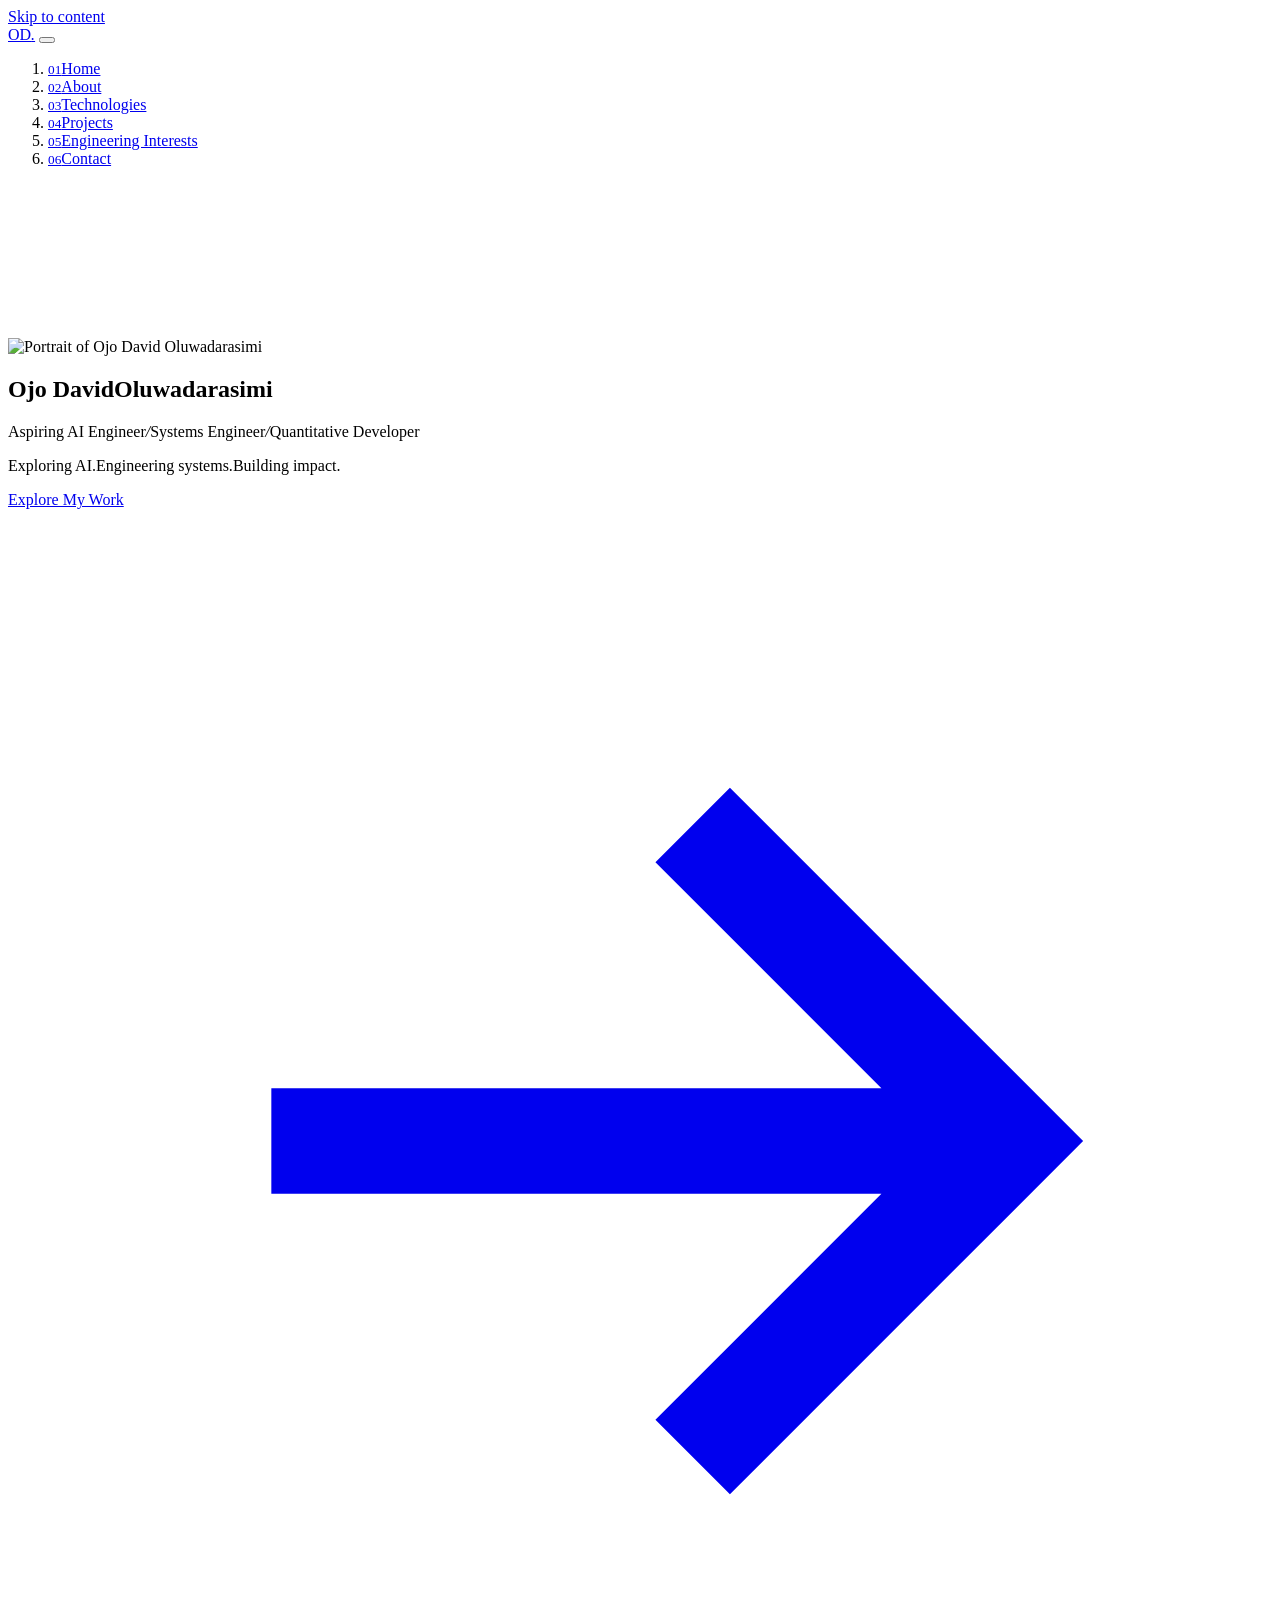
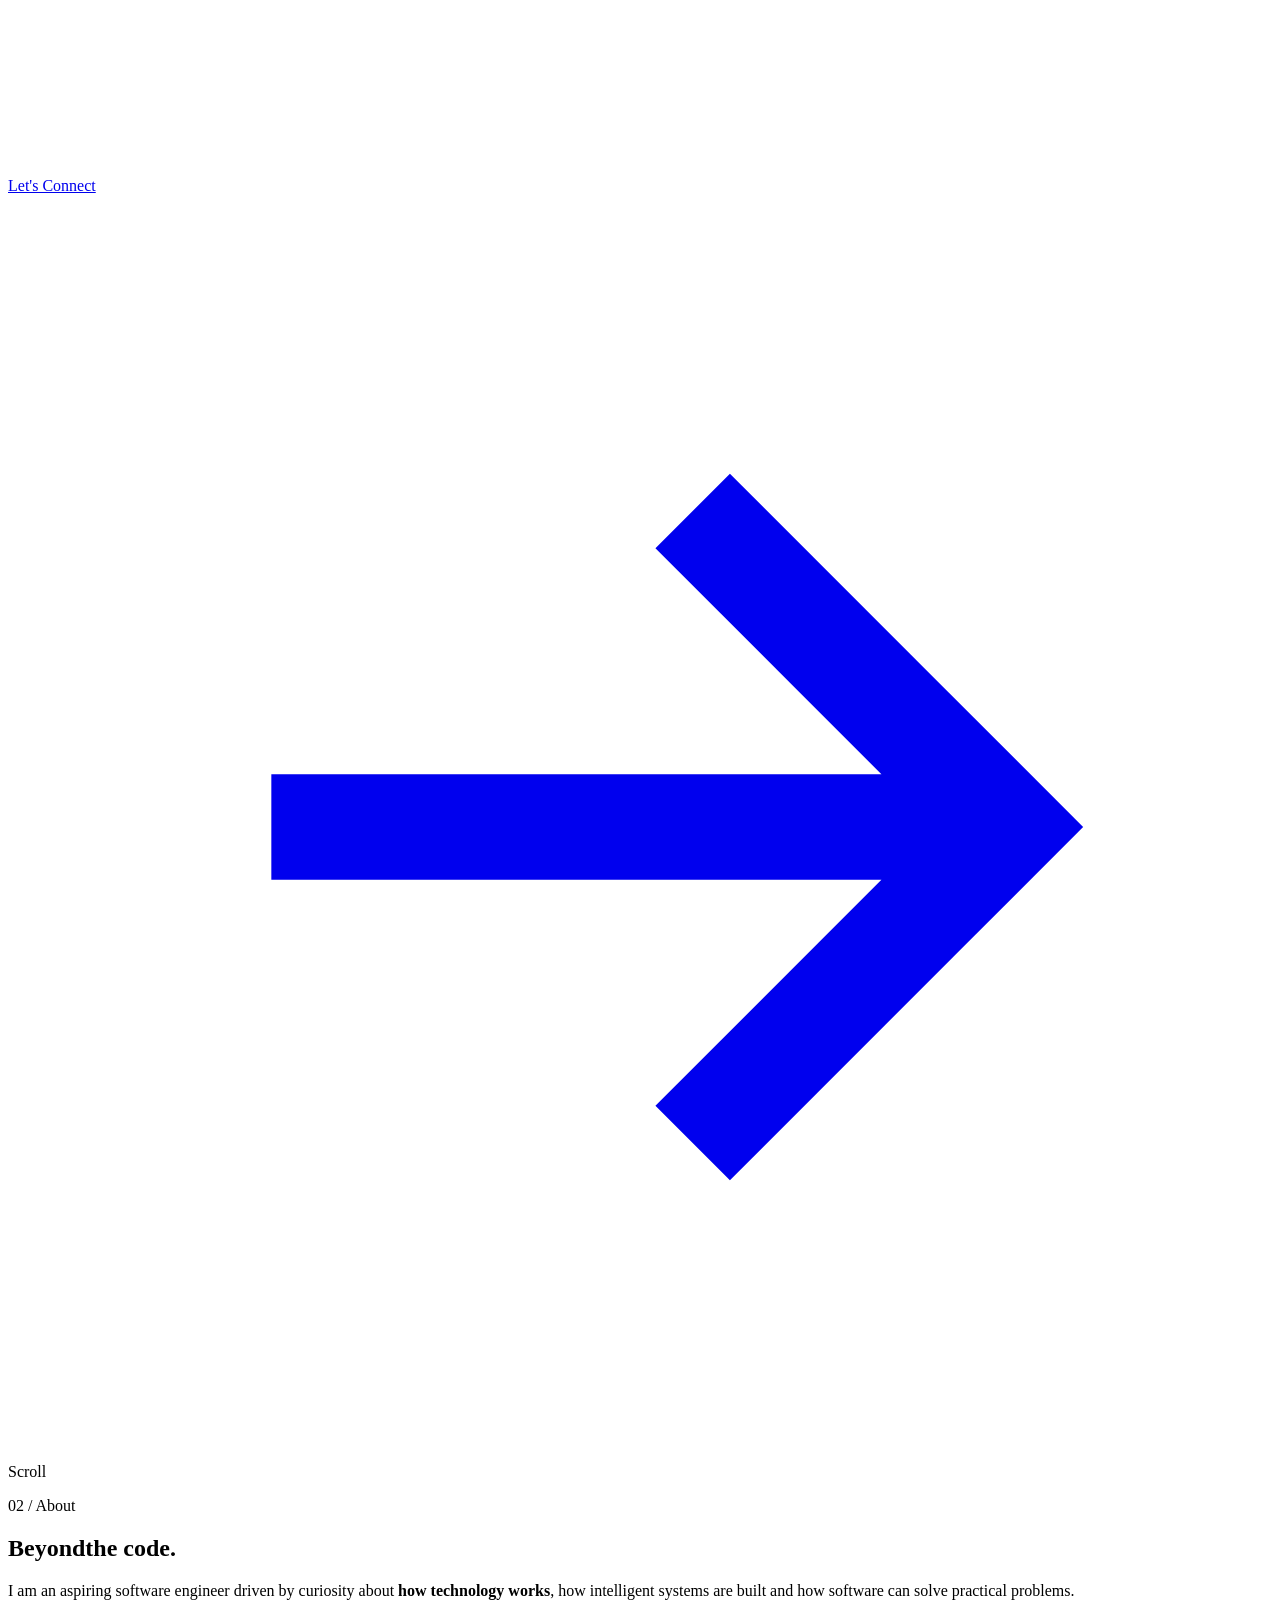
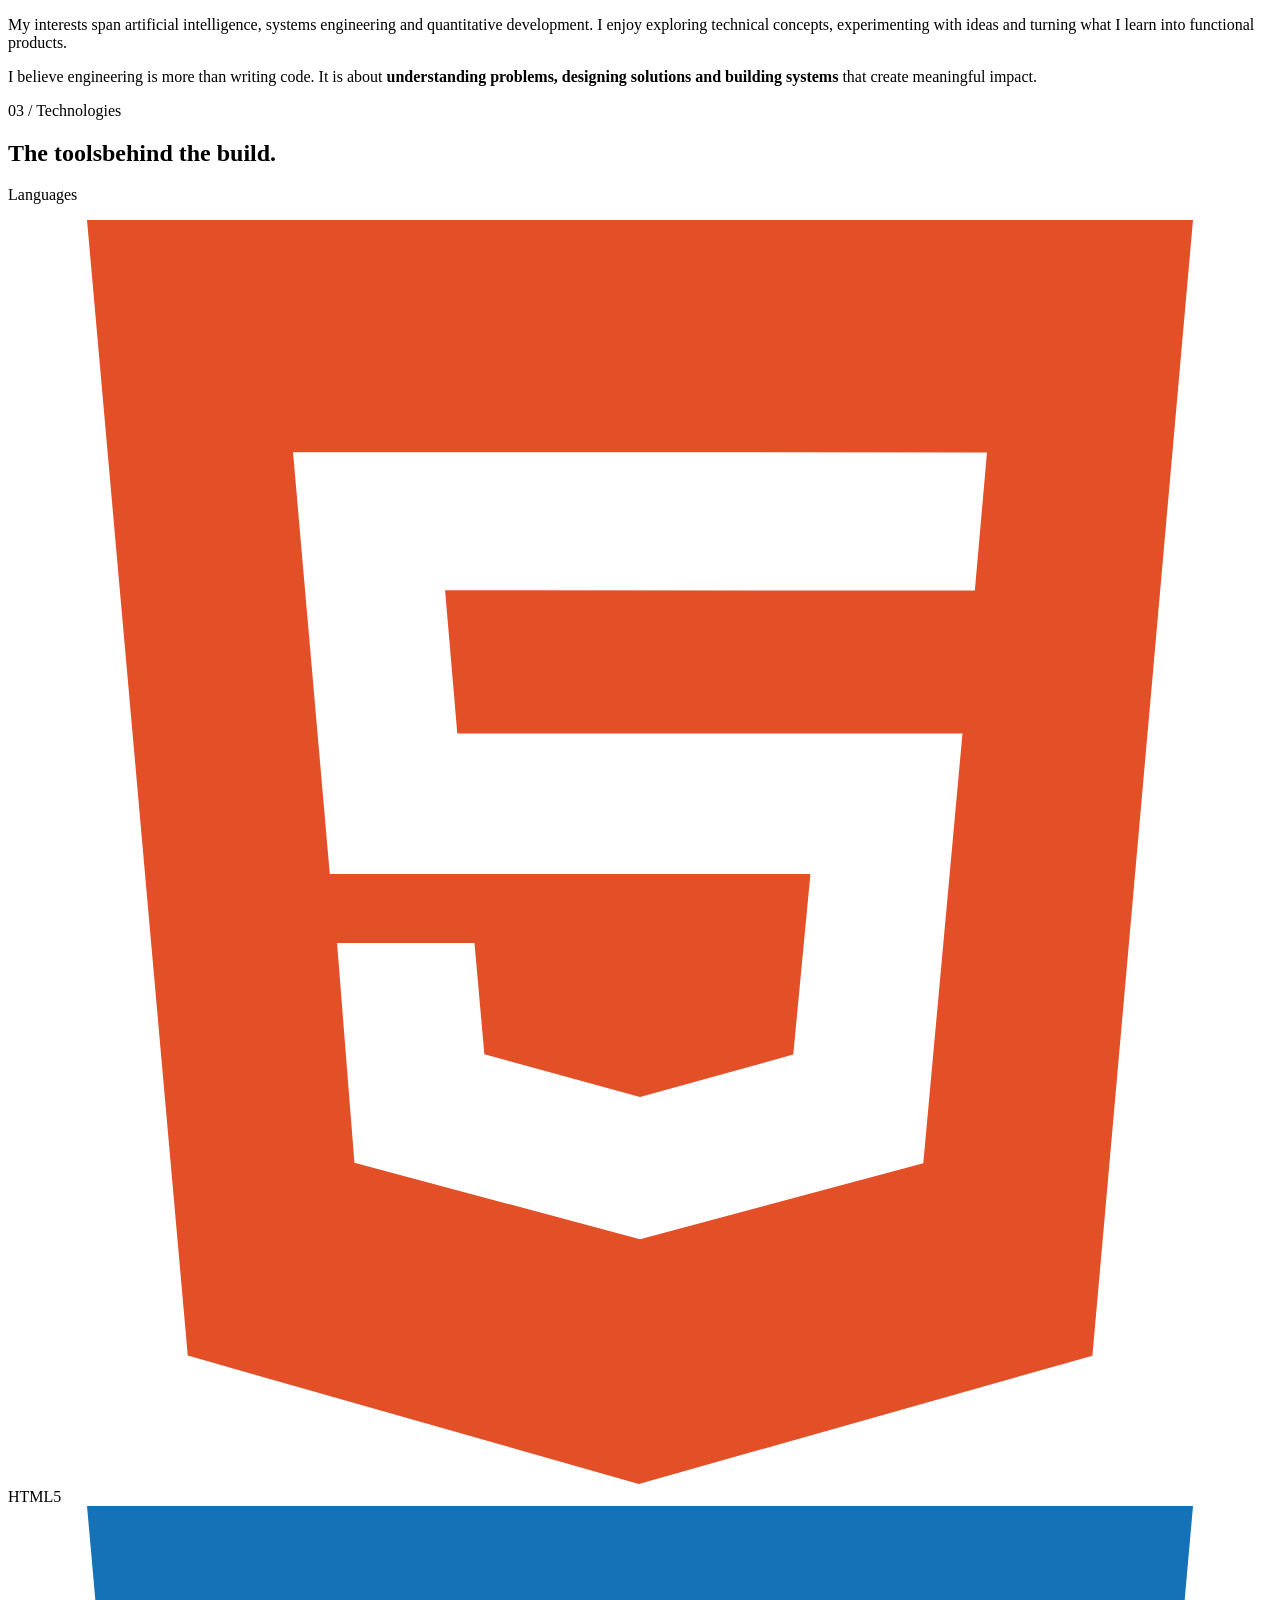
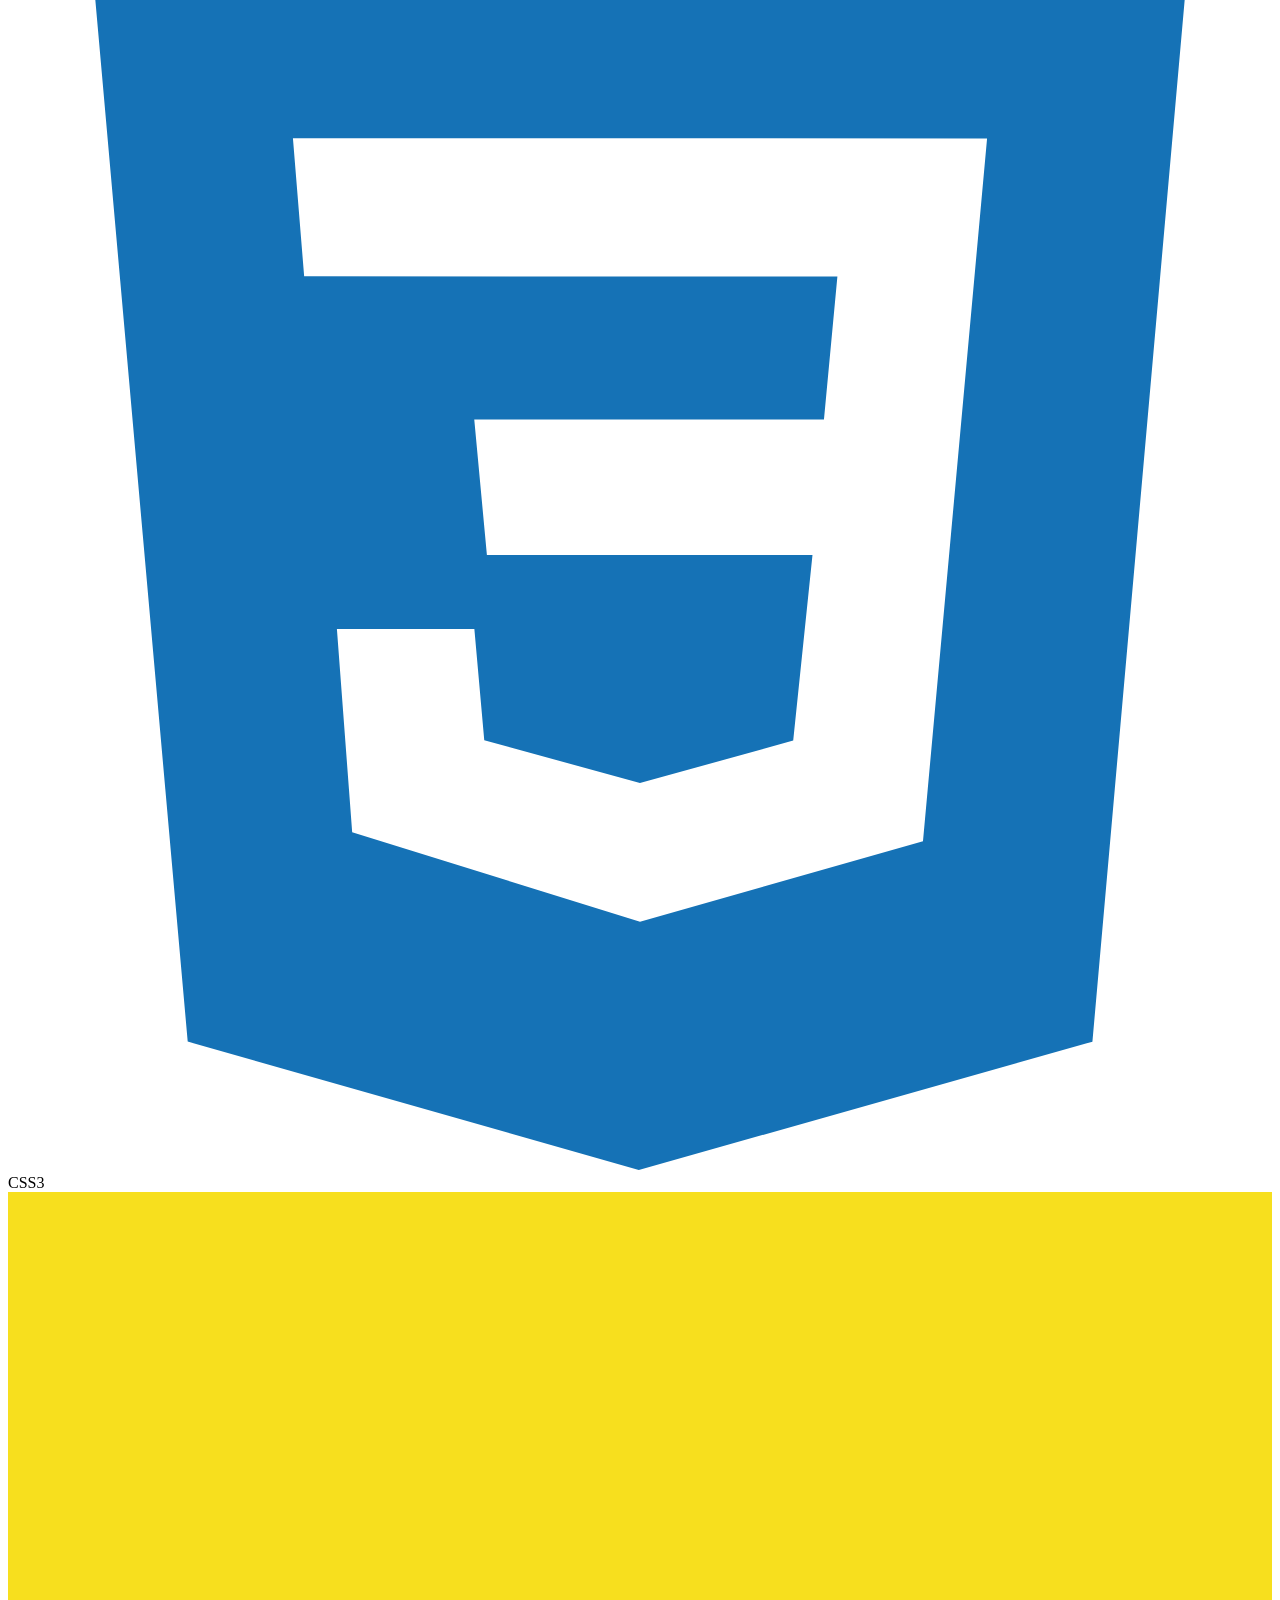
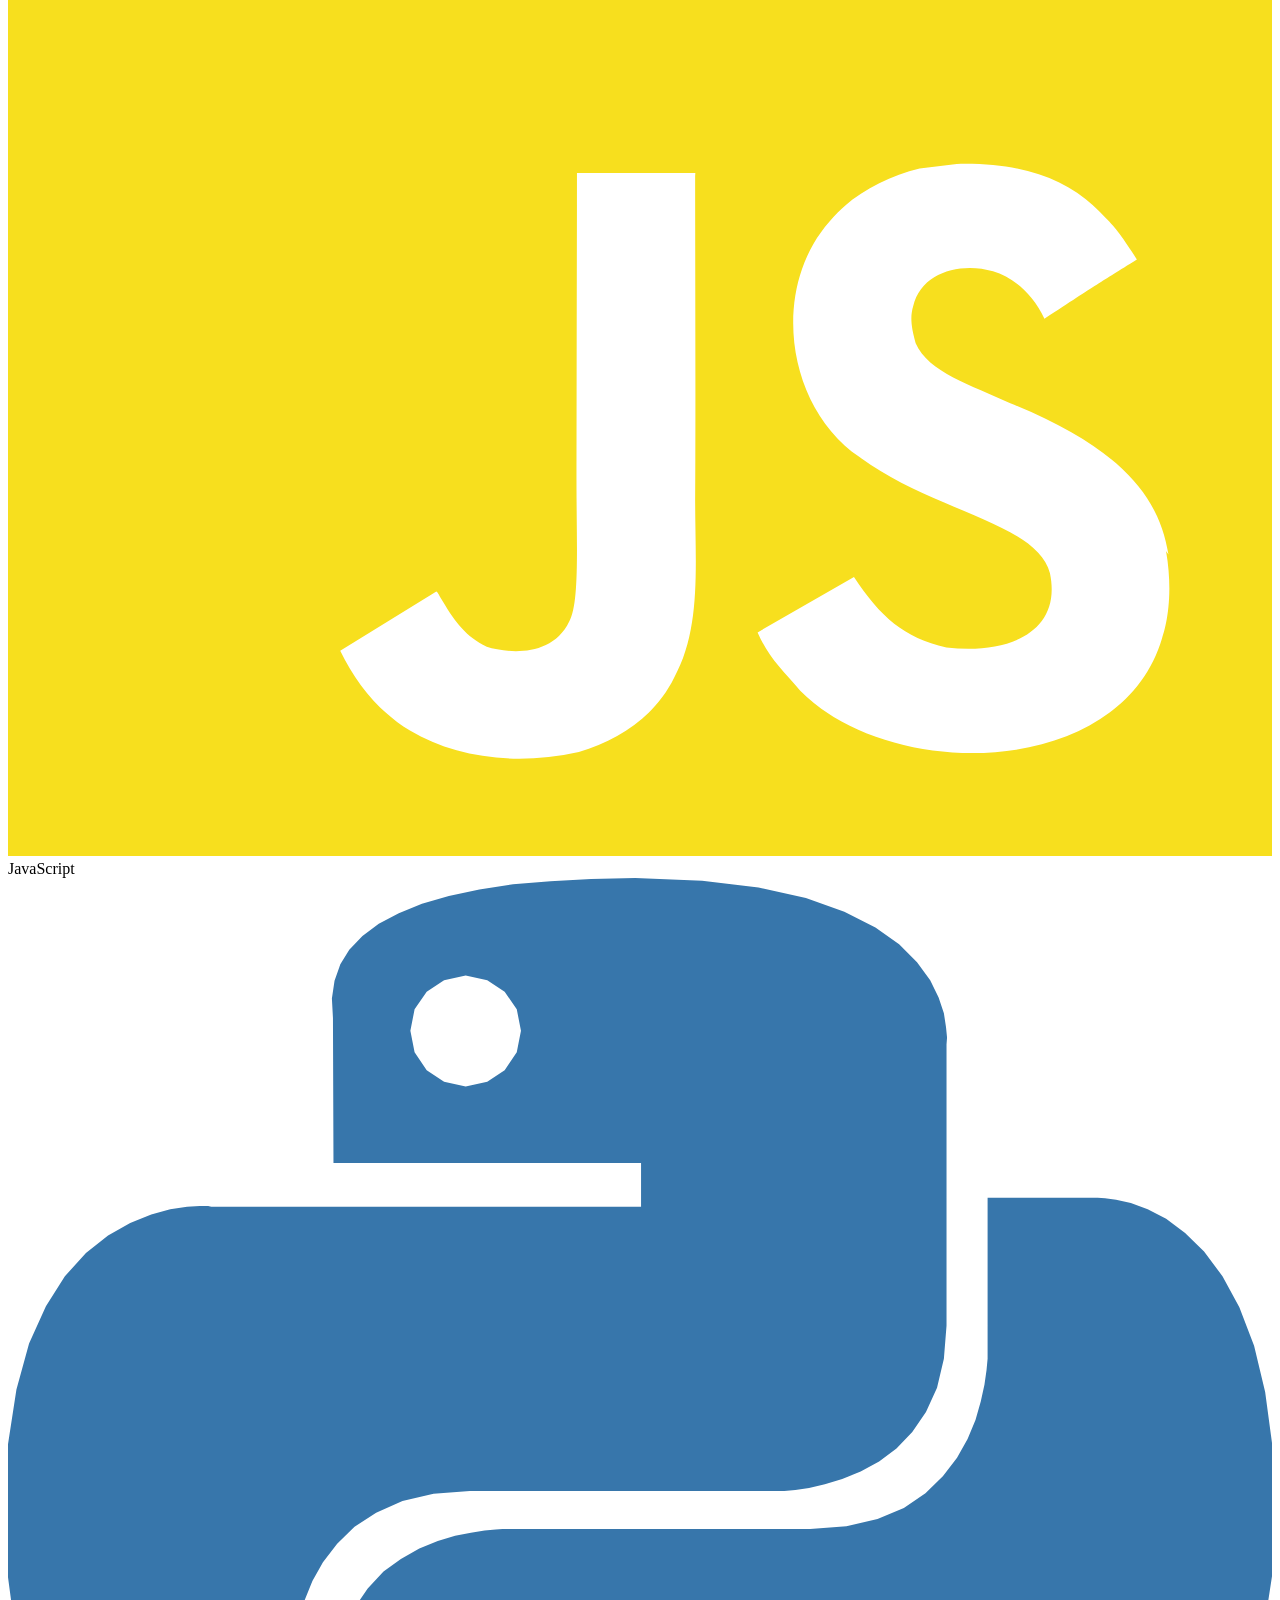
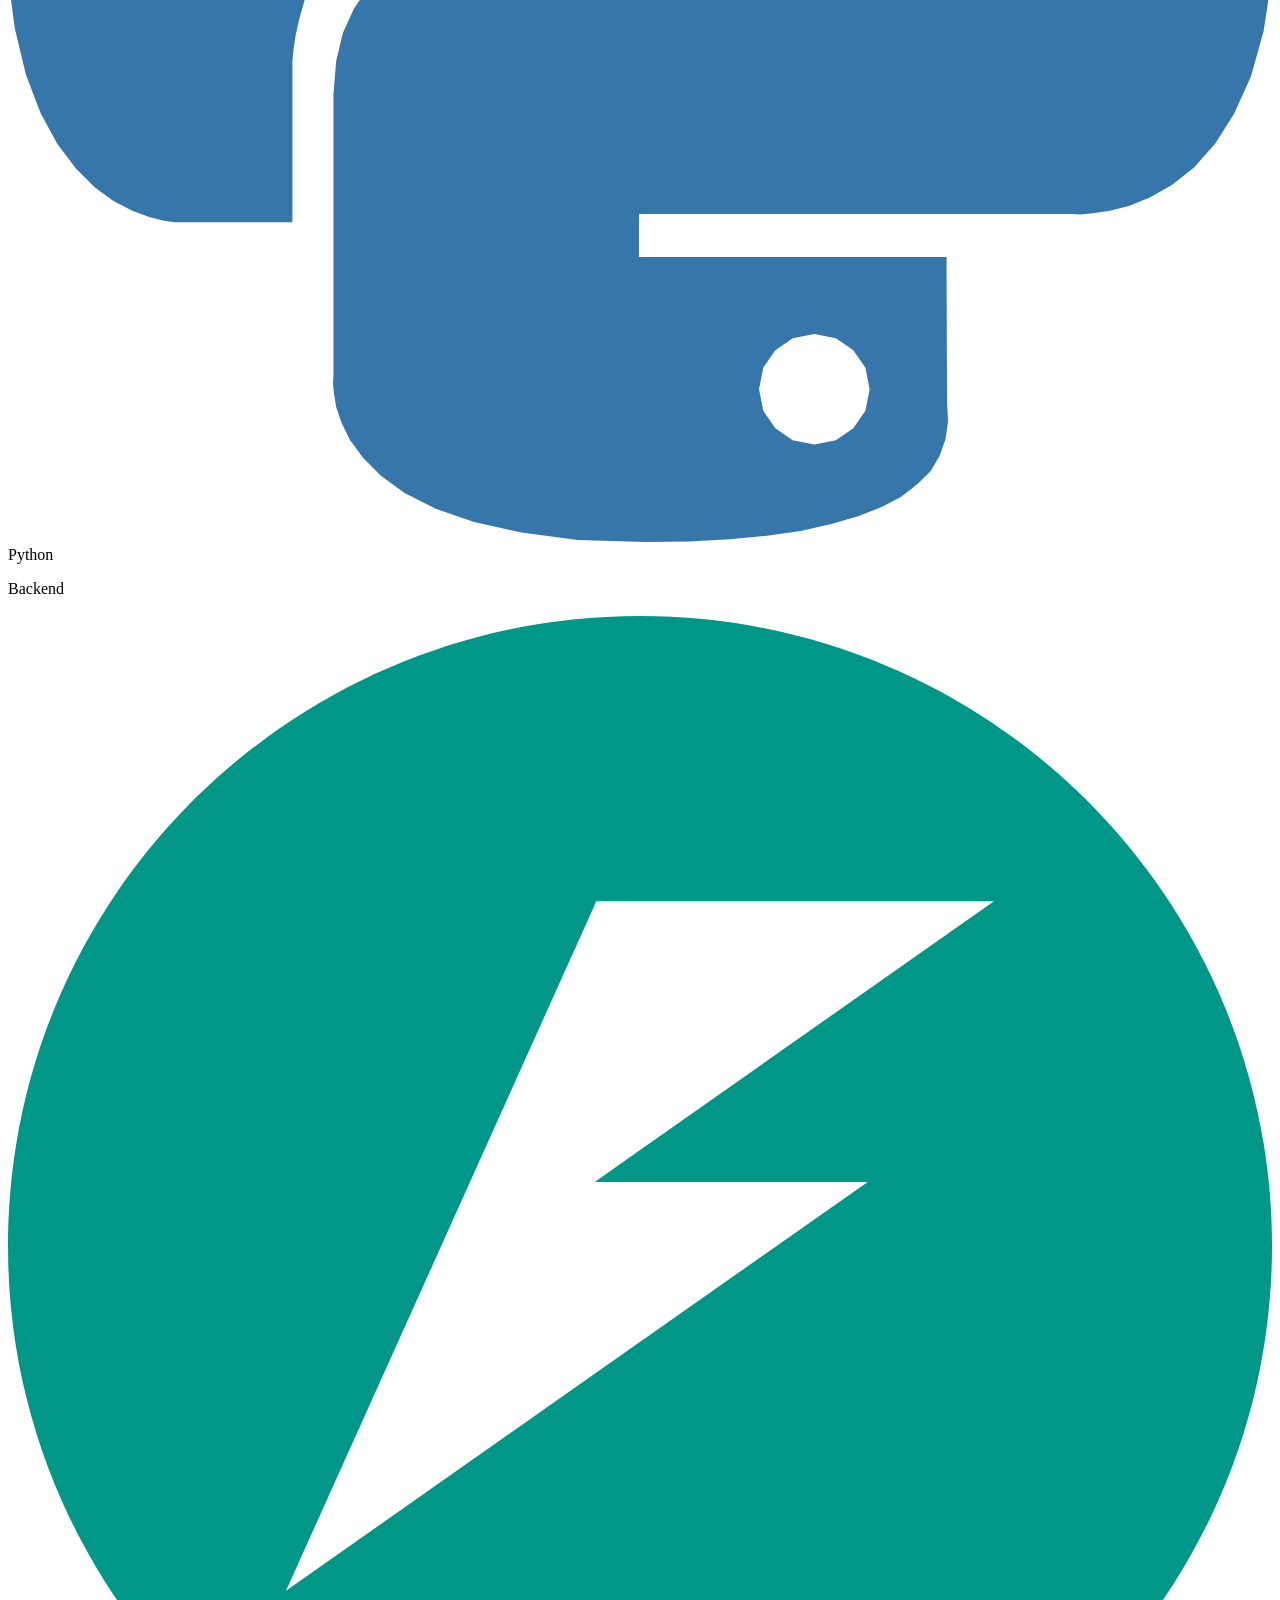
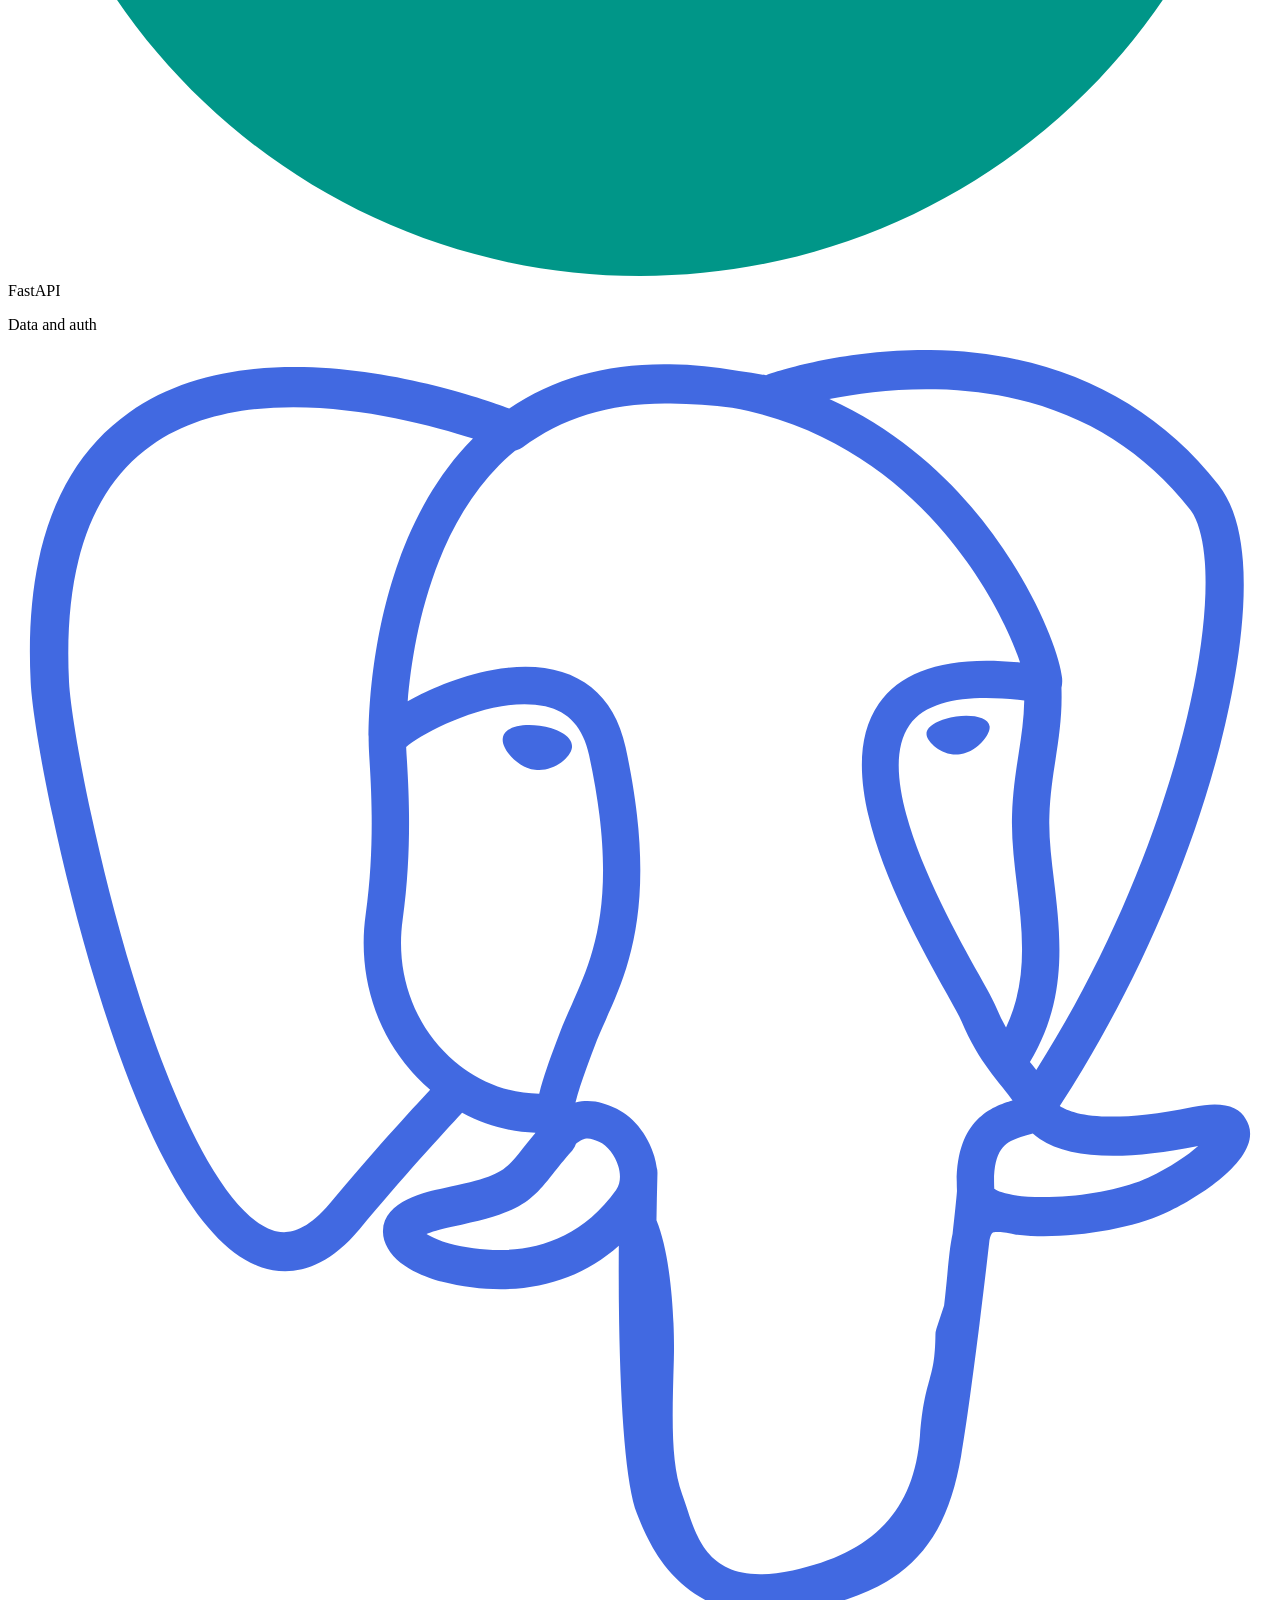
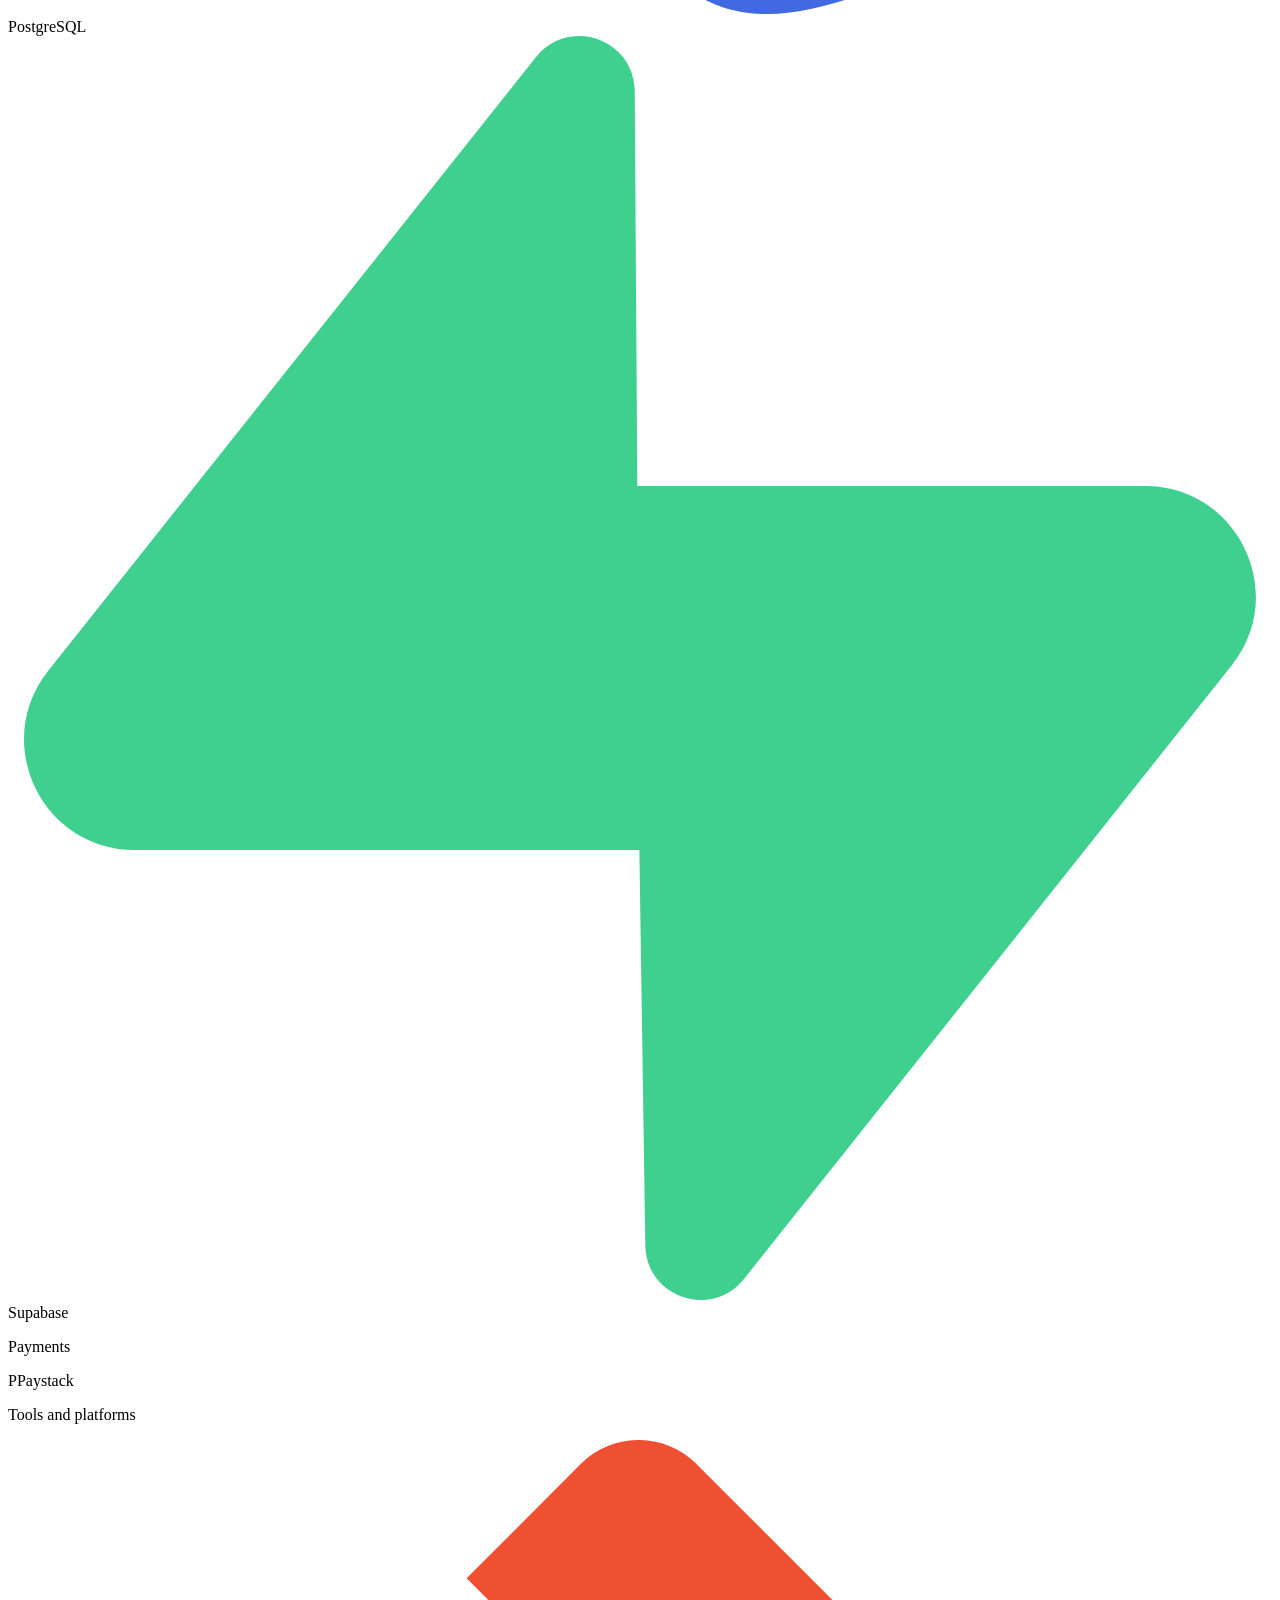
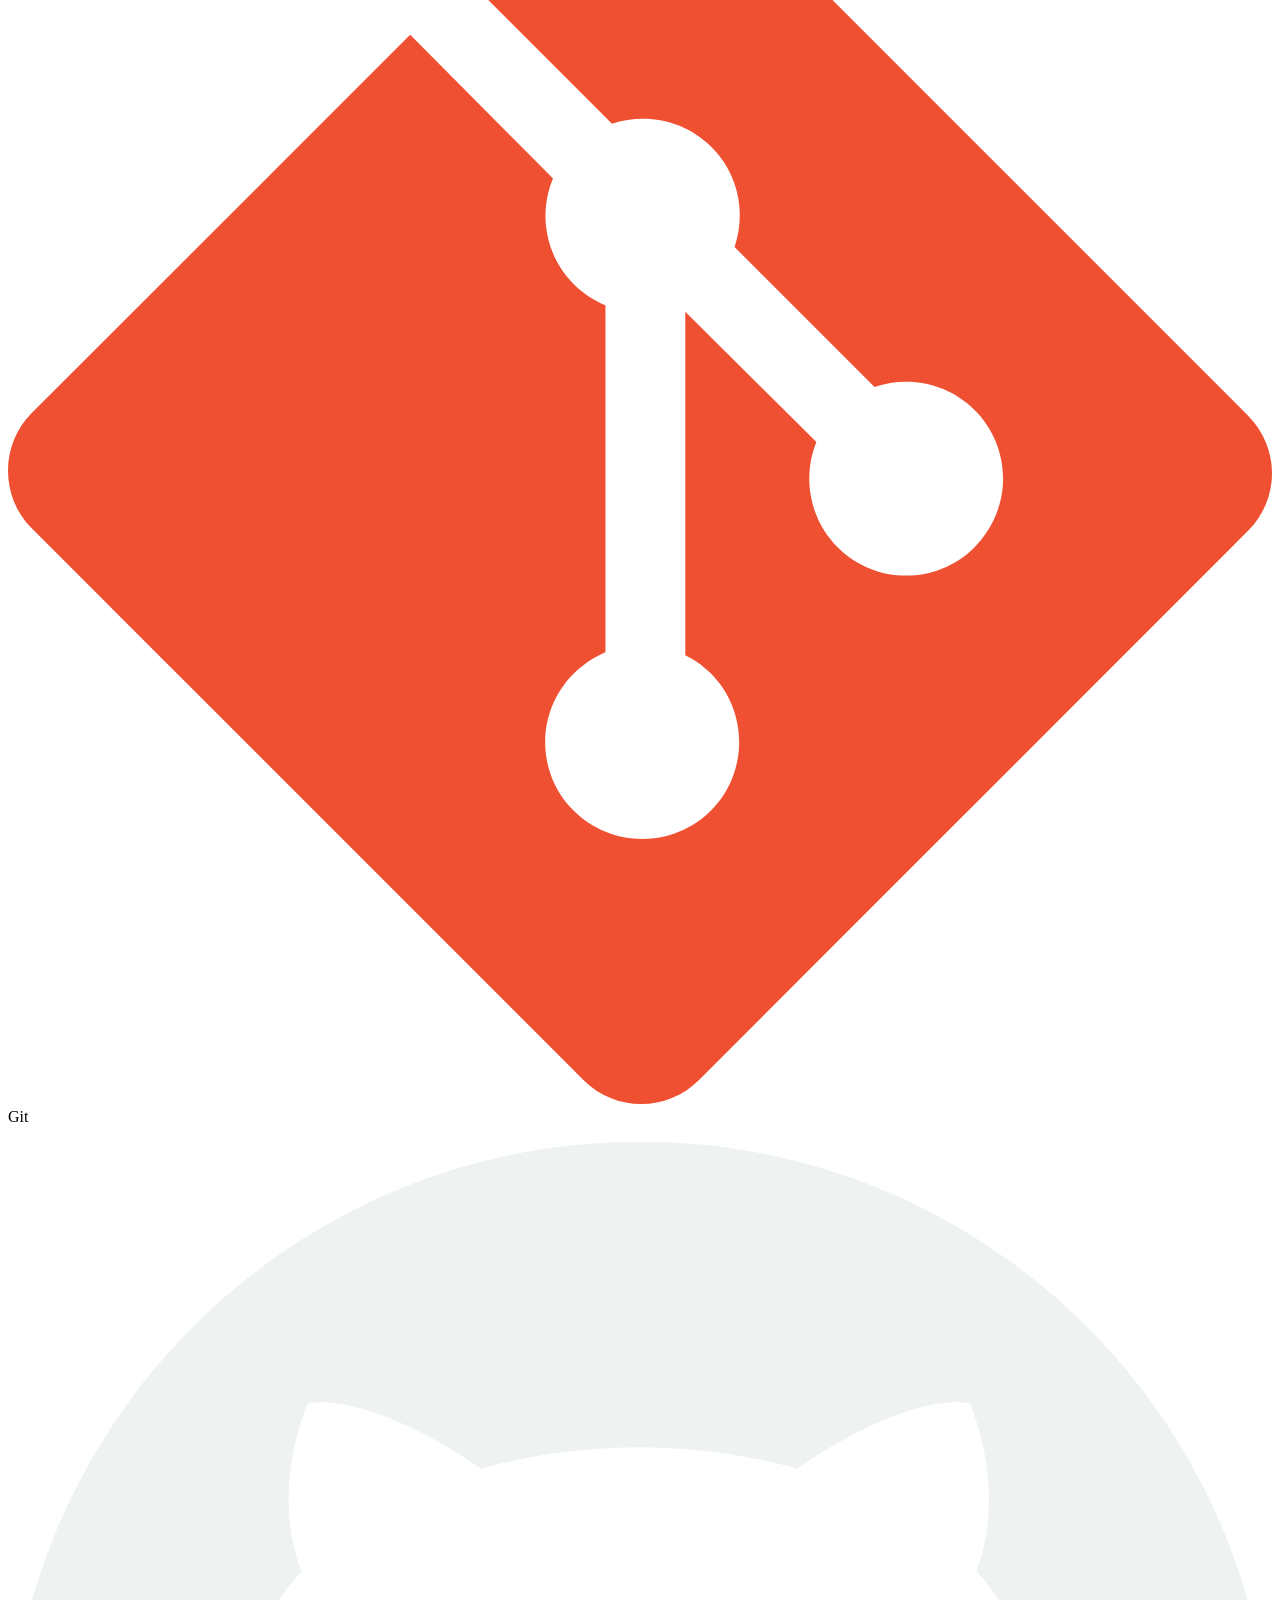
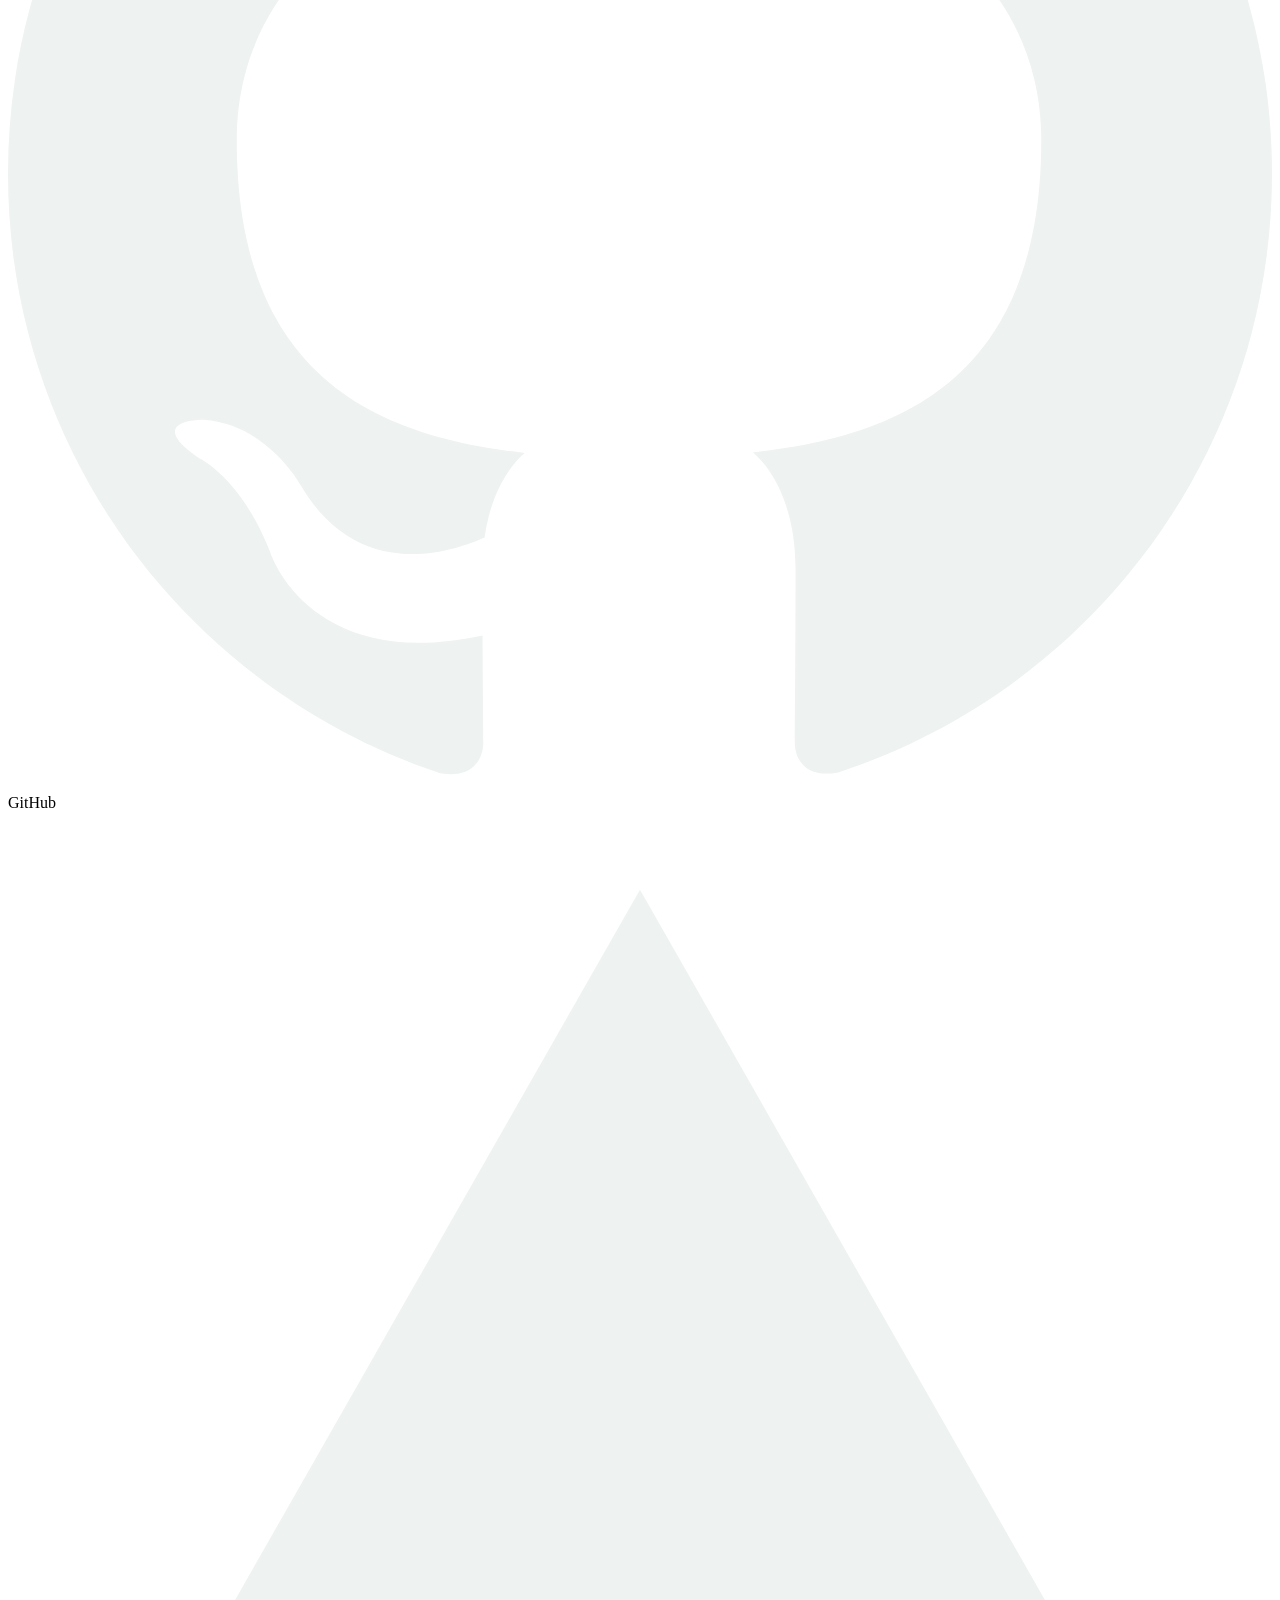
==== index.html @ 10711598 "Add files via upload" ====
<!doctype html>
<html lang="en">
<head>
<meta charset="utf-8">
<meta name="viewport" content="width=device-width, initial-scale=1, viewport-fit=cover">
<title>Ojo David Oluwadarasimi | Aspiring AI, Systems and Quantitative Engineer</title>
<meta name="description" content="Portfolio of Ojo David Oluwadarasimi, an aspiring AI engineer, systems engineer and quantitative developer. Exploring AI, engineering systems and building impact.">
<meta name="theme-color" content="#090B0D">
<link rel="canonical" href="https://ojodavidoluwadarasimi.netlify.app/">
<meta property="og:type" content="website">
<meta property="og:title" content="Ojo David Oluwadarasimi | Cinematic Engineering Portfolio">
<meta property="og:description" content="Exploring AI. Engineering systems. Building impact. Selected work: ScoreWise CBT Portal and Kicks &amp; Cuffs.">
<meta property="og:url" content="https://ojodavidoluwadarasimi.netlify.app/">
<meta property="og:image" content="https://ojodavidoluwadarasimi.netlify.app/assets/og.jpg">
<meta property="og:image:width" content="1200">
<meta property="og:image:height" content="630">
<meta name="twitter:card" content="summary_large_image">
<link rel="icon" href="assets/favicon.svg" type="image/svg+xml">
<link rel="preload" as="image" href="assets/portrait.webp" type="image/webp" imagesrcset="assets/portrait-sm.webp 600w, assets/portrait.webp 900w" imagesizes="(max-width:760px) 90vw, 55vw">
<link rel="preconnect" href="https://fonts.googleapis.com">
<link rel="preconnect" href="https://fonts.gstatic.com" crossorigin>
<link href="https://fonts.googleapis.com/css2?family=Archivo+Black&family=Sora:wght@300;400;500;600&family=Space+Mono:wght@400;700&display=swap" rel="stylesheet">
<script>document.documentElement.classList.add('js')</script>
<link rel="stylesheet" href="css/style.css">
</head>
<body>
<a class="sr" href="#main">Skip to content</a>

<header class="top">
  <a class="brand" href="#home" aria-label="Ojo David Oluwadarasimi, back to top">OD<i>.</i></a>
  <button class="burger" id="burger" type="button" aria-label="Open navigation" aria-expanded="false" aria-controls="menu"><span class="burger-in"><span></span><span></span></span></button>
</header>

<nav class="menu" id="menu" aria-label="Site navigation">
  <ol>
    <li><a href="#home"><small>01</small>Home</a></li>
    <li><a href="#about"><small>02</small>About</a></li>
    <li><a href="#technologies"><small>03</small>Technologies</a></li>
    <li><a href="#projects"><small>04</small>Projects</a></li>
    <li><a href="#interests"><small>05</small>Engineering Interests</a></li>
    <li><a href="#contact"><small>06</small>Contact</a></li>
  </ol>
</nav>

<main id="main">
<section class="hero" id="home" aria-label="Introduction" style="padding:0">
  <div class="env" aria-hidden="true"></div>
  <canvas id="field" aria-hidden="true"></canvas>
  <div class="portrait" aria-hidden="false">
    <div class="portrait-in" id="pin">
      <img src="assets/portrait.webp" srcset="assets/portrait-sm.webp 600w, assets/portrait.webp 900w" sizes="(max-width:760px) 112vw, 55vw" width="900" height="876" alt="Portrait of Ojo David Oluwadarasimi" fetchpriority="high" decoding="async">
    </div>
  </div>
  <div class="hero-copy">
    <h1 class="name" aria-label="Ojo David Oluwadarasimi"><span class="ln"><span>Ojo David</span></span><span class="ln"><span>Oluwadarasimi</span></span></h1>
    <p class="roles mono"><span>Aspiring AI Engineer</span><em aria-hidden="true">/</em><span>Systems Engineer</span><em aria-hidden="true">/</em><span>Quantitative Developer</span></p>
    <p class="tagline"><span>Exploring AI.</span><span>Engineering systems.</span><span>Building impact.</span></p>
    <div class="actions">
      <a class="btn p" href="#projects">Explore My Work <svg viewBox="0 0 24 24" fill="none" stroke="currentColor" stroke-width="2" aria-hidden="true"><path d="M5 12h14M13 6l6 6-6 6"/></svg></a>
      <a class="btn g" href="#contact">Let's Connect <svg viewBox="0 0 24 24" fill="none" stroke="currentColor" stroke-width="2" aria-hidden="true"><path d="M5 12h14M13 6l6 6-6 6"/></svg></a>
    </div>
  </div>
  <div class="cue mono" aria-hidden="true"><span>Scroll</span><i></i></div>
</section>

<section id="about">
  <div class="wrap">
    <div class="sec-head">
      <p class="mono rv">02 / About</p>
      <h2 data-split><span class="ln"><span>Beyond</span></span><span class="ln"><span>the code.</span></span></h2>
    </div>
    <div class="about-body">
      <p class="rv">I am an aspiring software engineer driven by curiosity about <strong>how technology works</strong>, how intelligent systems are built and how software can solve practical problems.</p>
      <p class="rv">My interests span artificial intelligence, systems engineering and quantitative development. I enjoy exploring technical concepts, experimenting with ideas and turning what I learn into functional products.</p>
      <p class="rv">I believe engineering is more than writing code. It is about <strong>understanding problems, designing solutions and building systems</strong> that create meaningful impact.</p>
    </div>
  </div>
</section>

<section id="technologies">
  <div class="wrap">
    <div class="sec-head">
      <p class="mono rv">03 / Technologies</p>
      <h2 data-split><span class="ln"><span>The tools</span></span><span class="ln"><span>behind the build.</span></span></h2>
    </div>
    <div class="stack">
      <div class="row" data-row><p class="mono">Languages</p><div class="badges"><span class="badge"><svg viewBox="0 0 24 24" aria-hidden="true" focusable="false" fill="#E34F26"><path d="M1.5 0h21l-1.91 21.563L11.977 24l-8.564-2.438L1.5 0zm7.031 9.75l-.232-2.718 10.059.003.23-2.622L5.412 4.41l.698 8.01h9.126l-.326 3.426-2.91.804-2.955-.81-.188-2.11H6.248l.33 4.171L12 19.351l5.379-1.443.744-8.157H8.531z"/></svg>HTML5</span><span class="badge"><svg viewBox="0 0 24 24" aria-hidden="true" focusable="false" fill="#1572B6"><path d="M1.5 0h21l-1.91 21.563L11.977 24l-8.565-2.438L1.5 0zm17.09 4.413L5.41 4.41l.213 2.622 10.125.002-.255 2.716h-6.64l.24 2.573h6.182l-.366 3.523-2.91.804-2.956-.81-.188-2.11h-2.61l.29 3.855L12 19.288l5.373-1.53L18.59 4.414z"/></svg>CSS3</span><span class="badge"><svg viewBox="0 0 24 24" aria-hidden="true" focusable="false" fill="#F7DF1E"><path d="M0 0h24v24H0V0zm22.034 18.276c-.175-1.095-.888-2.015-3.003-2.873-.736-.345-1.554-.585-1.797-1.14-.091-.33-.105-.51-.046-.705.15-.646.915-.84 1.515-.66.39.12.75.42.976.9 1.034-.676 1.034-.676 1.755-1.125-.27-.42-.404-.601-.586-.78-.63-.705-1.469-1.065-2.834-1.034l-.705.089c-.676.165-1.32.525-1.71 1.005-1.14 1.291-.811 3.541.569 4.471 1.365 1.02 3.361 1.244 3.616 2.205.24 1.17-.87 1.545-1.966 1.41-.811-.18-1.26-.586-1.755-1.336l-1.83 1.051c.21.48.45.689.81 1.109 1.74 1.756 6.09 1.666 6.871-1.004.029-.09.24-.705.074-1.65l.046.067zm-8.983-7.245h-2.248c0 1.938-.009 3.864-.009 5.805 0 1.232.063 2.363-.138 2.711-.33.689-1.18.601-1.566.48-.396-.196-.597-.466-.83-.855-.063-.105-.11-.196-.127-.196l-1.825 1.125c.305.63.75 1.172 1.324 1.517.855.51 2.004.675 3.207.405.783-.226 1.458-.691 1.811-1.411.51-.93.402-2.07.397-3.346.012-2.054 0-4.109 0-6.179l.004-.056z"/></svg>JavaScript</span><span class="badge"><svg viewBox="0 0 24 24" aria-hidden="true" focusable="false" fill="#3776AB"><path d="M14.25.18l.9.2.73.26.59.3.45.32.34.34.25.34.16.33.1.3.04.26.02.2-.01.13V8.5l-.05.63-.13.55-.21.46-.26.38-.3.31-.33.25-.35.19-.35.14-.33.1-.3.07-.26.04-.21.02H8.77l-.69.05-.59.14-.5.22-.41.27-.33.32-.27.35-.2.36-.15.37-.1.35-.07.32-.04.27-.02.21v3.06H3.17l-.21-.03-.28-.07-.32-.12-.35-.18-.36-.26-.36-.36-.35-.46-.32-.59-.28-.73-.21-.88-.14-1.05-.05-1.23.06-1.22.16-1.04.24-.87.32-.71.36-.57.4-.44.42-.33.42-.24.4-.16.36-.1.32-.05.24-.01h.16l.06.01h8.16v-.83H6.18l-.01-2.75-.02-.37.05-.34.11-.31.17-.28.25-.26.31-.23.38-.2.44-.18.51-.15.58-.12.64-.1.71-.06.77-.04.84-.02 1.27.05zm-6.3 1.98l-.23.33-.08.41.08.41.23.34.33.22.41.09.41-.09.33-.22.23-.34.08-.41-.08-.41-.23-.33-.33-.22-.41-.09-.41.09zm13.09 3.95l.28.06.32.12.35.18.36.27.36.35.35.47.32.59.28.73.21.88.14 1.04.05 1.23-.06 1.23-.16 1.04-.24.86-.32.71-.36.57-.4.45-.42.33-.42.24-.4.16-.36.09-.32.05-.24.02-.16-.01h-8.22v.82h5.84l.01 2.76.02.36-.05.34-.11.31-.17.29-.25.25-.31.24-.38.2-.44.17-.51.15-.58.13-.64.09-.71.07-.77.04-.84.01-1.27-.04-1.07-.14-.9-.2-.73-.25-.59-.3-.45-.33-.34-.34-.25-.34-.16-.33-.1-.3-.04-.25-.02-.2.01-.13v-5.34l.05-.64.13-.54.21-.46.26-.38.3-.32.33-.24.35-.2.35-.14.33-.1.3-.06.26-.04.21-.02.13-.01h5.84l.69-.05.59-.14.5-.21.41-.28.33-.32.27-.35.2-.36.15-.36.1-.35.07-.32.04-.28.02-.21V6.07h2.09l.14.01zm-6.47 14.25l-.23.33-.08.41.08.41.23.33.33.23.41.08.41-.08.33-.23.23-.33.08-.41-.08-.41-.23-.33-.33-.23-.41-.08-.41.08z"/></svg>Python</span></div></div>
      <div class="row" data-row><p class="mono">Backend</p><div class="badges"><span class="badge"><svg viewBox="0 0 24 24" aria-hidden="true" focusable="false" fill="#009688"><path d="M12 .0387C5.3729.0384.0003 5.3931 0 11.9988c-.001 6.6066 5.372 11.9628 12 11.9625 6.628.0003 12.001-5.3559 12-11.9625-.0003-6.6057-5.3729-11.9604-12-11.96m-.829 5.4153h7.55l-7.5805 5.3284h5.1828L5.279 18.5436q2.9466-6.5444 5.892-13.0896"/></svg>FastAPI</span></div></div>
      <div class="row" data-row><p class="mono">Data and auth</p><div class="badges"><span class="badge"><svg viewBox="0 0 24 24" aria-hidden="true" focusable="false" fill="#4169E1"><path d="M23.5594 14.7228a.5269.5269 0 0 0-.0563-.1191c-.139-.2632-.4768-.3418-1.0074-.2321-1.6533.3411-2.2935.1312-2.5256-.0191 1.342-2.0482 2.445-4.522 3.0411-6.8297.2714-1.0507.7982-3.5237.1222-4.7316a1.5641 1.5641 0 0 0-.1509-.235C21.6931.9086 19.8007.0248 17.5099.0005c-1.4947-.0158-2.7705.3461-3.1161.4794a9.449 9.449 0 0 0-.5159-.0816 8.044 8.044 0 0 0-1.3114-.1278c-1.1822-.0184-2.2038.2642-3.0498.8406-.8573-.3211-4.7888-1.645-7.2219.0788C.9359 2.1526.3086 3.8733.4302 6.3043c.0409.818.5069 3.334 1.2423 5.7436.4598 1.5065.9387 2.7019 1.4334 3.582.553.9942 1.1259 1.5933 1.7143 1.7895.4474.1491 1.1327.1441 1.8581-.7279.8012-.9635 1.5903-1.8258 1.9446-2.2069.4351.2355.9064.3625 1.39.3772a.0569.0569 0 0 0 .0004.0041 11.0312 11.0312 0 0 0-.2472.3054c-.3389.4302-.4094.5197-1.5002.7443-.3102.064-1.1344.2339-1.1464.8115-.0025.1224.0329.2309.0919.3268.2269.4231.9216.6097 1.015.6331 1.3345.3335 2.5044.092 3.3714-.6787-.017 2.231.0775 4.4174.3454 5.0874.2212.5529.7618 1.9045 2.4692 1.9043.2505 0 .5263-.0291.8296-.0941 1.7819-.3821 2.5557-1.1696 2.855-2.9059.1503-.8707.4016-2.8753.5388-4.1012.0169-.0703.0357-.1207.057-.1362.0007-.0005.0697-.0471.4272.0307a.3673.3673 0 0 0 .0443.0068l.2539.0223.0149.001c.8468.0384 1.9114-.1426 2.5312-.4308.6438-.2988 1.8057-1.0323 1.5951-1.6698zM2.371 11.8765c-.7435-2.4358-1.1779-4.8851-1.2123-5.5719-.1086-2.1714.4171-3.6829 1.5623-4.4927 1.8367-1.2986 4.8398-.5408 6.108-.13-.0032.0032-.0066.0061-.0098.0094-2.0238 2.044-1.9758 5.536-1.9708 5.7495-.0002.0823.0066.1989.0162.3593.0348.5873.0996 1.6804-.0735 2.9184-.1609 1.1504.1937 2.2764.9728 3.0892.0806.0841.1648.1631.2518.2374-.3468.3714-1.1004 1.1926-1.9025 2.1576-.5677.6825-.9597.5517-1.0886.5087-.3919-.1307-.813-.5871-1.2381-1.3223-.4796-.839-.9635-2.0317-1.4155-3.5126zm6.0072 5.0871c-.1711-.0428-.3271-.1132-.4322-.1772.0889-.0394.2374-.0902.4833-.1409 1.2833-.2641 1.4815-.4506 1.9143-1.0002.0992-.126.2116-.2687.3673-.4426a.3549.3549 0 0 0 .0737-.1298c.1708-.1513.2724-.1099.4369-.0417.156.0646.3078.26.3695.4752.0291.1016.0619.2945-.0452.4444-.9043 1.2658-2.2216 1.2494-3.1676 1.0128zm2.094-3.988-.0525.141c-.133.3566-.2567.6881-.3334 1.003-.6674-.0021-1.3168-.2872-1.8105-.8024-.6279-.6551-.9131-1.5664-.7825-2.5004.1828-1.3079.1153-2.4468.079-3.0586-.005-.0857-.0095-.1607-.0122-.2199.2957-.2621 1.6659-.9962 2.6429-.7724.4459.1022.7176.4057.8305.928.5846 2.7038.0774 3.8307-.3302 4.7363-.084.1866-.1633.3629-.2311.5454zm7.3637 4.5725c-.0169.1768-.0358.376-.0618.5959l-.146.4383a.3547.3547 0 0 0-.0182.1077c-.0059.4747-.054.6489-.115.8693-.0634.2292-.1353.4891-.1794 1.0575-.11 1.4143-.8782 2.2267-2.4172 2.5565-1.5155.3251-1.7843-.4968-2.0212-1.2217a6.5824 6.5824 0 0 0-.0769-.2266c-.2154-.5858-.1911-1.4119-.1574-2.5551.0165-.5612-.0249-1.9013-.3302-2.6462.0044-.2932.0106-.5909.019-.8918a.3529.3529 0 0 0-.0153-.1126 1.4927 1.4927 0 0 0-.0439-.208c-.1226-.4283-.4213-.7866-.7797-.9351-.1424-.059-.4038-.1672-.7178-.0869.067-.276.1831-.5875.309-.9249l.0529-.142c.0595-.16.134-.3257.213-.5012.4265-.9476 1.0106-2.2453.3766-5.1772-.2374-1.0981-1.0304-1.6343-2.2324-1.5098-.7207.0746-1.3799.3654-1.7088.5321a5.6716 5.6716 0 0 0-.1958.1041c.0918-1.1064.4386-3.1741 1.7357-4.4823a4.0306 4.0306 0 0 1 .3033-.276.3532.3532 0 0 0 .1447-.0644c.7524-.5706 1.6945-.8506 2.802-.8325.4091.0067.8017.0339 1.1742.081 1.939.3544 3.2439 1.4468 4.0359 2.3827.8143.9623 1.2552 1.9315 1.4312 2.4543-1.3232-.1346-2.2234.1268-2.6797.779-.9926 1.4189.543 4.1729 1.2811 5.4964.1353.2426.2522.4522.2889.5413.2403.5825.5515.9713.7787 1.2552.0696.087.1372.1714.1885.245-.4008.1155-1.1208.3825-1.0552 1.717-.0123.1563-.0423.4469-.0834.8148-.0461.2077-.0702.4603-.0994.7662zm.8905-1.6211c-.0405-.8316.2691-.9185.5967-1.0105a2.8566 2.8566 0 0 0 .135-.0406 1.202 1.202 0 0 0 .1342.103c.5703.3765 1.5823.4213 3.0068.1344-.2016.1769-.5189.3994-.9533.6011-.4098.1903-1.0957.333-1.7473.3636-.7197.0336-1.0859-.0807-1.1721-.151zm.5695-9.2712c-.0059.3508-.0542.6692-.1054 1.0017-.055.3576-.112.7274-.1264 1.1762-.0142.4368.0404.8909.0932 1.3301.1066.887.216 1.8003-.2075 2.7014a3.5272 3.5272 0 0 1-.1876-.3856c-.0527-.1276-.1669-.3326-.3251-.6162-.6156-1.1041-2.0574-3.6896-1.3193-4.7446.3795-.5427 1.3408-.5661 2.1781-.463zm.2284 7.0137a12.3762 12.3762 0 0 0-.0853-.1074l-.0355-.0444c.7262-1.1995.5842-2.3862.4578-3.4385-.0519-.4318-.1009-.8396-.0885-1.2226.0129-.4061.0666-.7543.1185-1.0911.0639-.415.1288-.8443.1109-1.3505.0134-.0531.0188-.1158.0118-.1902-.0457-.4855-.5999-1.938-1.7294-3.253-.6076-.7073-1.4896-1.4972-2.6889-2.0395.5251-.1066 1.2328-.2035 2.0244-.1859 2.0515.0456 3.6746.8135 4.8242 2.2824a.908.908 0 0 1 .0667.1002c.7231 1.3556-.2762 6.2751-2.9867 10.5405zm-8.8166-6.1162c-.025.1794-.3089.4225-.6211.4225a.5821.5821 0 0 1-.0809-.0056c-.1873-.026-.3765-.144-.5059-.3156-.0458-.0605-.1203-.178-.1055-.2844.0055-.0401.0261-.0985.0925-.1488.1182-.0894.3518-.1226.6096-.0867.3163.0441.6426.1938.6113.4186zm7.9305-.4114c.0111.0792-.049.201-.1531.3102-.0683.0717-.212.1961-.4079.2232a.5456.5456 0 0 1-.075.0052c-.2935 0-.5414-.2344-.5607-.3717-.024-.1765.2641-.3106.5611-.352.297-.0414.6111.0088.6356.1851z"/></svg>PostgreSQL</span><span class="badge"><svg viewBox="0 0 24 24" aria-hidden="true" focusable="false" fill="#3FCF8E"><path d="M11.9 1.036c-.015-.986-1.26-1.41-1.874-.637L.764 12.05C-.33 13.427.65 15.455 2.409 15.455h9.579l.113 7.51c.014.985 1.259 1.408 1.873.636l9.262-11.653c1.093-1.375.113-3.403-1.645-3.403h-9.642z"/></svg>Supabase</span></div></div>
      <div class="row" data-row><p class="mono">Payments</p><div class="badges"><span class="badge"><span class="pay" aria-hidden="true">P</span>Paystack</span></div></div>
      <div class="row" data-row><p class="mono">Tools and platforms</p><div class="badges"><span class="badge"><svg viewBox="0 0 24 24" aria-hidden="true" focusable="false" fill="#F05032"><path d="M23.546 10.93L13.067.452c-.604-.603-1.582-.603-2.188 0L8.708 2.627l2.76 2.76c.645-.215 1.379-.07 1.889.441.516.515.658 1.258.438 1.9l2.658 2.66c.645-.223 1.387-.078 1.9.435.721.72.721 1.884 0 2.604-.719.719-1.881.719-2.6 0-.539-.541-.674-1.337-.404-1.996L12.86 8.955v6.525c.176.086.342.203.488.348.713.721.713 1.883 0 2.6-.719.721-1.889.721-2.609 0-.719-.719-.719-1.879 0-2.598.182-.18.387-.316.605-.406V8.835c-.217-.091-.424-.222-.6-.401-.545-.545-.676-1.342-.396-2.009L7.636 3.7.45 10.881c-.6.605-.6 1.584 0 2.189l10.48 10.477c.604.604 1.582.604 2.186 0l10.43-10.43c.605-.603.605-1.582 0-2.187"/></svg>Git</span><span class="badge"><svg viewBox="0 0 24 24" aria-hidden="true" focusable="false" fill="#EEF2F0"><path d="M12 .297c-6.63 0-12 5.373-12 12 0 5.303 3.438 9.8 8.205 11.385.6.113.82-.258.82-.577 0-.285-.01-1.04-.015-2.04-3.338.724-4.042-1.61-4.042-1.61C4.422 18.07 3.633 17.7 3.633 17.7c-1.087-.744.084-.729.084-.729 1.205.084 1.838 1.236 1.838 1.236 1.07 1.835 2.809 1.305 3.495.998.108-.776.417-1.305.76-1.605-2.665-.3-5.466-1.332-5.466-5.93 0-1.31.465-2.38 1.235-3.22-.135-.303-.54-1.523.105-3.176 0 0 1.005-.322 3.3 1.23.96-.267 1.98-.399 3-.405 1.02.006 2.04.138 3 .405 2.28-1.552 3.285-1.23 3.285-1.23.645 1.653.24 2.873.12 3.176.765.84 1.23 1.91 1.23 3.22 0 4.61-2.805 5.625-5.475 5.92.42.36.81 1.096.81 2.22 0 1.606-.015 2.896-.015 3.286 0 .315.21.69.825.57C20.565 22.092 24 17.592 24 12.297c0-6.627-5.373-12-12-12"/></svg>GitHub</span><span class="badge"><svg viewBox="0 0 24 24" aria-hidden="true" focusable="false" fill="#EEF2F0"><path d="M24 22.525H0l12-21.05 12 21.05z"/></svg>Vercel</span></div></div>
      <div class="row" data-row><p class="mono">Currently learning</p><div class="badges"><span class="badge learn">C++</span><span class="badge learn">Data structures and algorithms</span><span class="badge learn">Machine learning fundamentals</span><span class="badge learn">Operating systems</span><span class="badge learn">Networks</span><span class="badge learn">System design</span></div></div>
    </div>
    <p class="note rv">Solid badges are tools used in the projects below. Dashed labels are areas I am actively studying.</p>
  </div>
</section>

<section id="projects">
  <div class="wrap">
    <div class="sec-head">
      <p class="mono rv">04 / Projects</p>
      <h2 data-split><span class="ln"><span>Selected work.</span></span><span class="ln"><span>Built to solve real problems.</span></span></h2>
    </div>

    <article class="proj" id="scorewise">
      <div class="vis rv" data-vis>
        <div class="plate"><span class="mono">Project 01 / Live</span><b>ScoreWise<br>CBT Portal</b></div>
      </div>
      <div class="p-body rv">
        <p class="mono p-no">Project 01</p>
        <h3>ScoreWise CBT Portal</h3>
        <p>A computer based testing platform designed to help students prepare for JAMB UTME and Post UTME examinations.</p>
        <ul class="facts">
          <li><span>Purpose</span><span>Realistic computer based practice for exam candidates.</span></li>
          <li><span>Features</span><span>Interactive examinations, subject categories, student authentication, performance tracking, examination review and an expanding question bank.</span></li>
        </ul>
        <p class="quote">“I enjoy building technology that makes learning more accessible, engaging and effective.”</p>
        <div class="badges"><span class="badge"><svg viewBox="0 0 24 24" aria-hidden="true" focusable="false" fill="#E34F26"><path d="M1.5 0h21l-1.91 21.563L11.977 24l-8.564-2.438L1.5 0zm7.031 9.75l-.232-2.718 10.059.003.23-2.622L5.412 4.41l.698 8.01h9.126l-.326 3.426-2.91.804-2.955-.81-.188-2.11H6.248l.33 4.171L12 19.351l5.379-1.443.744-8.157H8.531z"/></svg>HTML5</span><span class="badge"><svg viewBox="0 0 24 24" aria-hidden="true" focusable="false" fill="#1572B6"><path d="M1.5 0h21l-1.91 21.563L11.977 24l-8.565-2.438L1.5 0zm17.09 4.413L5.41 4.41l.213 2.622 10.125.002-.255 2.716h-6.64l.24 2.573h6.182l-.366 3.523-2.91.804-2.956-.81-.188-2.11h-2.61l.29 3.855L12 19.288l5.373-1.53L18.59 4.414z"/></svg>CSS3</span><span class="badge"><svg viewBox="0 0 24 24" aria-hidden="true" focusable="false" fill="#F7DF1E"><path d="M0 0h24v24H0V0zm22.034 18.276c-.175-1.095-.888-2.015-3.003-2.873-.736-.345-1.554-.585-1.797-1.14-.091-.33-.105-.51-.046-.705.15-.646.915-.84 1.515-.66.39.12.75.42.976.9 1.034-.676 1.034-.676 1.755-1.125-.27-.42-.404-.601-.586-.78-.63-.705-1.469-1.065-2.834-1.034l-.705.089c-.676.165-1.32.525-1.71 1.005-1.14 1.291-.811 3.541.569 4.471 1.365 1.02 3.361 1.244 3.616 2.205.24 1.17-.87 1.545-1.966 1.41-.811-.18-1.26-.586-1.755-1.336l-1.83 1.051c.21.48.45.689.81 1.109 1.74 1.756 6.09 1.666 6.871-1.004.029-.09.24-.705.074-1.65l.046.067zm-8.983-7.245h-2.248c0 1.938-.009 3.864-.009 5.805 0 1.232.063 2.363-.138 2.711-.33.689-1.18.601-1.566.48-.396-.196-.597-.466-.83-.855-.063-.105-.11-.196-.127-.196l-1.825 1.125c.305.63.75 1.172 1.324 1.517.855.51 2.004.675 3.207.405.783-.226 1.458-.691 1.811-1.411.51-.93.402-2.07.397-3.346.012-2.054 0-4.109 0-6.179l.004-.056z"/></svg>JavaScript</span><span class="badge"><svg viewBox="0 0 24 24" aria-hidden="true" focusable="false" fill="#3776AB"><path d="M14.25.18l.9.2.73.26.59.3.45.32.34.34.25.34.16.33.1.3.04.26.02.2-.01.13V8.5l-.05.63-.13.55-.21.46-.26.38-.3.31-.33.25-.35.19-.35.14-.33.1-.3.07-.26.04-.21.02H8.77l-.69.05-.59.14-.5.22-.41.27-.33.32-.27.35-.2.36-.15.37-.1.35-.07.32-.04.27-.02.21v3.06H3.17l-.21-.03-.28-.07-.32-.12-.35-.18-.36-.26-.36-.36-.35-.46-.32-.59-.28-.73-.21-.88-.14-1.05-.05-1.23.06-1.22.16-1.04.24-.87.32-.71.36-.57.4-.44.42-.33.42-.24.4-.16.36-.1.32-.05.24-.01h.16l.06.01h8.16v-.83H6.18l-.01-2.75-.02-.37.05-.34.11-.31.17-.28.25-.26.31-.23.38-.2.44-.18.51-.15.58-.12.64-.1.71-.06.77-.04.84-.02 1.27.05zm-6.3 1.98l-.23.33-.08.41.08.41.23.34.33.22.41.09.41-.09.33-.22.23-.34.08-.41-.08-.41-.23-.33-.33-.22-.41-.09-.41.09zm13.09 3.95l.28.06.32.12.35.18.36.27.36.35.35.47.32.59.28.73.21.88.14 1.04.05 1.23-.06 1.23-.16 1.04-.24.86-.32.71-.36.57-.4.45-.42.33-.42.24-.4.16-.36.09-.32.05-.24.02-.16-.01h-8.22v.82h5.84l.01 2.76.02.36-.05.34-.11.31-.17.29-.25.25-.31.24-.38.2-.44.17-.51.15-.58.13-.64.09-.71.07-.77.04-.84.01-1.27-.04-1.07-.14-.9-.2-.73-.25-.59-.3-.45-.33-.34-.34-.25-.34-.16-.33-.1-.3-.04-.25-.02-.2.01-.13v-5.34l.05-.64.13-.54.21-.46.26-.38.3-.32.33-.24.35-.2.35-.14.33-.1.3-.06.26-.04.21-.02.13-.01h5.84l.69-.05.59-.14.5-.21.41-.28.33-.32.27-.35.2-.36.15-.36.1-.35.07-.32.04-.28.02-.21V6.07h2.09l.14.01zm-6.47 14.25l-.23.33-.08.41.08.41.23.33.33.23.41.08.41-.08.33-.23.23-.33.08-.41-.08-.41-.23-.33-.33-.23-.41-.08-.41.08z"/></svg>Python</span><span class="badge"><svg viewBox="0 0 24 24" aria-hidden="true" focusable="false" fill="#009688"><path d="M12 .0387C5.3729.0384.0003 5.3931 0 11.9988c-.001 6.6066 5.372 11.9628 12 11.9625 6.628.0003 12.001-5.3559 12-11.9625-.0003-6.6057-5.3729-11.9604-12-11.96m-.829 5.4153h7.55l-7.5805 5.3284h5.1828L5.279 18.5436q2.9466-6.5444 5.892-13.0896"/></svg>FastAPI</span><span class="badge"><svg viewBox="0 0 24 24" aria-hidden="true" focusable="false" fill="#3FCF8E"><path d="M11.9 1.036c-.015-.986-1.26-1.41-1.874-.637L.764 12.05C-.33 13.427.65 15.455 2.409 15.455h9.579l.113 7.51c.014.985 1.259 1.408 1.873.636l9.262-11.653c1.093-1.375.113-3.403-1.645-3.403h-9.642z"/></svg>Supabase</span><span class="badge"><svg viewBox="0 0 24 24" aria-hidden="true" focusable="false" fill="#4169E1"><path d="M23.5594 14.7228a.5269.5269 0 0 0-.0563-.1191c-.139-.2632-.4768-.3418-1.0074-.2321-1.6533.3411-2.2935.1312-2.5256-.0191 1.342-2.0482 2.445-4.522 3.0411-6.8297.2714-1.0507.7982-3.5237.1222-4.7316a1.5641 1.5641 0 0 0-.1509-.235C21.6931.9086 19.8007.0248 17.5099.0005c-1.4947-.0158-2.7705.3461-3.1161.4794a9.449 9.449 0 0 0-.5159-.0816 8.044 8.044 0 0 0-1.3114-.1278c-1.1822-.0184-2.2038.2642-3.0498.8406-.8573-.3211-4.7888-1.645-7.2219.0788C.9359 2.1526.3086 3.8733.4302 6.3043c.0409.818.5069 3.334 1.2423 5.7436.4598 1.5065.9387 2.7019 1.4334 3.582.553.9942 1.1259 1.5933 1.7143 1.7895.4474.1491 1.1327.1441 1.8581-.7279.8012-.9635 1.5903-1.8258 1.9446-2.2069.4351.2355.9064.3625 1.39.3772a.0569.0569 0 0 0 .0004.0041 11.0312 11.0312 0 0 0-.2472.3054c-.3389.4302-.4094.5197-1.5002.7443-.3102.064-1.1344.2339-1.1464.8115-.0025.1224.0329.2309.0919.3268.2269.4231.9216.6097 1.015.6331 1.3345.3335 2.5044.092 3.3714-.6787-.017 2.231.0775 4.4174.3454 5.0874.2212.5529.7618 1.9045 2.4692 1.9043.2505 0 .5263-.0291.8296-.0941 1.7819-.3821 2.5557-1.1696 2.855-2.9059.1503-.8707.4016-2.8753.5388-4.1012.0169-.0703.0357-.1207.057-.1362.0007-.0005.0697-.0471.4272.0307a.3673.3673 0 0 0 .0443.0068l.2539.0223.0149.001c.8468.0384 1.9114-.1426 2.5312-.4308.6438-.2988 1.8057-1.0323 1.5951-1.6698zM2.371 11.8765c-.7435-2.4358-1.1779-4.8851-1.2123-5.5719-.1086-2.1714.4171-3.6829 1.5623-4.4927 1.8367-1.2986 4.8398-.5408 6.108-.13-.0032.0032-.0066.0061-.0098.0094-2.0238 2.044-1.9758 5.536-1.9708 5.7495-.0002.0823.0066.1989.0162.3593.0348.5873.0996 1.6804-.0735 2.9184-.1609 1.1504.1937 2.2764.9728 3.0892.0806.0841.1648.1631.2518.2374-.3468.3714-1.1004 1.1926-1.9025 2.1576-.5677.6825-.9597.5517-1.0886.5087-.3919-.1307-.813-.5871-1.2381-1.3223-.4796-.839-.9635-2.0317-1.4155-3.5126zm6.0072 5.0871c-.1711-.0428-.3271-.1132-.4322-.1772.0889-.0394.2374-.0902.4833-.1409 1.2833-.2641 1.4815-.4506 1.9143-1.0002.0992-.126.2116-.2687.3673-.4426a.3549.3549 0 0 0 .0737-.1298c.1708-.1513.2724-.1099.4369-.0417.156.0646.3078.26.3695.4752.0291.1016.0619.2945-.0452.4444-.9043 1.2658-2.2216 1.2494-3.1676 1.0128zm2.094-3.988-.0525.141c-.133.3566-.2567.6881-.3334 1.003-.6674-.0021-1.3168-.2872-1.8105-.8024-.6279-.6551-.9131-1.5664-.7825-2.5004.1828-1.3079.1153-2.4468.079-3.0586-.005-.0857-.0095-.1607-.0122-.2199.2957-.2621 1.6659-.9962 2.6429-.7724.4459.1022.7176.4057.8305.928.5846 2.7038.0774 3.8307-.3302 4.7363-.084.1866-.1633.3629-.2311.5454zm7.3637 4.5725c-.0169.1768-.0358.376-.0618.5959l-.146.4383a.3547.3547 0 0 0-.0182.1077c-.0059.4747-.054.6489-.115.8693-.0634.2292-.1353.4891-.1794 1.0575-.11 1.4143-.8782 2.2267-2.4172 2.5565-1.5155.3251-1.7843-.4968-2.0212-1.2217a6.5824 6.5824 0 0 0-.0769-.2266c-.2154-.5858-.1911-1.4119-.1574-2.5551.0165-.5612-.0249-1.9013-.3302-2.6462.0044-.2932.0106-.5909.019-.8918a.3529.3529 0 0 0-.0153-.1126 1.4927 1.4927 0 0 0-.0439-.208c-.1226-.4283-.4213-.7866-.7797-.9351-.1424-.059-.4038-.1672-.7178-.0869.067-.276.1831-.5875.309-.9249l.0529-.142c.0595-.16.134-.3257.213-.5012.4265-.9476 1.0106-2.2453.3766-5.1772-.2374-1.0981-1.0304-1.6343-2.2324-1.5098-.7207.0746-1.3799.3654-1.7088.5321a5.6716 5.6716 0 0 0-.1958.1041c.0918-1.1064.4386-3.1741 1.7357-4.4823a4.0306 4.0306 0 0 1 .3033-.276.3532.3532 0 0 0 .1447-.0644c.7524-.5706 1.6945-.8506 2.802-.8325.4091.0067.8017.0339 1.1742.081 1.939.3544 3.2439 1.4468 4.0359 2.3827.8143.9623 1.2552 1.9315 1.4312 2.4543-1.3232-.1346-2.2234.1268-2.6797.779-.9926 1.4189.543 4.1729 1.2811 5.4964.1353.2426.2522.4522.2889.5413.2403.5825.5515.9713.7787 1.2552.0696.087.1372.1714.1885.245-.4008.1155-1.1208.3825-1.0552 1.717-.0123.1563-.0423.4469-.0834.8148-.0461.2077-.0702.4603-.0994.7662zm.8905-1.6211c-.0405-.8316.2691-.9185.5967-1.0105a2.8566 2.8566 0 0 0 .135-.0406 1.202 1.202 0 0 0 .1342.103c.5703.3765 1.5823.4213 3.0068.1344-.2016.1769-.5189.3994-.9533.6011-.4098.1903-1.0957.333-1.7473.3636-.7197.0336-1.0859-.0807-1.1721-.151zm.5695-9.2712c-.0059.3508-.0542.6692-.1054 1.0017-.055.3576-.112.7274-.1264 1.1762-.0142.4368.0404.8909.0932 1.3301.1066.887.216 1.8003-.2075 2.7014a3.5272 3.5272 0 0 1-.1876-.3856c-.0527-.1276-.1669-.3326-.3251-.6162-.6156-1.1041-2.0574-3.6896-1.3193-4.7446.3795-.5427 1.3408-.5661 2.1781-.463zm.2284 7.0137a12.3762 12.3762 0 0 0-.0853-.1074l-.0355-.0444c.7262-1.1995.5842-2.3862.4578-3.4385-.0519-.4318-.1009-.8396-.0885-1.2226.0129-.4061.0666-.7543.1185-1.0911.0639-.415.1288-.8443.1109-1.3505.0134-.0531.0188-.1158.0118-.1902-.0457-.4855-.5999-1.938-1.7294-3.253-.6076-.7073-1.4896-1.4972-2.6889-2.0395.5251-.1066 1.2328-.2035 2.0244-.1859 2.0515.0456 3.6746.8135 4.8242 2.2824a.908.908 0 0 1 .0667.1002c.7231 1.3556-.2762 6.2751-2.9867 10.5405zm-8.8166-6.1162c-.025.1794-.3089.4225-.6211.4225a.5821.5821 0 0 1-.0809-.0056c-.1873-.026-.3765-.144-.5059-.3156-.0458-.0605-.1203-.178-.1055-.2844.0055-.0401.0261-.0985.0925-.1488.1182-.0894.3518-.1226.6096-.0867.3163.0441.6426.1938.6113.4186zm7.9305-.4114c.0111.0792-.049.201-.1531.3102-.0683.0717-.212.1961-.4079.2232a.5456.5456 0 0 1-.075.0052c-.2935 0-.5414-.2344-.5607-.3717-.024-.1765.2641-.3106.5611-.352.297-.0414.6111.0088.6356.1851z"/></svg>PostgreSQL</span><span class="badge"><svg viewBox="0 0 24 24" aria-hidden="true" focusable="false" fill="#EEF2F0"><path d="M24 22.525H0l12-21.05 12 21.05z"/></svg>Vercel</span></div>
        <div class="links">
          <a class="btn p" href="https://scorewise-cbt-portal.vercel.app/" target="_blank" rel="noopener noreferrer">Live Preview <svg viewBox="0 0 24 24" fill="none" stroke="currentColor" stroke-width="2" aria-hidden="true"><path d="M7 17 17 7M8 7h9v9"/></svg></a>
          <a class="btn g" href="https://github.com/ojodavidoluwadarasimi/scorewise-cbt-portal" target="_blank" rel="noopener noreferrer">Source Code <svg viewBox="0 0 24 24" fill="none" stroke="currentColor" stroke-width="2" aria-hidden="true"><path d="M7 17 17 7M8 7h9v9"/></svg></a>
        </div>
      </div>
    </article>

    <article class="proj" id="kicks">
      <div class="vis rv" data-vis>
        <div class="plate"><span class="mono">Project 02 / Live</span><b>Kicks &amp;<br>Cuffs</b></div>
      </div>
      <div class="p-body rv">
        <p class="mono p-no">Project 02</p>
        <h3>Kicks &amp; Cuffs</h3>
        <p>An e-commerce platform focused on footwear, built as a real online store for small sellers.</p>
        <ul class="facts">
          <li><span>Purpose</span><span>Turn a small seller's business idea into a working shop.</span></li>
          <li><span>Features</span><span>Product discovery, size based inventory, cart, checkout, online payments with Paystack, order tracking and an owner dashboard.</span></li>
        </ul>
        <p class="quote">“I enjoy transforming business ideas into functional digital experiences that solve practical problems.”</p>
        <div class="badges"><span class="badge"><svg viewBox="0 0 24 24" aria-hidden="true" focusable="false" fill="#E34F26"><path d="M1.5 0h21l-1.91 21.563L11.977 24l-8.564-2.438L1.5 0zm7.031 9.75l-.232-2.718 10.059.003.23-2.622L5.412 4.41l.698 8.01h9.126l-.326 3.426-2.91.804-2.955-.81-.188-2.11H6.248l.33 4.171L12 19.351l5.379-1.443.744-8.157H8.531z"/></svg>HTML5</span><span class="badge"><svg viewBox="0 0 24 24" aria-hidden="true" focusable="false" fill="#1572B6"><path d="M1.5 0h21l-1.91 21.563L11.977 24l-8.565-2.438L1.5 0zm17.09 4.413L5.41 4.41l.213 2.622 10.125.002-.255 2.716h-6.64l.24 2.573h6.182l-.366 3.523-2.91.804-2.956-.81-.188-2.11h-2.61l.29 3.855L12 19.288l5.373-1.53L18.59 4.414z"/></svg>CSS3</span><span class="badge"><svg viewBox="0 0 24 24" aria-hidden="true" focusable="false" fill="#F7DF1E"><path d="M0 0h24v24H0V0zm22.034 18.276c-.175-1.095-.888-2.015-3.003-2.873-.736-.345-1.554-.585-1.797-1.14-.091-.33-.105-.51-.046-.705.15-.646.915-.84 1.515-.66.39.12.75.42.976.9 1.034-.676 1.034-.676 1.755-1.125-.27-.42-.404-.601-.586-.78-.63-.705-1.469-1.065-2.834-1.034l-.705.089c-.676.165-1.32.525-1.71 1.005-1.14 1.291-.811 3.541.569 4.471 1.365 1.02 3.361 1.244 3.616 2.205.24 1.17-.87 1.545-1.966 1.41-.811-.18-1.26-.586-1.755-1.336l-1.83 1.051c.21.48.45.689.81 1.109 1.74 1.756 6.09 1.666 6.871-1.004.029-.09.24-.705.074-1.65l.046.067zm-8.983-7.245h-2.248c0 1.938-.009 3.864-.009 5.805 0 1.232.063 2.363-.138 2.711-.33.689-1.18.601-1.566.48-.396-.196-.597-.466-.83-.855-.063-.105-.11-.196-.127-.196l-1.825 1.125c.305.63.75 1.172 1.324 1.517.855.51 2.004.675 3.207.405.783-.226 1.458-.691 1.811-1.411.51-.93.402-2.07.397-3.346.012-2.054 0-4.109 0-6.179l.004-.056z"/></svg>JavaScript</span><span class="badge"><svg viewBox="0 0 24 24" aria-hidden="true" focusable="false" fill="#4169E1"><path d="M23.5594 14.7228a.5269.5269 0 0 0-.0563-.1191c-.139-.2632-.4768-.3418-1.0074-.2321-1.6533.3411-2.2935.1312-2.5256-.0191 1.342-2.0482 2.445-4.522 3.0411-6.8297.2714-1.0507.7982-3.5237.1222-4.7316a1.5641 1.5641 0 0 0-.1509-.235C21.6931.9086 19.8007.0248 17.5099.0005c-1.4947-.0158-2.7705.3461-3.1161.4794a9.449 9.449 0 0 0-.5159-.0816 8.044 8.044 0 0 0-1.3114-.1278c-1.1822-.0184-2.2038.2642-3.0498.8406-.8573-.3211-4.7888-1.645-7.2219.0788C.9359 2.1526.3086 3.8733.4302 6.3043c.0409.818.5069 3.334 1.2423 5.7436.4598 1.5065.9387 2.7019 1.4334 3.582.553.9942 1.1259 1.5933 1.7143 1.7895.4474.1491 1.1327.1441 1.8581-.7279.8012-.9635 1.5903-1.8258 1.9446-2.2069.4351.2355.9064.3625 1.39.3772a.0569.0569 0 0 0 .0004.0041 11.0312 11.0312 0 0 0-.2472.3054c-.3389.4302-.4094.5197-1.5002.7443-.3102.064-1.1344.2339-1.1464.8115-.0025.1224.0329.2309.0919.3268.2269.4231.9216.6097 1.015.6331 1.3345.3335 2.5044.092 3.3714-.6787-.017 2.231.0775 4.4174.3454 5.0874.2212.5529.7618 1.9045 2.4692 1.9043.2505 0 .5263-.0291.8296-.0941 1.7819-.3821 2.5557-1.1696 2.855-2.9059.1503-.8707.4016-2.8753.5388-4.1012.0169-.0703.0357-.1207.057-.1362.0007-.0005.0697-.0471.4272.0307a.3673.3673 0 0 0 .0443.0068l.2539.0223.0149.001c.8468.0384 1.9114-.1426 2.5312-.4308.6438-.2988 1.8057-1.0323 1.5951-1.6698zM2.371 11.8765c-.7435-2.4358-1.1779-4.8851-1.2123-5.5719-.1086-2.1714.4171-3.6829 1.5623-4.4927 1.8367-1.2986 4.8398-.5408 6.108-.13-.0032.0032-.0066.0061-.0098.0094-2.0238 2.044-1.9758 5.536-1.9708 5.7495-.0002.0823.0066.1989.0162.3593.0348.5873.0996 1.6804-.0735 2.9184-.1609 1.1504.1937 2.2764.9728 3.0892.0806.0841.1648.1631.2518.2374-.3468.3714-1.1004 1.1926-1.9025 2.1576-.5677.6825-.9597.5517-1.0886.5087-.3919-.1307-.813-.5871-1.2381-1.3223-.4796-.839-.9635-2.0317-1.4155-3.5126zm6.0072 5.0871c-.1711-.0428-.3271-.1132-.4322-.1772.0889-.0394.2374-.0902.4833-.1409 1.2833-.2641 1.4815-.4506 1.9143-1.0002.0992-.126.2116-.2687.3673-.4426a.3549.3549 0 0 0 .0737-.1298c.1708-.1513.2724-.1099.4369-.0417.156.0646.3078.26.3695.4752.0291.1016.0619.2945-.0452.4444-.9043 1.2658-2.2216 1.2494-3.1676 1.0128zm2.094-3.988-.0525.141c-.133.3566-.2567.6881-.3334 1.003-.6674-.0021-1.3168-.2872-1.8105-.8024-.6279-.6551-.9131-1.5664-.7825-2.5004.1828-1.3079.1153-2.4468.079-3.0586-.005-.0857-.0095-.1607-.0122-.2199.2957-.2621 1.6659-.9962 2.6429-.7724.4459.1022.7176.4057.8305.928.5846 2.7038.0774 3.8307-.3302 4.7363-.084.1866-.1633.3629-.2311.5454zm7.3637 4.5725c-.0169.1768-.0358.376-.0618.5959l-.146.4383a.3547.3547 0 0 0-.0182.1077c-.0059.4747-.054.6489-.115.8693-.0634.2292-.1353.4891-.1794 1.0575-.11 1.4143-.8782 2.2267-2.4172 2.5565-1.5155.3251-1.7843-.4968-2.0212-1.2217a6.5824 6.5824 0 0 0-.0769-.2266c-.2154-.5858-.1911-1.4119-.1574-2.5551.0165-.5612-.0249-1.9013-.3302-2.6462.0044-.2932.0106-.5909.019-.8918a.3529.3529 0 0 0-.0153-.1126 1.4927 1.4927 0 0 0-.0439-.208c-.1226-.4283-.4213-.7866-.7797-.9351-.1424-.059-.4038-.1672-.7178-.0869.067-.276.1831-.5875.309-.9249l.0529-.142c.0595-.16.134-.3257.213-.5012.4265-.9476 1.0106-2.2453.3766-5.1772-.2374-1.0981-1.0304-1.6343-2.2324-1.5098-.7207.0746-1.3799.3654-1.7088.5321a5.6716 5.6716 0 0 0-.1958.1041c.0918-1.1064.4386-3.1741 1.7357-4.4823a4.0306 4.0306 0 0 1 .3033-.276.3532.3532 0 0 0 .1447-.0644c.7524-.5706 1.6945-.8506 2.802-.8325.4091.0067.8017.0339 1.1742.081 1.939.3544 3.2439 1.4468 4.0359 2.3827.8143.9623 1.2552 1.9315 1.4312 2.4543-1.3232-.1346-2.2234.1268-2.6797.779-.9926 1.4189.543 4.1729 1.2811 5.4964.1353.2426.2522.4522.2889.5413.2403.5825.5515.9713.7787 1.2552.0696.087.1372.1714.1885.245-.4008.1155-1.1208.3825-1.0552 1.717-.0123.1563-.0423.4469-.0834.8148-.0461.2077-.0702.4603-.0994.7662zm.8905-1.6211c-.0405-.8316.2691-.9185.5967-1.0105a2.8566 2.8566 0 0 0 .135-.0406 1.202 1.202 0 0 0 .1342.103c.5703.3765 1.5823.4213 3.0068.1344-.2016.1769-.5189.3994-.9533.6011-.4098.1903-1.0957.333-1.7473.3636-.7197.0336-1.0859-.0807-1.1721-.151zm.5695-9.2712c-.0059.3508-.0542.6692-.1054 1.0017-.055.3576-.112.7274-.1264 1.1762-.0142.4368.0404.8909.0932 1.3301.1066.887.216 1.8003-.2075 2.7014a3.5272 3.5272 0 0 1-.1876-.3856c-.0527-.1276-.1669-.3326-.3251-.6162-.6156-1.1041-2.0574-3.6896-1.3193-4.7446.3795-.5427 1.3408-.5661 2.1781-.463zm.2284 7.0137a12.3762 12.3762 0 0 0-.0853-.1074l-.0355-.0444c.7262-1.1995.5842-2.3862.4578-3.4385-.0519-.4318-.1009-.8396-.0885-1.2226.0129-.4061.0666-.7543.1185-1.0911.0639-.415.1288-.8443.1109-1.3505.0134-.0531.0188-.1158.0118-.1902-.0457-.4855-.5999-1.938-1.7294-3.253-.6076-.7073-1.4896-1.4972-2.6889-2.0395.5251-.1066 1.2328-.2035 2.0244-.1859 2.0515.0456 3.6746.8135 4.8242 2.2824a.908.908 0 0 1 .0667.1002c.7231 1.3556-.2762 6.2751-2.9867 10.5405zm-8.8166-6.1162c-.025.1794-.3089.4225-.6211.4225a.5821.5821 0 0 1-.0809-.0056c-.1873-.026-.3765-.144-.5059-.3156-.0458-.0605-.1203-.178-.1055-.2844.0055-.0401.0261-.0985.0925-.1488.1182-.0894.3518-.1226.6096-.0867.3163.0441.6426.1938.6113.4186zm7.9305-.4114c.0111.0792-.049.201-.1531.3102-.0683.0717-.212.1961-.4079.2232a.5456.5456 0 0 1-.075.0052c-.2935 0-.5414-.2344-.5607-.3717-.024-.1765.2641-.3106.5611-.352.297-.0414.6111.0088.6356.1851z"/></svg>PostgreSQL</span><span class="badge"><svg viewBox="0 0 24 24" aria-hidden="true" focusable="false" fill="#3FCF8E"><path d="M11.9 1.036c-.015-.986-1.26-1.41-1.874-.637L.764 12.05C-.33 13.427.65 15.455 2.409 15.455h9.579l.113 7.51c.014.985 1.259 1.408 1.873.636l9.262-11.653c1.093-1.375.113-3.403-1.645-3.403h-9.642z"/></svg>Supabase</span><span class="badge"><span class="pay" aria-hidden="true">P</span>Paystack</span><span class="badge"><svg viewBox="0 0 24 24" aria-hidden="true" focusable="false" fill="#EEF2F0"><path d="M24 22.525H0l12-21.05 12 21.05z"/></svg>Vercel</span></div>
        <div class="links">
          <a class="btn p" href="https://kicks-and-cuffs.vercel.app/" target="_blank" rel="noopener noreferrer">Live Preview <svg viewBox="0 0 24 24" fill="none" stroke="currentColor" stroke-width="2" aria-hidden="true"><path d="M7 17 17 7M8 7h9v9"/></svg></a>
          <a class="btn g" href="https://github.com/ojodavidoluwadarasimi/kicks-and-cuffs" target="_blank" rel="noopener noreferrer">Source Code <svg viewBox="0 0 24 24" fill="none" stroke="currentColor" stroke-width="2" aria-hidden="true"><path d="M7 17 17 7M8 7h9v9"/></svg></a>
        </div>
      </div>
    </article>
  </div>
</section>

<section id="interests">
  <div class="wrap">
    <div class="sec-head">
      <p class="mono rv">05 / Engineering Interests</p>
      <h2 data-split><span class="ln"><span>The problems</span></span><span class="ln"><span>I want to understand.</span></span></h2>
    </div>
    <div class="int">
      <div class="int-row rv"><div class="int-no">01</div><div><h3>Artificial Intelligence</h3><p>Exploring intelligent systems, machine learning, data driven applications and the engineering behind AI powered products.</p></div></div>
      <div class="int-row rv"><div class="int-no">02</div><div><h3>Systems Engineering</h3><p>Exploring operating systems, networking, concurrency, distributed systems, performance, reliability and scalable software architecture.</p></div></div>
      <div class="int-row rv"><div class="int-no">03</div><div><h3>Quantitative Development</h3><p>Exploring algorithms, mathematics, C++, financial computing, optimization and high performance systems.</p></div></div>
    </div>
    <p class="note rv">These are interests and learning directions I am actively working on, not finished specializations.</p>
  </div>
</section>

<section id="contact">
  <div class="wrap">
    <div class="contact-grid">
      <div>
        <p class="mono acc rv" style="margin-bottom:18px">06 / Contact</p>
        <h2 data-split><span class="ln"><span>Have an idea?</span></span><span class="ln"><span>Let's build something</span></span><span class="ln"><span>meaningful.</span></span></h2>
        <p class="lead rv">Open to conversations about software projects, engineering collaborations, technical opportunities and interesting ideas.</p>
      </div>
      <div class="rv">
        <div class="icons" role="list">
          <a class="ic" href="https://wa.me/2348168001035" target="_blank" rel="noopener noreferrer" aria-label="WhatsApp" title="WhatsApp"><svg viewBox="0 0 24 24" aria-hidden="true" focusable="false"><path fill-rule="evenodd" d="M17.472 14.382c-.297-.149-1.758-.867-2.03-.967-.273-.099-.471-.148-.67.15-.197.297-.767.966-.94 1.164-.173.199-.347.223-.644.075-.297-.15-1.255-.463-2.39-1.475-.883-.788-1.48-1.761-1.653-2.059-.173-.297-.018-.458.13-.606.134-.133.298-.347.446-.52.149-.174.198-.298.298-.497.099-.198.05-.371-.025-.52-.075-.149-.669-1.612-.916-2.207-.242-.579-.487-.5-.669-.51-.173-.008-.371-.01-.57-.01-.198 0-.52.074-.792.372-.272.297-1.04 1.016-1.04 2.479 0 1.462 1.065 2.875 1.213 3.074.149.198 2.096 3.2 5.077 4.487.709.306 1.262.489 1.694.625.712.227 1.36.195 1.871.118.571-.085 1.758-.719 2.006-1.413.248-.694.248-1.289.173-1.413-.074-.124-.272-.198-.57-.347m-5.421 7.403h-.004a9.87 9.87 0 01-5.031-1.378l-.361-.214-3.741.982.998-3.648-.235-.374a9.86 9.86 0 01-1.51-5.26c.001-5.45 4.436-9.884 9.888-9.884 2.64 0 5.122 1.03 6.988 2.898a9.825 9.825 0 012.893 6.994c-.003 5.45-4.437 9.884-9.885 9.884m8.413-18.297A11.815 11.815 0 0012.05 0C5.495 0 .16 5.335.157 11.892c0 2.096.547 4.142 1.588 5.945L.057 24l6.305-1.654a11.882 11.882 0 005.683 1.448h.005c6.554 0 11.89-5.335 11.893-11.893a11.821 11.821 0 00-3.48-8.413Z"/></svg></a>
          <a class="ic" href="https://github.com/ojodavidoluwadarasimi" target="_blank" rel="noopener noreferrer" aria-label="GitHub" title="GitHub"><svg viewBox="0 0 24 24" aria-hidden="true" focusable="false"><path fill-rule="evenodd" d="M12 .297c-6.63 0-12 5.373-12 12 0 5.303 3.438 9.8 8.205 11.385.6.113.82-.258.82-.577 0-.285-.01-1.04-.015-2.04-3.338.724-4.042-1.61-4.042-1.61C4.422 18.07 3.633 17.7 3.633 17.7c-1.087-.744.084-.729.084-.729 1.205.084 1.838 1.236 1.838 1.236 1.07 1.835 2.809 1.305 3.495.998.108-.776.417-1.305.76-1.605-2.665-.3-5.466-1.332-5.466-5.93 0-1.31.465-2.38 1.235-3.22-.135-.303-.54-1.523.105-3.176 0 0 1.005-.322 3.3 1.23.96-.267 1.98-.399 3-.405 1.02.006 2.04.138 3 .405 2.28-1.552 3.285-1.23 3.285-1.23.645 1.653.24 2.873.12 3.176.765.84 1.23 1.91 1.23 3.22 0 4.61-2.805 5.625-5.475 5.92.42.36.81 1.096.81 2.22 0 1.606-.015 2.896-.015 3.286 0 .315.21.69.825.57C20.565 22.092 24 17.592 24 12.297c0-6.627-5.373-12-12-12"/></svg></a>
          <a class="ic" href="https://www.linkedin.com/in/ojodavidoluwadarasimi/" target="_blank" rel="noopener noreferrer" aria-label="LinkedIn" title="LinkedIn"><svg viewBox="0 0 24 24" aria-hidden="true" focusable="false"><path fill-rule="evenodd" d="M20.447 20.452h-3.554v-5.569c0-1.328-.027-3.037-1.852-3.037-1.853 0-2.136 1.445-2.136 2.939v5.667H9.351V9h3.414v1.561h.046c.477-.9 1.637-1.85 3.37-1.85 3.601 0 4.267 2.37 4.267 5.455v6.286zM5.337 7.433c-1.144 0-2.063-.926-2.063-2.065 0-1.138.92-2.063 2.063-2.063 1.14 0 2.064.925 2.064 2.063 0 1.139-.925 2.065-2.064 2.065zm1.782 13.019H3.555V9h3.564v11.452zM22.225 0H1.771C.792 0 0 .774 0 1.729v20.542C0 23.227.792 24 1.771 24h20.451C23.2 24 24 23.227 24 22.271V1.729C24 .774 23.2 0 22.222 0h.003z"/></svg></a>
          <a class="ic" href="mailto:ojodavidoluwadarasimi100@gmail.com" aria-label="Email" title="Email"><svg viewBox="0 0 24 24" aria-hidden="true" focusable="false"><path fill-rule="evenodd" d="M3 5h18a1 1 0 0 1 1 1v12a1 1 0 0 1-1 1H3a1 1 0 0 1-1-1V6a1 1 0 0 1 1-1Zm9 7.2L4.4 7H19.6L12 12.2Zm0 1.6 8-5.5V17H4V8.3l8 5.5Z"/></svg></a>
          <button class="ic" type="button" id="copy" aria-label="Copy email address" title="Copy email address"><svg viewBox="0 0 24 24" aria-hidden="true"><path d="M16 1H4a2 2 0 0 0-2 2v14h2V3h12V1Zm3 4H8a2 2 0 0 0-2 2v14a2 2 0 0 0 2 2h11a2 2 0 0 0 2-2V7a2 2 0 0 0-2-2Zm0 16H8V7h11v14Z"/></svg></button>
        </div>
        <p class="toast" id="toast" role="status" aria-live="polite"></p>
      </div>
    </div>
  </div>
</section>
</main>

<footer>
  <div class="wrap">
    <div class="foot">
      <div><b>Ojo David Oluwadarasimi</b><small>Exploring AI. Engineering systems. Building impact.</small></div>
      <div class="icons sm">
        <a class="ic" href="https://wa.me/2348168001035" target="_blank" rel="noopener noreferrer" aria-label="WhatsApp" title="WhatsApp"><svg viewBox="0 0 24 24" aria-hidden="true" focusable="false"><path fill-rule="evenodd" d="M17.472 14.382c-.297-.149-1.758-.867-2.03-.967-.273-.099-.471-.148-.67.15-.197.297-.767.966-.94 1.164-.173.199-.347.223-.644.075-.297-.15-1.255-.463-2.39-1.475-.883-.788-1.48-1.761-1.653-2.059-.173-.297-.018-.458.13-.606.134-.133.298-.347.446-.52.149-.174.198-.298.298-.497.099-.198.05-.371-.025-.52-.075-.149-.669-1.612-.916-2.207-.242-.579-.487-.5-.669-.51-.173-.008-.371-.01-.57-.01-.198 0-.52.074-.792.372-.272.297-1.04 1.016-1.04 2.479 0 1.462 1.065 2.875 1.213 3.074.149.198 2.096 3.2 5.077 4.487.709.306 1.262.489 1.694.625.712.227 1.36.195 1.871.118.571-.085 1.758-.719 2.006-1.413.248-.694.248-1.289.173-1.413-.074-.124-.272-.198-.57-.347m-5.421 7.403h-.004a9.87 9.87 0 01-5.031-1.378l-.361-.214-3.741.982.998-3.648-.235-.374a9.86 9.86 0 01-1.51-5.26c.001-5.45 4.436-9.884 9.888-9.884 2.64 0 5.122 1.03 6.988 2.898a9.825 9.825 0 012.893 6.994c-.003 5.45-4.437 9.884-9.885 9.884m8.413-18.297A11.815 11.815 0 0012.05 0C5.495 0 .16 5.335.157 11.892c0 2.096.547 4.142 1.588 5.945L.057 24l6.305-1.654a11.882 11.882 0 005.683 1.448h.005c6.554 0 11.89-5.335 11.893-11.893a11.821 11.821 0 00-3.48-8.413Z"/></svg></a>
        <a class="ic" href="https://github.com/ojodavidoluwadarasimi" target="_blank" rel="noopener noreferrer" aria-label="GitHub" title="GitHub"><svg viewBox="0 0 24 24" aria-hidden="true" focusable="false"><path fill-rule="evenodd" d="M12 .297c-6.63 0-12 5.373-12 12 0 5.303 3.438 9.8 8.205 11.385.6.113.82-.258.82-.577 0-.285-.01-1.04-.015-2.04-3.338.724-4.042-1.61-4.042-1.61C4.422 18.07 3.633 17.7 3.633 17.7c-1.087-.744.084-.729.084-.729 1.205.084 1.838 1.236 1.838 1.236 1.07 1.835 2.809 1.305 3.495.998.108-.776.417-1.305.76-1.605-2.665-.3-5.466-1.332-5.466-5.93 0-1.31.465-2.38 1.235-3.22-.135-.303-.54-1.523.105-3.176 0 0 1.005-.322 3.3 1.23.96-.267 1.98-.399 3-.405 1.02.006 2.04.138 3 .405 2.28-1.552 3.285-1.23 3.285-1.23.645 1.653.24 2.873.12 3.176.765.84 1.23 1.91 1.23 3.22 0 4.61-2.805 5.625-5.475 5.92.42.36.81 1.096.81 2.22 0 1.606-.015 2.896-.015 3.286 0 .315.21.69.825.57C20.565 22.092 24 17.592 24 12.297c0-6.627-5.373-12-12-12"/></svg></a>
        <a class="ic" href="https://www.linkedin.com/in/ojodavidoluwadarasimi/" target="_blank" rel="noopener noreferrer" aria-label="LinkedIn" title="LinkedIn"><svg viewBox="0 0 24 24" aria-hidden="true" focusable="false"><path fill-rule="evenodd" d="M20.447 20.452h-3.554v-5.569c0-1.328-.027-3.037-1.852-3.037-1.853 0-2.136 1.445-2.136 2.939v5.667H9.351V9h3.414v1.561h.046c.477-.9 1.637-1.85 3.37-1.85 3.601 0 4.267 2.37 4.267 5.455v6.286zM5.337 7.433c-1.144 0-2.063-.926-2.063-2.065 0-1.138.92-2.063 2.063-2.063 1.14 0 2.064.925 2.064 2.063 0 1.139-.925 2.065-2.064 2.065zm1.782 13.019H3.555V9h3.564v11.452zM22.225 0H1.771C.792 0 0 .774 0 1.729v20.542C0 23.227.792 24 1.771 24h20.451C23.2 24 24 23.227 24 22.271V1.729C24 .774 23.2 0 22.222 0h.003z"/></svg></a>
        <a class="ic" href="mailto:ojodavidoluwadarasimi100@gmail.com" aria-label="Email" title="Email"><svg viewBox="0 0 24 24" aria-hidden="true" focusable="false"><path fill-rule="evenodd" d="M3 5h18a1 1 0 0 1 1 1v12a1 1 0 0 1-1 1H3a1 1 0 0 1-1-1V6a1 1 0 0 1 1-1Zm9 7.2L4.4 7H19.6L12 12.2Zm0 1.6 8-5.5V17H4V8.3l8 5.5Z"/></svg></a>
      </div>
      <button class="top-btn mono" type="button" id="totop">Back to top <svg viewBox="0 0 24 24" fill="none" stroke="currentColor" stroke-width="2" aria-hidden="true"><path d="M12 19V5M5 12l7-7 7 7"/></svg></button>
    </div>
    <p class="copy">&copy; <span id="yr">2026</span> Ojo David Oluwadarasimi. All rights reserved.</p>
  </div>
</footer>

<script src="js/main.js" defer></script>
</body>
</html>
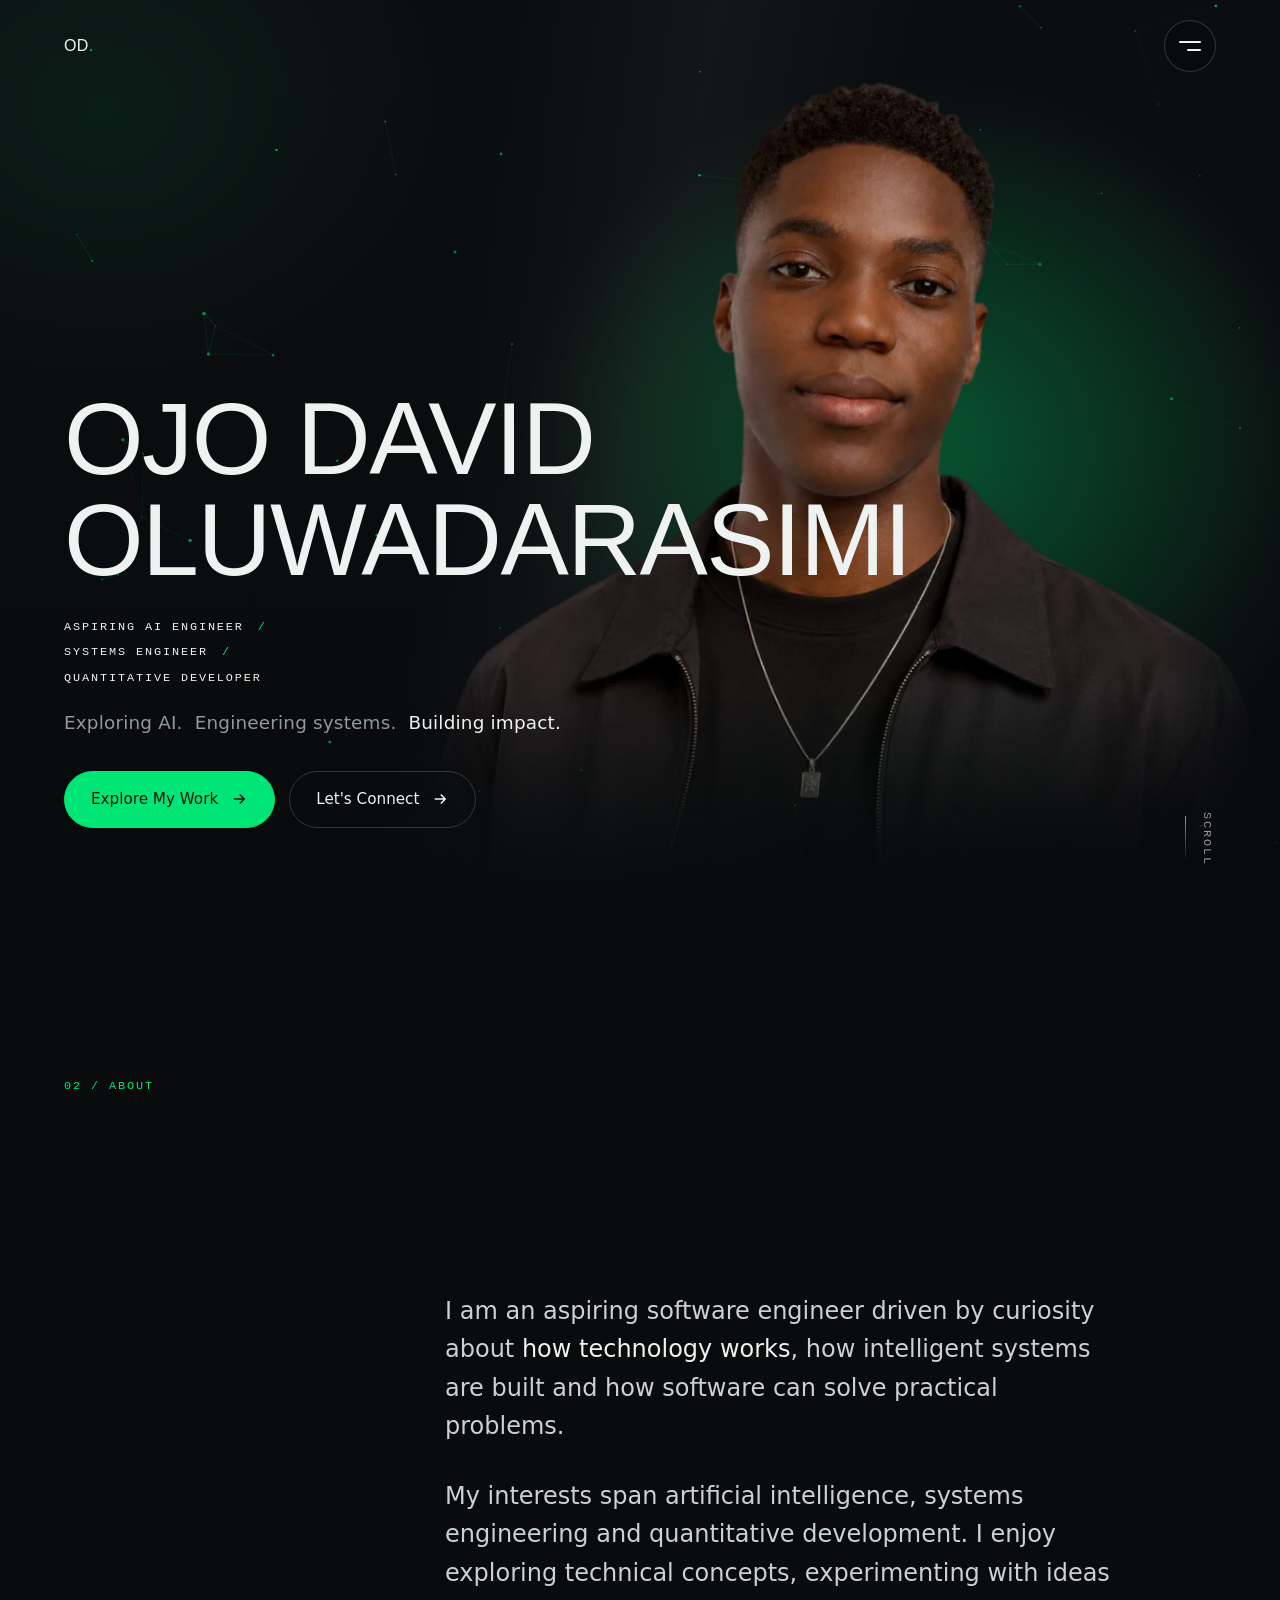
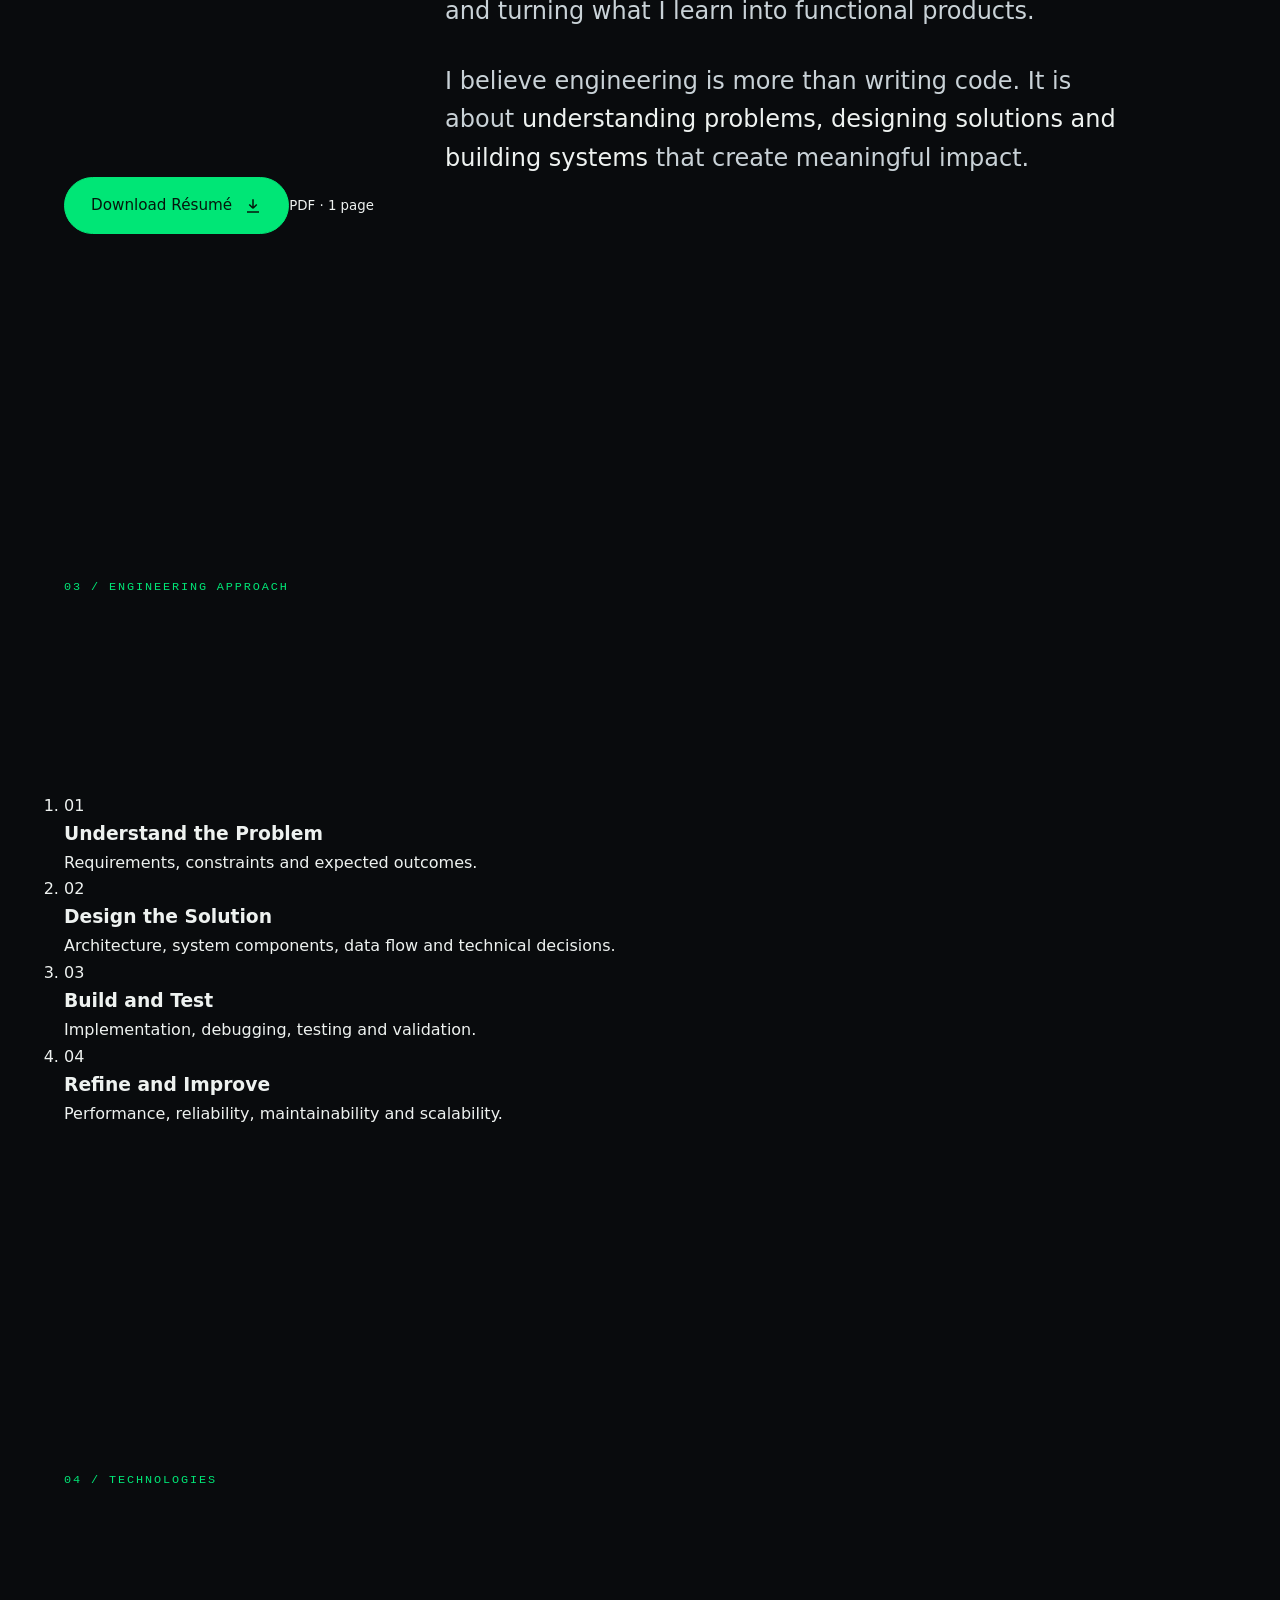
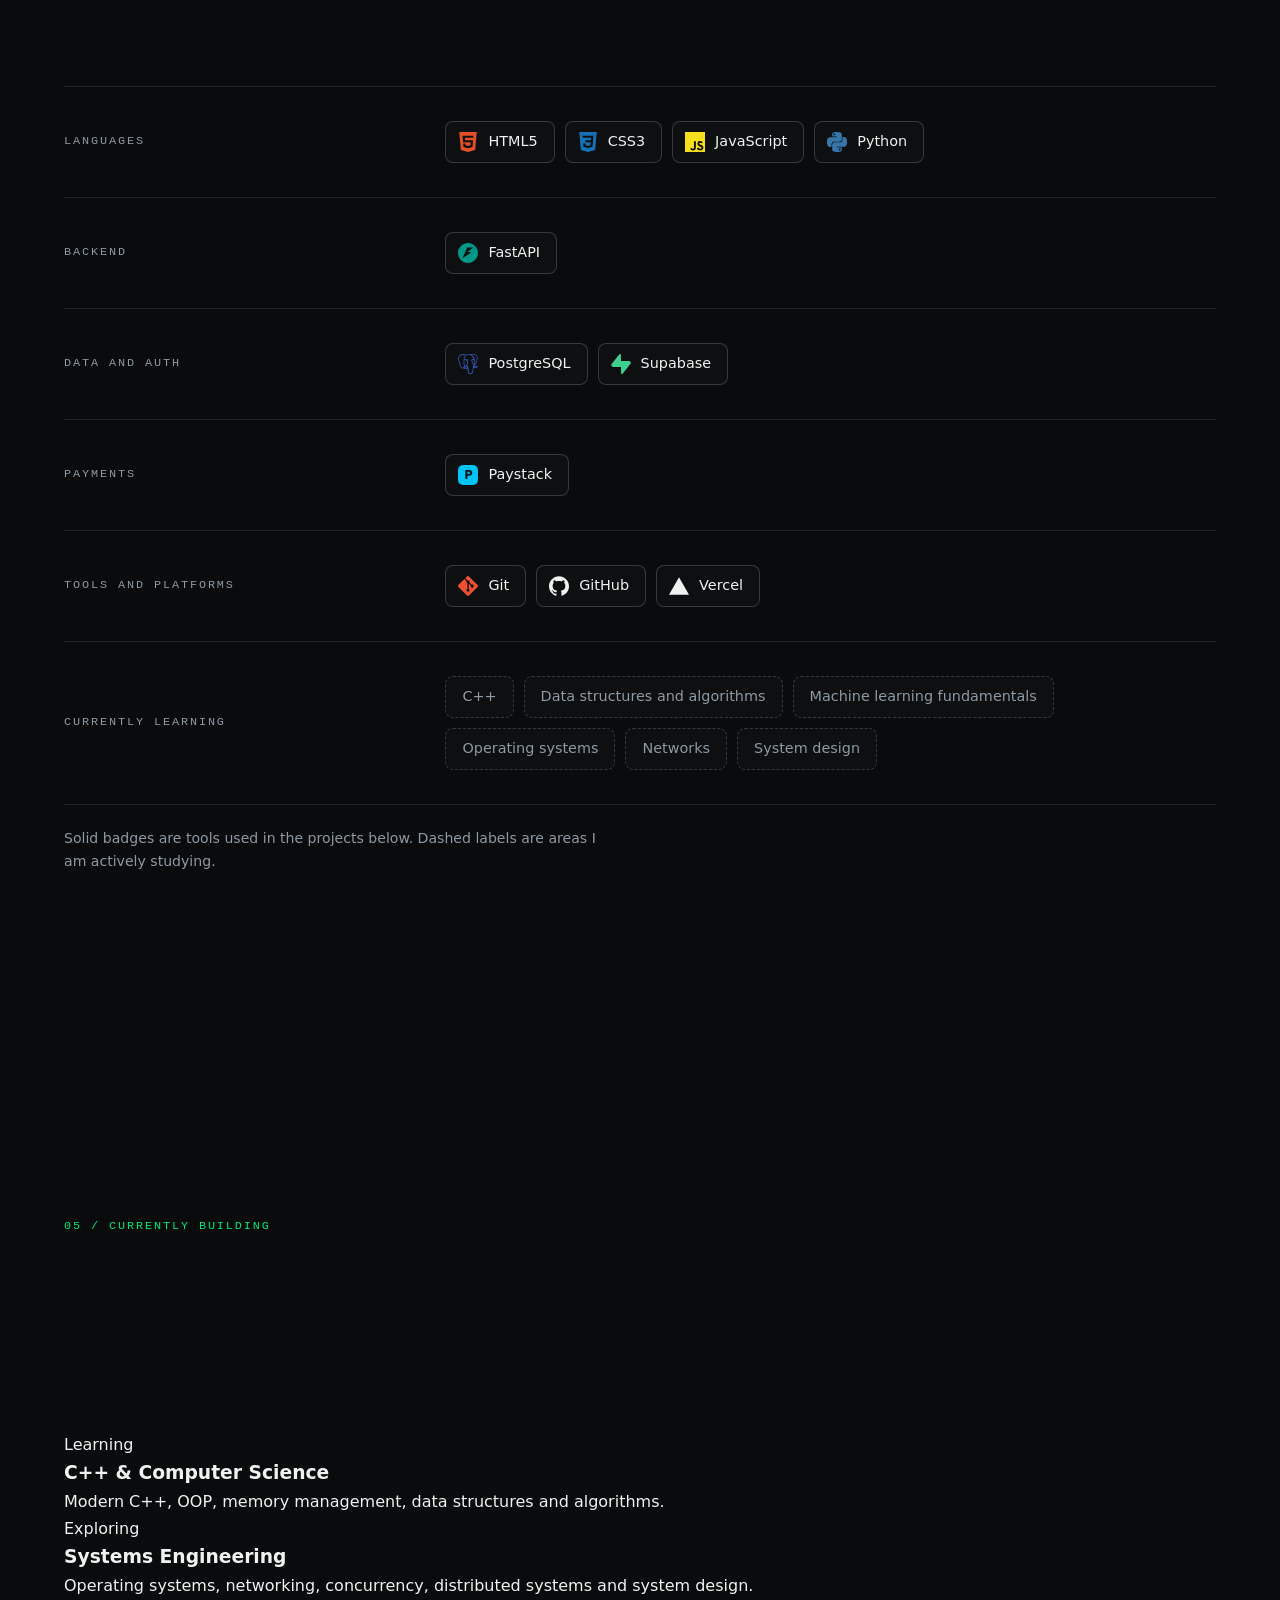
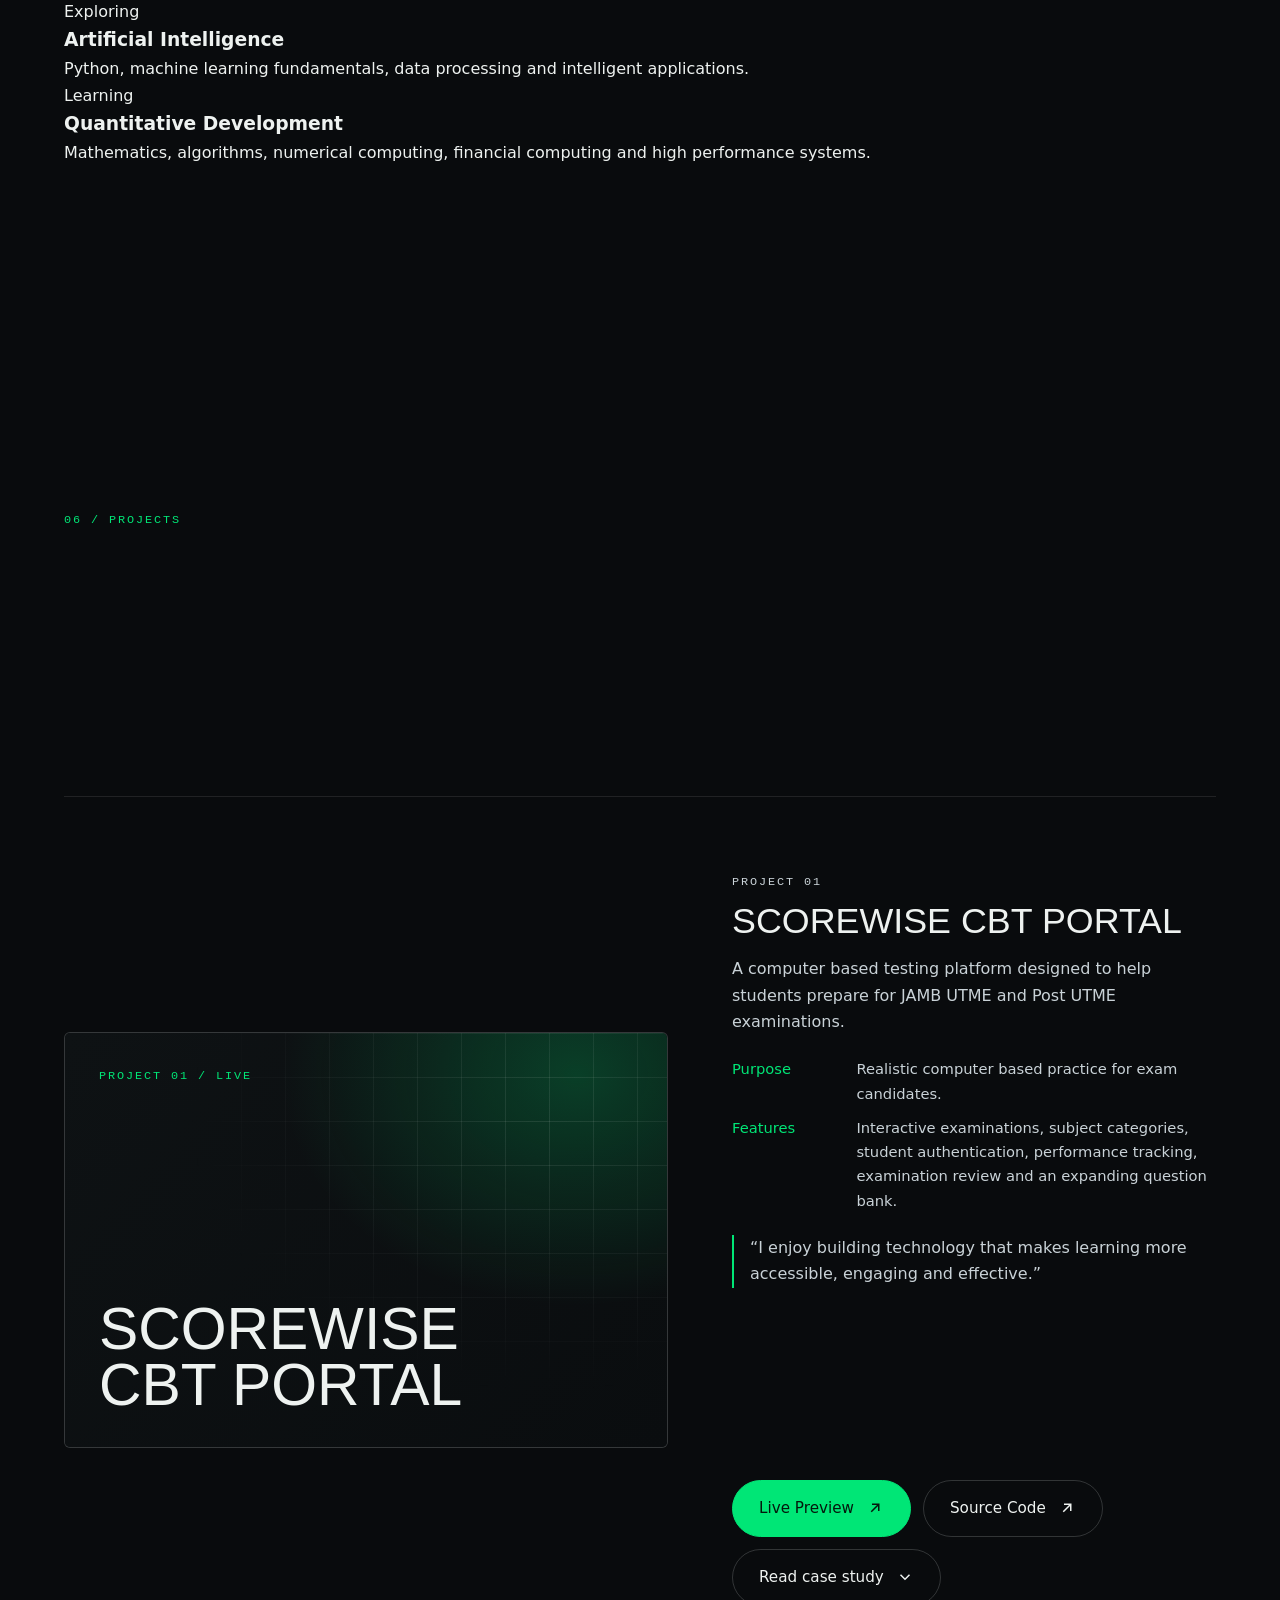
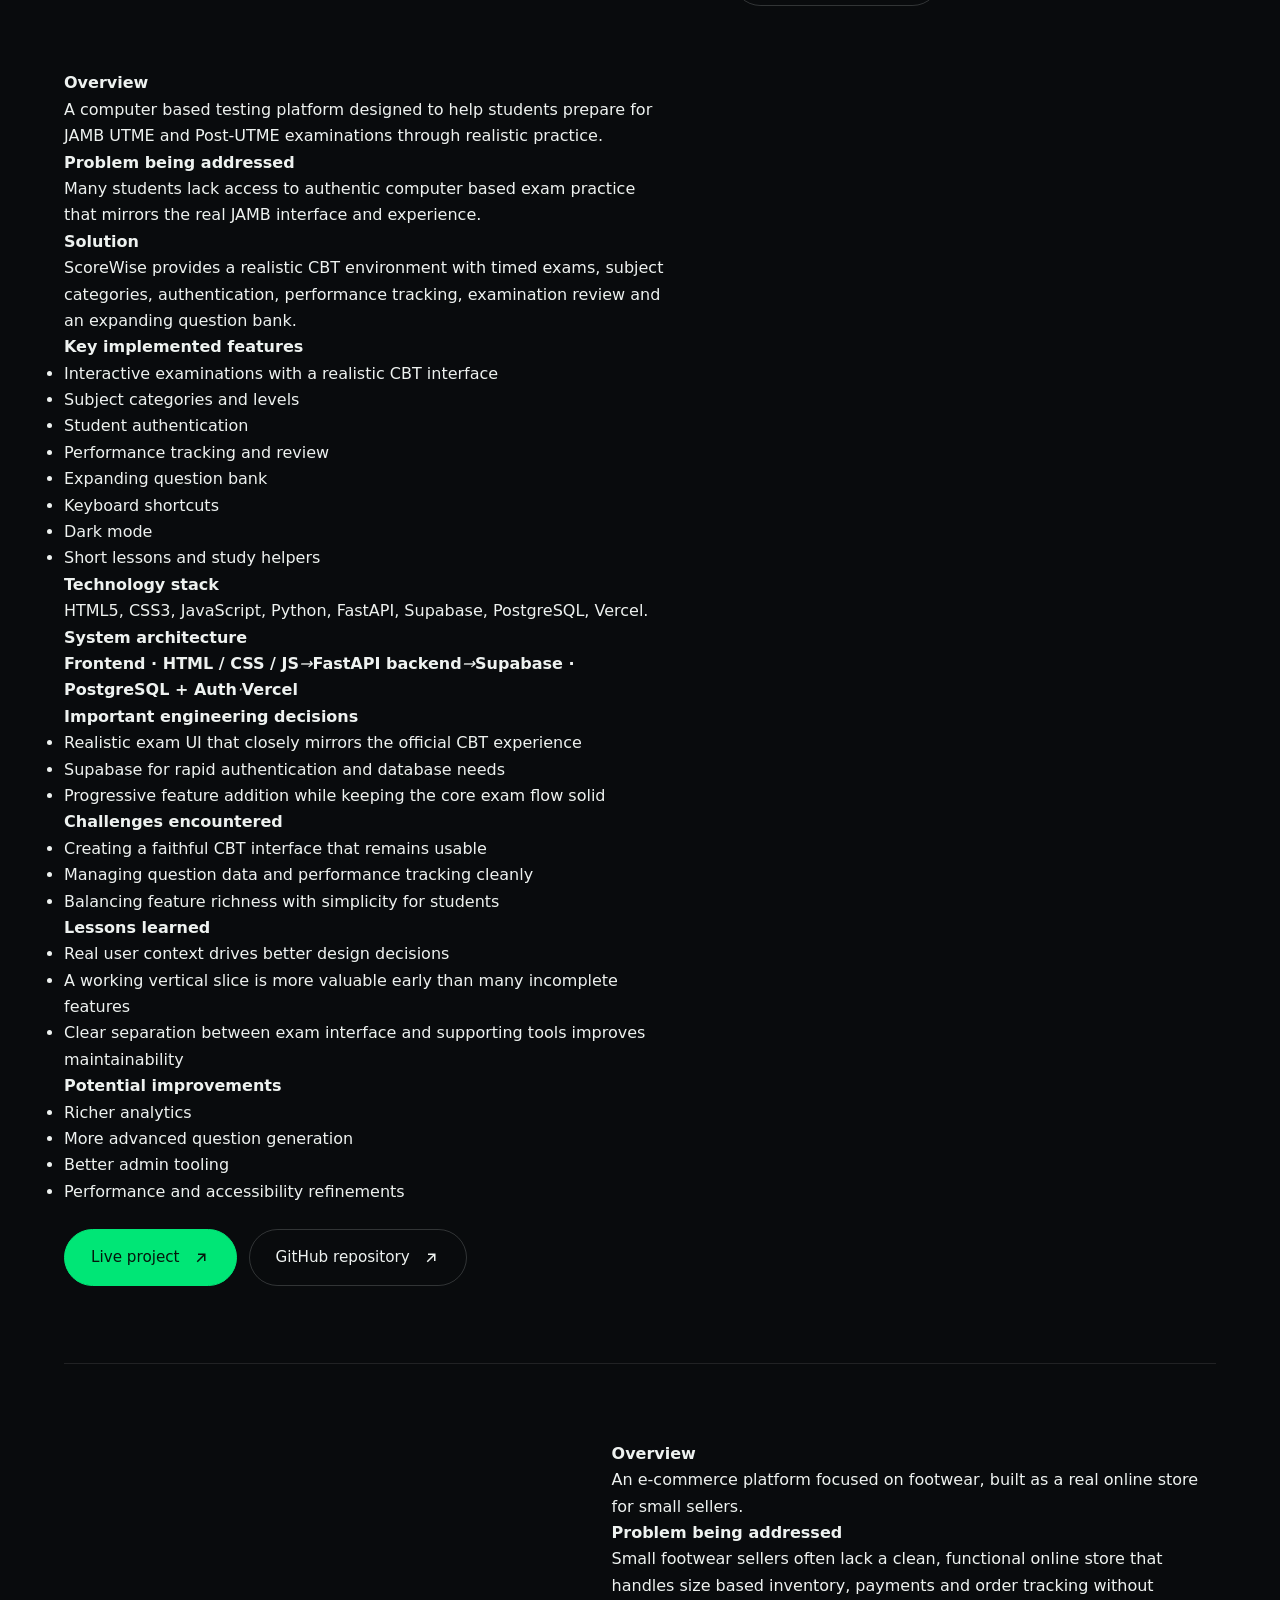
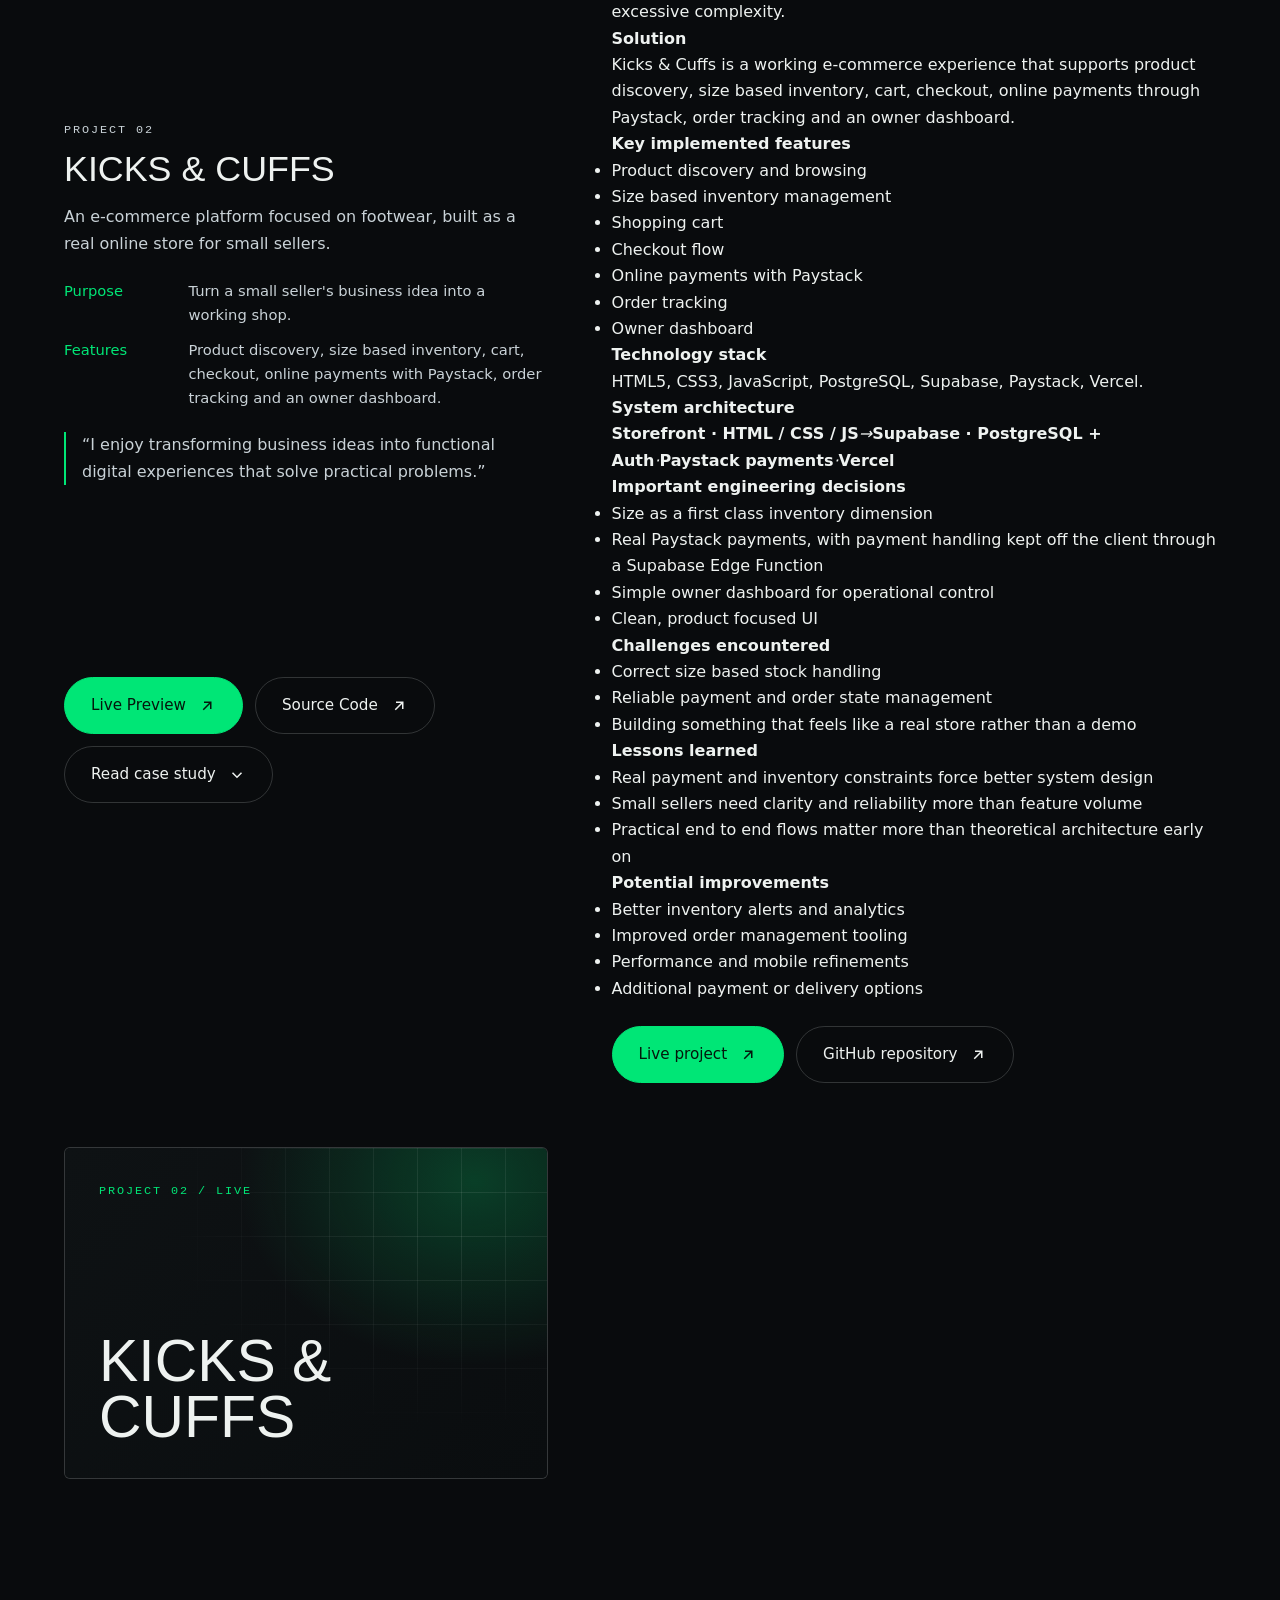
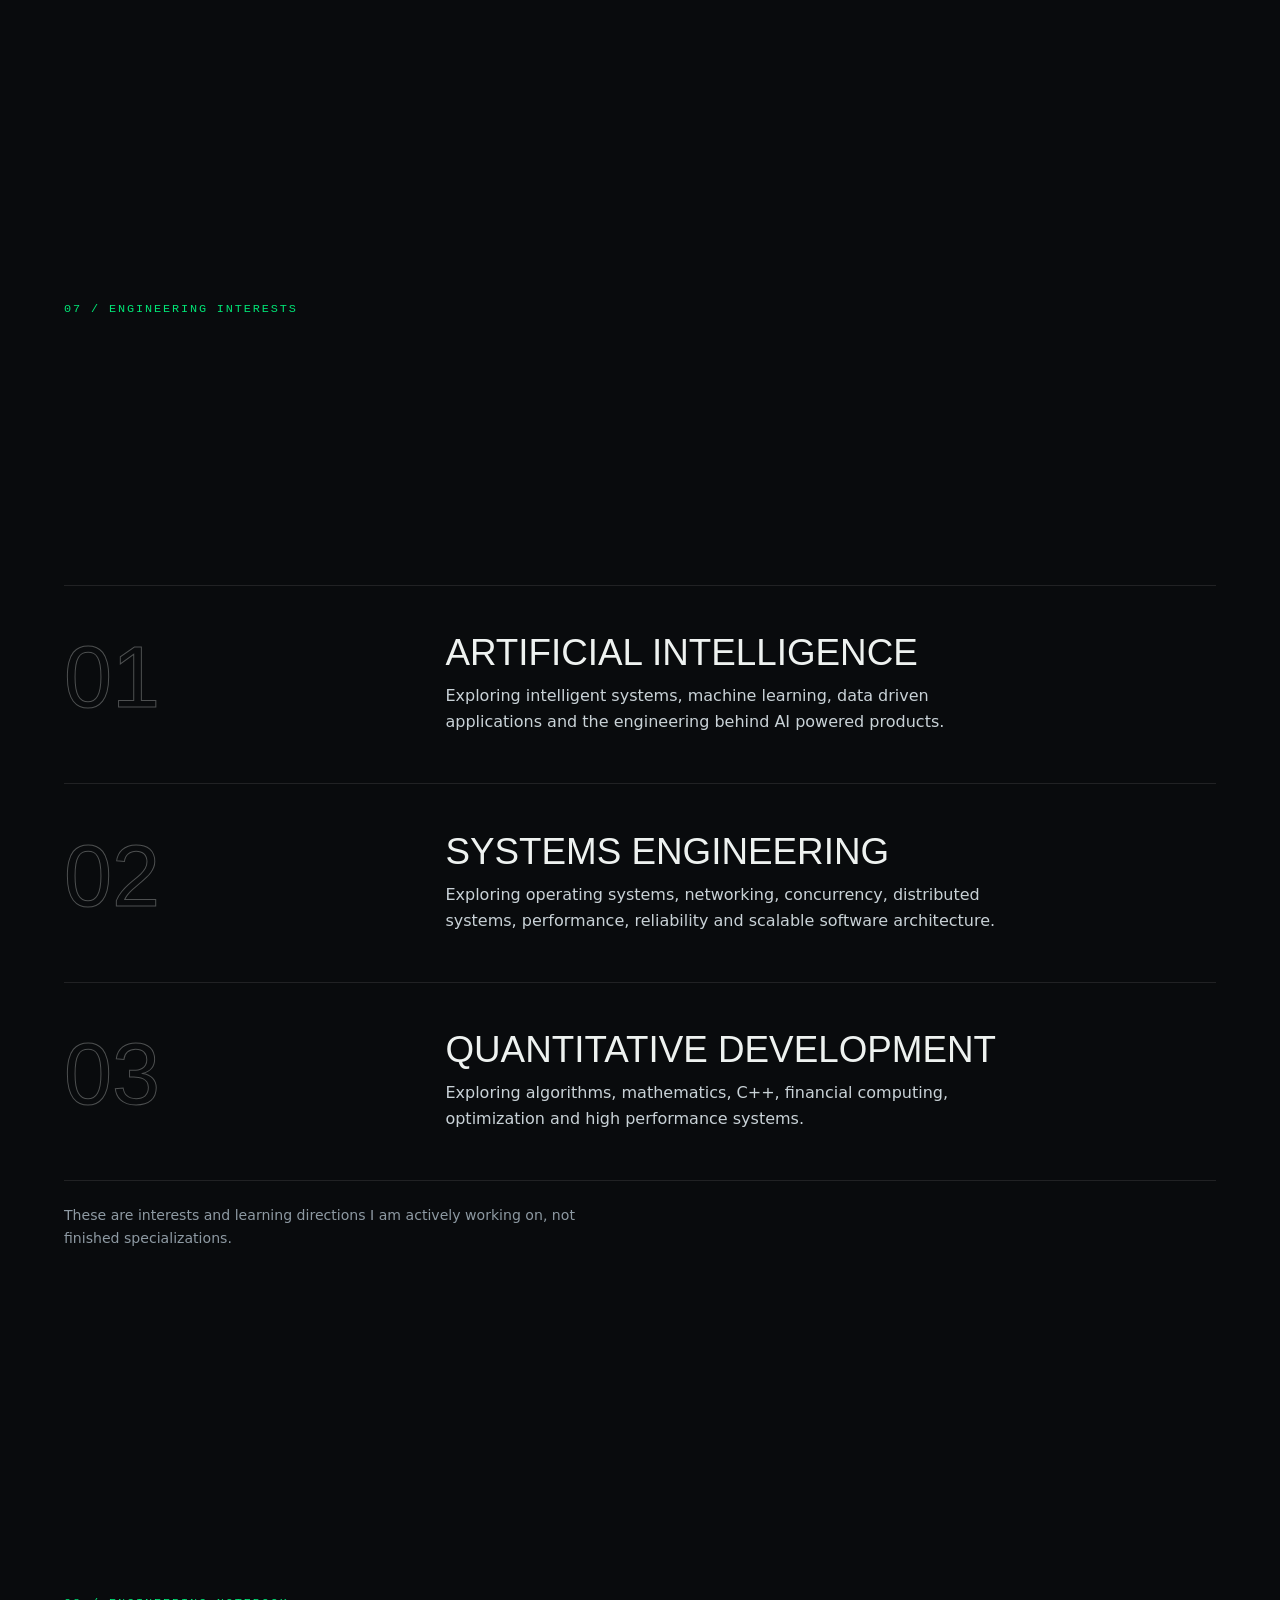
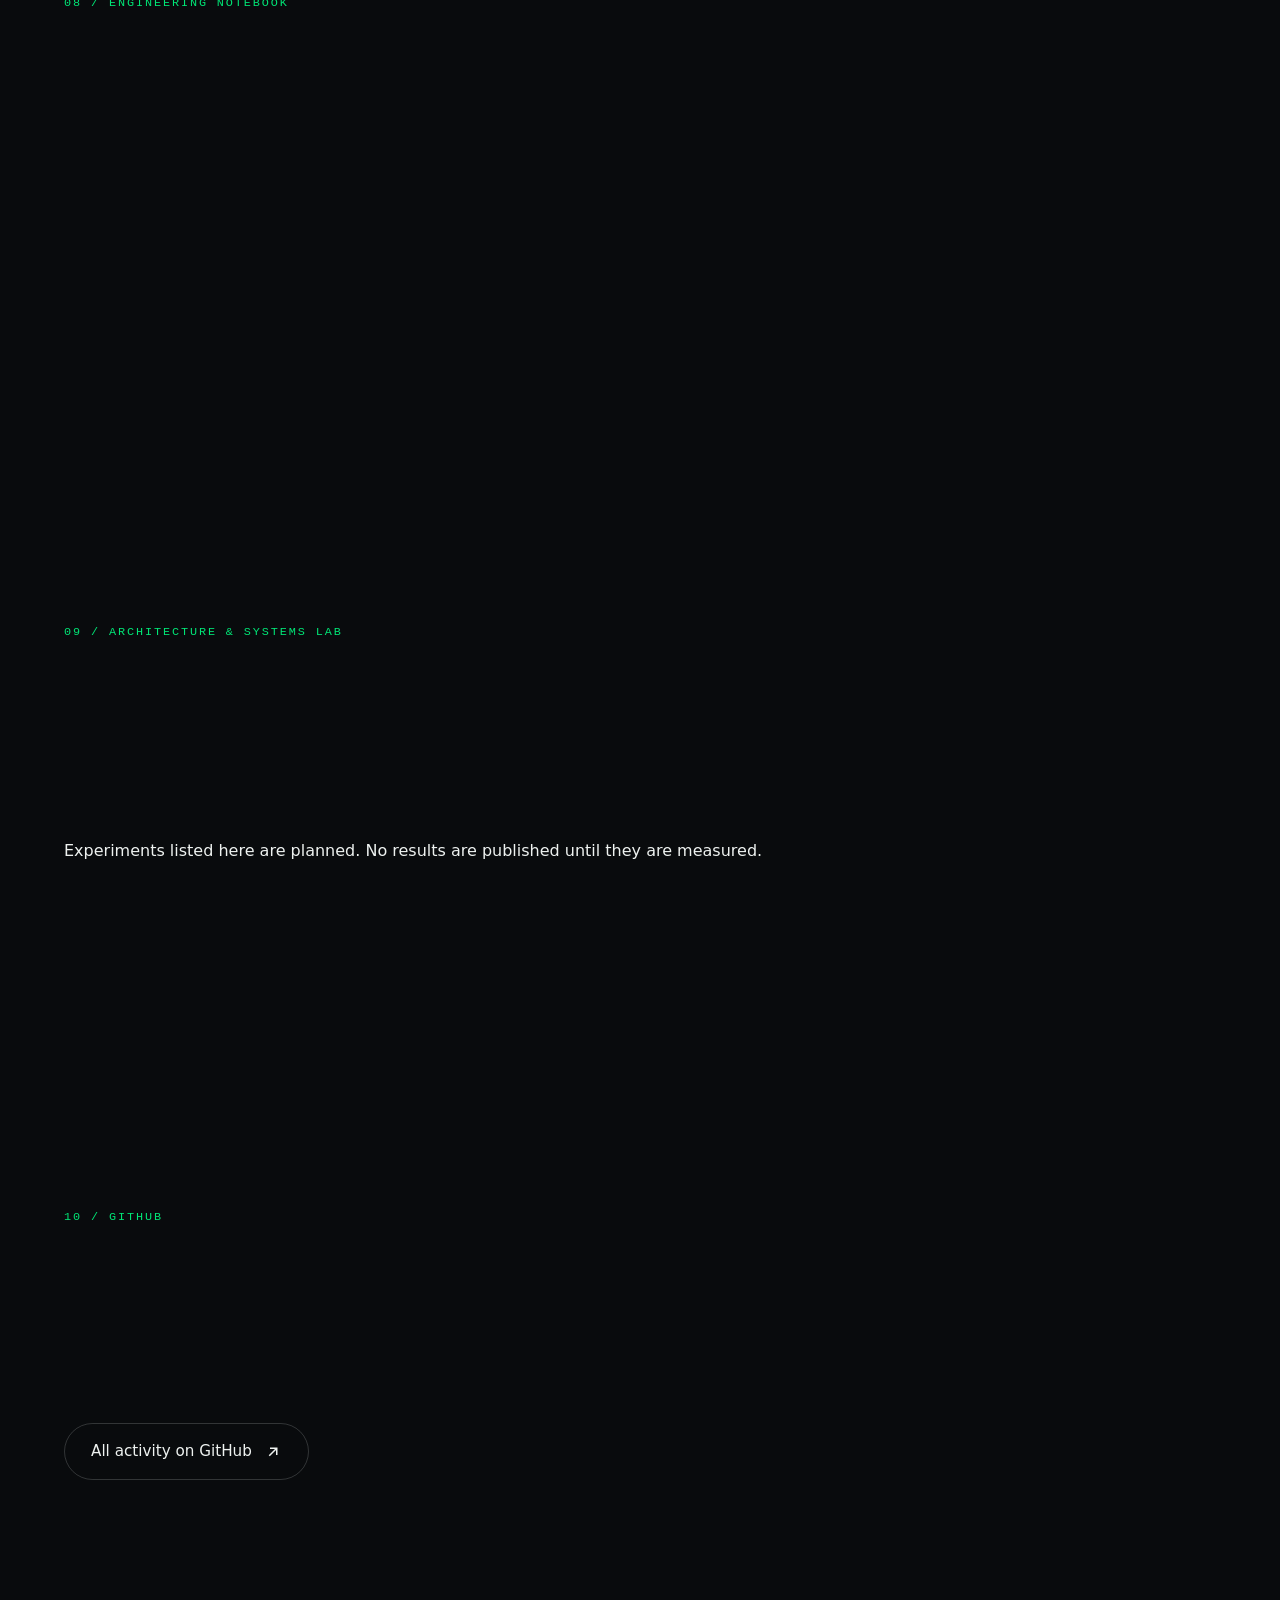
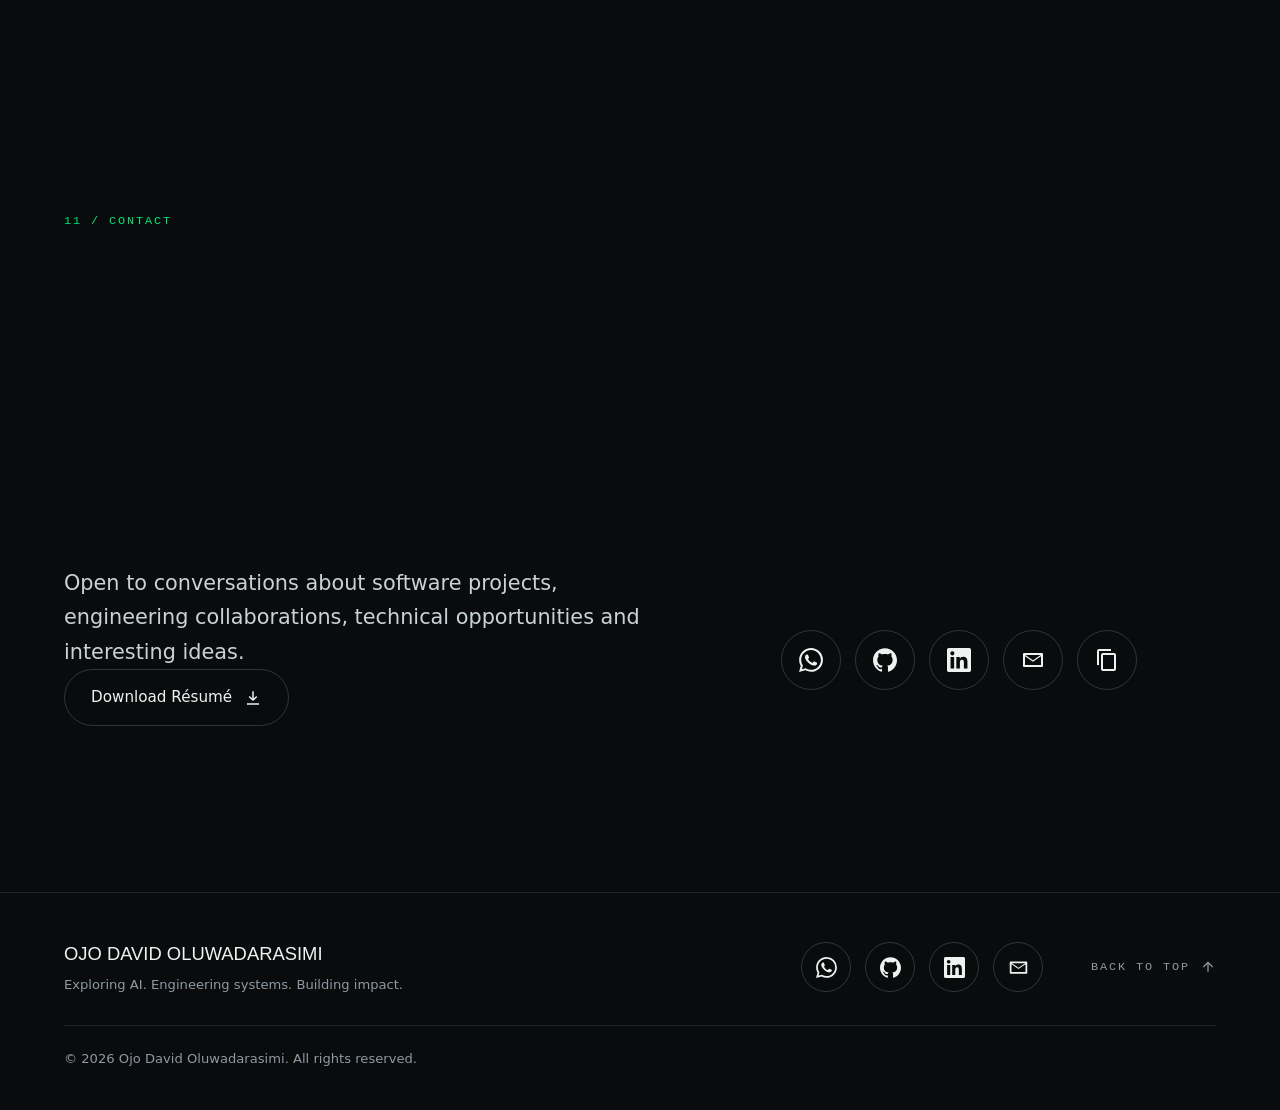
==== commit d59fa96c: "Add files via upload" ====
--- a/index.html
+++ b/index.html
@@ -22,6 +22,7 @@
 <link href="https://fonts.googleapis.com/css2?family=Archivo+Black&family=Sora:wght@300;400;500;600&family=Space+Mono:wght@400;700&display=swap" rel="stylesheet">
 <script>document.documentElement.classList.add('js')</script>
 <link rel="stylesheet" href="css/style.css">
+<link rel="stylesheet" href="css/sections.css">
 </head>
 <body>
 <a class="sr" href="#main">Skip to content</a>
@@ -35,10 +36,15 @@
   <ol>
     <li><a href="#home"><small>01</small>Home</a></li>
     <li><a href="#about"><small>02</small>About</a></li>
-    <li><a href="#technologies"><small>03</small>Technologies</a></li>
-    <li><a href="#projects"><small>04</small>Projects</a></li>
-    <li><a href="#interests"><small>05</small>Engineering Interests</a></li>
-    <li><a href="#contact"><small>06</small>Contact</a></li>
+    <li><a href="#approach"><small>03</small>Engineering Approach</a></li>
+    <li><a href="#technologies"><small>04</small>Technologies</a></li>
+    <li><a href="#building"><small>05</small>Currently Building</a></li>
+    <li><a href="#projects"><small>06</small>Projects</a></li>
+    <li><a href="#interests"><small>07</small>Engineering Interests</a></li>
+    <li><a href="#notebook"><small>08</small>Engineering Notebook</a></li>
+    <li><a href="#lab"><small>09</small>Systems Lab</a></li>
+    <li><a href="#github"><small>10</small>GitHub</a></li>
+    <li><a href="#contact"><small>11</small>Contact</a></li>
   </ol>
 </nav>
 
@@ -74,13 +80,29 @@
       <p class="rv">My interests span artificial intelligence, systems engineering and quantitative development. I enjoy exploring technical concepts, experimenting with ideas and turning what I learn into functional products.</p>
       <p class="rv">I believe engineering is more than writing code. It is about <strong>understanding problems, designing solutions and building systems</strong> that create meaningful impact.</p>
     </div>
+    <div class="res-row rv"><a class="btn p res" href="assets/Ojo-David-Oluwadarasimi-Resume.pdf" download="Ojo-David-Oluwadarasimi-Resume.pdf" data-resume>Download Résumé <svg viewBox="0 0 24 24" fill="none" stroke="currentColor" stroke-width="2" aria-hidden="true"><path d="M12 3v12m0 0-5-5m5 5 5-5M4 20h16"/></svg></a><small>PDF · 1 page</small></div>
+  </div>
+</section>
+
+<section id="approach">
+  <div class="wrap">
+    <div class="sec-head">
+      <p class="mono rv">03 / Engineering Approach</p>
+      <h2 data-split><span class="ln"><span>How I think.</span></span><span class="ln"><span>How I build.</span></span></h2>
+    </div>
+    <ol class="steps" data-row>
+      <li class="step rv"><span class="n">01</span><h3>Understand the Problem</h3><p>Requirements, constraints and expected outcomes.</p></li>
+      <li class="step rv"><span class="n">02</span><h3>Design the Solution</h3><p>Architecture, system components, data flow and technical decisions.</p></li>
+      <li class="step rv"><span class="n">03</span><h3>Build and Test</h3><p>Implementation, debugging, testing and validation.</p></li>
+      <li class="step rv"><span class="n">04</span><h3>Refine and Improve</h3><p>Performance, reliability, maintainability and scalability.</p></li>
+    </ol>
   </div>
 </section>
 
 <section id="technologies">
   <div class="wrap">
     <div class="sec-head">
-      <p class="mono rv">03 / Technologies</p>
+      <p class="mono rv">04 / Technologies</p>
       <h2 data-split><span class="ln"><span>The tools</span></span><span class="ln"><span>behind the build.</span></span></h2>
     </div>
     <div class="stack">
@@ -95,15 +117,31 @@
   </div>
 </section>
 
+<section id="building">
+  <div class="wrap">
+    <div class="sec-head">
+      <p class="mono rv">05 / Currently Building</p>
+      <h2 data-split><span class="ln"><span>Beyond what</span></span><span class="ln"><span>I've already built.</span></span></h2>
+    </div>
+    <div class="areas">
+      <article class="area rv"><span class="stat"><i></i>Learning</span><h3>C++ &amp; Computer Science</h3><p>Modern C++, OOP, memory management, data structures and algorithms.</p></article>
+      <article class="area rv"><span class="stat"><i></i>Exploring</span><h3>Systems Engineering</h3><p>Operating systems, networking, concurrency, distributed systems and system design.</p></article>
+      <article class="area rv"><span class="stat"><i></i>Exploring</span><h3>Artificial Intelligence</h3><p>Python, machine learning fundamentals, data processing and intelligent applications.</p></article>
+      <article class="area rv"><span class="stat"><i></i>Learning</span><h3>Quantitative Development</h3><p>Mathematics, algorithms, numerical computing, financial computing and high performance systems.</p></article>
+    </div>
+  </div>
+</section>
+
 <section id="projects">
   <div class="wrap">
     <div class="sec-head">
-      <p class="mono rv">04 / Projects</p>
+      <p class="mono rv">06 / Projects</p>
       <h2 data-split><span class="ln"><span>Selected work.</span></span><span class="ln"><span>Built to solve real problems.</span></span></h2>
     </div>
 
     <article class="proj" id="scorewise">
-      <div class="vis rv" data-vis>
+      <div class="vis rv" data-vis style="--ar:720/400">
+        <img src="assets/scorewise.webp" width="1440" height="800" alt="ScoreWise CBT Portal home page: Study smart and own 100 level, with course and mock exam buttons" loading="lazy" onload="this.parentElement.classList.add('has-shot')" onerror="this.remove()">
         <div class="plate"><span class="mono">Project 01 / Live</span><b>ScoreWise<br>CBT Portal</b></div>
       </div>
       <div class="p-body rv">
@@ -119,12 +157,26 @@
         <div class="links">
           <a class="btn p" href="https://scorewise-cbt-portal.vercel.app/" target="_blank" rel="noopener noreferrer">Live Preview <svg viewBox="0 0 24 24" fill="none" stroke="currentColor" stroke-width="2" aria-hidden="true"><path d="M7 17 17 7M8 7h9v9"/></svg></a>
           <a class="btn g" href="https://github.com/ojodavidoluwadarasimi/scorewise-cbt-portal" target="_blank" rel="noopener noreferrer">Source Code <svg viewBox="0 0 24 24" fill="none" stroke="currentColor" stroke-width="2" aria-hidden="true"><path d="M7 17 17 7M8 7h9v9"/></svg></a>
+          <button class="btn g cs-toggle" type="button" aria-expanded="false" aria-controls="cs-scorewise"><span class="lbl">Read case study</span> <svg class="chev" viewBox="0 0 24 24" fill="none" stroke="currentColor" stroke-width="2" aria-hidden="true"><path d="m6 9 6 6 6-6"/></svg></button>
         </div>
       </div>
+      <div class="cs" id="cs-scorewise" role="region" aria-label="Case study">
+        <div class="cs-in"><div class="cs-grid">
+          <div><h4>Overview</h4><p>A computer based testing platform designed to help students prepare for JAMB UTME and Post-UTME examinations through realistic practice.</p></div><div><h4>Problem being addressed</h4><p>Many students lack access to authentic computer based exam practice that mirrors the real JAMB interface and experience.</p></div>
+          <div class="wide"><h4>Solution</h4><p>ScoreWise provides a realistic CBT environment with timed exams, subject categories, authentication, performance tracking, examination review and an expanding question bank.</p></div>
+          <div><h4>Key implemented features</h4><ul><li>Interactive examinations with a realistic CBT interface</li><li>Subject categories and levels</li><li>Student authentication</li><li>Performance tracking and review</li><li>Expanding question bank</li><li>Keyboard shortcuts</li><li>Dark mode</li><li>Short lessons and study helpers</li></ul></div>
+          <div><h4>Technology stack</h4><p>HTML5, CSS3, JavaScript, Python, FastAPI, Supabase, PostgreSQL, Vercel.</p></div>
+          <div class="wide"><h4>System architecture</h4><div class="flow"><b>Frontend · HTML / CSS / JS</b><em>→</em><b>FastAPI backend</b><em>→</em><b>Supabase · PostgreSQL + Auth</b><em>·</em><b>Vercel</b></div></div>
+          <div><h4>Important engineering decisions</h4><ul><li>Realistic exam UI that closely mirrors the official CBT experience</li><li>Supabase for rapid authentication and database needs</li><li>Progressive feature addition while keeping the core exam flow solid</li></ul></div><div><h4>Challenges encountered</h4><ul><li>Creating a faithful CBT interface that remains usable</li><li>Managing question data and performance tracking cleanly</li><li>Balancing feature richness with simplicity for students</li></ul></div>
+          <div><h4>Lessons learned</h4><ul><li>Real user context drives better design decisions</li><li>A working vertical slice is more valuable early than many incomplete features</li><li>Clear separation between exam interface and supporting tools improves maintainability</li></ul></div><div><h4>Potential improvements</h4><ul><li>Richer analytics</li><li>More advanced question generation</li><li>Better admin tooling</li><li>Performance and accessibility refinements</li></ul></div>
+          <div class="wide"><div class="links"><a class="btn p" href="https://scorewise-cbt-portal.vercel.app/" target="_blank" rel="noopener noreferrer">Live project <svg viewBox="0 0 24 24" fill="none" stroke="currentColor" stroke-width="2" aria-hidden="true"><path d="M7 17 17 7M8 7h9v9"/></svg></a><a class="btn g" href="https://github.com/ojodavidoluwadarasimi/scorewise-cbt-portal" target="_blank" rel="noopener noreferrer">GitHub repository <svg viewBox="0 0 24 24" fill="none" stroke="currentColor" stroke-width="2" aria-hidden="true"><path d="M7 17 17 7M8 7h9v9"/></svg></a></div></div>
+        </div></div>
+      </div>
     </article>
 
     <article class="proj" id="kicks">
-      <div class="vis rv" data-vis>
+      <div class="vis rv" data-vis style="--ar:720/495">
+        <img src="assets/kicks-and-cuffs.webp" width="1440" height="990" alt="Kicks and Cuffs home page: Monday to Friday, then the weekend, with shop corporate and shop sneakers buttons" loading="lazy" onload="this.parentElement.classList.add('has-shot')" onerror="this.remove()">
         <div class="plate"><span class="mono">Project 02 / Live</span><b>Kicks &amp;<br>Cuffs</b></div>
       </div>
       <div class="p-body rv">
@@ -140,8 +192,21 @@
         <div class="links">
           <a class="btn p" href="https://kicks-and-cuffs.vercel.app/" target="_blank" rel="noopener noreferrer">Live Preview <svg viewBox="0 0 24 24" fill="none" stroke="currentColor" stroke-width="2" aria-hidden="true"><path d="M7 17 17 7M8 7h9v9"/></svg></a>
           <a class="btn g" href="https://github.com/ojodavidoluwadarasimi/kicks-and-cuffs" target="_blank" rel="noopener noreferrer">Source Code <svg viewBox="0 0 24 24" fill="none" stroke="currentColor" stroke-width="2" aria-hidden="true"><path d="M7 17 17 7M8 7h9v9"/></svg></a>
+          <button class="btn g cs-toggle" type="button" aria-expanded="false" aria-controls="cs-kicks"><span class="lbl">Read case study</span> <svg class="chev" viewBox="0 0 24 24" fill="none" stroke="currentColor" stroke-width="2" aria-hidden="true"><path d="m6 9 6 6 6-6"/></svg></button>
         </div>
       </div>
+      <div class="cs" id="cs-kicks" role="region" aria-label="Case study">
+        <div class="cs-in"><div class="cs-grid">
+          <div><h4>Overview</h4><p>An e-commerce platform focused on footwear, built as a real online store for small sellers.</p></div><div><h4>Problem being addressed</h4><p>Small footwear sellers often lack a clean, functional online store that handles size based inventory, payments and order tracking without excessive complexity.</p></div>
+          <div class="wide"><h4>Solution</h4><p>Kicks &amp; Cuffs is a working e-commerce experience that supports product discovery, size based inventory, cart, checkout, online payments through Paystack, order tracking and an owner dashboard.</p></div>
+          <div><h4>Key implemented features</h4><ul><li>Product discovery and browsing</li><li>Size based inventory management</li><li>Shopping cart</li><li>Checkout flow</li><li>Online payments with Paystack</li><li>Order tracking</li><li>Owner dashboard</li></ul></div>
+          <div><h4>Technology stack</h4><p>HTML5, CSS3, JavaScript, PostgreSQL, Supabase, Paystack, Vercel.</p></div>
+          <div class="wide"><h4>System architecture</h4><div class="flow"><b>Storefront · HTML / CSS / JS</b><em>→</em><b>Supabase · PostgreSQL + Auth</b><em>·</em><b>Paystack payments</b><em>·</em><b>Vercel</b></div></div>
+          <div><h4>Important engineering decisions</h4><ul><li>Size as a first class inventory dimension</li><li>Real Paystack payments, with payment handling kept off the client through a Supabase Edge Function</li><li>Simple owner dashboard for operational control</li><li>Clean, product focused UI</li></ul></div><div><h4>Challenges encountered</h4><ul><li>Correct size based stock handling</li><li>Reliable payment and order state management</li><li>Building something that feels like a real store rather than a demo</li></ul></div>
+          <div><h4>Lessons learned</h4><ul><li>Real payment and inventory constraints force better system design</li><li>Small sellers need clarity and reliability more than feature volume</li><li>Practical end to end flows matter more than theoretical architecture early on</li></ul></div><div><h4>Potential improvements</h4><ul><li>Better inventory alerts and analytics</li><li>Improved order management tooling</li><li>Performance and mobile refinements</li><li>Additional payment or delivery options</li></ul></div>
+          <div class="wide"><div class="links"><a class="btn p" href="https://kicks-and-cuffs.vercel.app/" target="_blank" rel="noopener noreferrer">Live project <svg viewBox="0 0 24 24" fill="none" stroke="currentColor" stroke-width="2" aria-hidden="true"><path d="M7 17 17 7M8 7h9v9"/></svg></a><a class="btn g" href="https://github.com/ojodavidoluwadarasimi/kicks-and-cuffs" target="_blank" rel="noopener noreferrer">GitHub repository <svg viewBox="0 0 24 24" fill="none" stroke="currentColor" stroke-width="2" aria-hidden="true"><path d="M7 17 17 7M8 7h9v9"/></svg></a></div></div>
+        </div></div>
+      </div>
     </article>
   </div>
 </section>
@@ -149,7 +214,7 @@
 <section id="interests">
   <div class="wrap">
     <div class="sec-head">
-      <p class="mono rv">05 / Engineering Interests</p>
+      <p class="mono rv">07 / Engineering Interests</p>
       <h2 data-split><span class="ln"><span>The problems</span></span><span class="ln"><span>I want to understand.</span></span></h2>
     </div>
     <div class="int">
@@ -161,13 +226,46 @@
   </div>
 </section>
 
+<section id="notebook">
+  <div class="wrap">
+    <div class="sec-head">
+      <p class="mono rv">08 / Engineering Notebook</p>
+      <h2 data-split><span class="ln"><span>Thoughts, experiments</span></span><span class="ln"><span>&amp; technical notes.</span></span></h2>
+    </div>
+    <div id="nb-list" class="rv"></div>
+  </div>
+</section>
+
+<section id="lab">
+  <div class="wrap">
+    <div class="sec-head">
+      <p class="mono rv">09 / Architecture &amp; Systems Lab</p>
+      <h2 data-split><span class="ln"><span>Experimenting</span></span><span class="ln"><span>with systems.</span></span></h2>
+    </div>
+    <div id="lab-list" class="rv"></div>
+    <p class="lab-note rv">Experiments listed here are planned. No results are published until they are measured.</p>
+  </div>
+</section>
+
+<section id="github">
+  <div class="wrap">
+    <div class="sec-head">
+      <p class="mono rv">10 / GitHub</p>
+      <h2 data-split><span class="ln"><span>Selected</span></span><span class="ln"><span>repositories.</span></span></h2>
+    </div>
+    <div id="gh-list" class="repos rv"></div>
+    <p class="gh-more rv"><a class="btn g" href="https://github.com/ojodavidoluwadarasimi" target="_blank" rel="noopener noreferrer">All activity on GitHub <svg viewBox="0 0 24 24" fill="none" stroke="currentColor" stroke-width="2" aria-hidden="true"><path d="M7 17 17 7M8 7h9v9"/></svg></a></p>
+  </div>
+</section>
+
 <section id="contact">
   <div class="wrap">
     <div class="contact-grid">
       <div>
-        <p class="mono acc rv" style="margin-bottom:18px">06 / Contact</p>
+        <p class="mono acc rv" style="margin-bottom:18px">11 / Contact</p>
         <h2 data-split><span class="ln"><span>Have an idea?</span></span><span class="ln"><span>Let's build something</span></span><span class="ln"><span>meaningful.</span></span></h2>
         <p class="lead rv">Open to conversations about software projects, engineering collaborations, technical opportunities and interesting ideas.</p>
+        <div class="res-row rv"><a class="btn g res" href="assets/Ojo-David-Oluwadarasimi-Resume.pdf" download="Ojo-David-Oluwadarasimi-Resume.pdf" data-resume>Download Résumé <svg viewBox="0 0 24 24" fill="none" stroke="currentColor" stroke-width="2" aria-hidden="true"><path d="M12 3v12m0 0-5-5m5 5 5-5M4 20h16"/></svg></a></div>
       </div>
       <div class="rv">
         <div class="icons" role="list">
@@ -201,5 +299,9 @@
 </footer>
 
 <script src="js/main.js" defer></script>
+<script src="js/data.js" defer></script>
+<script src="js/case-studies.js" defer></script>
+<script src="js/notebook.js" defer></script>
+<script src="js/github.js" defer></script>
 </body>
 </html>
--- a/css/style.css
+++ b/css/style.css
@@ -0,0 +1,226 @@
+:root{
+  --bg:#090B0D;--bg-2:#101316;--line:rgba(238,242,240,.1);--line-2:rgba(238,242,240,.18);
+  --text:#EEF2F0;--mute:#8E9AA3;--acc:#00E676;--acc-soft:rgba(0,230,118,.14);
+  --display:'Archivo Black','Arial Black',Impact,sans-serif;
+  --body:'Sora',system-ui,-apple-system,'Segoe UI',Roboto,sans-serif;
+  --mono:'Space Mono',ui-monospace,SFMono-Regular,Menlo,monospace;
+  --ease:cubic-bezier(.16,1,.3,1);--gut:clamp(20px,5vw,72px);--g:clamp(20px,4vw,64px);
+}
+*{box-sizing:border-box;margin:0;padding:0}
+html{scroll-behavior:smooth;-webkit-text-size-adjust:100%}
+body{background:var(--bg);color:var(--text);font-family:var(--body);line-height:1.65;font-weight:300;overflow-x:hidden;-webkit-font-smoothing:antialiased}
+body.lock{overflow:hidden}
+a{color:inherit;text-decoration:none}
+img{display:block;max-width:100%}
+button{font:inherit;color:inherit;background:none;border:0;cursor:pointer}
+:focus-visible{outline:2px solid var(--acc);outline-offset:4px;border-radius:4px}
+.sr{position:absolute;width:1px;height:1px;overflow:hidden;clip:rect(0 0 0 0);white-space:nowrap}
+.wrap{width:min(1240px,100% - var(--gut)*2);margin:0 auto}
+.mono{font-family:var(--mono);font-size:.74rem;letter-spacing:.16em;text-transform:uppercase}
+.acc{color:var(--acc)}
+
+/* top bar + hamburger */
+.top{position:fixed;inset:0 0 auto 0;z-index:60;display:flex;justify-content:space-between;align-items:center;padding:20px var(--gut);pointer-events:none}
+.top>*{pointer-events:auto}
+.top::before{content:"";position:absolute;inset:0 0 -28px;background:linear-gradient(180deg,rgba(9,11,13,.94),rgba(9,11,13,0));opacity:0;transition:opacity .35s;pointer-events:none;z-index:-1}
+.top.s::before{opacity:1}
+.brand{font-family:var(--display);font-size:1rem;letter-spacing:.02em}
+.brand i{font-style:normal;color:var(--acc)}
+.burger{width:52px;height:52px;display:grid;place-items:center;border-radius:50%;border:1px solid var(--line-2);background:rgba(9,11,13,.55);backdrop-filter:blur(10px);-webkit-backdrop-filter:blur(10px);transition:border-color .3s,background .3s}
+.burger:hover{border-color:var(--acc)}
+.burger-in span{display:block;width:22px;height:2px;background:var(--text);border-radius:2px;transition:transform .5s var(--ease),width .4s var(--ease)}
+.burger-in span+span{margin-top:6px;width:14px}
+.burger:hover .burger-in span+span{width:22px}
+.burger[aria-expanded=true] .burger-in span:first-child{transform:translateY(4px) rotate(45deg)}
+.burger[aria-expanded=true] .burger-in span+span{width:22px;transform:translateY(-4px) rotate(-45deg)}
+.burger-in{display:flex;flex-direction:column;align-items:flex-end}
+
+/* menu overlay */
+.menu{position:fixed;inset:0;z-index:55;background:rgba(9,11,13,.99);display:flex;align-items:center;visibility:hidden;opacity:0;transition:opacity .45s var(--ease),visibility 0s .45s;overflow:auto}
+.menu::before{content:"";position:absolute;inset:0;background:radial-gradient(60% 55% at 85% 90%,rgba(0,230,118,.13),transparent 70%),radial-gradient(40% 40% at 5% 5%,rgba(0,230,118,.06),transparent 70%);pointer-events:none}
+.menu.open{visibility:visible;opacity:1;transition:opacity .45s var(--ease)}
+.menu ol{list-style:none;position:relative;padding:110px var(--gut) 60px;width:min(1240px,100%);margin:0 auto}
+.menu li{border-bottom:1px solid var(--line);overflow:hidden}
+.menu a{display:flex;align-items:baseline;gap:clamp(16px,3vw,40px);padding:clamp(10px,1.6vh,18px) 0;font-family:var(--display);font-size:clamp(1.9rem,6.2vw,4.4rem);line-height:1.05;text-transform:uppercase;transform:translateY(105%);transition:transform .8s var(--ease),color .3s,padding-left .5s var(--ease)}
+.menu.open a{transform:none}
+.menu.open li:nth-child(1) a{transition-delay:.08s,0s,0s}.menu.open li:nth-child(2) a{transition-delay:.14s,0s,0s}.menu.open li:nth-child(3) a{transition-delay:.2s,0s,0s}.menu.open li:nth-child(4) a{transition-delay:.26s,0s,0s}.menu.open li:nth-child(5) a{transition-delay:.32s,0s,0s}.menu.open li:nth-child(6) a{transition-delay:.38s,0s,0s}
+.menu a small{font-family:var(--mono);font-size:.78rem;letter-spacing:.14em;color:var(--acc);min-width:2.2em}
+.menu a:hover,.menu a:focus-visible{color:var(--acc);padding-left:18px}
+
+/* hero */
+.hero{position:relative;min-height:max(100vh,760px);min-height:max(100svh,760px);overflow:hidden;isolation:isolate;display:flex;align-items:flex-end}
+.env{position:absolute;inset:0;z-index:0;background:
+  radial-gradient(46% 62% at 72% 52%,rgba(0,230,118,.2),transparent 70%),
+  radial-gradient(38% 46% at 8% 12%,rgba(0,230,118,.07),transparent 70%),
+  radial-gradient(60% 40% at 50% 112%,rgba(0,230,118,.1),transparent 70%),
+  linear-gradient(180deg,#0B0E10 0%,var(--bg) 100%)}
+.env::before,.env::after{content:"";position:absolute;inset:-20%;pointer-events:none}
+.env::before{background:radial-gradient(30% 36% at 66% 48%,rgba(0,230,118,.16),transparent 70%);animation:breathe 9s ease-in-out infinite alternate}
+.env::after{background:linear-gradient(100deg,transparent 40%,rgba(238,242,240,.035) 50%,transparent 60%);animation:sweep 14s linear infinite}
+@keyframes breathe{to{transform:translate(-4%,3%) scale(1.12);opacity:.7}}
+@keyframes sweep{from{transform:translateX(-30%)}to{transform:translateX(30%)}}
+#field{position:absolute;inset:0;width:100%;height:100%;z-index:1;pointer-events:none}
+.hero::after{content:"";position:absolute;left:0;right:0;bottom:0;height:22%;z-index:2;background:linear-gradient(180deg,transparent,var(--bg));pointer-events:none}
+.portrait{position:absolute;z-index:2;bottom:0;right:clamp(0px,2vw,40px);height:min(max(92svh,700px),64vw);aspect-ratio:900/876;pointer-events:none;
+  animation:rise 1.7s var(--ease) .6s both}
+.portrait-in{width:100%;height:100%;transition:transform .6s ease-out;will-change:transform}
+.portrait img{width:100%;height:100%;object-fit:contain;object-position:bottom;
+  -webkit-mask-image:linear-gradient(to bottom,#000 72%,transparent 99%),linear-gradient(to right,transparent 0,#000 11%,#000 89%,transparent 100%);
+  -webkit-mask-composite:source-in;
+  mask-image:linear-gradient(to bottom,#000 72%,transparent 99%),linear-gradient(to right,transparent 0,#000 11%,#000 89%,transparent 100%);
+  mask-composite:intersect}
+@keyframes rise{from{transform:translateY(112%) scale(.93);opacity:0}55%{opacity:1}to{transform:none;opacity:1}}
+.hero-copy{position:relative;z-index:3;width:min(1240px,100% - var(--gut)*2);margin:0 auto;padding:130px 0 clamp(36px,8vh,84px)}
+.name{font-family:var(--display);font-weight:400;text-transform:uppercase;line-height:.92;letter-spacing:-.015em;font-size:clamp(2.3rem,8vw,6.6rem)}
+.name .ln{display:block;overflow:hidden;padding-bottom:.07em}
+.name .ln span{display:block;animation:up 1.2s var(--ease) both}
+.name .ln:nth-child(1) span{animation-delay:1.4s}.name .ln:nth-child(2) span{animation-delay:1.55s}
+@keyframes up{from{transform:translateY(108%)}to{transform:none}}
+.roles{margin-top:clamp(16px,2.6vh,28px);display:flex;flex-wrap:wrap;gap:6px 14px;max-width:46ch;color:var(--text)}
+.roles span{animation:fadeup .9s var(--ease) both}
+.roles span:nth-child(1){animation-delay:2.7s}.roles span:nth-child(3){animation-delay:3s}.roles span:nth-child(5){animation-delay:3.3s}
+.roles em{font-style:normal;color:var(--acc);animation:fadeup .9s var(--ease) 2.8s both}
+@keyframes fadeup{from{opacity:0;transform:translateY(14px)}to{opacity:1;transform:none}}
+.tagline{margin-top:clamp(14px,2.2vh,22px);display:flex;flex-wrap:wrap;gap:2px 12px;font-weight:500;font-size:clamp(.95rem,1.5vw,1.15rem);color:var(--mute);letter-spacing:.01em}
+.tagline span{animation:fadeup .9s var(--ease) both}
+.tagline span:nth-child(1){animation-delay:3.6s}.tagline span:nth-child(2){animation-delay:3.95s}.tagline span:nth-child(3){animation-delay:4.3s}
+.tagline span:last-child{color:var(--text)}
+.actions{margin-top:clamp(22px,3.6vh,38px);display:flex;flex-wrap:wrap;gap:12px 14px;animation:fadeup .9s var(--ease) 4.4s both}
+.btn{display:inline-flex;align-items:center;gap:12px;padding:15px 26px;border-radius:999px;border:1px solid var(--line-2);font-weight:500;font-size:.95rem;transition:border-color .3s,background .3s,color .3s;min-height:50px}
+.btn svg{width:18px;height:18px;transition:transform .4s var(--ease)}
+.btn:hover svg{transform:translateX(5px)}
+.btn.p{background:var(--acc);border-color:var(--acc);color:#04170C}
+.btn.p:hover{background:#33ff9a}
+.btn.g:hover{border-color:var(--acc);color:var(--acc)}
+.hero.skip *{animation-duration:.01s!important;animation-delay:0s!important}
+.cue{position:absolute;z-index:3;right:var(--gut);bottom:34px;display:flex;flex-direction:column;align-items:center;gap:10px;color:var(--mute);writing-mode:vertical-rl;animation:fadeup 1s ease 5s both}
+.cue i{display:block;width:1px;height:46px;background:linear-gradient(var(--acc),transparent)}
+
+/* sections */
+section{position:relative;padding:clamp(80px,13vw,170px) 0}
+.sec-head{display:grid;grid-template-columns:minmax(0,.9fr) minmax(0,2.1fr);gap:clamp(20px,4vw,64px);align-items:start;margin-bottom:clamp(36px,6vw,80px)}
+.sec-head .mono{color:var(--acc);padding-top:.9em}
+h2{font-family:var(--display);font-weight:400;text-transform:uppercase;line-height:.98;letter-spacing:-.01em;font-size:clamp(2rem,5.6vw,4.6rem)}
+h2 .ln{display:block;overflow:hidden;padding-bottom:.06em}
+h2 .ln span{display:block;transform:translateY(108%);transition:transform 1.1s var(--ease)}
+h2.in .ln span{transform:none}
+h2 .ln:nth-child(2) span{transition-delay:.1s}
+.rv{opacity:0;transform:translateY(34px);transition:opacity .9s var(--ease),transform .9s var(--ease)}
+.rv.in{opacity:1;transform:none}
+.js .rv,.js h2 .ln span{will-change:transform}
+html:not(.js) .rv{opacity:1;transform:none}html:not(.js) h2 .ln span{transform:none}
+.rule{border:0;border-top:1px solid var(--line)}
+
+/* about */
+.about-body{margin-left:calc((100% - var(--g))*.3 + var(--g))}
+.about-body p{font-size:clamp(1.1rem,1.9vw,1.5rem);line-height:1.6;color:#C9D2D7;max-width:44ch}
+.about-body p+p{margin-top:1.3em}
+.about-body p strong{color:var(--text);font-weight:500}
+
+/* technologies */
+.stack{border-top:1px solid var(--line)}
+.row{display:grid;grid-template-columns:minmax(0,.9fr) minmax(0,2.1fr);gap:clamp(20px,4vw,64px);padding:clamp(22px,3vw,34px) 0;border-bottom:1px solid var(--line);align-items:center}
+.row>.mono{color:var(--mute)}
+.badges{display:flex;flex-wrap:wrap;gap:10px}
+.badge{display:inline-flex;align-items:center;gap:10px;height:42px;padding:0 16px 0 12px;border:1px solid var(--line-2);border-radius:8px;font-size:.9rem;font-weight:400;color:var(--text);background:rgba(238,242,240,.02);transition:border-color .3s,transform .5s var(--ease),background .3s}
+.badge:hover{border-color:var(--acc);transform:translateY(-3px);background:var(--acc-soft)}
+.badge svg{width:20px;height:20px;flex:none}
+.badge .pay{width:20px;height:20px;border-radius:5px;background:#00C3F7;display:grid;place-items:center;color:#04121A;font-weight:700;font-size:.72rem;font-family:var(--body)}
+.badge.learn{border-style:dashed;color:var(--mute);padding-left:16px}
+.badge.learn:hover{color:var(--text)}
+.js .badges .badge{opacity:0;transform:translateY(14px);transition:opacity .7s var(--ease),transform .7s var(--ease),border-color .3s,background .3s}
+.js .row.in .badge{opacity:1;transform:none}
+.row.in .badge:nth-child(2){transition-delay:.06s}.row.in .badge:nth-child(3){transition-delay:.12s}.row.in .badge:nth-child(4){transition-delay:.18s}.row.in .badge:nth-child(5){transition-delay:.24s}.row.in .badge:nth-child(6){transition-delay:.3s}
+.row.in .badge:hover{transition-delay:0s}
+.note{margin-top:22px;color:var(--mute);font-size:.88rem;max-width:62ch}
+
+/* projects */
+.proj{display:grid;grid-template-columns:minmax(0,1.25fr) minmax(0,1fr);gap:clamp(28px,5vw,80px);align-items:center;padding:clamp(40px,6vw,84px) 0;border-top:1px solid var(--line)}
+.proj:nth-of-type(even){grid-template-columns:minmax(0,1fr) minmax(0,1.25fr)}
+.proj:nth-of-type(even) .vis{order:2}
+.vis{position:relative;aspect-ratio:16/11;overflow:hidden;border-radius:6px;border:1px solid var(--line-2);background:#0C0F11}
+.vis img{position:absolute;inset:0;width:100%;height:100%;object-fit:cover;object-position:top;transform:scale(calc(1.07 - var(--p,0)*.07));transition:transform .2s linear}
+.plate{position:absolute;inset:0;display:flex;flex-direction:column;justify-content:space-between;padding:clamp(18px,3vw,34px);background:
+  radial-gradient(70% 80% at 85% 10%,rgba(0,230,118,.22),transparent 70%),
+  linear-gradient(135deg,#0E1214,#0A0D0F)}
+.plate::before{content:"";position:absolute;inset:0;background-image:linear-gradient(var(--line) 1px,transparent 1px),linear-gradient(90deg,var(--line) 1px,transparent 1px);background-size:44px 44px;-webkit-mask-image:radial-gradient(80% 90% at 80% 20%,#000,transparent 75%);mask-image:radial-gradient(80% 90% at 80% 20%,#000,transparent 75%)}
+.plate>*{position:relative}
+.plate b{font-family:var(--display);font-weight:400;text-transform:uppercase;line-height:.95;font-size:clamp(1.8rem,4.6vw,3.8rem)}
+.plate .mono{color:var(--acc)}
+.vis.has-shot .plate{display:none}
+.p-no{color:var(--acc)}
+.p-body h3{font-family:var(--display);font-weight:400;text-transform:uppercase;font-size:clamp(1.5rem,2.8vw,2.3rem);line-height:1.05;margin:10px 0 16px}
+.p-body>p{color:#C9D2D7;max-width:52ch}
+.facts{list-style:none;margin:22px 0;display:grid;gap:10px}
+.facts li{display:grid;grid-template-columns:7.5em 1fr;gap:14px;font-size:.92rem;color:#C9D2D7}
+.facts li span:first-child{color:var(--acc)}
+.quote{margin:22px 0;padding-left:16px;border-left:2px solid var(--acc);color:var(--text);font-weight:400}
+.links{display:flex;flex-wrap:wrap;gap:12px;margin-top:24px}
+
+/* interests */
+.int{border-top:1px solid var(--line)}
+.int-row{display:grid;grid-template-columns:minmax(0,.9fr) minmax(0,2.1fr);gap:clamp(20px,4vw,64px);padding:clamp(28px,4vw,48px) 0;border-bottom:1px solid var(--line);position:relative}
+.int-row::before{content:"";position:absolute;left:0;bottom:-1px;height:1px;width:100%;background:var(--acc);transform:scaleX(0);transform-origin:left;transition:transform .9s var(--ease)}
+.int-row:hover::before{transform:scaleX(1)}
+.int-no{font-family:var(--display);font-size:clamp(2.6rem,7vw,5.4rem);line-height:1;color:transparent;-webkit-text-stroke:1px rgba(238,242,240,.3);transition:color .4s,-webkit-text-stroke-color .4s}
+.int-row:hover .int-no{color:var(--acc);-webkit-text-stroke-color:var(--acc)}
+.int-row h3{font-family:var(--display);font-weight:400;text-transform:uppercase;font-size:clamp(1.4rem,3vw,2.3rem);line-height:1.05;margin-bottom:10px}
+.int-row p{color:#C9D2D7;max-width:56ch}
+.int-row .kw{margin-top:14px;color:var(--mute)}
+
+/* contact */
+#contact{text-align:left}
+.contact-grid{display:grid;grid-template-columns:minmax(0,1.5fr) minmax(0,1fr);gap:clamp(28px,5vw,80px);align-items:end}
+.contact-grid p.lead{color:#C9D2D7;font-size:clamp(1.05rem,1.7vw,1.3rem);max-width:46ch;margin-top:22px}
+.icons{display:flex;flex-wrap:wrap;gap:14px}
+.ic{position:relative;width:60px;height:60px;border-radius:50%;border:1px solid var(--line-2);display:grid;place-items:center;transition:background .35s,color .35s,border-color .35s,transform .5s var(--ease)}
+.ic svg{width:24px;height:24px;fill:currentColor}
+.ic:hover,.ic:focus-visible{background:var(--acc);color:#04170C;border-color:var(--acc);transform:translateY(-4px)}
+.icons.sm .ic{width:50px;height:50px}.icons.sm .ic svg{width:21px;height:21px}
+.toast{margin-top:16px;min-height:1.4em;color:var(--acc);font-size:.9rem}
+
+/* footer */
+footer{border-top:1px solid var(--line);padding:46px 0 40px}
+.foot{display:grid;grid-template-columns:minmax(0,1.3fr) auto auto;gap:28px 48px;align-items:center}
+.foot b{font-family:var(--display);font-weight:400;text-transform:uppercase;font-size:1.15rem;display:block}
+.foot small{color:var(--mute);display:block;font-size:.82rem;margin-top:4px}
+.top-btn{display:inline-flex;align-items:center;gap:10px;color:var(--mute);transition:color .3s}
+.top-btn:hover{color:var(--acc)}
+.top-btn svg{width:16px;height:16px}
+.copy{margin-top:30px;padding-top:22px;border-top:1px solid var(--line);color:var(--mute);font-size:.82rem}
+
+/* responsive */
+@media(max-width:1000px){
+  .about-body{margin-left:0}
+  .sec-head,.row,.int-row{grid-template-columns:1fr;gap:10px}
+  .sec-head .mono{padding-top:0}
+  .proj,.proj:nth-of-type(even){grid-template-columns:1fr}
+  .proj:nth-of-type(even) .vis{order:0}
+  .contact-grid{grid-template-columns:1fr;align-items:start}
+}
+@media(max-width:1100px){
+  .hero{align-items:flex-start;min-height:100svh}
+  .portrait{height:auto;width:min(112vw,640px,54svh*1.027);right:3vw;bottom:0;aspect-ratio:900/876}
+  .hero-copy{padding:104px 0 0;display:flex;flex-direction:column;min-height:100svh}
+  .actions{margin-top:auto;padding-bottom:calc(28px + env(safe-area-inset-bottom))}
+  .name{font-size:clamp(1.6rem,calc((100vw - var(--gut)*2)/9.7),6.6rem)}
+  .cue{display:none}
+}
+@media(max-width:760px){
+  .portrait{right:50%;animation-name:riseM}
+  @keyframes riseM{from{transform:translate(50%,112%) scale(.93);opacity:0}55%{opacity:1}to{transform:translate(50%,0) scale(1);opacity:1}}
+  .roles{font-size:.66rem}
+  .foot{grid-template-columns:1fr;gap:22px}
+  .facts li{grid-template-columns:1fr;gap:2px}
+  .menu a{padding:10px 0}
+}
+@media(max-width:380px){.btn{padding:13px 20px}}
+@media(prefers-reduced-motion:reduce){
+  html{scroll-behavior:auto}
+  *,*::before,*::after{animation:none!important;transition:none!important}
+  .rv,.js .badges .badge{opacity:1!important;transform:none!important}
+  h2 .ln span,.name .ln span{transform:none!important}
+  .portrait{transform:none;opacity:1}
+  @media(max-width:760px){.portrait{transform:translateX(50%)}}
+  .menu a{transform:none}
+}
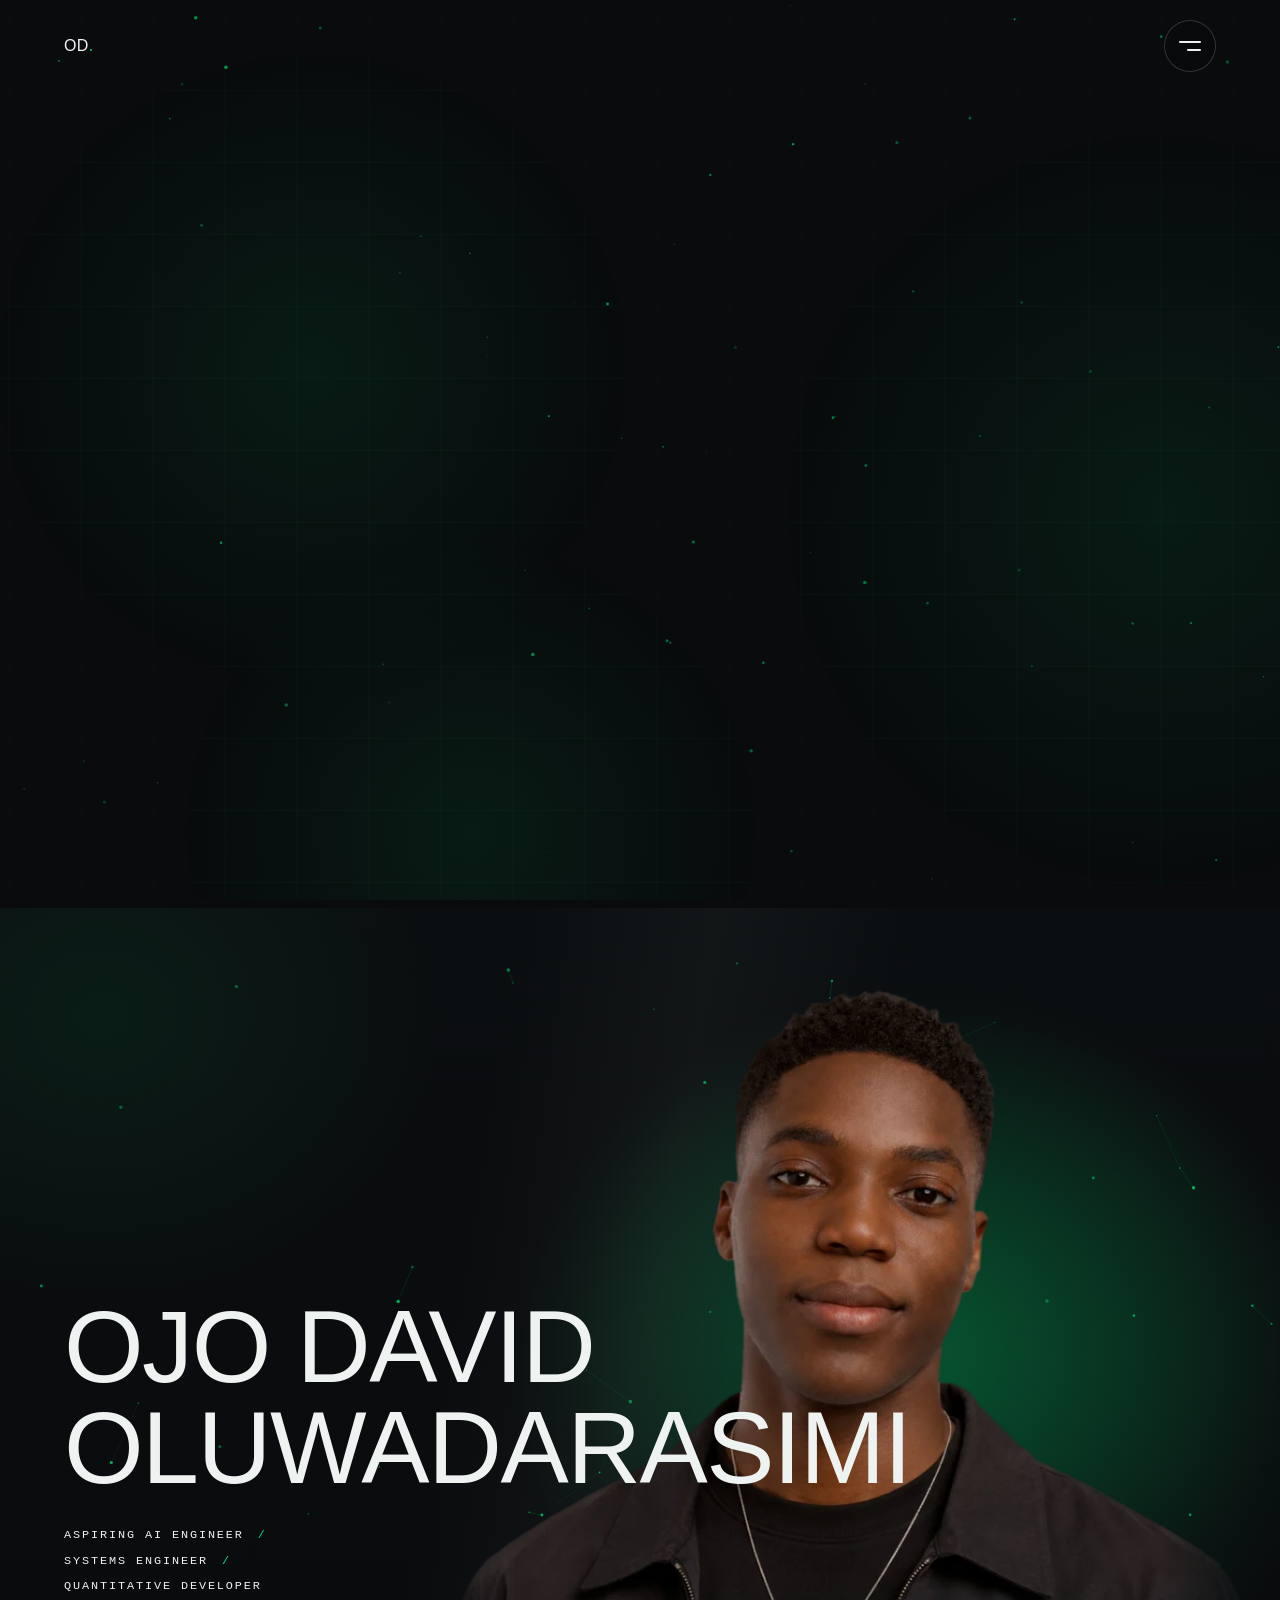
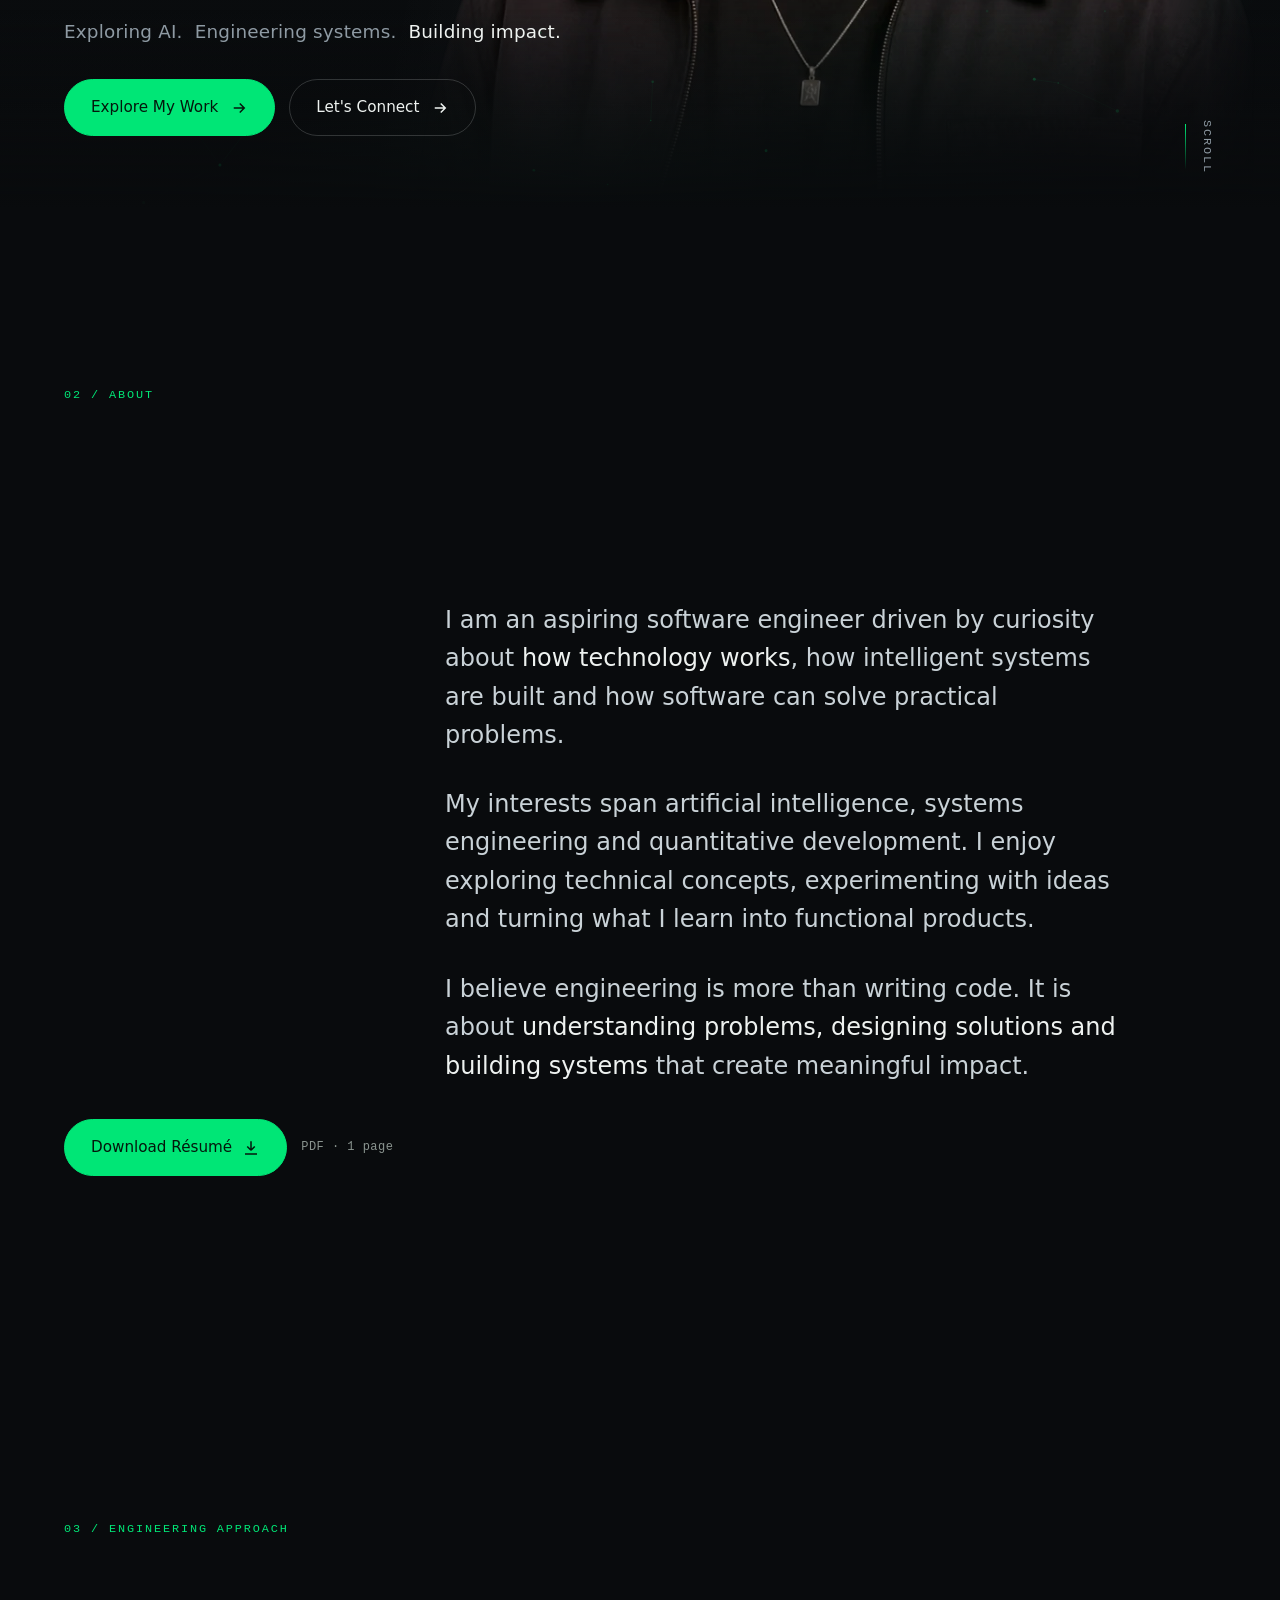
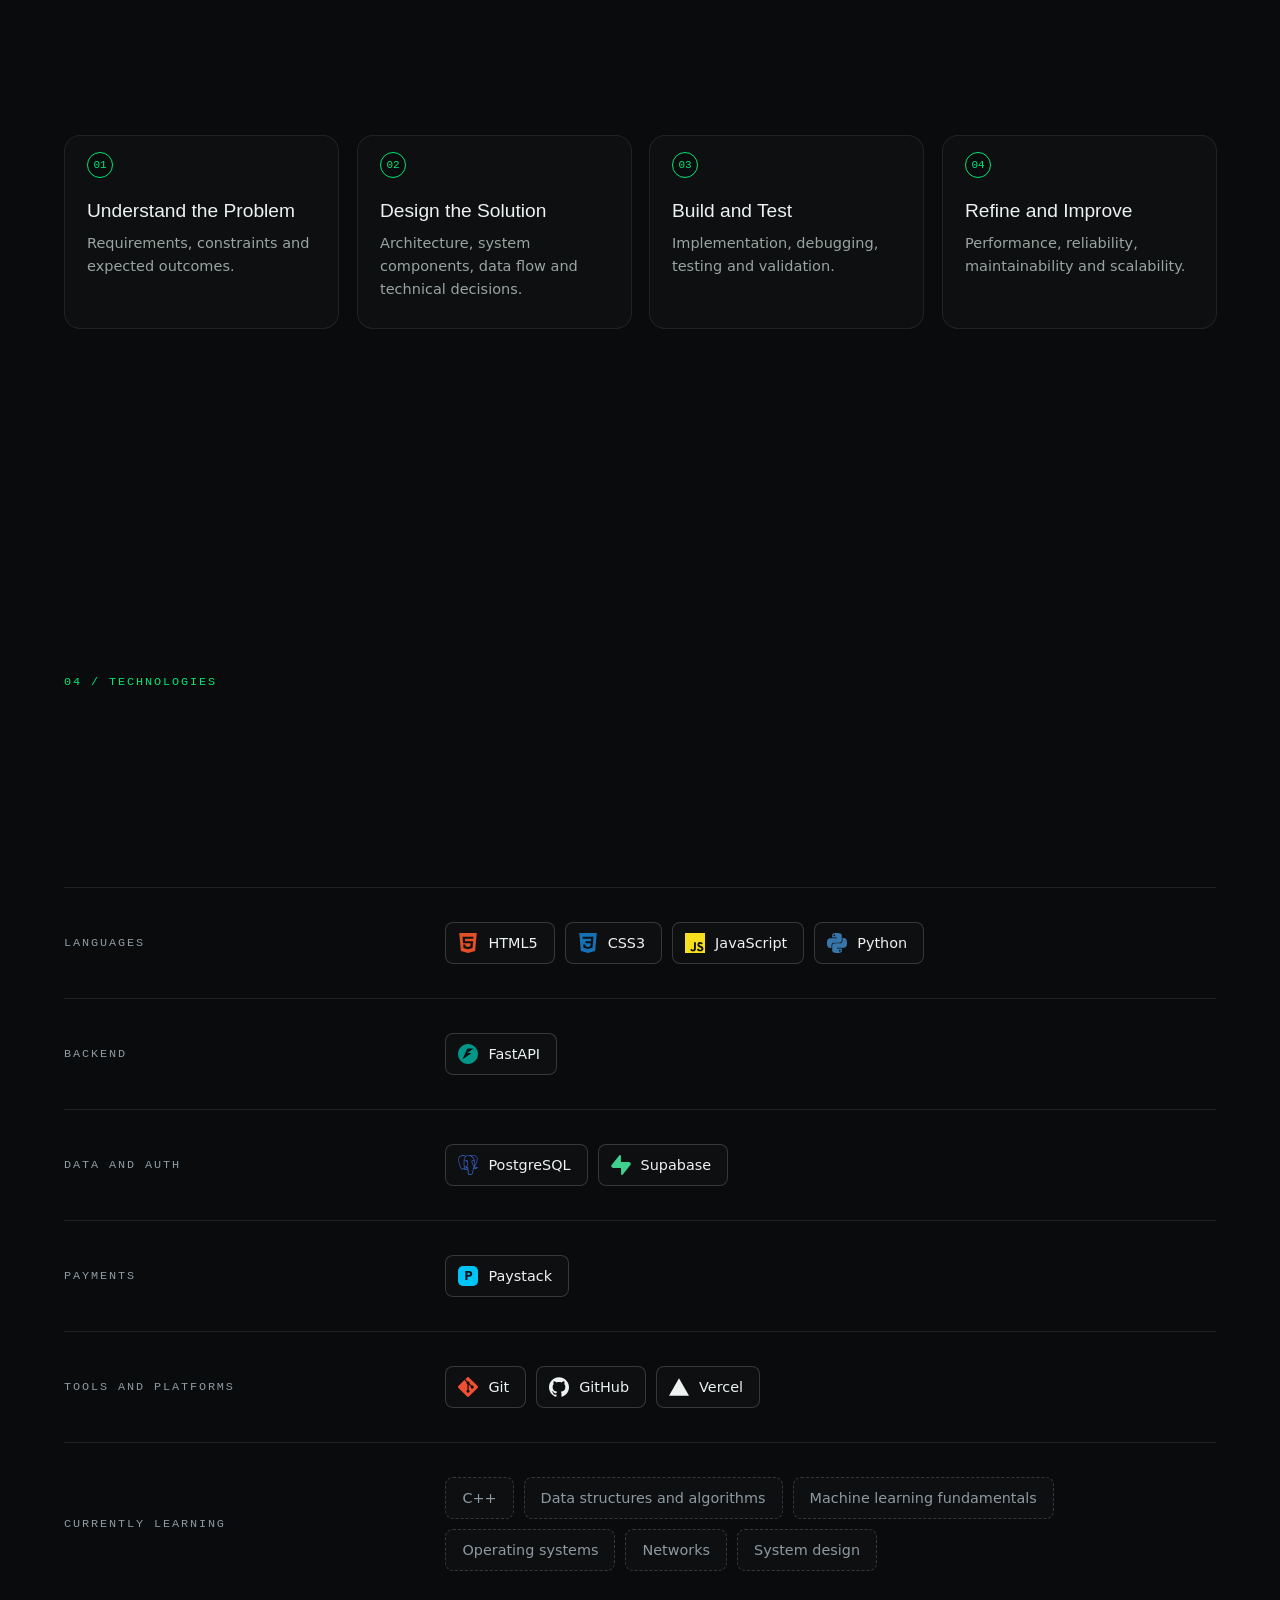
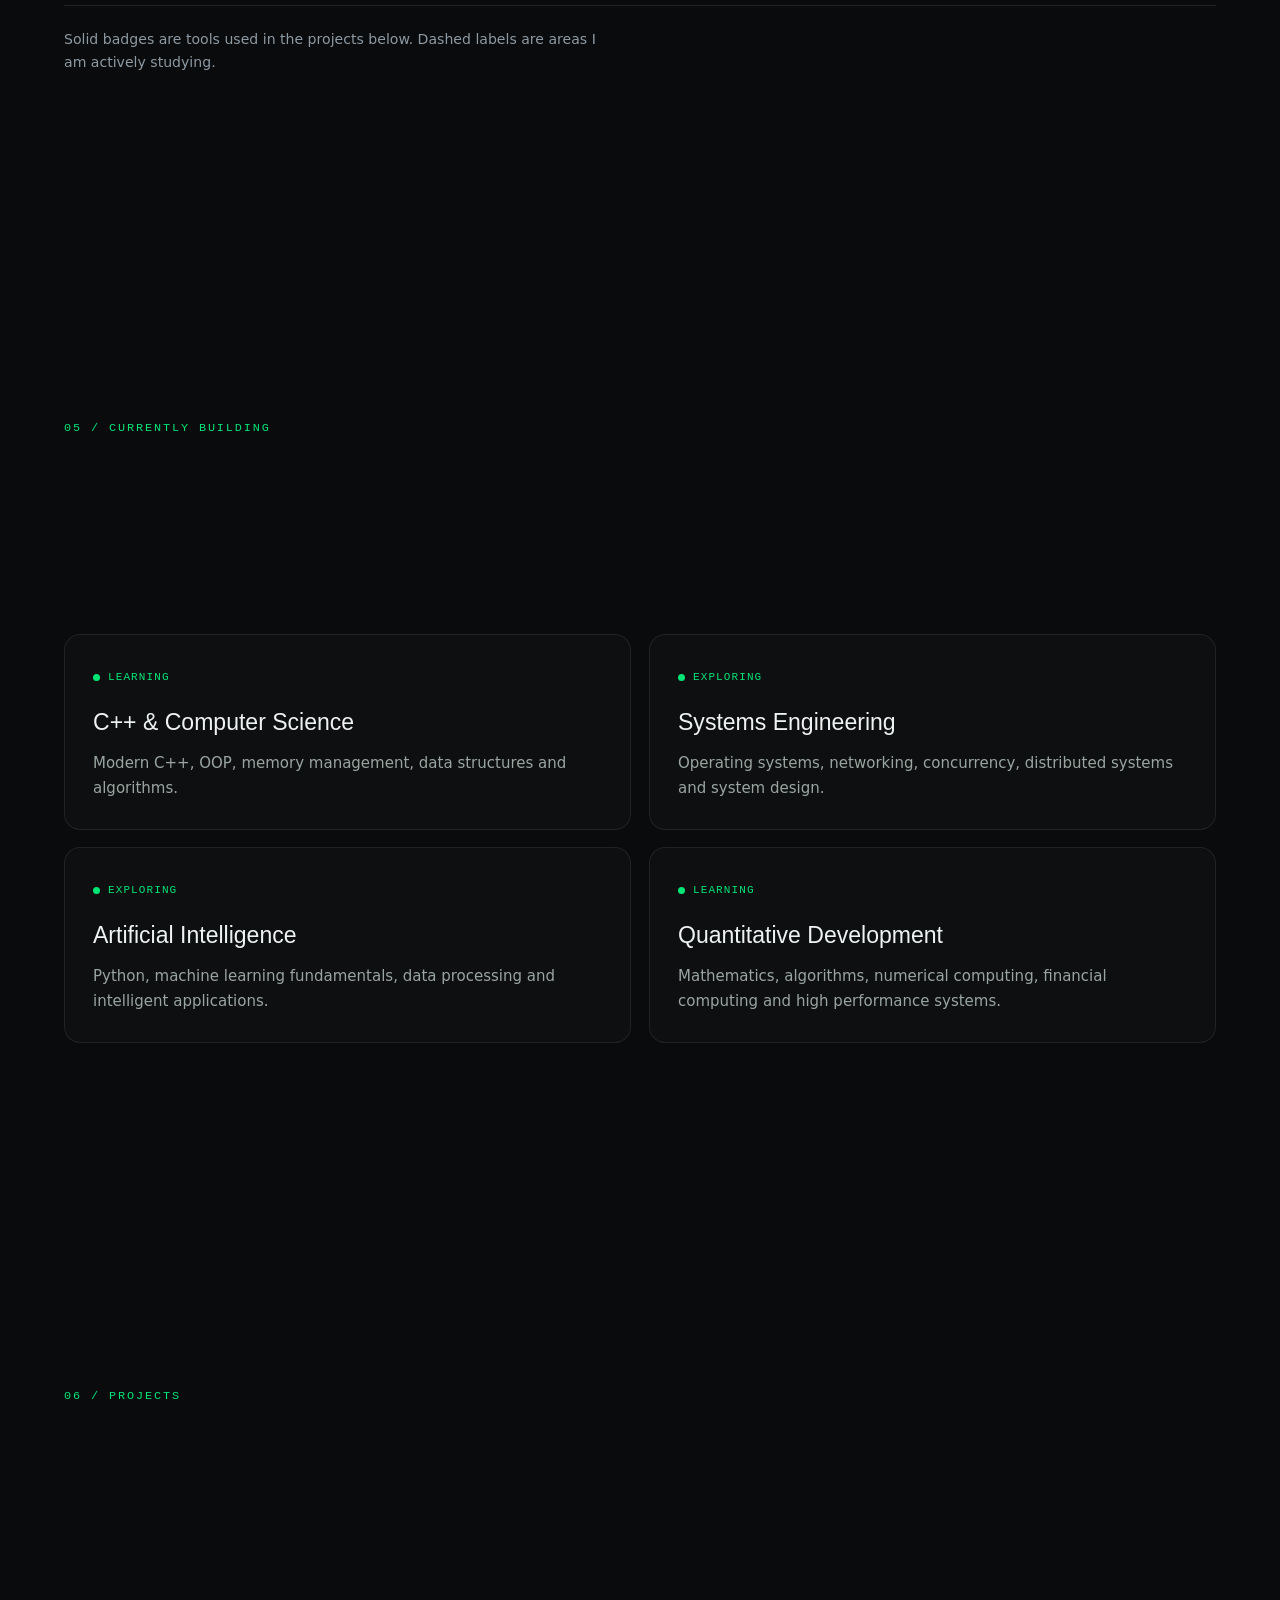
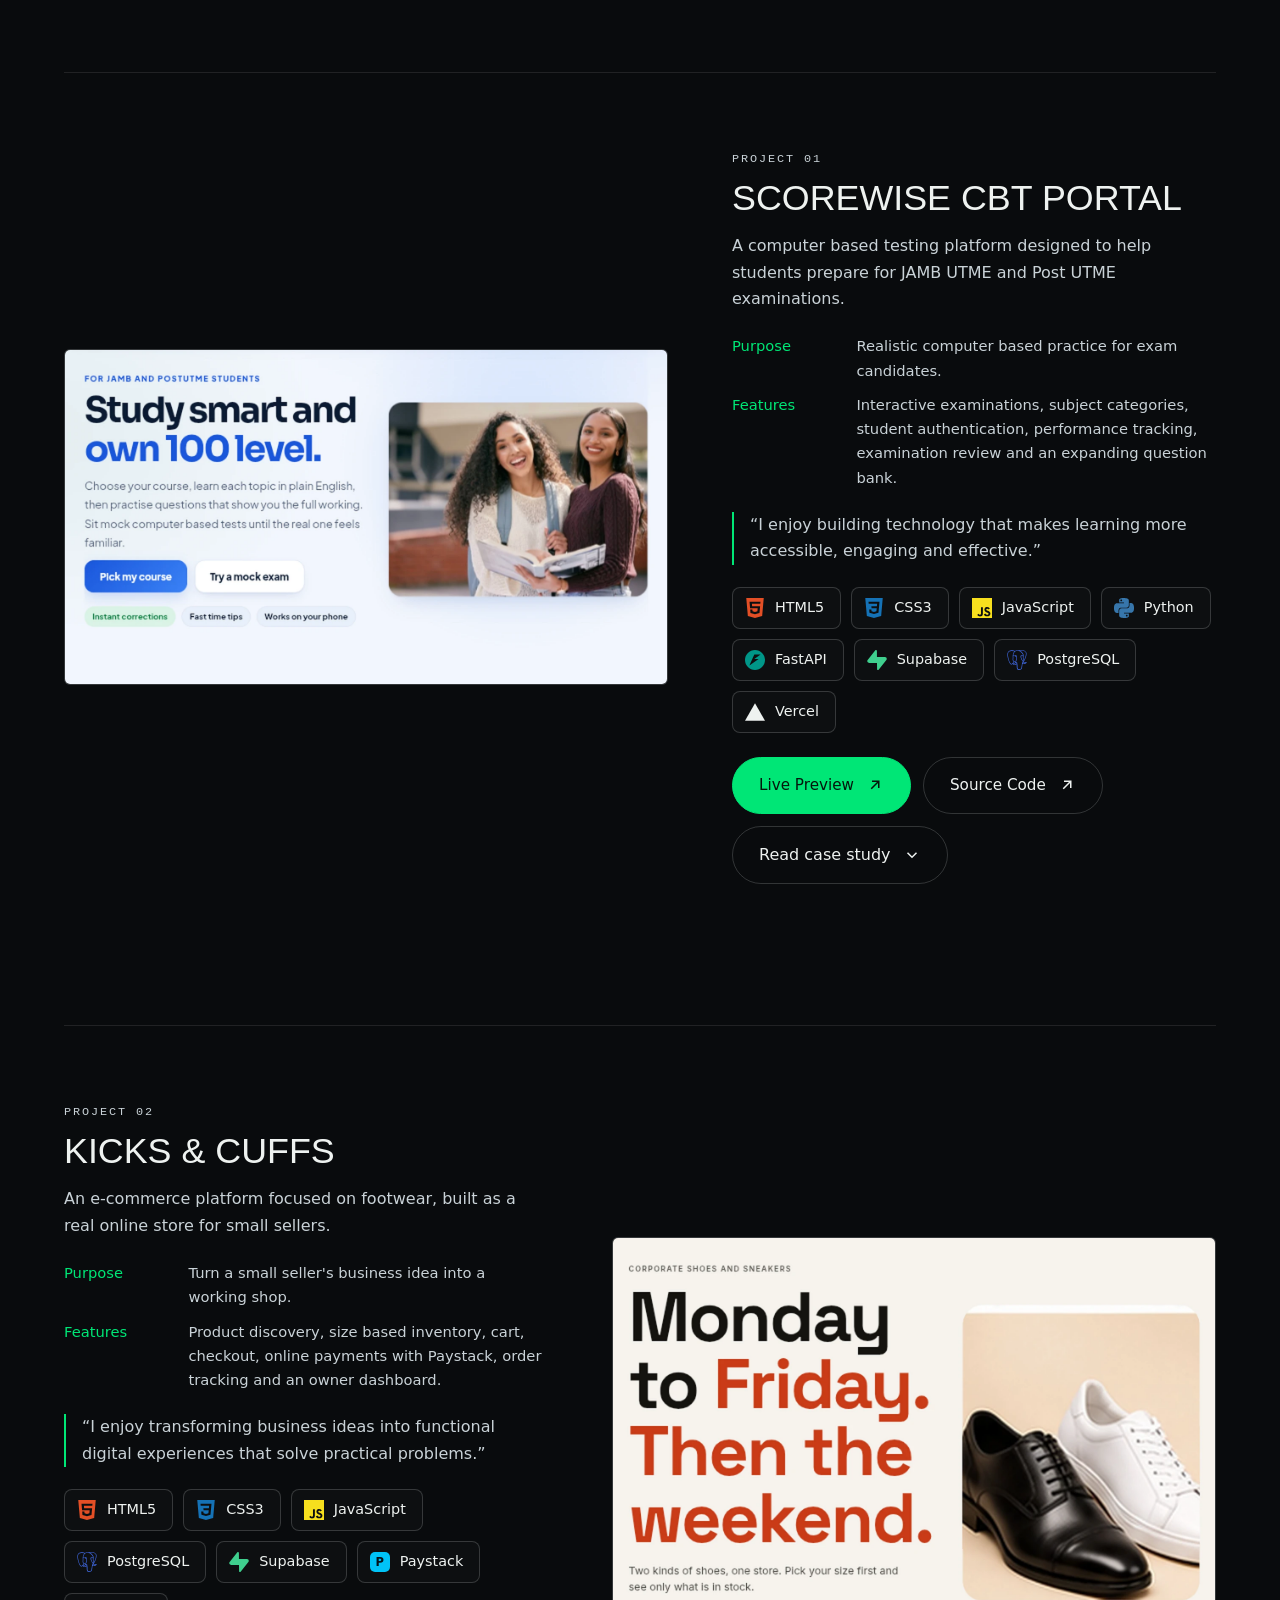
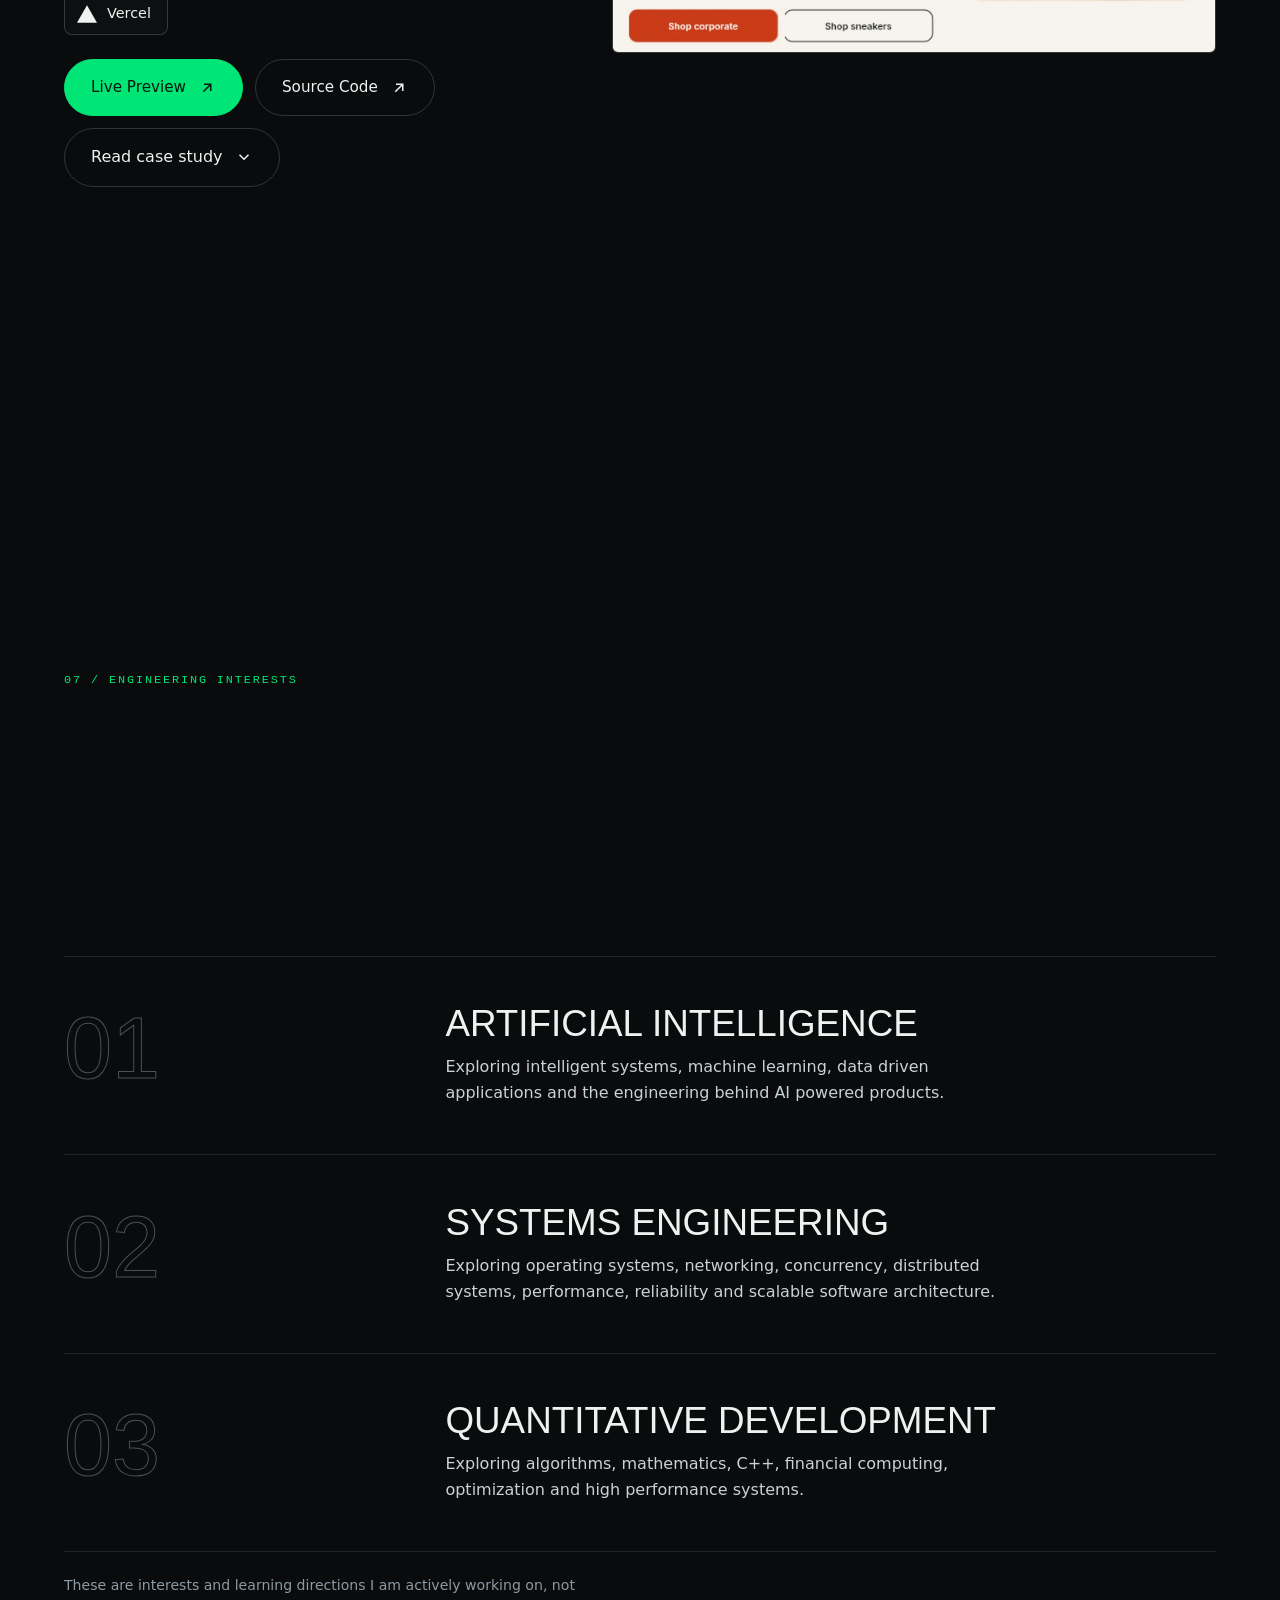
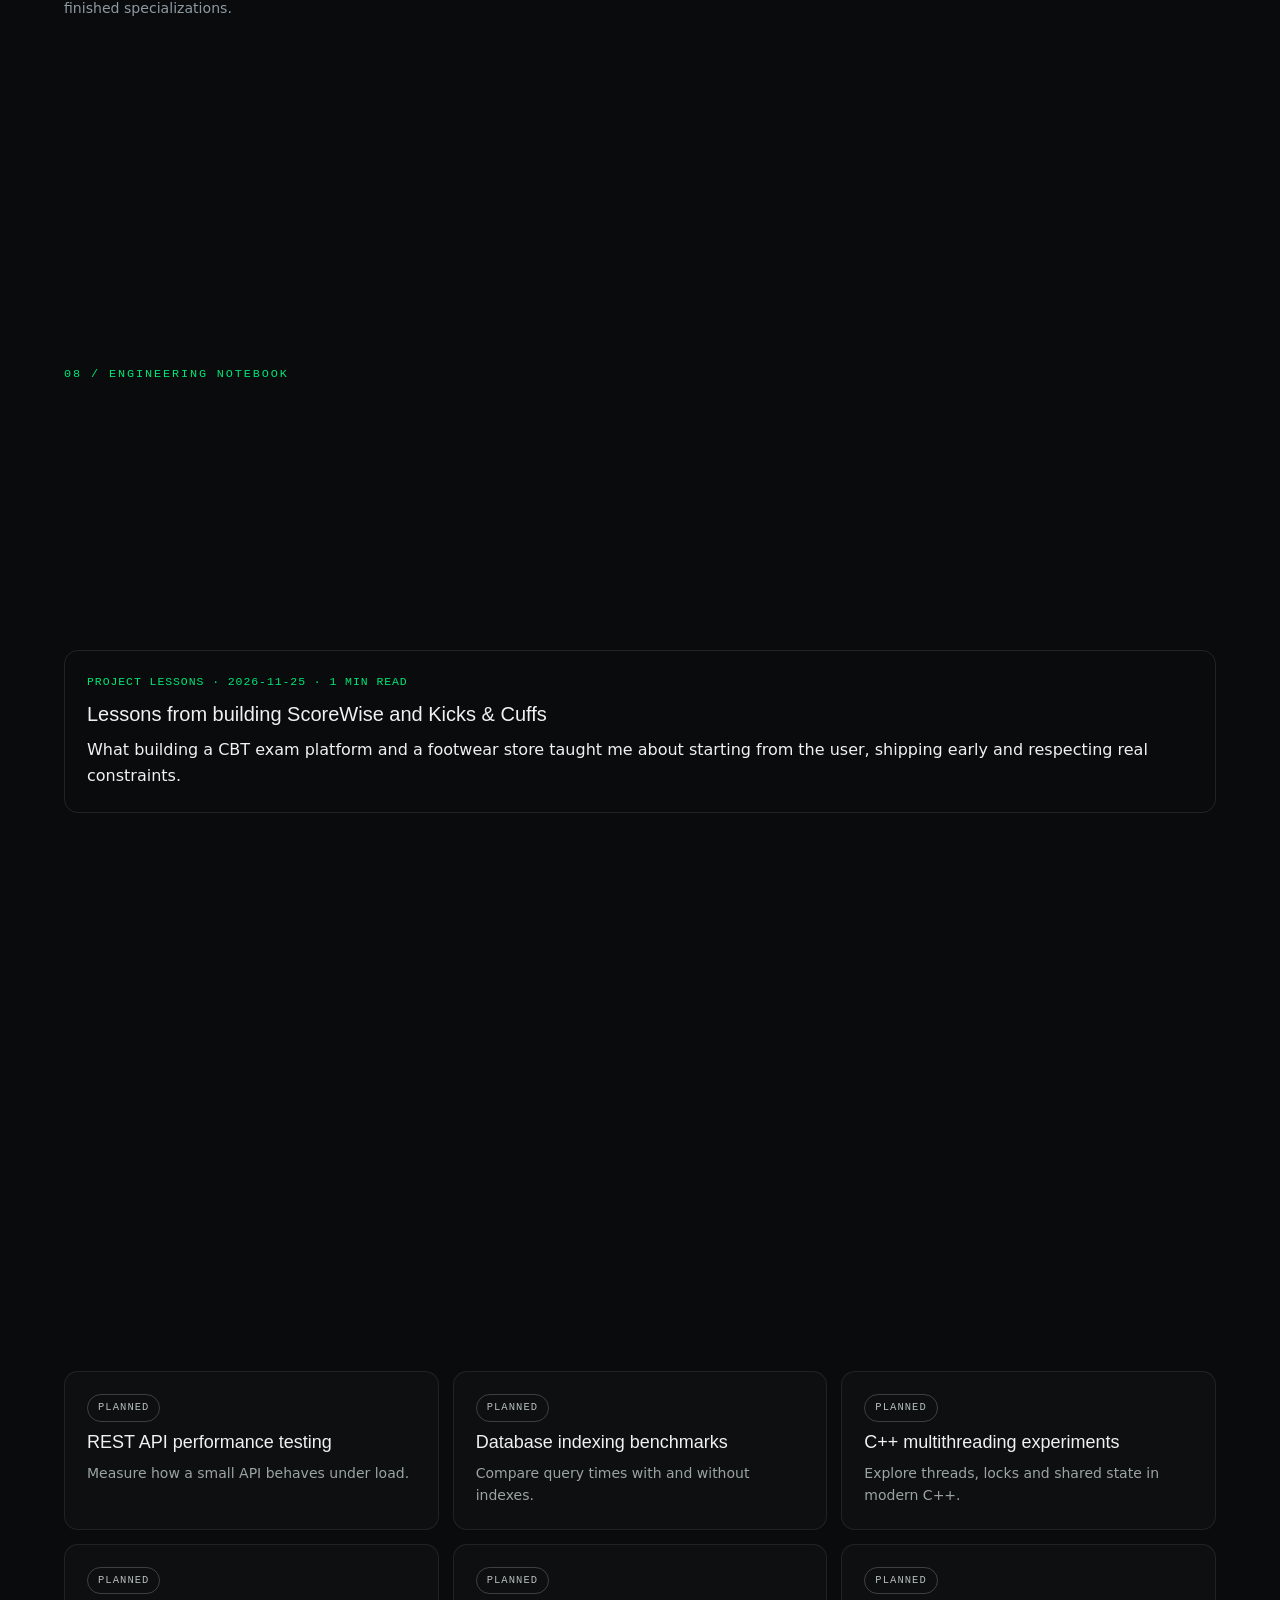
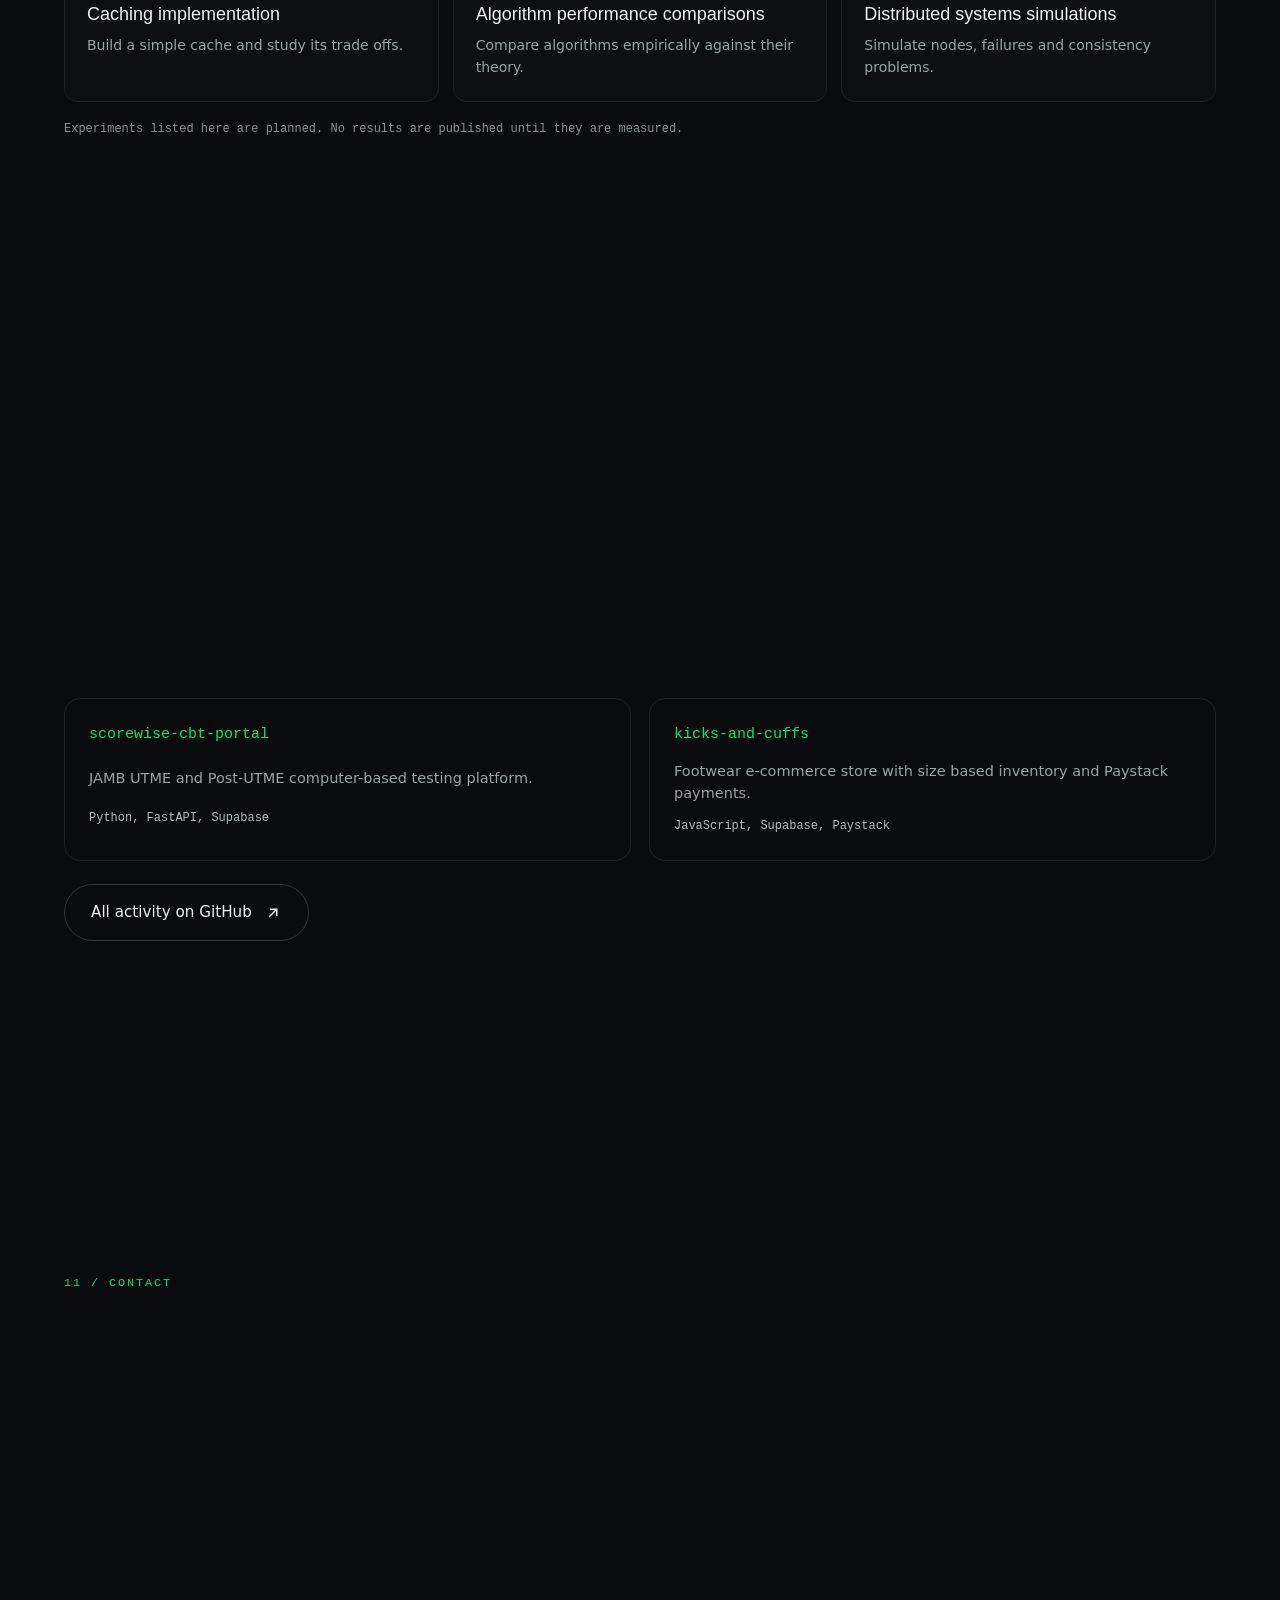
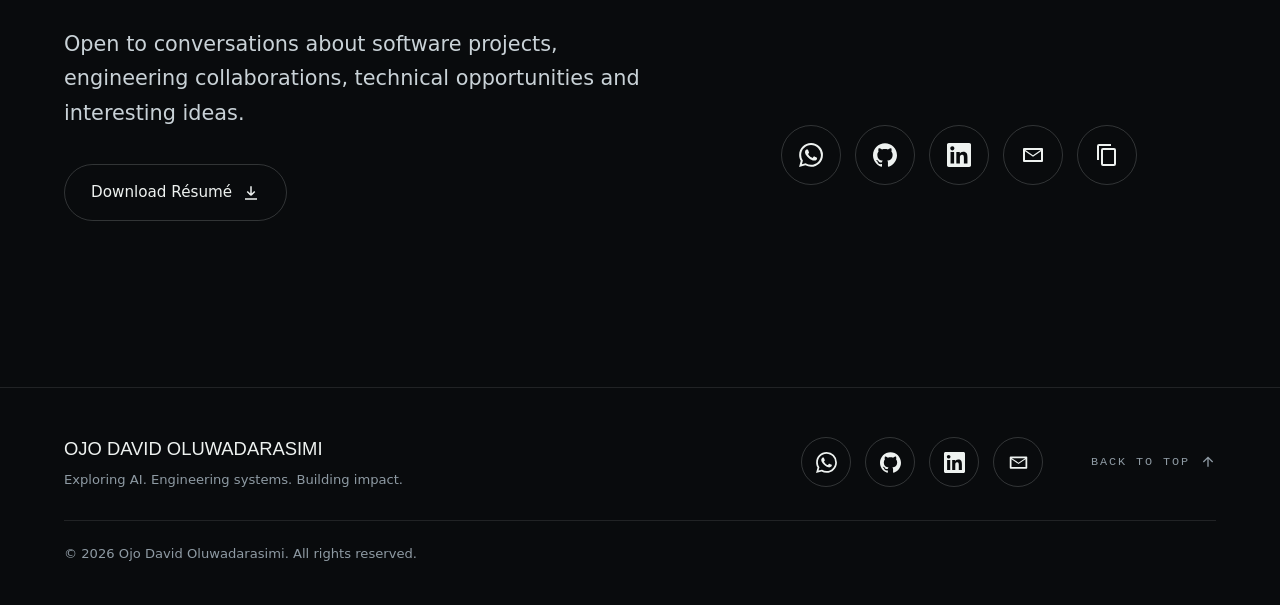
==== commit 7a4b5726: "Add bg.js script to index.html" ====
--- a/index.html
+++ b/index.html
@@ -299,6 +299,7 @@
 </footer>
 
 <script src="js/main.js" defer></script>
+<script src="js/bg.js" defer></script>
 <script src="js/data.js" defer></script>
 <script src="js/case-studies.js" defer></script>
 <script src="js/notebook.js" defer></script>
--- a/css/style.css
+++ b/css/style.css
@@ -128,7 +128,7 @@
 .badge .pay{width:20px;height:20px;border-radius:5px;background:#00C3F7;display:grid;place-items:center;color:#04121A;font-weight:700;font-size:.72rem;font-family:var(--body)}
 .badge.learn{border-style:dashed;color:var(--mute);padding-left:16px}
 .badge.learn:hover{color:var(--text)}
-.js .badges .badge{opacity:0;transform:translateY(14px);transition:opacity .7s var(--ease),transform .7s var(--ease),border-color .3s,background .3s}
+.js .row .badge{opacity:0;transform:translateY(14px);transition:opacity .7s var(--ease),transform .7s var(--ease),border-color .3s,background .3s}
 .js .row.in .badge{opacity:1;transform:none}
 .row.in .badge:nth-child(2){transition-delay:.06s}.row.in .badge:nth-child(3){transition-delay:.12s}.row.in .badge:nth-child(4){transition-delay:.18s}.row.in .badge:nth-child(5){transition-delay:.24s}.row.in .badge:nth-child(6){transition-delay:.3s}
 .row.in .badge:hover{transition-delay:0s}
@@ -138,8 +138,8 @@
 .proj{display:grid;grid-template-columns:minmax(0,1.25fr) minmax(0,1fr);gap:clamp(28px,5vw,80px);align-items:center;padding:clamp(40px,6vw,84px) 0;border-top:1px solid var(--line)}
 .proj:nth-of-type(even){grid-template-columns:minmax(0,1fr) minmax(0,1.25fr)}
 .proj:nth-of-type(even) .vis{order:2}
-.vis{position:relative;aspect-ratio:16/11;overflow:hidden;border-radius:6px;border:1px solid var(--line-2);background:#0C0F11}
-.vis img{position:absolute;inset:0;width:100%;height:100%;object-fit:cover;object-position:top;transform:scale(calc(1.07 - var(--p,0)*.07));transition:transform .2s linear}
+.vis{position:relative;aspect-ratio:var(--ar,16/11);overflow:hidden;border-radius:6px;border:1px solid var(--line-2);background:#0C0F11}
+.vis img{position:absolute;inset:0;width:100%;height:100%;object-fit:cover;object-position:center;transform:scale(calc(1.03 - var(--p,0)*.03));transition:transform .2s linear}
 .plate{position:absolute;inset:0;display:flex;flex-direction:column;justify-content:space-between;padding:clamp(18px,3vw,34px);background:
   radial-gradient(70% 80% at 85% 10%,rgba(0,230,118,.22),transparent 70%),
   linear-gradient(135deg,#0E1214,#0A0D0F)}
--- a/css/sections.css
+++ b/css/sections.css
@@ -0,0 +1,80 @@
+/* Upgrade sections: approach, building, case studies, notebook, lab, github, resume */
+.btn.res{gap:10px}
+.res-row{margin-top:34px;display:flex;flex-wrap:wrap;gap:14px;align-items:center}
+.res-row small{font-family:var(--mono);font-size:12px;color:var(--mut,#8A948F);letter-spacing:.04em}
+.sec-lead{max-width:620px;color:var(--mut,#9AA5A0);margin-top:22px;line-height:1.7}
+
+/* Approach timeline */
+.steps{list-style:none;margin:56px 0 0;padding:0;display:grid;grid-template-columns:repeat(4,1fr);gap:18px;position:relative;counter-reset:s}
+.steps::before{content:"";position:absolute;left:0;right:0;top:28px;height:1px;background:linear-gradient(90deg,var(--acc),rgba(0,230,118,.08));transform-origin:left;transform:scaleX(0);transition:transform 1.4s var(--ease)}
+.steps.in::before{transform:scaleX(1)}
+.step{position:relative;padding:64px 22px 26px;border:1px solid rgba(255,255,255,.08);border-radius:16px;background:rgba(255,255,255,.02);transition:border-color .4s,transform .5s var(--ease),background .4s}
+.step:hover{border-color:rgba(0,230,118,.45);transform:translateY(-4px);background:rgba(0,230,118,.04)}
+.step .n{position:absolute;top:16px;left:22px;width:26px;height:26px;border-radius:50%;background:var(--bg);border:1px solid var(--acc);display:grid;place-items:center;font-family:var(--mono);font-size:11px;color:var(--acc)}
+.step h3{font-family:var(--display);font-size:clamp(17px,1.5vw,21px);line-height:1.15;margin:0 0 10px;font-weight:400}
+.step p{margin:0;color:var(--mut,#9AA5A0);font-size:14.5px;line-height:1.6}
+
+/* Currently building */
+.areas{display:grid;grid-template-columns:repeat(2,1fr);gap:18px;margin-top:52px}
+.area{padding:28px;border:1px solid rgba(255,255,255,.08);border-radius:16px;background:rgba(255,255,255,.02);transition:border-color .4s,transform .5s var(--ease)}
+.area:hover{border-color:rgba(0,230,118,.4);transform:translateY(-3px)}
+.area h3{font-family:var(--display);font-weight:400;font-size:clamp(19px,1.8vw,24px);margin:14px 0 10px}
+.area p{margin:0;color:var(--mut,#9AA5A0);line-height:1.65;font-size:15px}
+.stat{display:inline-flex;align-items:center;gap:8px;font-family:var(--mono);font-size:11px;letter-spacing:.1em;text-transform:uppercase;color:var(--acc)}
+.stat i{width:7px;height:7px;border-radius:50%;background:var(--acc);box-shadow:0 0 0 0 rgba(0,230,118,.6);animation:pulse 2.4s infinite}
+@keyframes pulse{70%{box-shadow:0 0 0 8px rgba(0,230,118,0)}100%{box-shadow:0 0 0 0 rgba(0,230,118,0)}}
+
+/* Case study */
+.cs-toggle{cursor:pointer;font:inherit}
+.cs-toggle .chev{transition:transform .4s var(--ease)}
+.cs-toggle[aria-expanded="true"] .chev{transform:rotate(180deg)}
+.cs{display:grid;grid-template-rows:0fr;transition:grid-template-rows .6s var(--ease);grid-column:1/-1}
+.cs.open{grid-template-rows:1fr}
+.cs>.cs-in{overflow:hidden;min-height:0}
+.cs-grid{margin-top:34px;padding-top:30px;border-top:1px solid rgba(255,255,255,.1);display:grid;grid-template-columns:repeat(2,1fr);gap:26px 40px}
+.cs-grid>div{min-width:0}
+.cs-grid h4{font-family:var(--mono);font-weight:400;font-size:11.5px;letter-spacing:.14em;text-transform:uppercase;color:var(--acc);margin:0 0 10px}
+.cs-grid p,.cs-grid li{color:var(--mut,#B4BEB9);line-height:1.65;font-size:15px;margin:0}
+.cs-grid ul{margin:0;padding-left:18px;display:grid;gap:6px}
+.cs-grid .wide{grid-column:1/-1}
+.cs-grid .flow{display:flex;flex-wrap:wrap;gap:8px;align-items:center;font-family:var(--mono);font-size:12.5px}
+.cs-grid .flow b{font-weight:400;padding:6px 12px;border:1px solid rgba(0,230,118,.35);border-radius:999px;color:#EEF2F0}
+.cs-grid .flow em{color:var(--acc);font-style:normal}
+.cs-grid .note{font-size:13px;opacity:.75}
+
+/* Notebook & lab */
+.empty{margin-top:44px;padding:34px;border:1px dashed rgba(255,255,255,.18);border-radius:16px;display:grid;gap:10px}
+.empty b{font-family:var(--display);font-weight:400;font-size:20px}
+.empty p{margin:0;color:var(--mut,#9AA5A0);line-height:1.65;max-width:640px}
+.chips{display:flex;flex-wrap:wrap;gap:8px;margin-top:8px}
+.chip{font-family:var(--mono);font-size:12px;padding:7px 12px;border:1px dashed rgba(255,255,255,.2);border-radius:999px;color:#B4BEB9}
+.arts{display:grid;gap:14px;margin-top:44px}
+.art{border:1px solid rgba(255,255,255,.1);border-radius:14px;padding:22px}
+.art summary{cursor:pointer;list-style:none;display:grid;gap:6px}
+.art summary::-webkit-details-marker{display:none}
+.art .meta{font-family:var(--mono);font-size:11.5px;color:var(--acc);letter-spacing:.08em;text-transform:uppercase}
+.art h3{margin:0;font-family:var(--display);font-weight:400;font-size:20px}
+.art .body h4{font-family:var(--mono);font-weight:400;font-size:12px;letter-spacing:.12em;text-transform:uppercase;color:var(--acc);margin:22px 0 6px}
+.art .body{margin-top:16px;color:#B4BEB9;line-height:1.75}
+.labs{display:grid;grid-template-columns:repeat(3,1fr);gap:14px;margin-top:44px}
+.lab{padding:22px;border:1px solid rgba(255,255,255,.08);border-radius:14px;background:rgba(255,255,255,.02);display:grid;gap:10px;align-content:start}
+.lab h3{margin:0;font-family:var(--display);font-weight:400;font-size:18px;line-height:1.2}
+.lab p{margin:0;color:#9AA5A0;font-size:14px;line-height:1.55}
+.pill{justify-self:start;font-family:var(--mono);font-size:10.5px;letter-spacing:.1em;text-transform:uppercase;padding:4px 10px;border-radius:999px;border:1px solid rgba(255,255,255,.2);color:#B4BEB9}
+.pill.on{border-color:var(--acc);color:var(--acc)}
+.lab-note{margin-top:18px;font-family:var(--mono);font-size:12px;color:#8A948F}
+
+/* GitHub */
+.repos{display:grid;grid-template-columns:repeat(2,1fr);gap:18px;margin-top:44px}
+.repo{display:grid;gap:12px;padding:24px;border:1px solid rgba(255,255,255,.1);border-radius:16px;color:inherit;text-decoration:none;transition:border-color .4s,transform .5s var(--ease)}
+.repo:hover,.repo:focus-visible{border-color:var(--acc);transform:translateY(-3px)}
+.repo b{font-family:var(--mono);font-weight:400;font-size:15px;color:var(--acc);word-break:break-all}
+.repo p{margin:0;color:#9AA5A0;font-size:14.5px;line-height:1.55}
+.repo .m{display:flex;flex-wrap:wrap;gap:14px;font-family:var(--mono);font-size:12px;color:#B4BEB9}
+.gh-more{margin-top:22px}
+
+@media (max-width:1000px){.steps{grid-template-columns:repeat(2,1fr)}.steps::before{display:none}.labs{grid-template-columns:repeat(2,1fr)}}
+@media (max-width:760px){.steps,.areas,.labs,.repos,.cs-grid{grid-template-columns:1fr}.step{padding-top:60px}.area,.empty{padding:22px}}
+@media (prefers-reduced-motion:reduce){.cs,.steps::before,.step,.area,.repo{transition:none}.stat i{animation:none}.steps::before{transform:none}}
+.proj>.cs{order:3;margin-top:calc(-1*clamp(28px,5vw,80px));transition:grid-template-rows .6s var(--ease),margin-top .6s var(--ease)}
+.proj>.cs.open{margin-top:0}
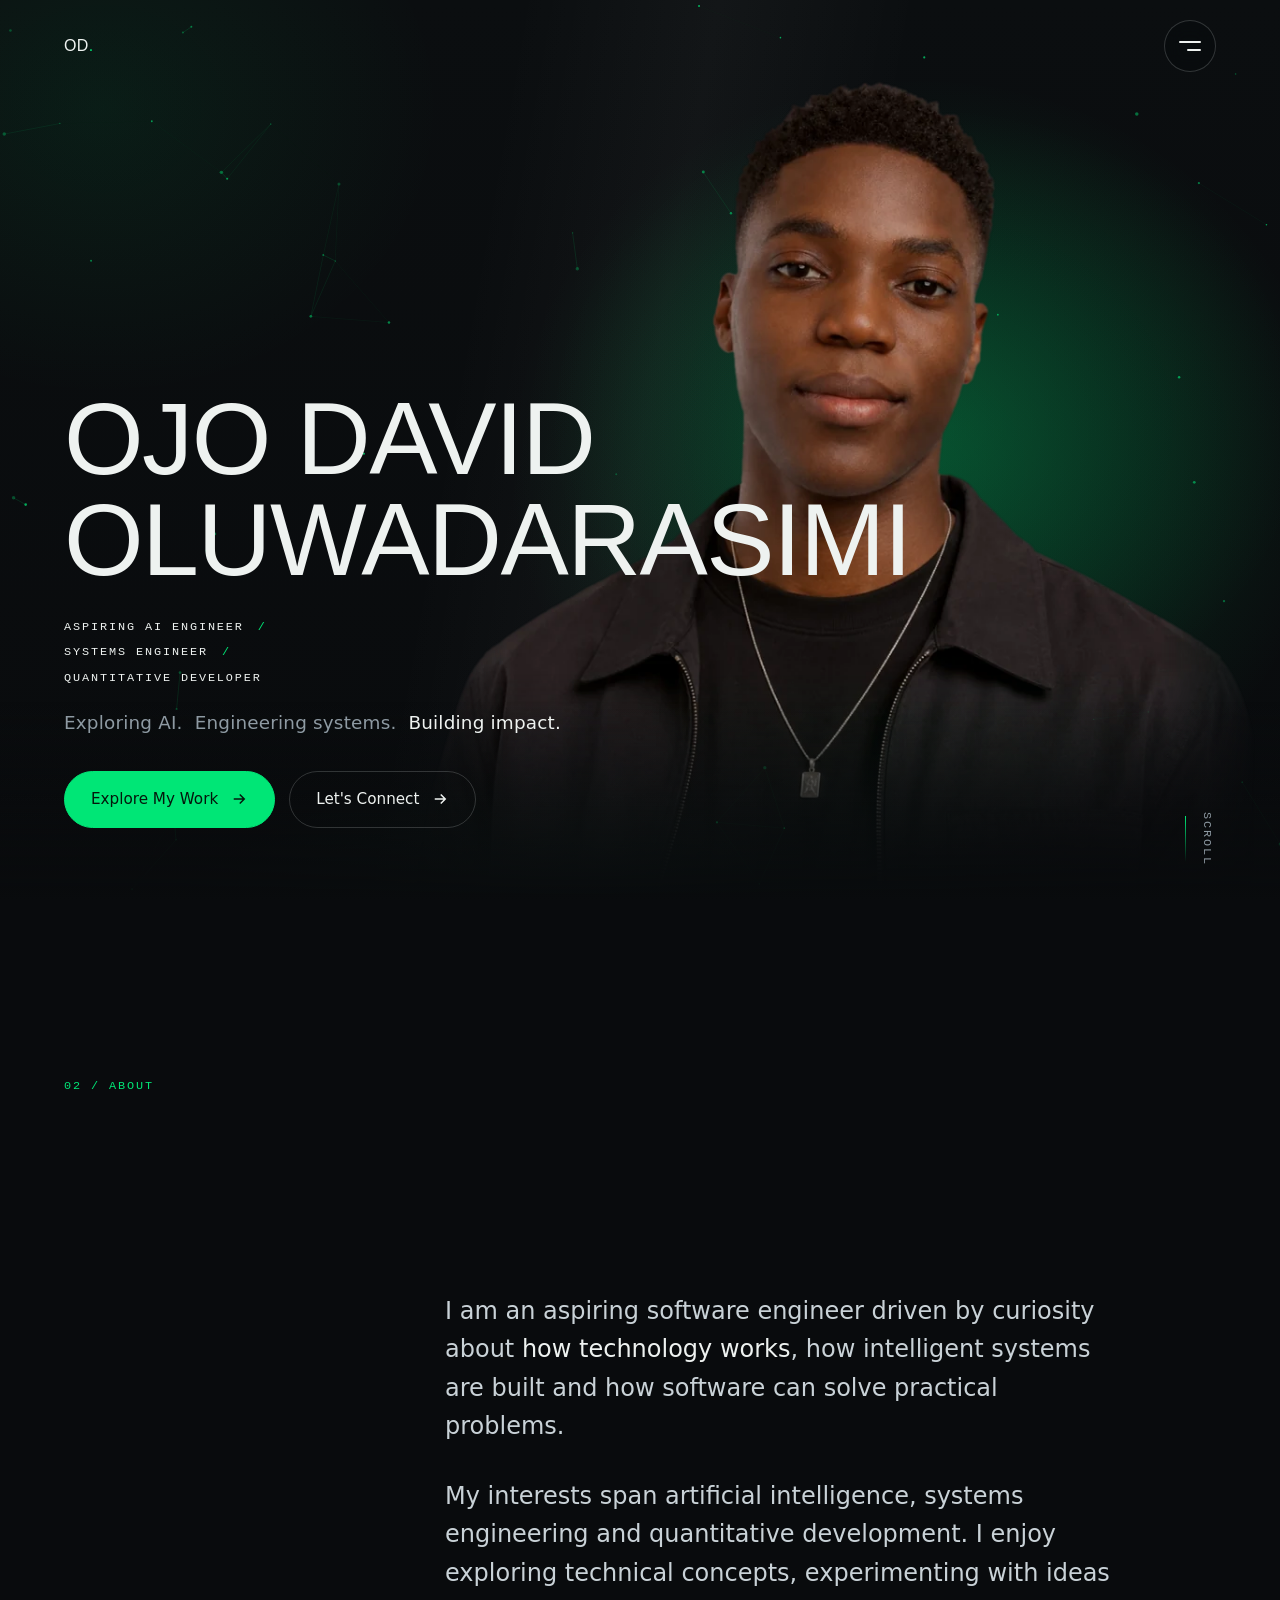
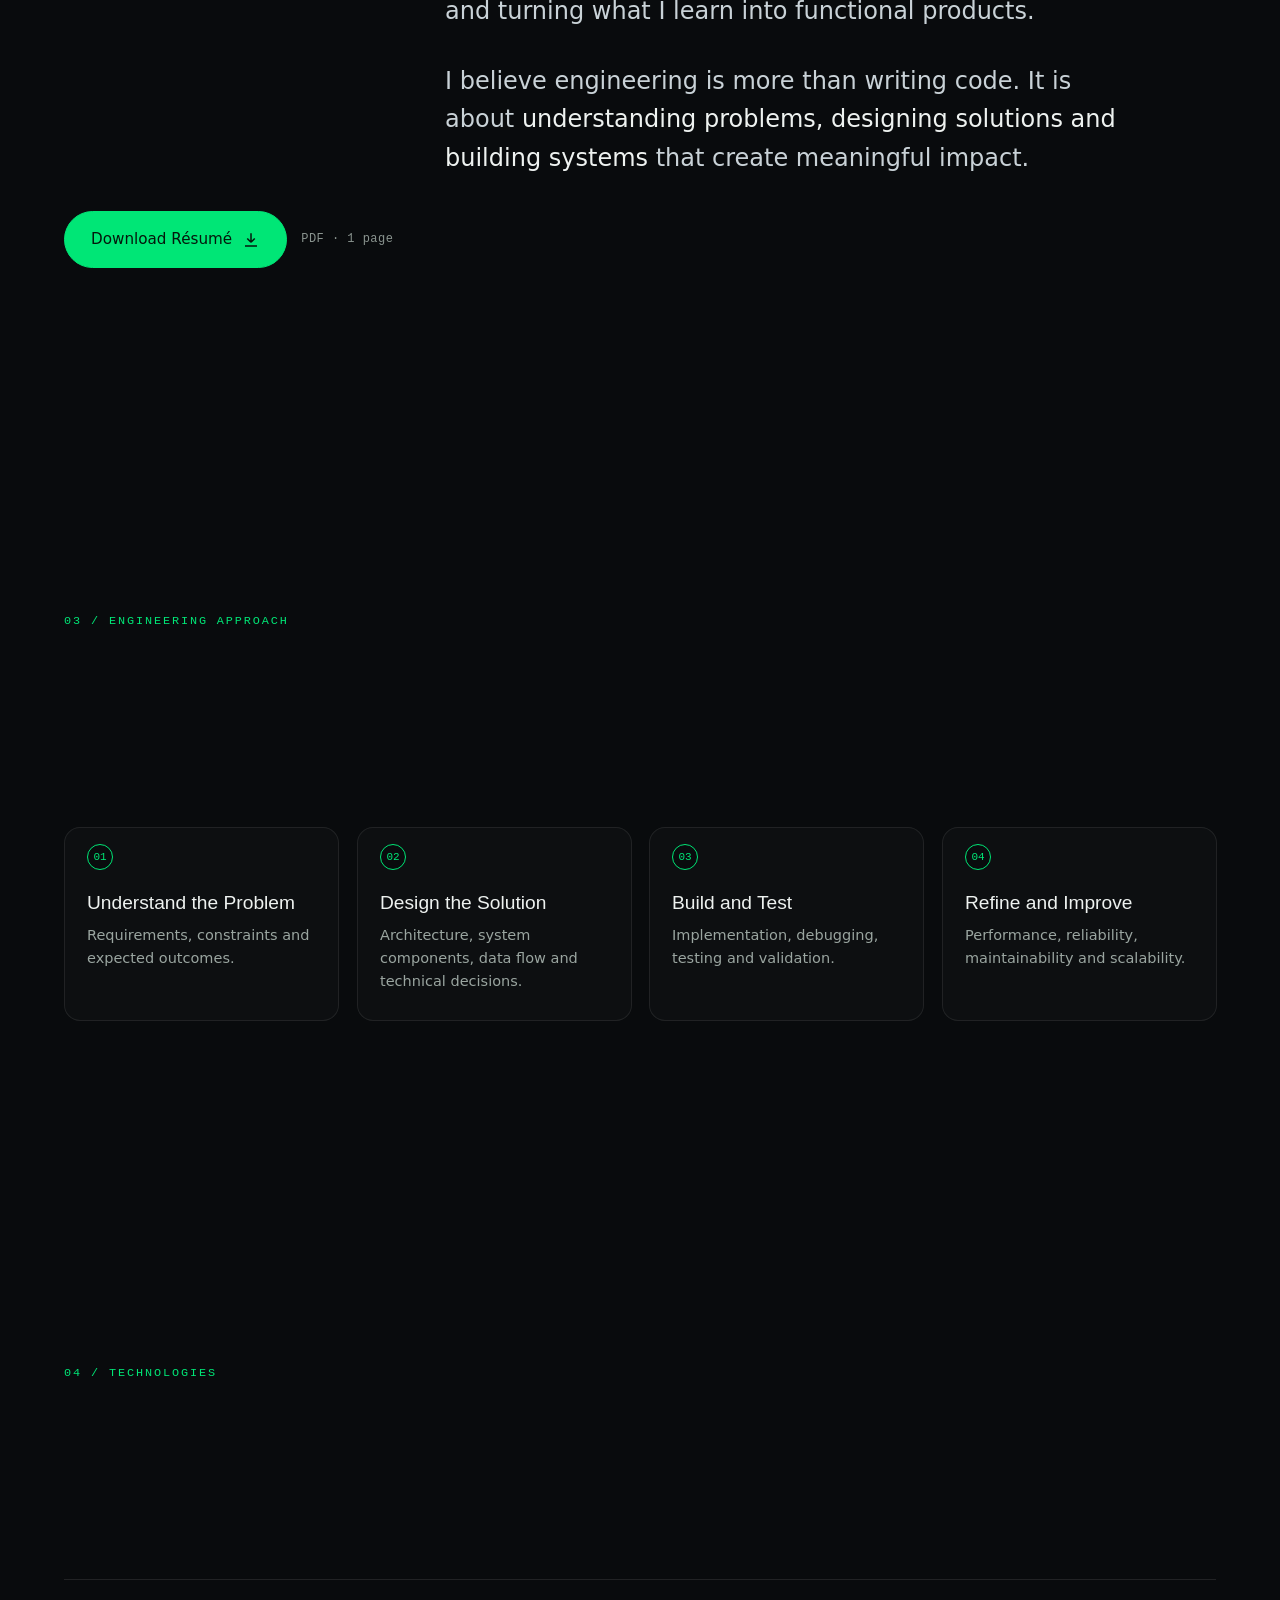
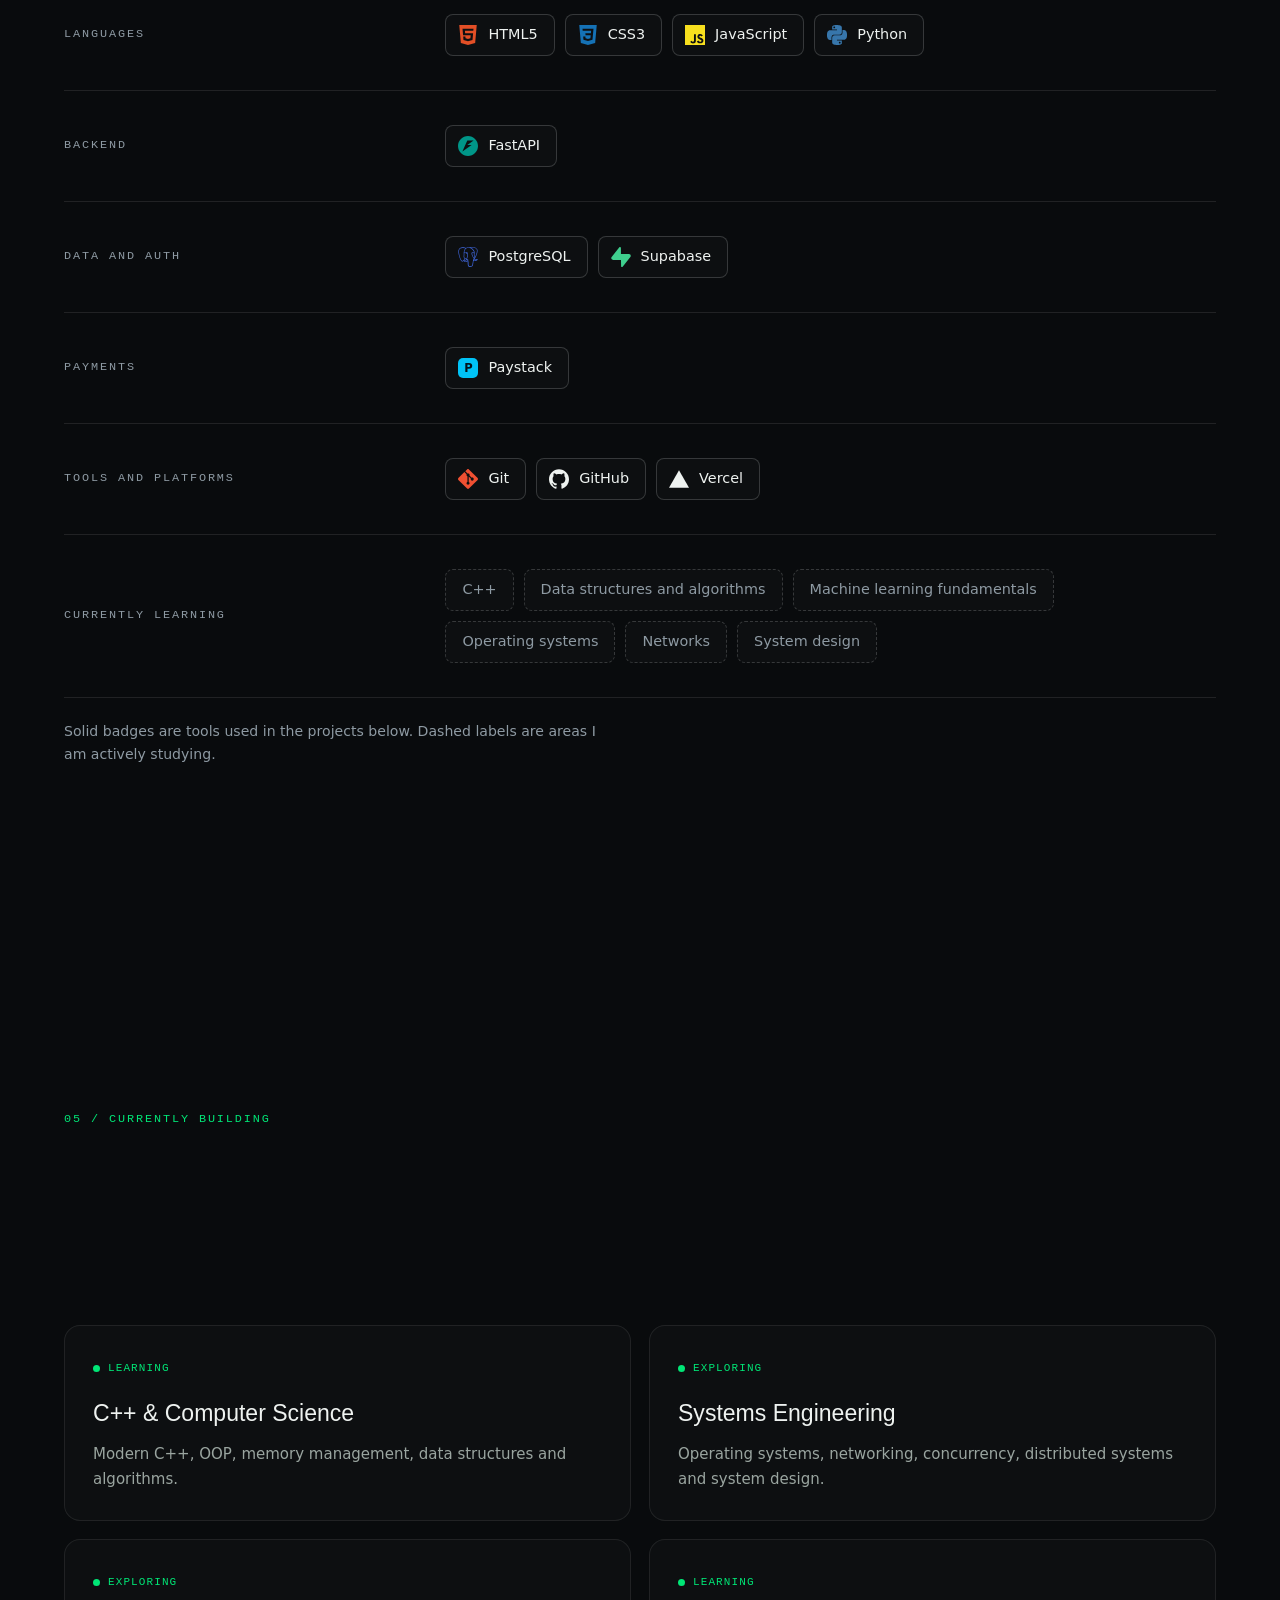
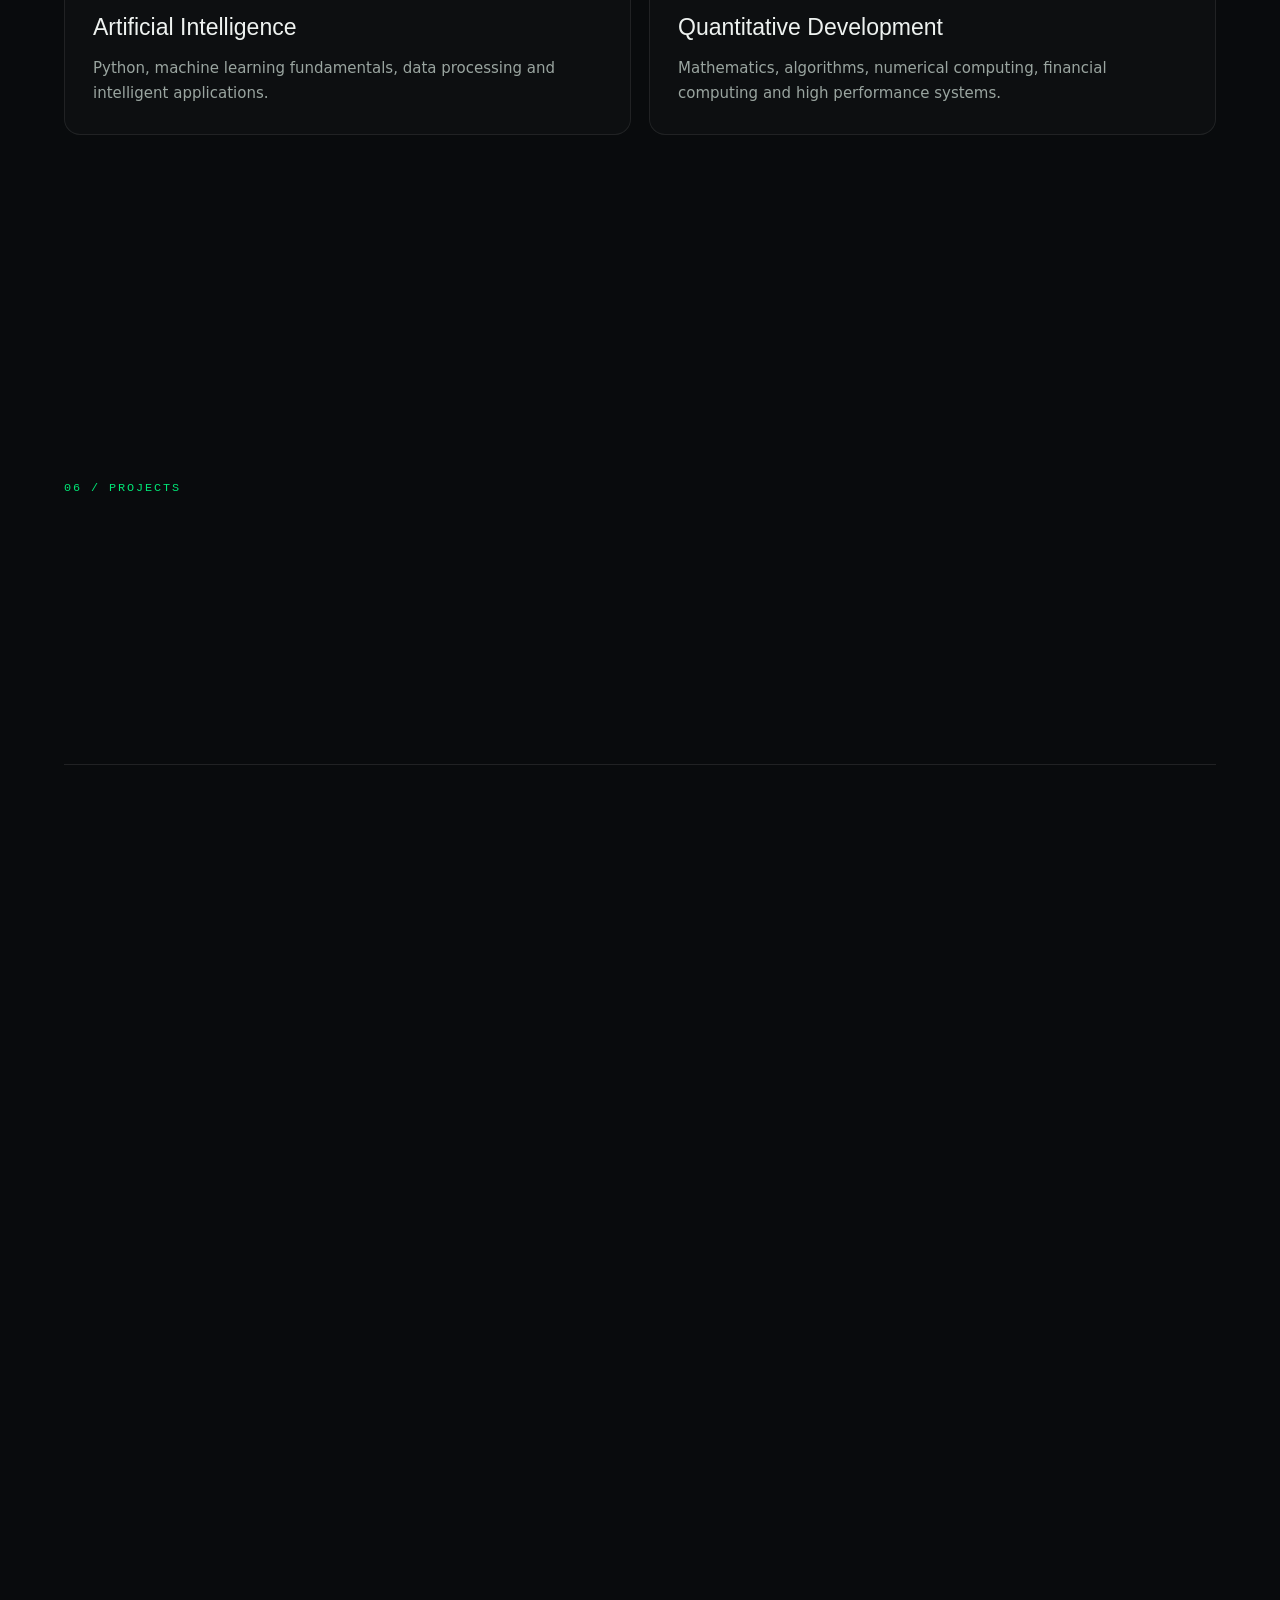
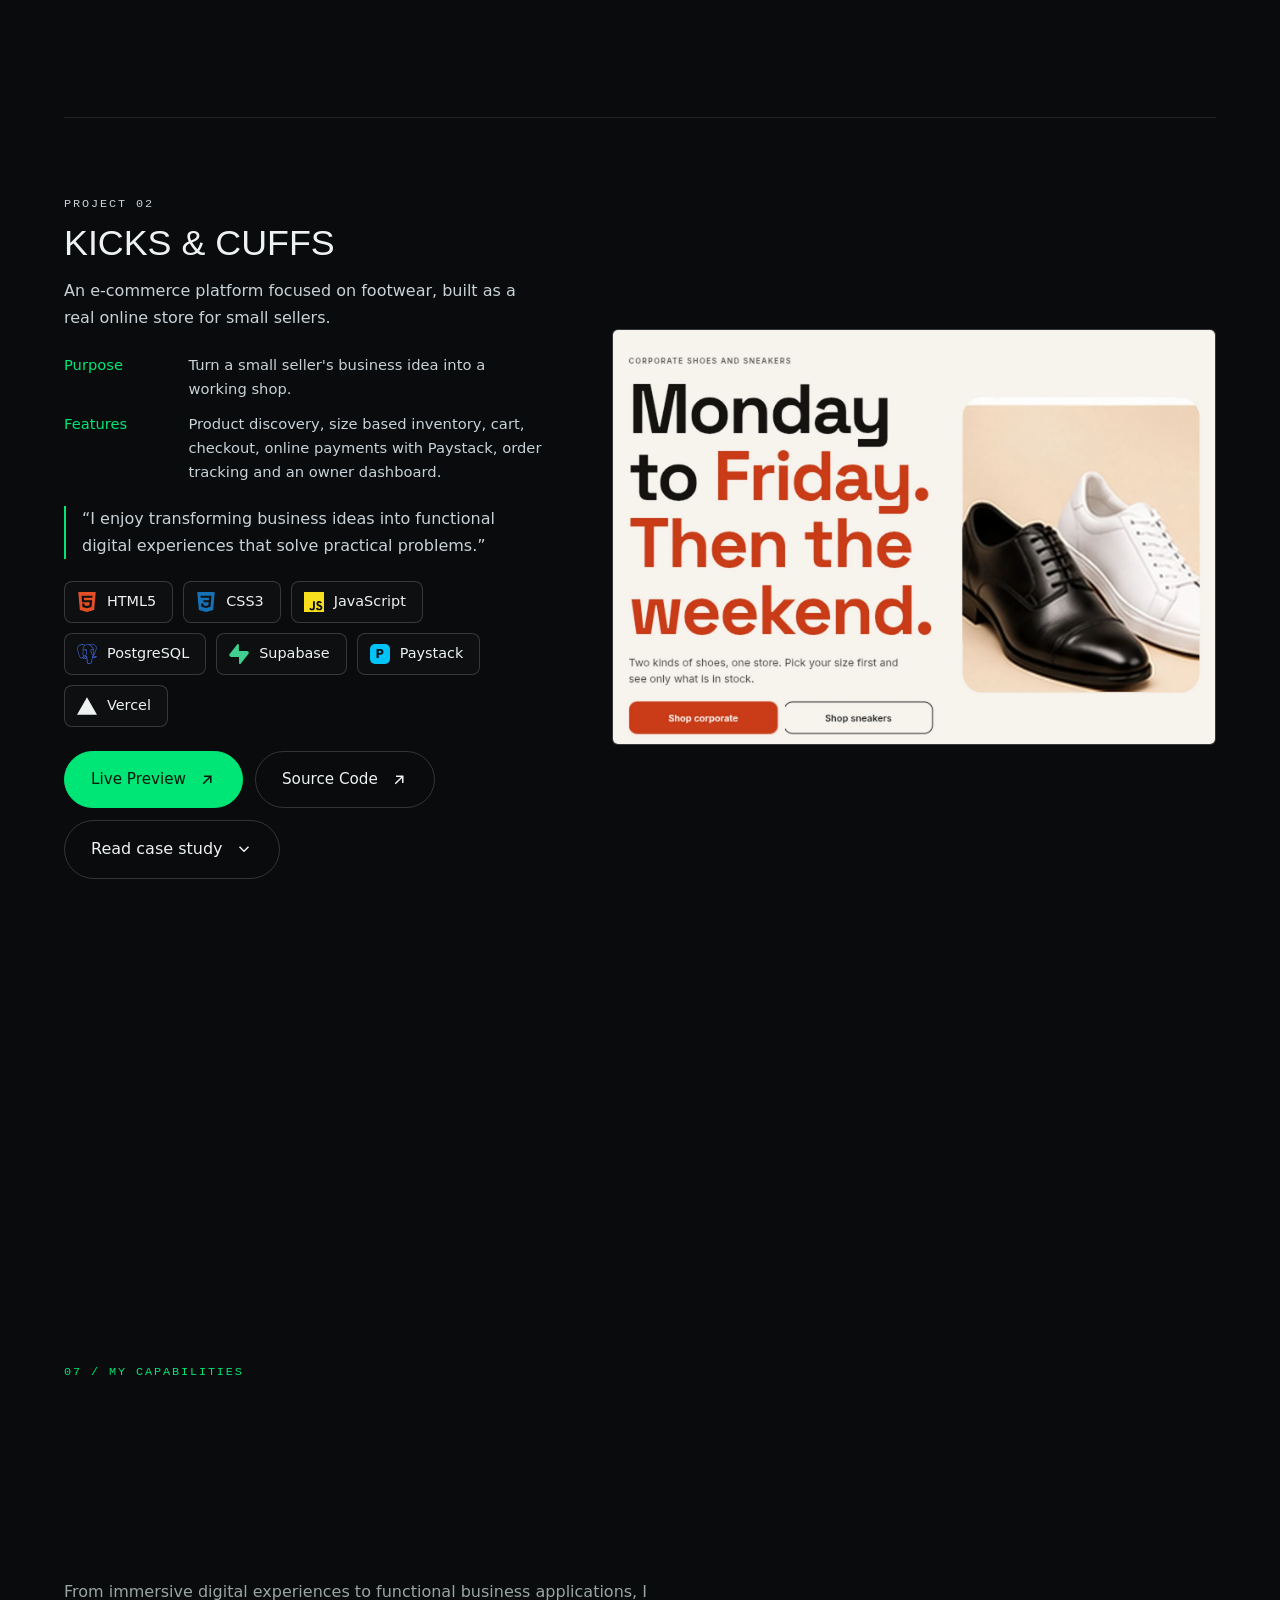
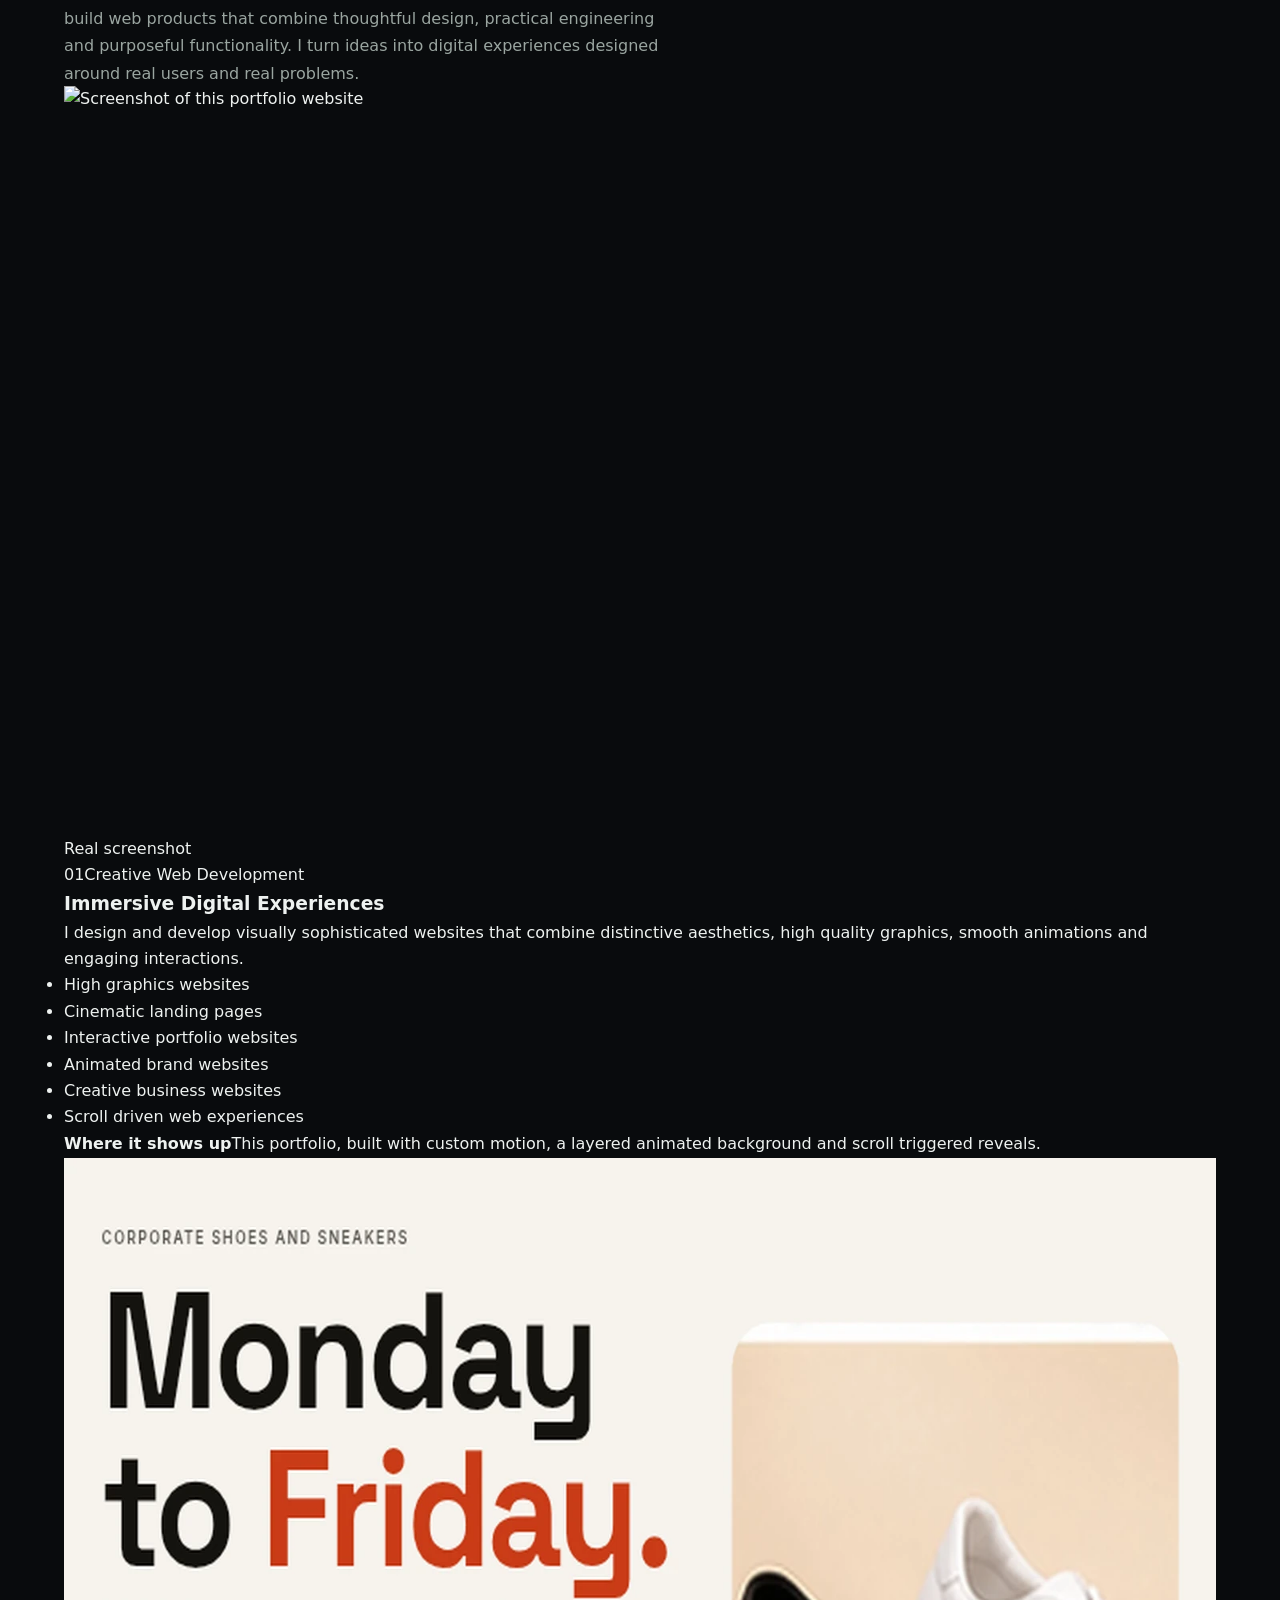
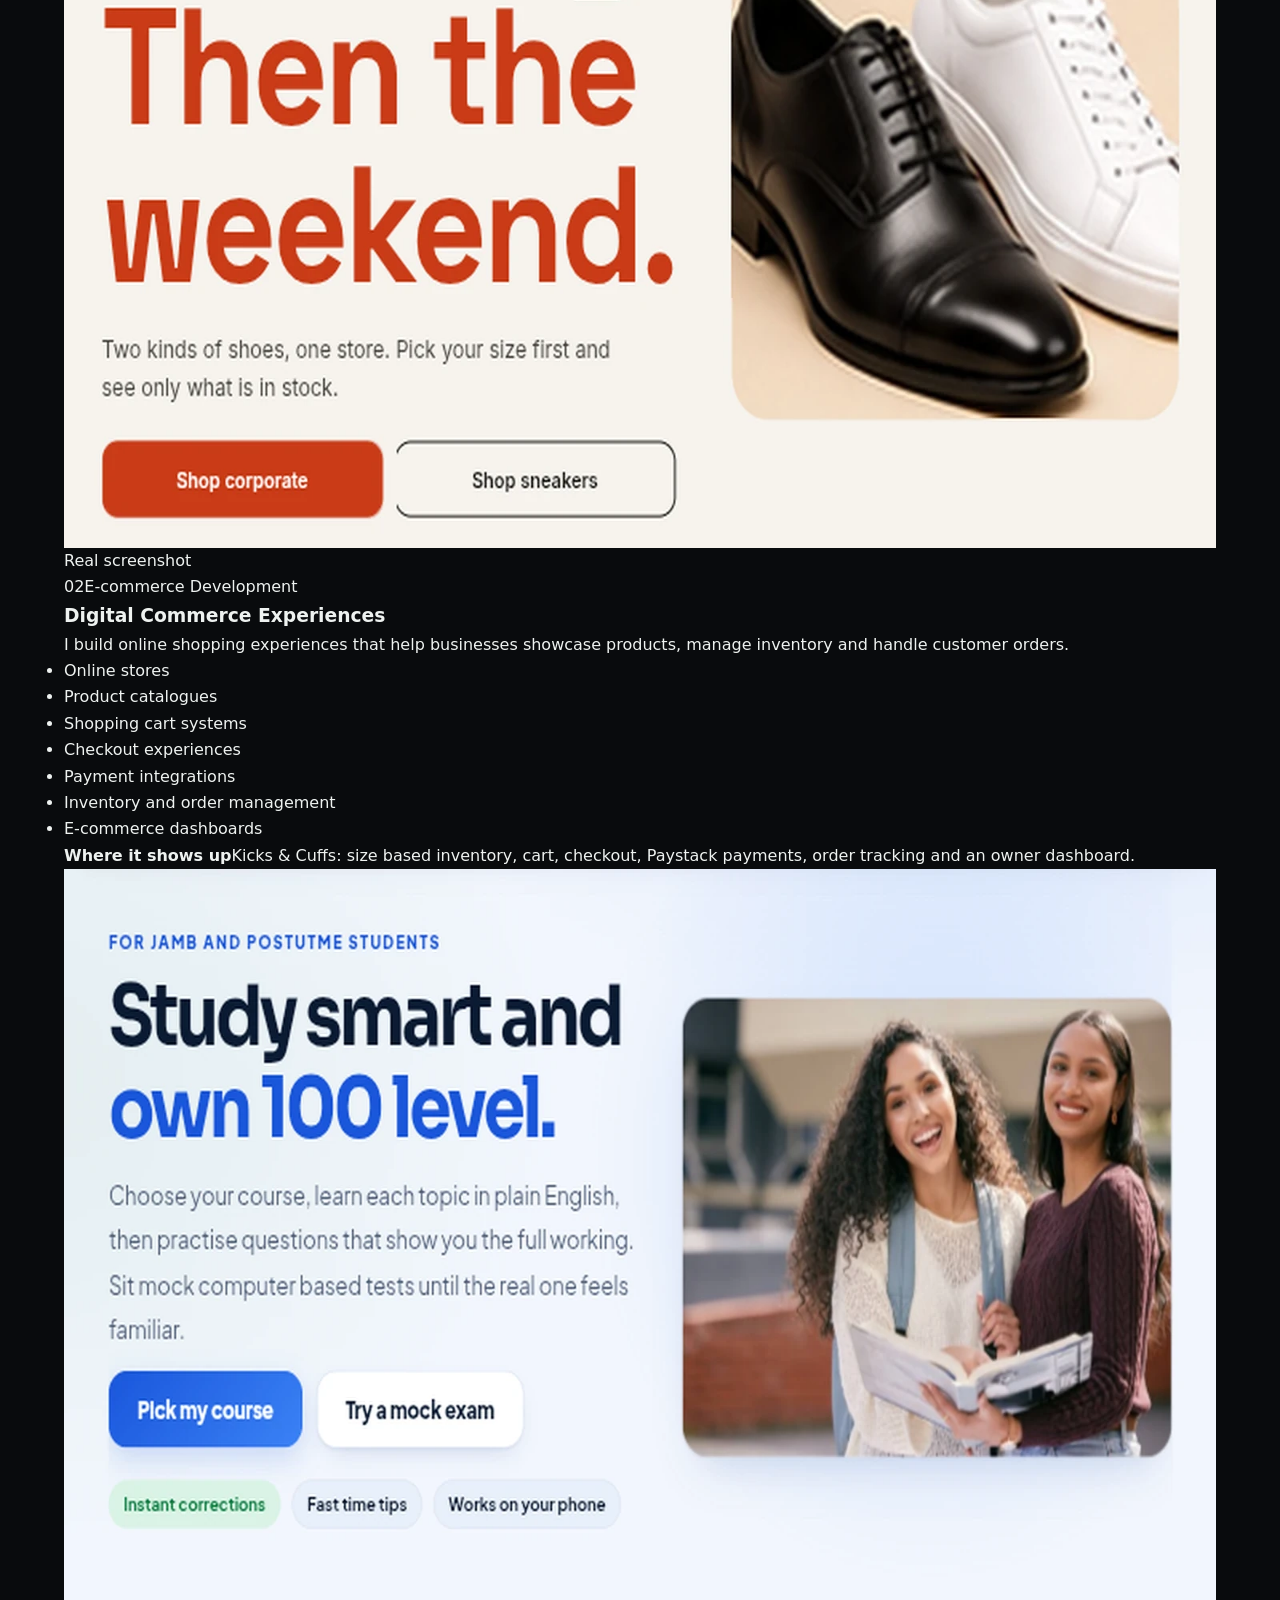
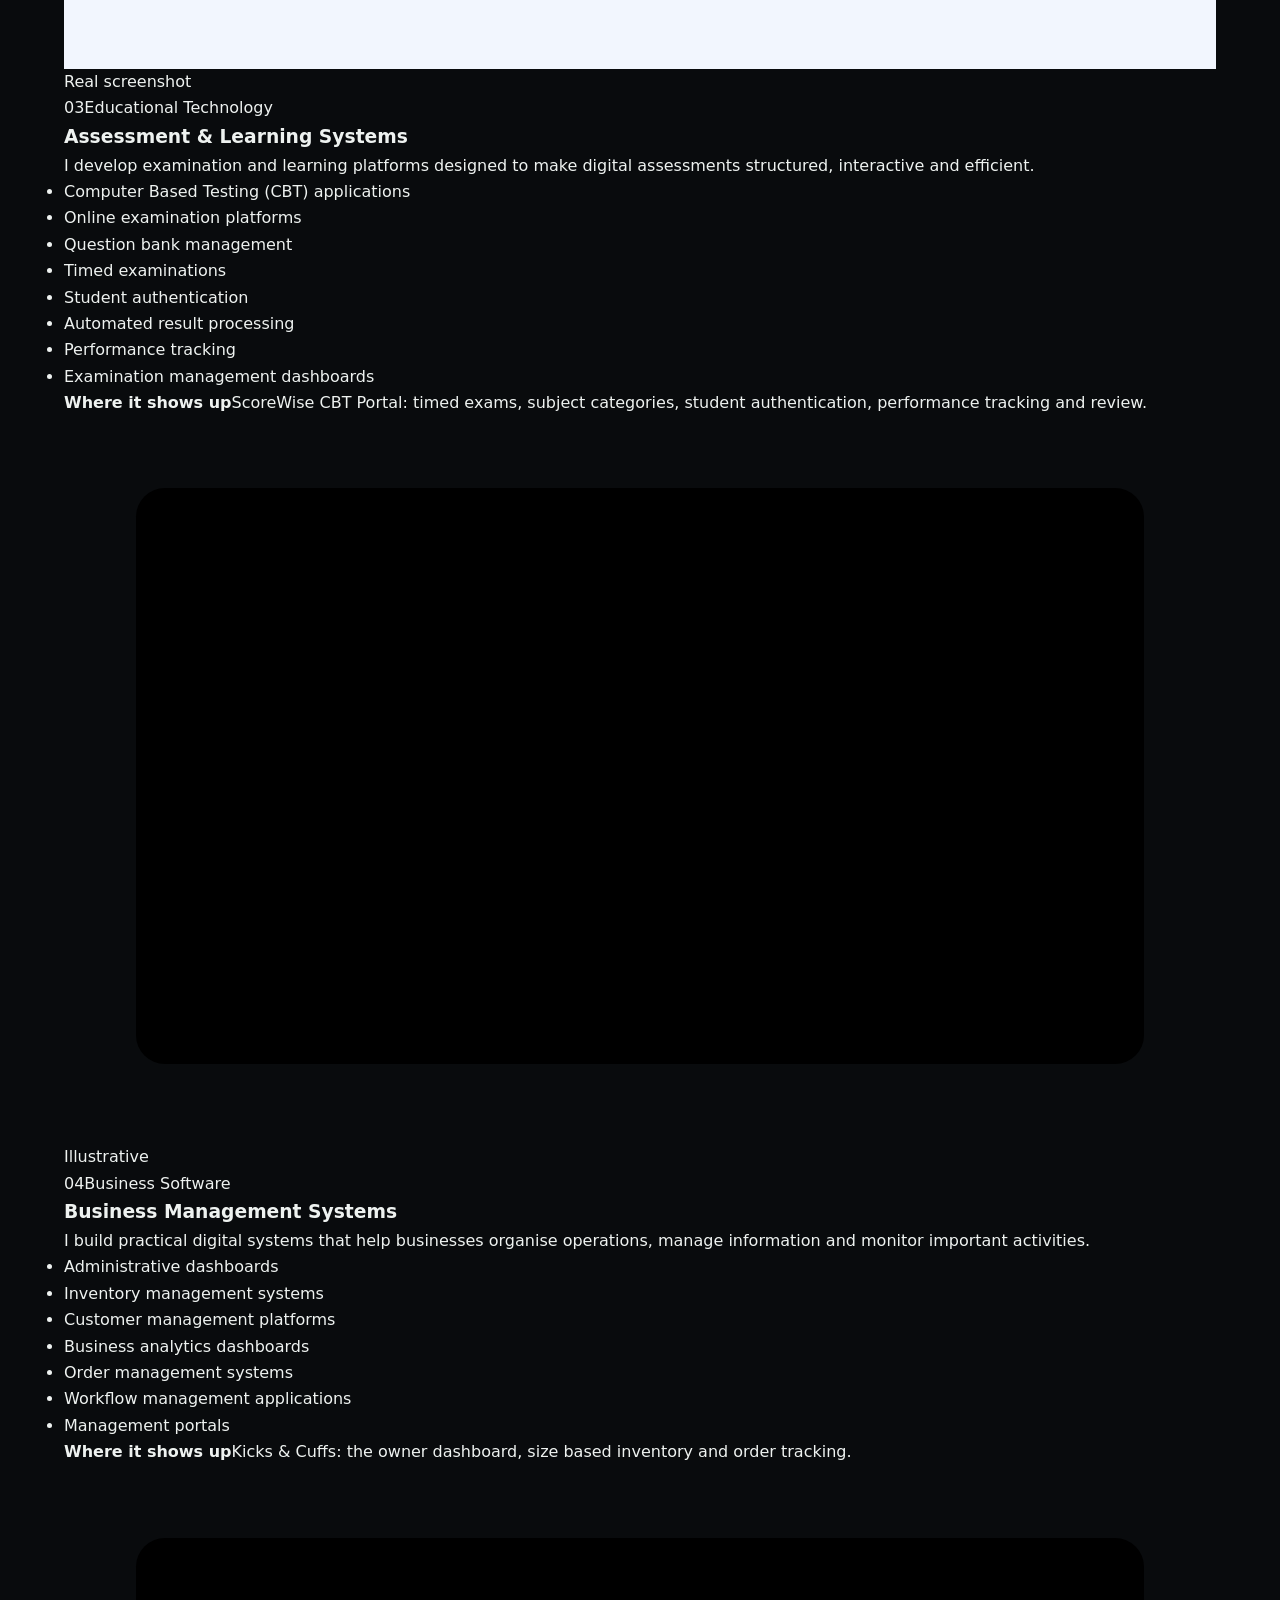
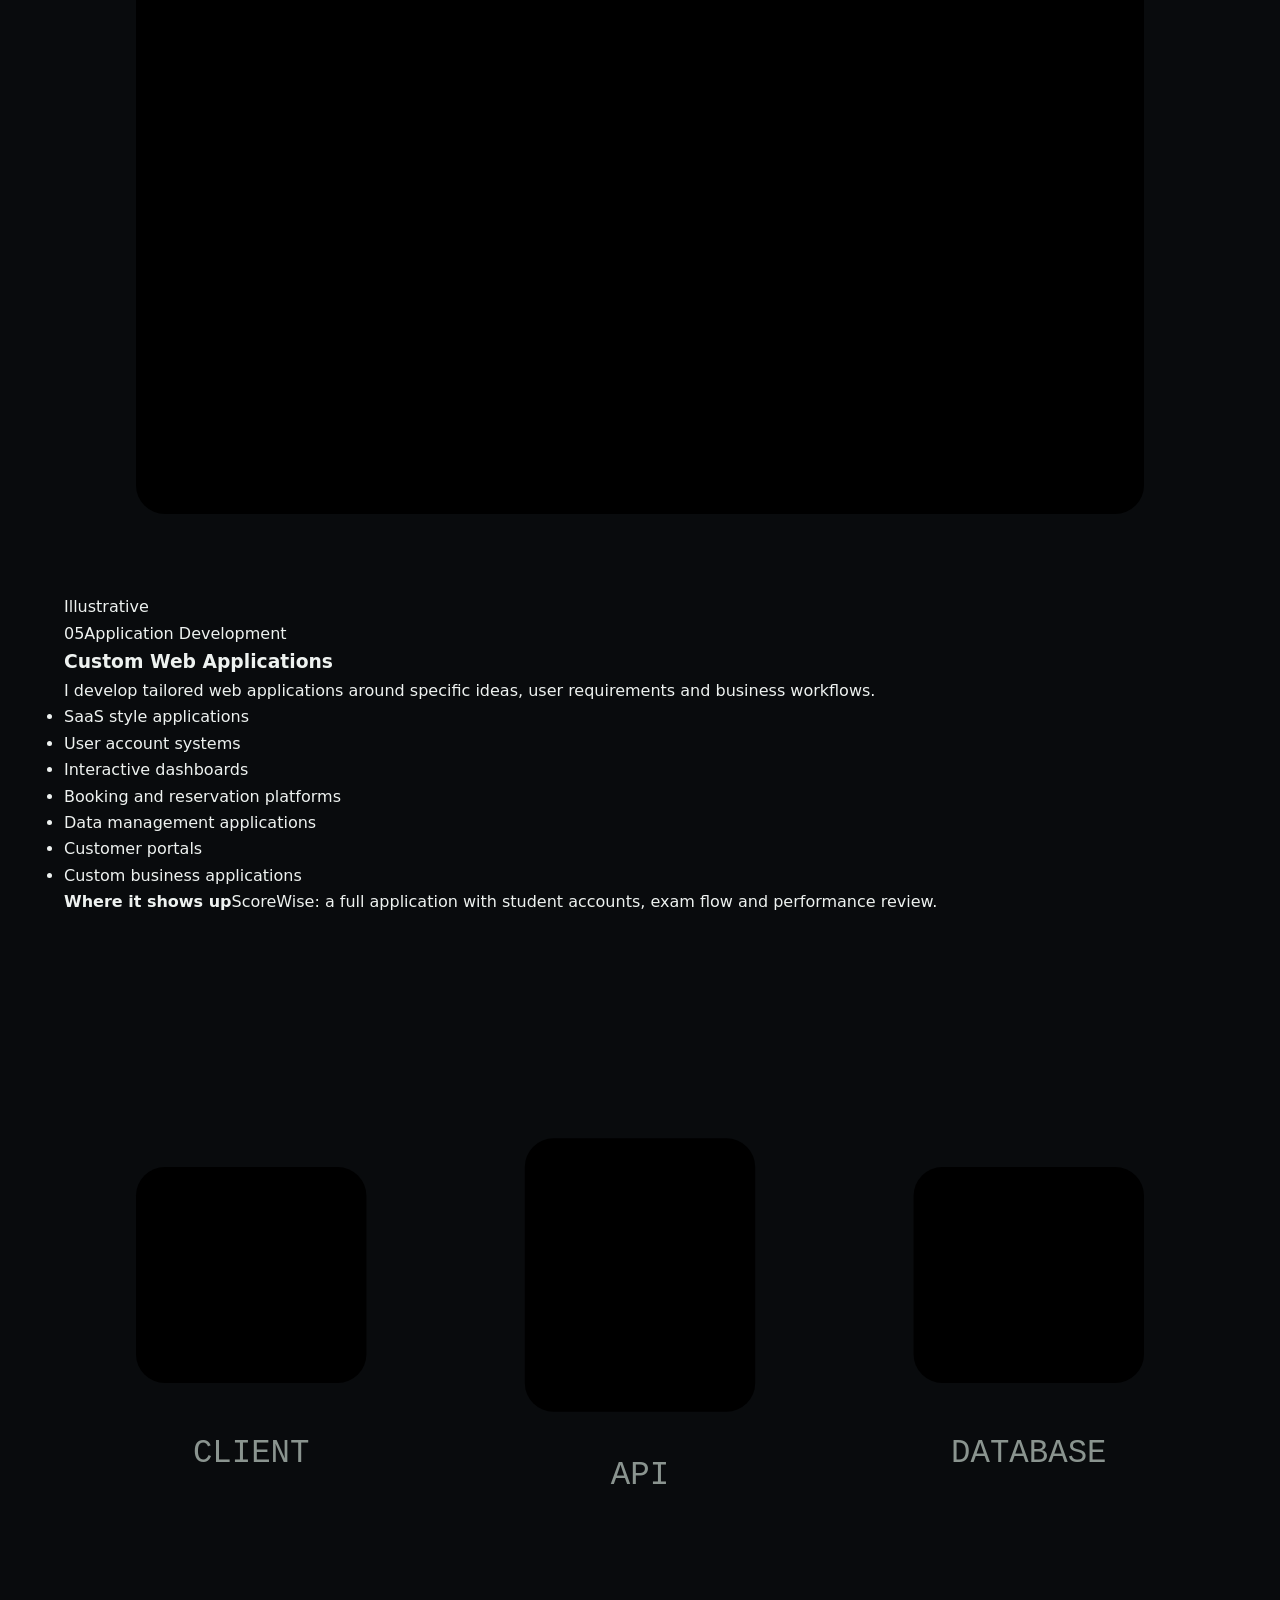
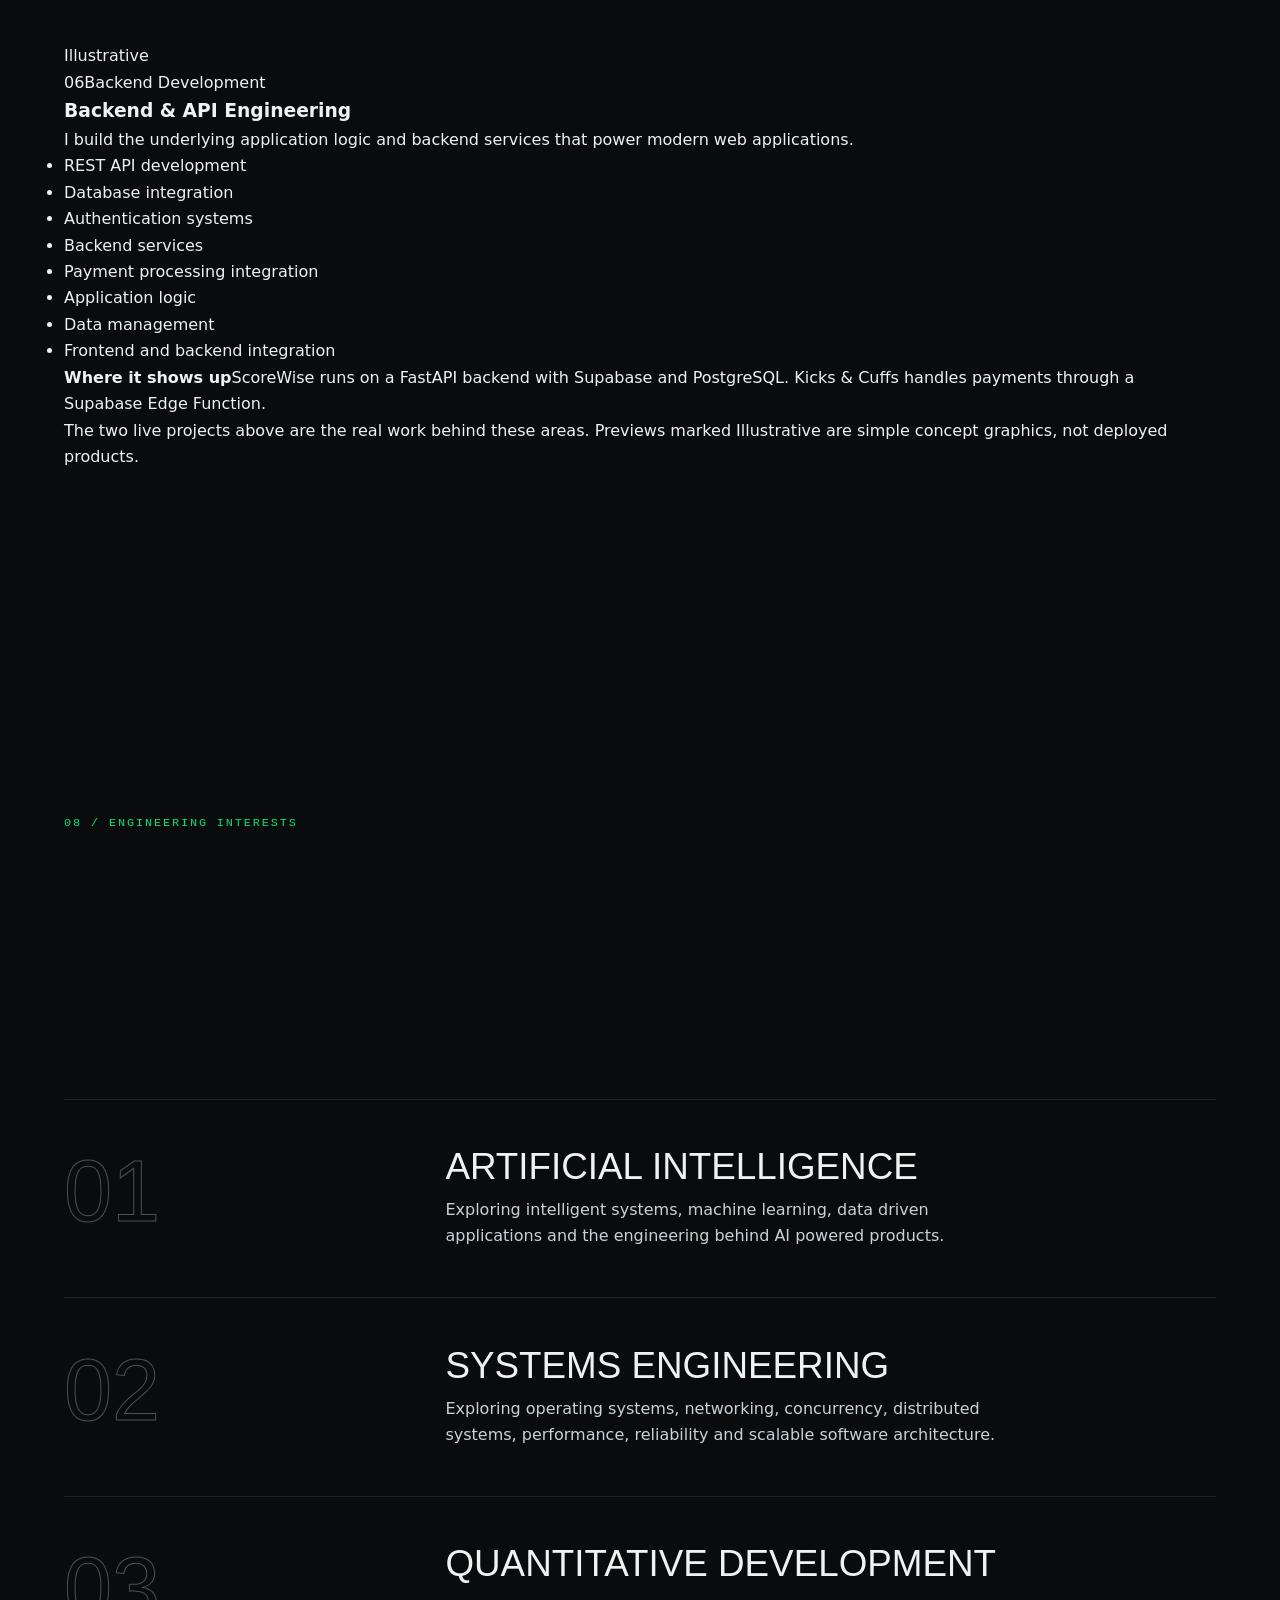
==== commit 9bc3c84c: "Add files via upload" ====
--- a/index.html
+++ b/index.html
@@ -23,6 +23,7 @@
 <script>document.documentElement.classList.add('js')</script>
 <link rel="stylesheet" href="css/style.css">
 <link rel="stylesheet" href="css/sections.css">
+<link rel="stylesheet" href="css/capabilities.css">
 </head>
 <body>
 <a class="sr" href="#main">Skip to content</a>
@@ -40,11 +41,12 @@
     <li><a href="#technologies"><small>04</small>Technologies</a></li>
     <li><a href="#building"><small>05</small>Currently Building</a></li>
     <li><a href="#projects"><small>06</small>Projects</a></li>
-    <li><a href="#interests"><small>07</small>Engineering Interests</a></li>
-    <li><a href="#notebook"><small>08</small>Engineering Notebook</a></li>
-    <li><a href="#lab"><small>09</small>Systems Lab</a></li>
-    <li><a href="#github"><small>10</small>GitHub</a></li>
-    <li><a href="#contact"><small>11</small>Contact</a></li>
+    <li><a href="#build"><small>07</small>What I Can Build</a></li>
+    <li><a href="#interests"><small>08</small>Engineering Interests</a></li>
+    <li><a href="#notebook"><small>09</small>Engineering Notebook</a></li>
+    <li><a href="#lab"><small>10</small>Systems Lab</a></li>
+    <li><a href="#github"><small>11</small>GitHub</a></li>
+    <li><a href="#contact"><small>12</small>Contact</a></li>
   </ol>
 </nav>
 
@@ -211,10 +213,53 @@
   </div>
 </section>
 
+<section id="build">
+  <div class="wrap">
+    <div class="sec-head">
+      <p class="mono rv">07 / My Capabilities</p>
+      <h2 data-split><span class="ln"><span>What I</span></span><span class="ln"><span>can build.</span></span></h2>
+    </div>
+    <p class="sec-lead rv">From immersive digital experiences to functional business applications, I build web products that combine thoughtful design, practical engineering and purposeful functionality. I turn ideas into digital experiences designed around real users and real problems.</p>
+    <div class="caps">
+      <article class="cap rv"><div class="cap-vis"><img src="assets/cap-portfolio.webp" width="1200" height="750" alt="Screenshot of this portfolio website" loading="lazy"><span class="tag real">Real screenshot</span></div>
+        <div class="cap-body"><div class="cap-top"><span class="n">01</span><span class="cat">Creative Web Development</span></div>
+          <h3>Immersive Digital Experiences</h3><p>I design and develop visually sophisticated websites that combine distinctive aesthetics, high quality graphics, smooth animations and engaging interactions.</p>
+          <ul class="ex"><li>High graphics websites</li><li>Cinematic landing pages</li><li>Interactive portfolio websites</li><li>Animated brand websites</li><li>Creative business websites</li><li>Scroll driven web experiences</li></ul>
+          <p class="seen"><b>Where it shows up</b>This portfolio, built with custom motion, a layered animated background and scroll triggered reveals.</p></div></article>
+      <article class="cap rv"><div class="cap-vis"><img src="assets/kicks-and-cuffs.webp" width="1440" height="990" alt="Screenshot of the Kicks &amp; Cuffs store" loading="lazy"><span class="tag real">Real screenshot</span></div>
+        <div class="cap-body"><div class="cap-top"><span class="n">02</span><span class="cat">E-commerce Development</span></div>
+          <h3>Digital Commerce Experiences</h3><p>I build online shopping experiences that help businesses showcase products, manage inventory and handle customer orders.</p>
+          <ul class="ex"><li>Online stores</li><li>Product catalogues</li><li>Shopping cart systems</li><li>Checkout experiences</li><li>Payment integrations</li><li>Inventory and order management</li><li>E-commerce dashboards</li></ul>
+          <p class="seen"><b>Where it shows up</b><a href="#kicks">Kicks &amp; Cuffs</a>: size based inventory, cart, checkout, Paystack payments, order tracking and an owner dashboard.</p></div></article>
+      <article class="cap rv"><div class="cap-vis"><img src="assets/scorewise.webp" width="1440" height="800" alt="Screenshot of the ScoreWise CBT Portal" loading="lazy"><span class="tag real">Real screenshot</span></div>
+        <div class="cap-body"><div class="cap-top"><span class="n">03</span><span class="cat">Educational Technology</span></div>
+          <h3>Assessment &amp; Learning Systems</h3><p>I develop examination and learning platforms designed to make digital assessments structured, interactive and efficient.</p>
+          <ul class="ex"><li>Computer Based Testing (CBT) applications</li><li>Online examination platforms</li><li>Question bank management</li><li>Timed examinations</li><li>Student authentication</li><li>Automated result processing</li><li>Performance tracking</li><li>Examination management dashboards</li></ul>
+          <p class="seen"><b>Where it shows up</b><a href="#scorewise">ScoreWise CBT Portal</a>: timed exams, subject categories, student authentication, performance tracking and review.</p></div></article>
+      <article class="cap rv"><div class="cap-vis"><svg viewBox="0 0 320 200" preserveAspectRatio="xMidYMid slice" role="img" aria-label="Illustrative interface"><rect class="l" x="20" y="20" width="280" height="160" rx="8"/><rect class="f" x="34" y="34" width="60" height="30" rx="4"/><rect class="f" x="104" y="34" width="60" height="30" rx="4"/><rect class="gs" x="174" y="34" width="60" height="30" rx="4"/><rect class="f" x="244" y="34" width="42" height="30" rx="4"/><rect class="g" x="40" y="130" width="18" height="36" rx="2"/><rect class="f" x="68" y="112" width="18" height="54" rx="2"/><rect class="g" x="96" y="96" width="18" height="70" rx="2"/><rect class="f" x="124" y="120" width="18" height="46" rx="2"/><rect class="g" x="152" y="84" width="18" height="82" rx="2"/><path class="a" d="M190 140 L215 112 L240 124 L286 78"/></svg><span class="tag">Illustrative</span></div>
+        <div class="cap-body"><div class="cap-top"><span class="n">04</span><span class="cat">Business Software</span></div>
+          <h3>Business Management Systems</h3><p>I build practical digital systems that help businesses organise operations, manage information and monitor important activities.</p>
+          <ul class="ex"><li>Administrative dashboards</li><li>Inventory management systems</li><li>Customer management platforms</li><li>Business analytics dashboards</li><li>Order management systems</li><li>Workflow management applications</li><li>Management portals</li></ul>
+          <p class="seen"><b>Where it shows up</b><a href="#kicks">Kicks &amp; Cuffs</a>: the owner dashboard, size based inventory and order tracking.</p></div></article>
+      <article class="cap rv"><div class="cap-vis"><svg viewBox="0 0 320 200" preserveAspectRatio="xMidYMid slice" role="img" aria-label="Illustrative interface"><rect class="l" x="20" y="20" width="280" height="160" rx="8"/><path class="l" d="M82 20V180"/><rect class="g" x="32" y="34" width="38" height="8" rx="3"/><rect class="f" x="32" y="54" width="38" height="6" rx="3"/><rect class="f" x="32" y="70" width="38" height="6" rx="3"/><rect class="f" x="32" y="86" width="38" height="6" rx="3"/><rect class="f" x="98" y="36" width="90" height="10" rx="3"/><rect class="gs" x="98" y="62" width="190" height="22" rx="4"/><rect class="f" x="98" y="94" width="190" height="22" rx="4"/><rect class="f" x="98" y="126" width="190" height="22" rx="4"/><circle class="g" cx="110" cy="73" r="4"/></svg><span class="tag">Illustrative</span></div>
+        <div class="cap-body"><div class="cap-top"><span class="n">05</span><span class="cat">Application Development</span></div>
+          <h3>Custom Web Applications</h3><p>I develop tailored web applications around specific ideas, user requirements and business workflows.</p>
+          <ul class="ex"><li>SaaS style applications</li><li>User account systems</li><li>Interactive dashboards</li><li>Booking and reservation platforms</li><li>Data management applications</li><li>Customer portals</li><li>Custom business applications</li></ul>
+          <p class="seen"><b>Where it shows up</b><a href="#scorewise">ScoreWise</a>: a full application with student accounts, exam flow and performance review.</p></div></article>
+      <article class="cap rv"><div class="cap-vis"><svg viewBox="0 0 320 200" preserveAspectRatio="xMidYMid slice" role="img" aria-label="Illustrative interface"><rect class="l" x="20" y="70" width="64" height="60" rx="8"/><rect class="a" x="128" y="62" width="64" height="76" rx="8"/><rect class="l" x="236" y="70" width="64" height="60" rx="8"/><path class="a" d="M84 100H128M192 100H236"/><path class="l" d="M52 86V114M36 100H68M268 84C252 84 252 92 268 92S284 100 268 100 252 108 268 108"/><text x="160" y="106" text-anchor="middle" class="g" font-family="monospace" font-size="18">{ }</text><text x="52" y="152" text-anchor="middle" fill="#8A948F" font-family="monospace" font-size="9">CLIENT</text><text x="160" y="158" text-anchor="middle" fill="#8A948F" font-family="monospace" font-size="9">API</text><text x="268" y="152" text-anchor="middle" fill="#8A948F" font-family="monospace" font-size="9">DATABASE</text></svg><span class="tag">Illustrative</span></div>
+        <div class="cap-body"><div class="cap-top"><span class="n">06</span><span class="cat">Backend Development</span></div>
+          <h3>Backend &amp; API Engineering</h3><p>I build the underlying application logic and backend services that power modern web applications.</p>
+          <ul class="ex"><li>REST API development</li><li>Database integration</li><li>Authentication systems</li><li>Backend services</li><li>Payment processing integration</li><li>Application logic</li><li>Data management</li><li>Frontend and backend integration</li></ul>
+          <p class="seen"><b>Where it shows up</b><a href="#scorewise">ScoreWise</a> runs on a FastAPI backend with Supabase and PostgreSQL. <a href="#kicks">Kicks &amp; Cuffs</a> handles payments through a Supabase Edge Function.</p></div></article>
+    </div>
+    <p class="caps-note rv">The two live projects above are the real work behind these areas. Previews marked Illustrative are simple concept graphics, not deployed products.</p>
+  </div>
+</section>
+
 <section id="interests">
   <div class="wrap">
     <div class="sec-head">
-      <p class="mono rv">07 / Engineering Interests</p>
+      <p class="mono rv">08 / Engineering Interests</p>
       <h2 data-split><span class="ln"><span>The problems</span></span><span class="ln"><span>I want to understand.</span></span></h2>
     </div>
     <div class="int">
@@ -229,7 +274,7 @@
 <section id="notebook">
   <div class="wrap">
     <div class="sec-head">
-      <p class="mono rv">08 / Engineering Notebook</p>
+      <p class="mono rv">09 / Engineering Notebook</p>
       <h2 data-split><span class="ln"><span>Thoughts, experiments</span></span><span class="ln"><span>&amp; technical notes.</span></span></h2>
     </div>
     <div id="nb-list" class="rv"></div>
@@ -239,7 +284,7 @@
 <section id="lab">
   <div class="wrap">
     <div class="sec-head">
-      <p class="mono rv">09 / Architecture &amp; Systems Lab</p>
+      <p class="mono rv">10 / Architecture &amp; Systems Lab</p>
       <h2 data-split><span class="ln"><span>Experimenting</span></span><span class="ln"><span>with systems.</span></span></h2>
     </div>
     <div id="lab-list" class="rv"></div>
@@ -250,7 +295,7 @@
 <section id="github">
   <div class="wrap">
     <div class="sec-head">
-      <p class="mono rv">10 / GitHub</p>
+      <p class="mono rv">11 / GitHub</p>
       <h2 data-split><span class="ln"><span>Selected</span></span><span class="ln"><span>repositories.</span></span></h2>
     </div>
     <div id="gh-list" class="repos rv"></div>
@@ -262,7 +307,7 @@
   <div class="wrap">
     <div class="contact-grid">
       <div>
-        <p class="mono acc rv" style="margin-bottom:18px">11 / Contact</p>
+        <p class="mono acc rv" style="margin-bottom:18px">12 / Contact</p>
         <h2 data-split><span class="ln"><span>Have an idea?</span></span><span class="ln"><span>Let's build something</span></span><span class="ln"><span>meaningful.</span></span></h2>
         <p class="lead rv">Open to conversations about software projects, engineering collaborations, technical opportunities and interesting ideas.</p>
         <div class="res-row rv"><a class="btn g res" href="assets/Ojo-David-Oluwadarasimi-Resume.pdf" download="Ojo-David-Oluwadarasimi-Resume.pdf" data-resume>Download Résumé <svg viewBox="0 0 24 24" fill="none" stroke="currentColor" stroke-width="2" aria-hidden="true"><path d="M12 3v12m0 0-5-5m5 5 5-5M4 20h16"/></svg></a></div>
--- a/css/sections.css
+++ b/css/sections.css
@@ -78,3 +78,4 @@
 @media (prefers-reduced-motion:reduce){.cs,.steps::before,.step,.area,.repo{transition:none}.stat i{animation:none}.steps::before{transform:none}}
 .proj>.cs{order:3;margin-top:calc(-1*clamp(28px,5vw,80px));transition:grid-template-rows .6s var(--ease),margin-top .6s var(--ease)}
 .proj>.cs.open{margin-top:0}
+#bgfx{position:fixed;inset:0;width:100%;height:100%;z-index:0;pointer-events:none}
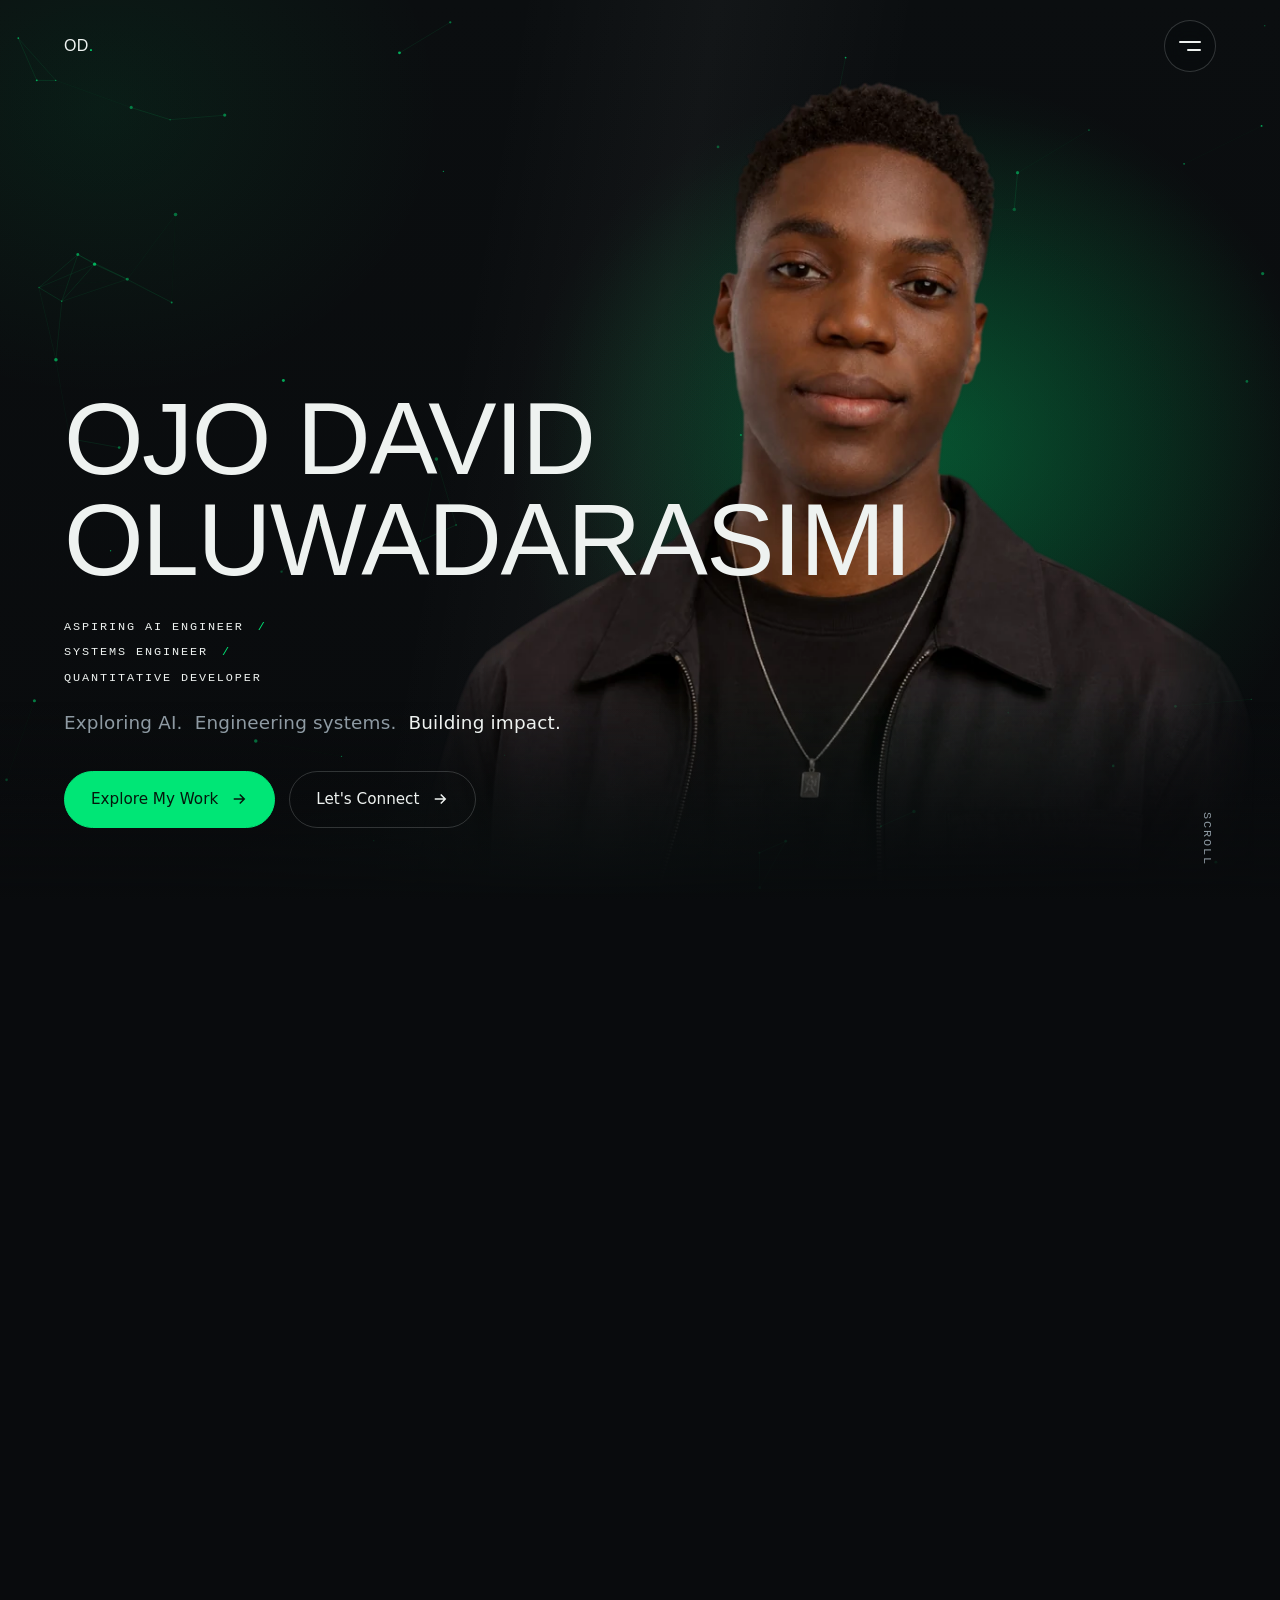
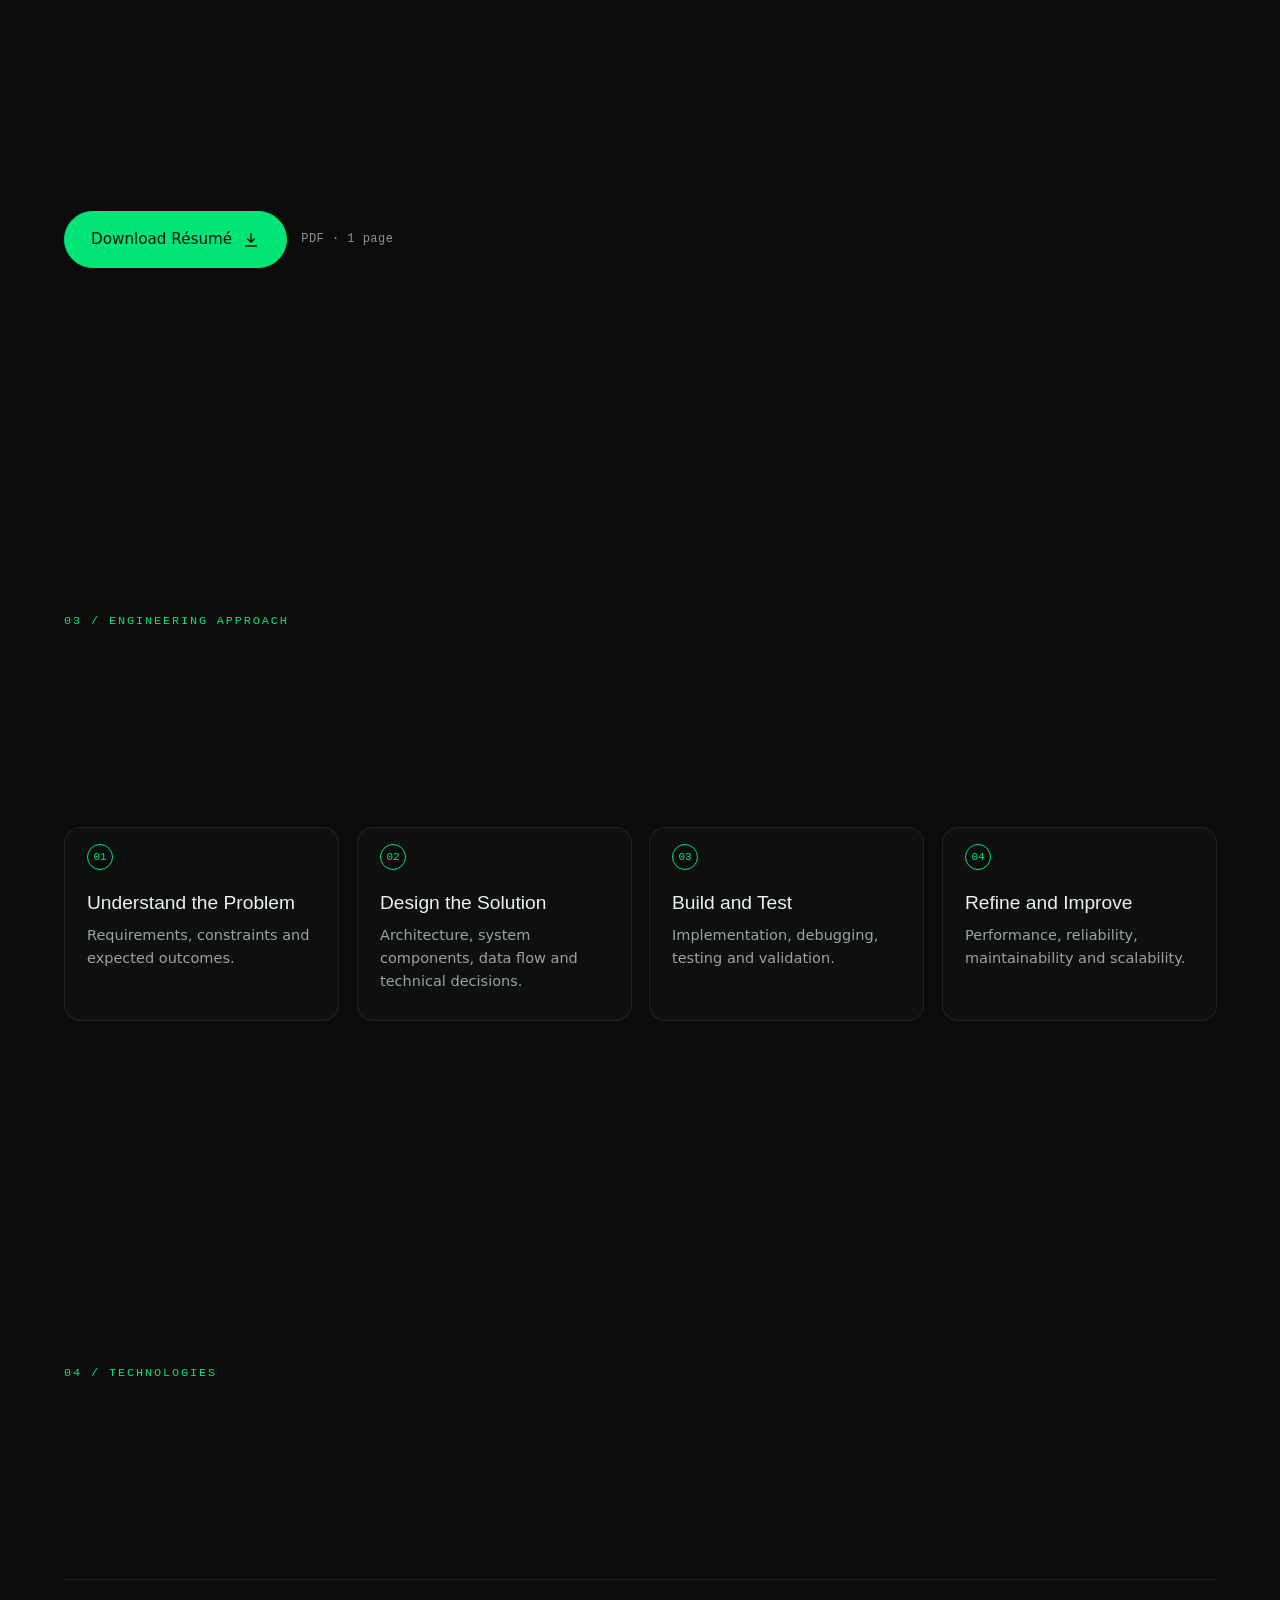
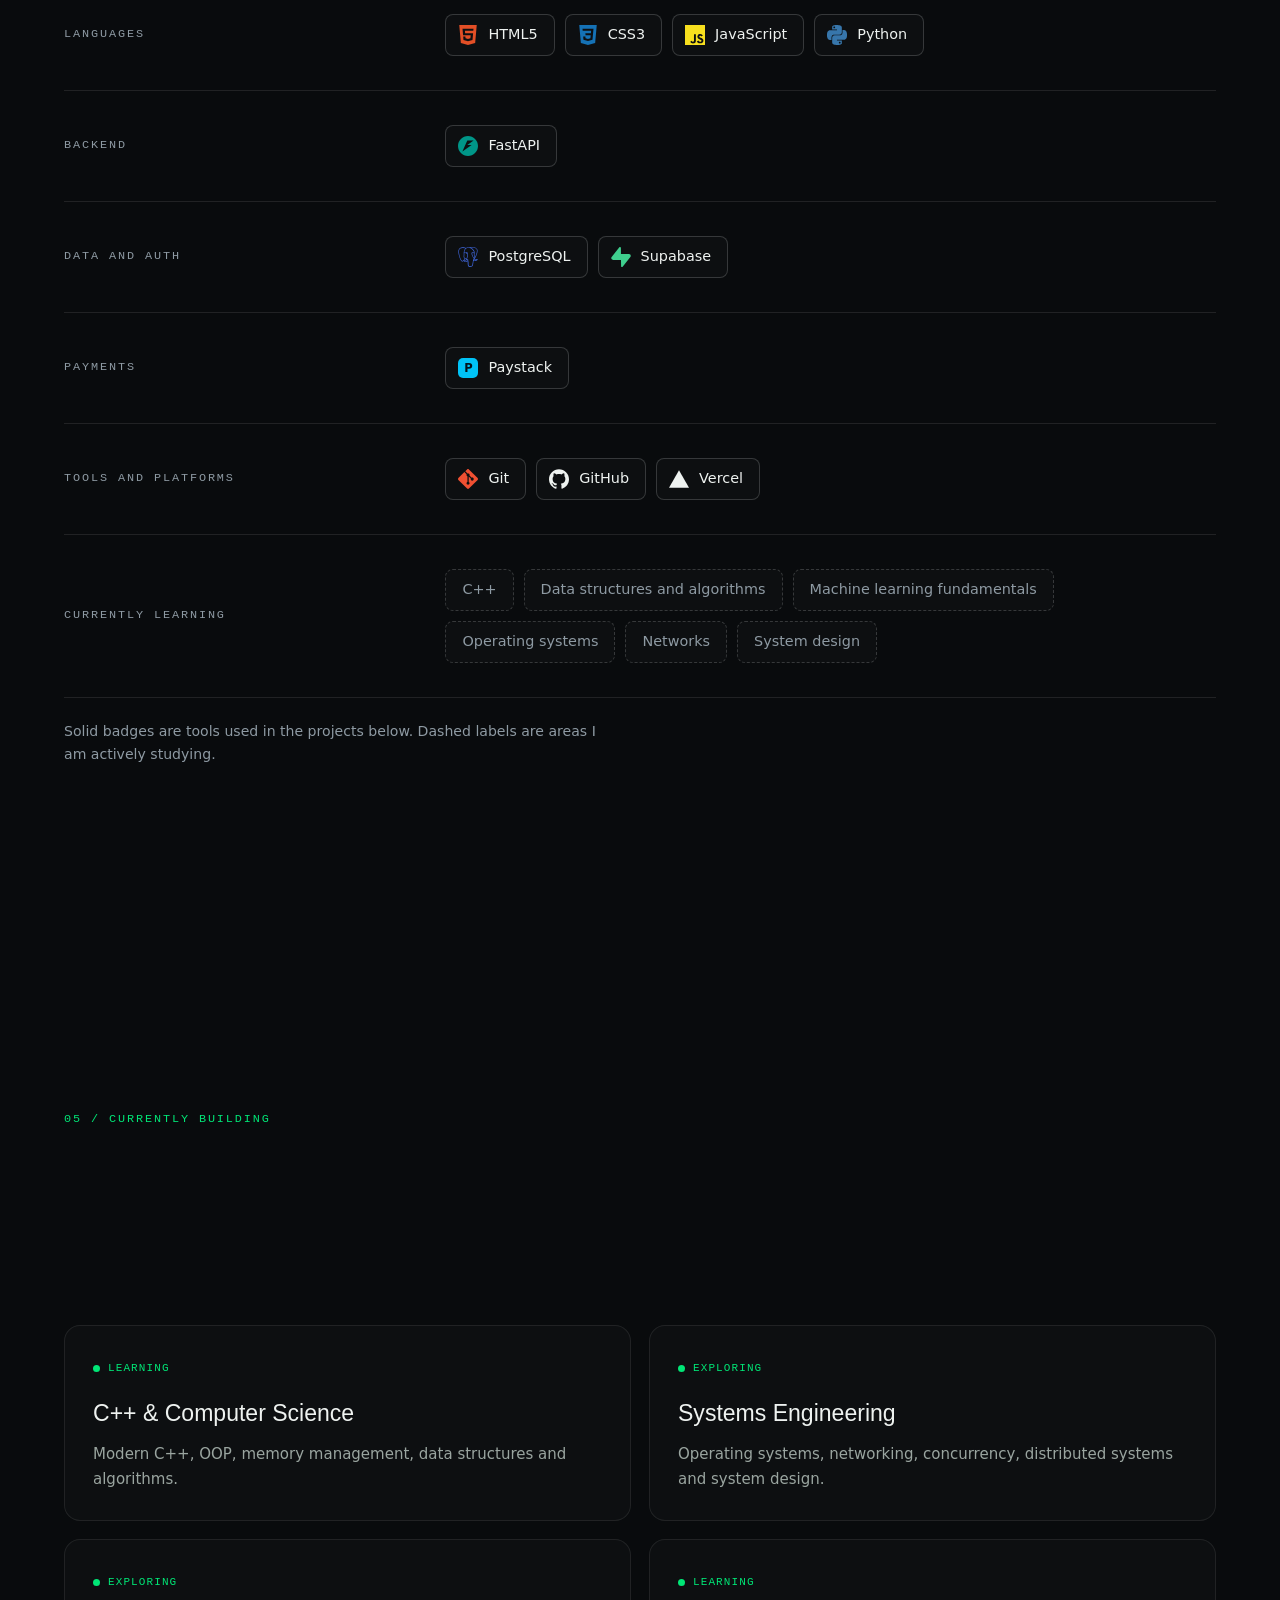
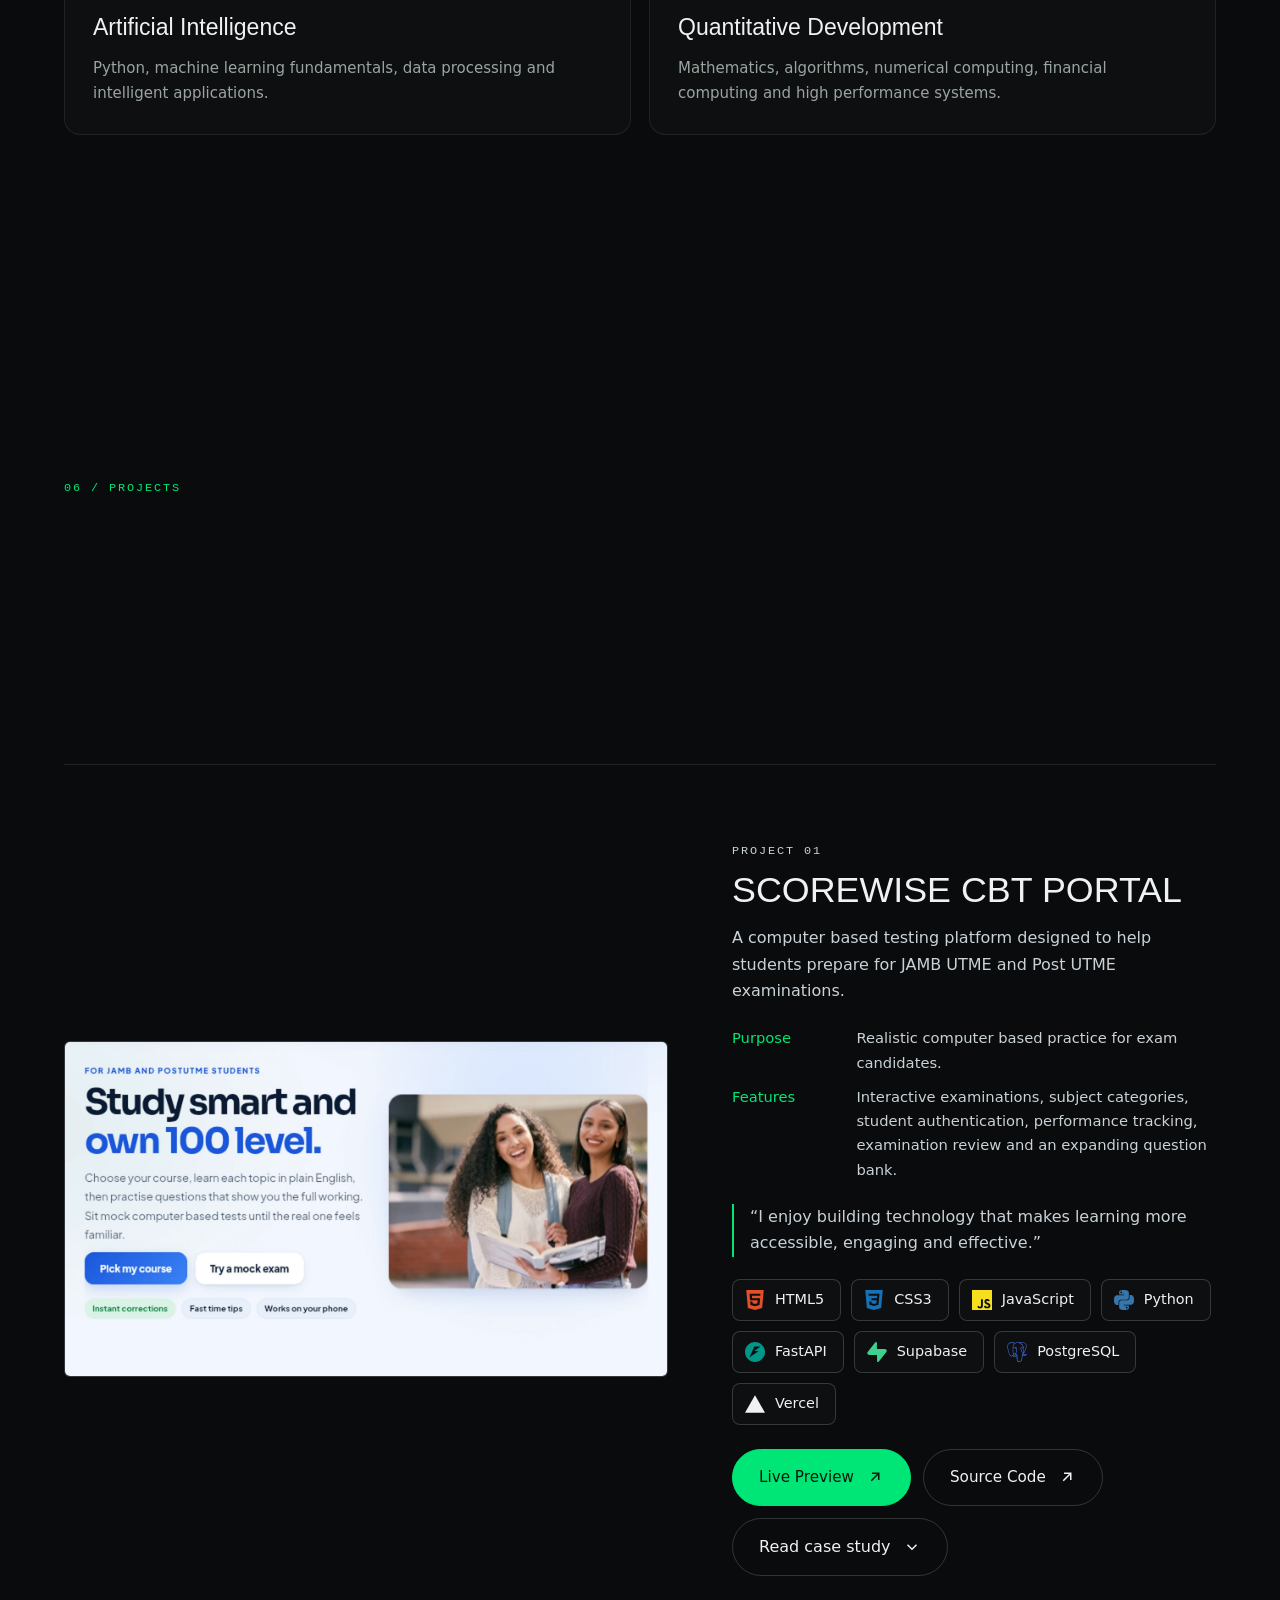
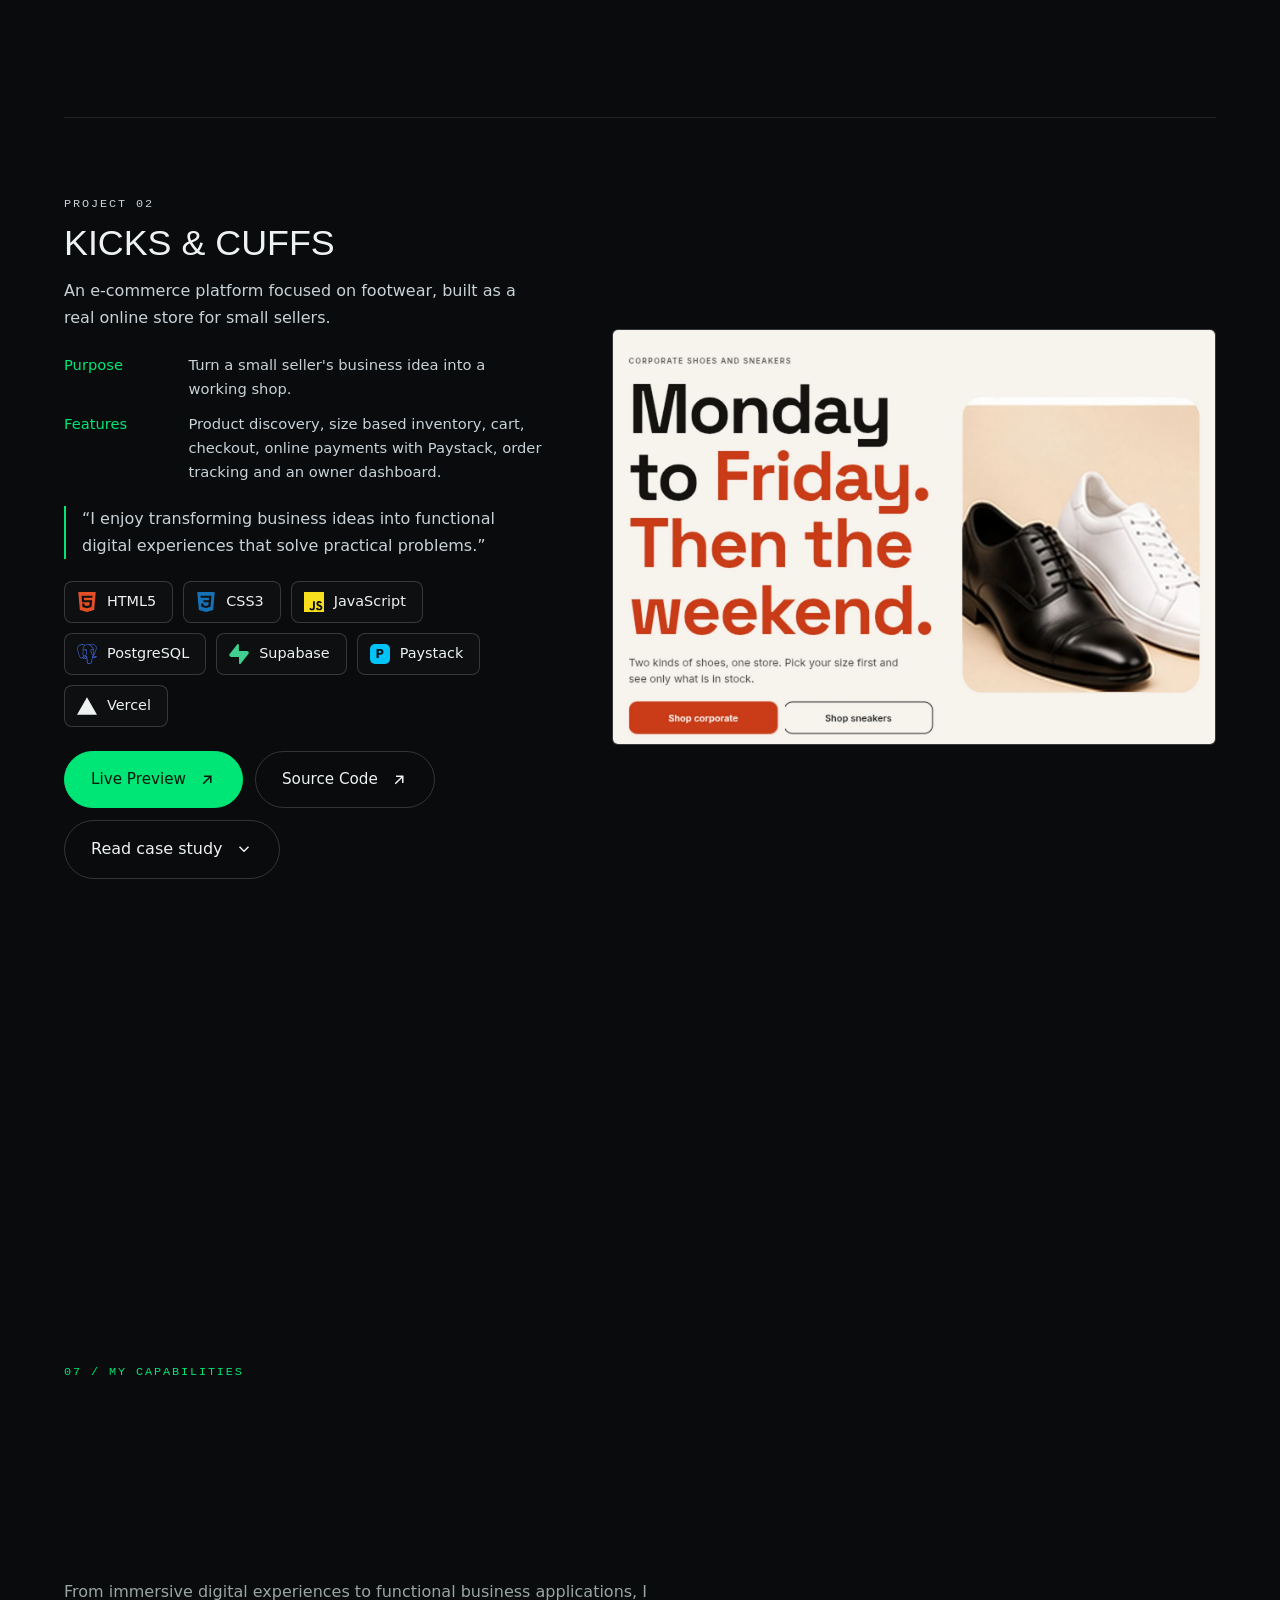
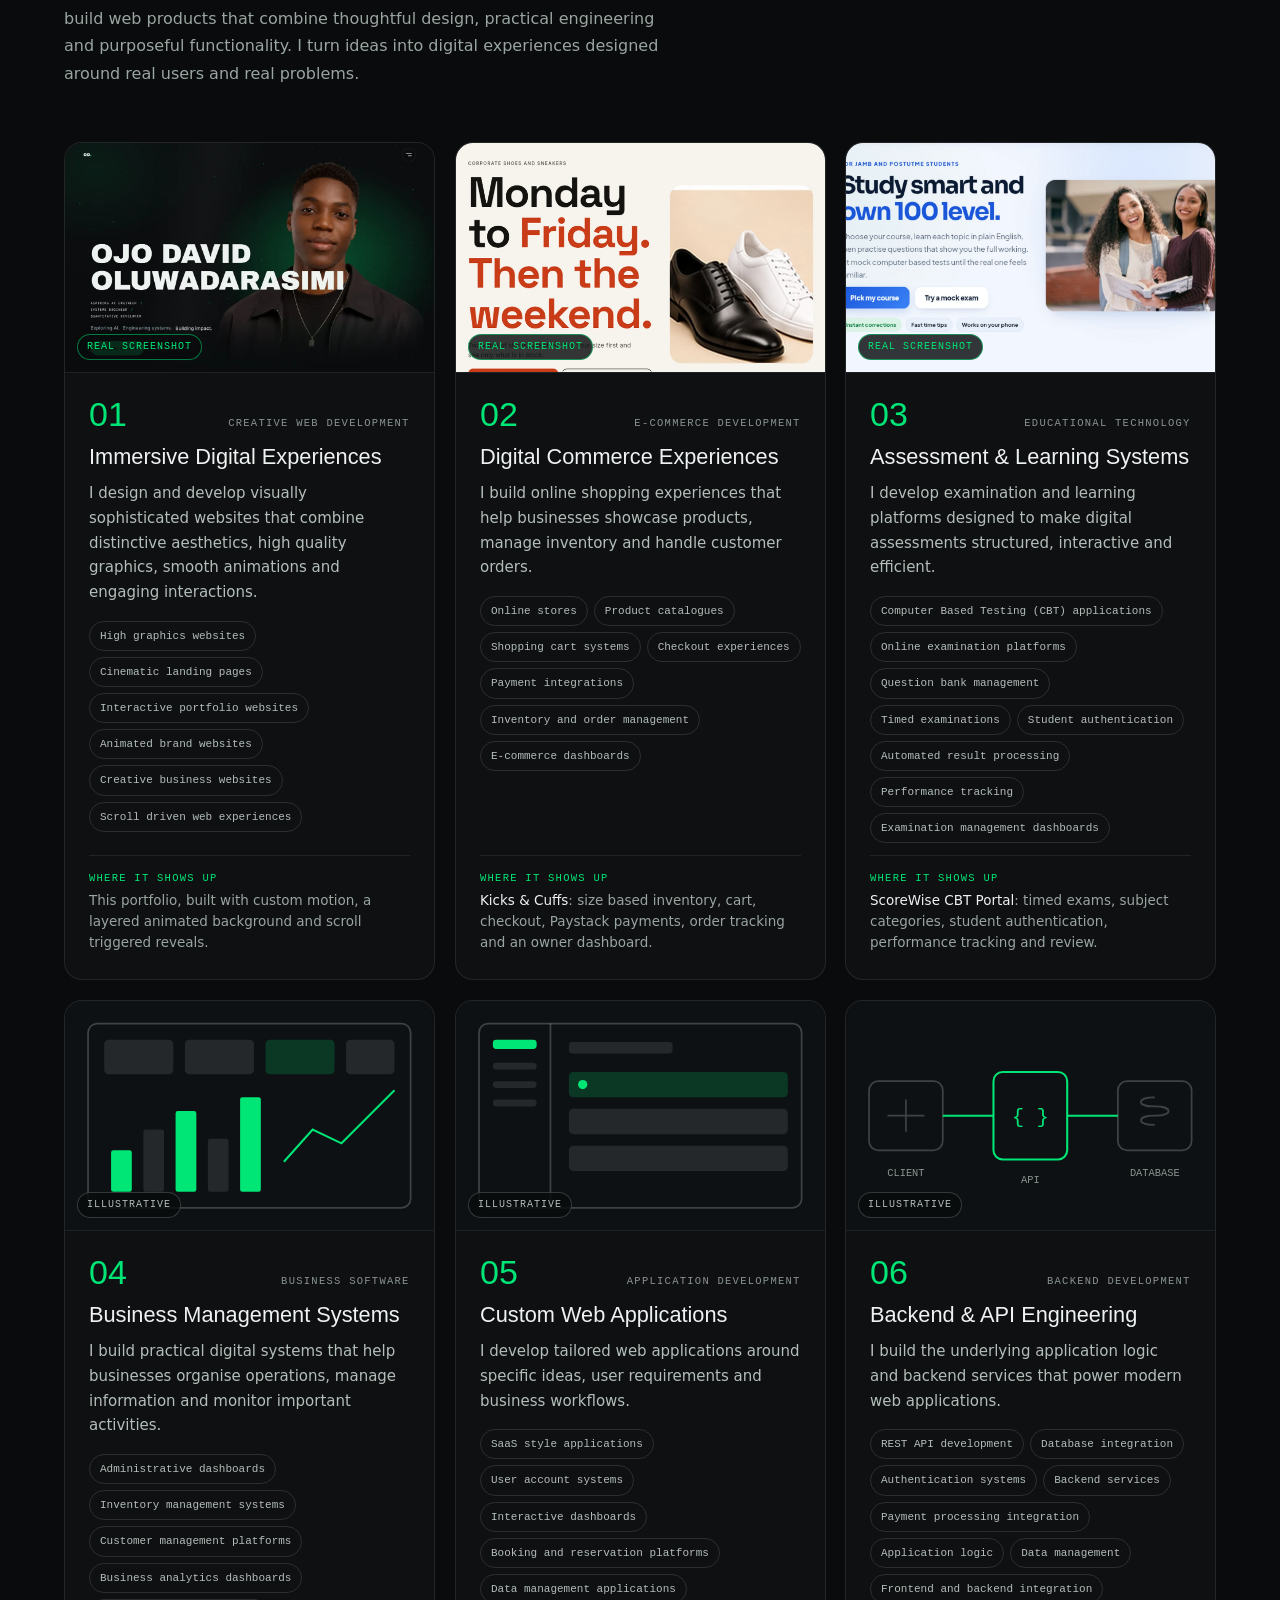
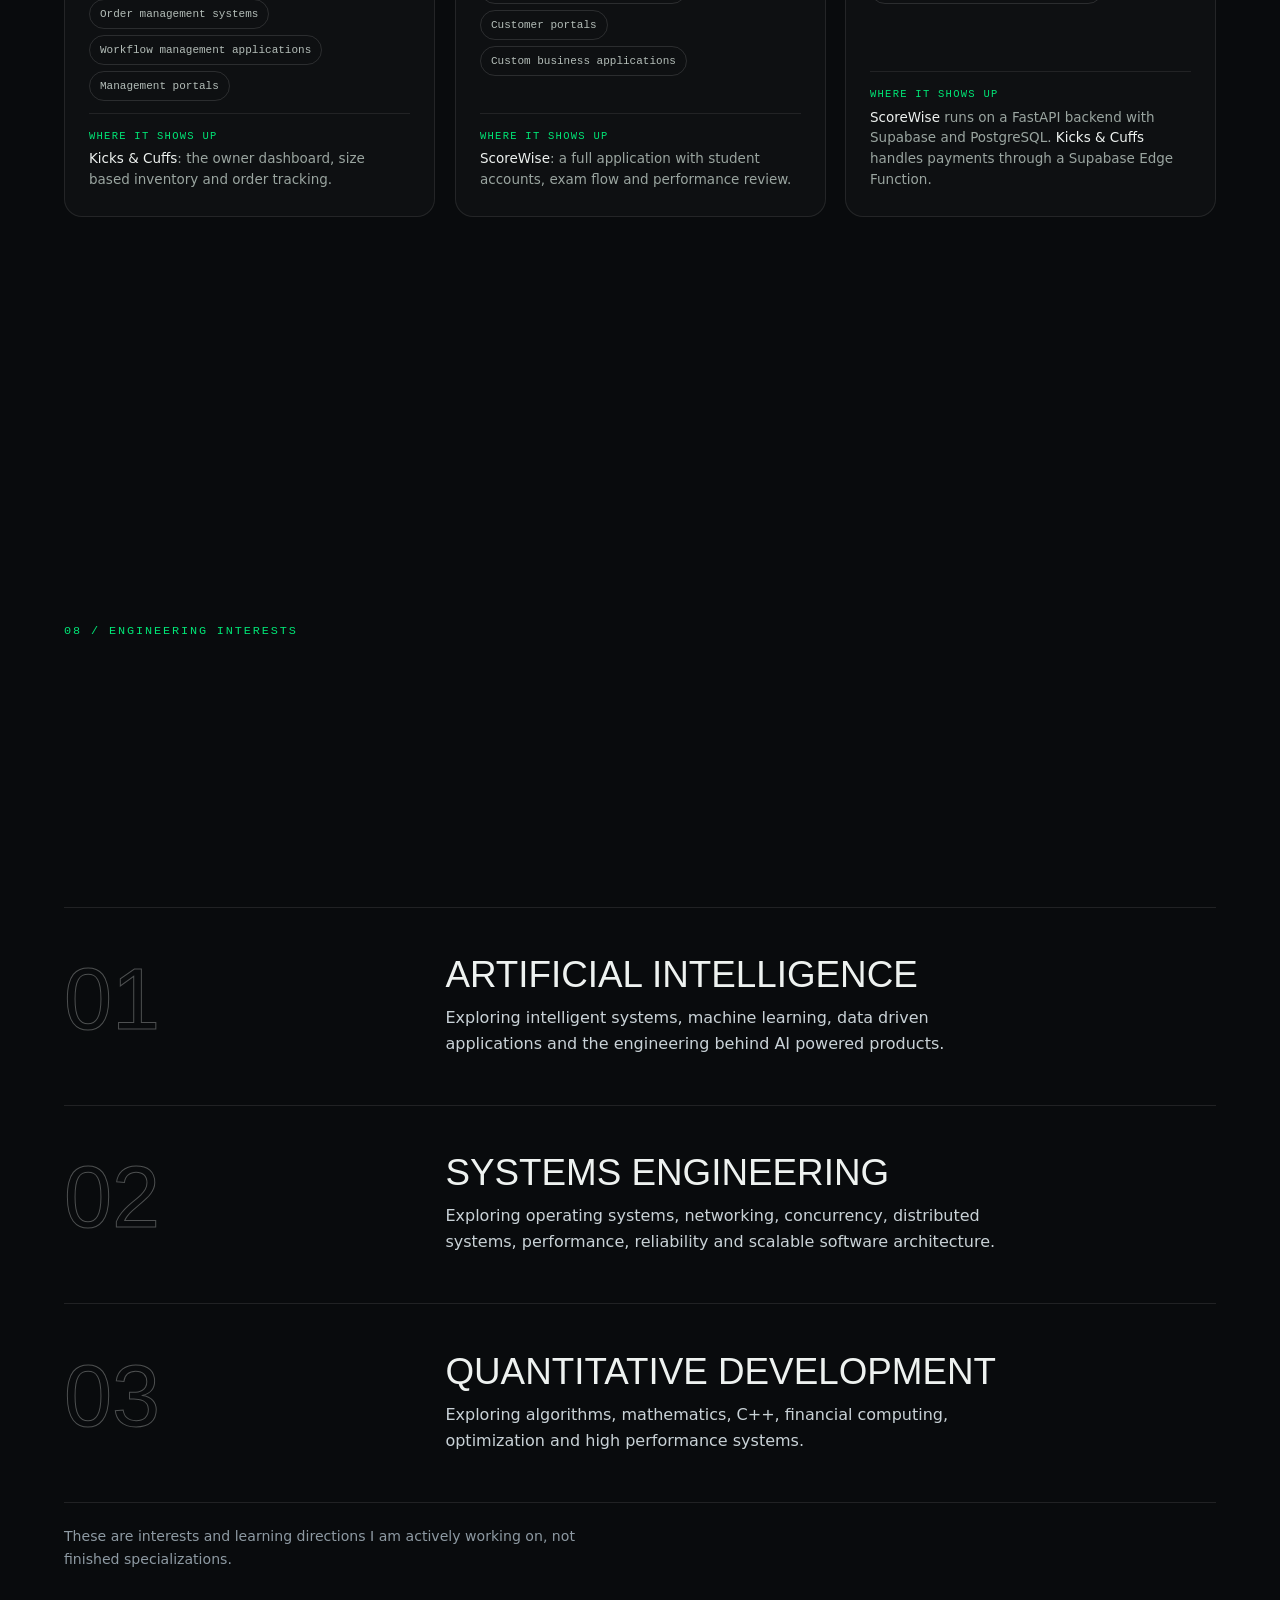
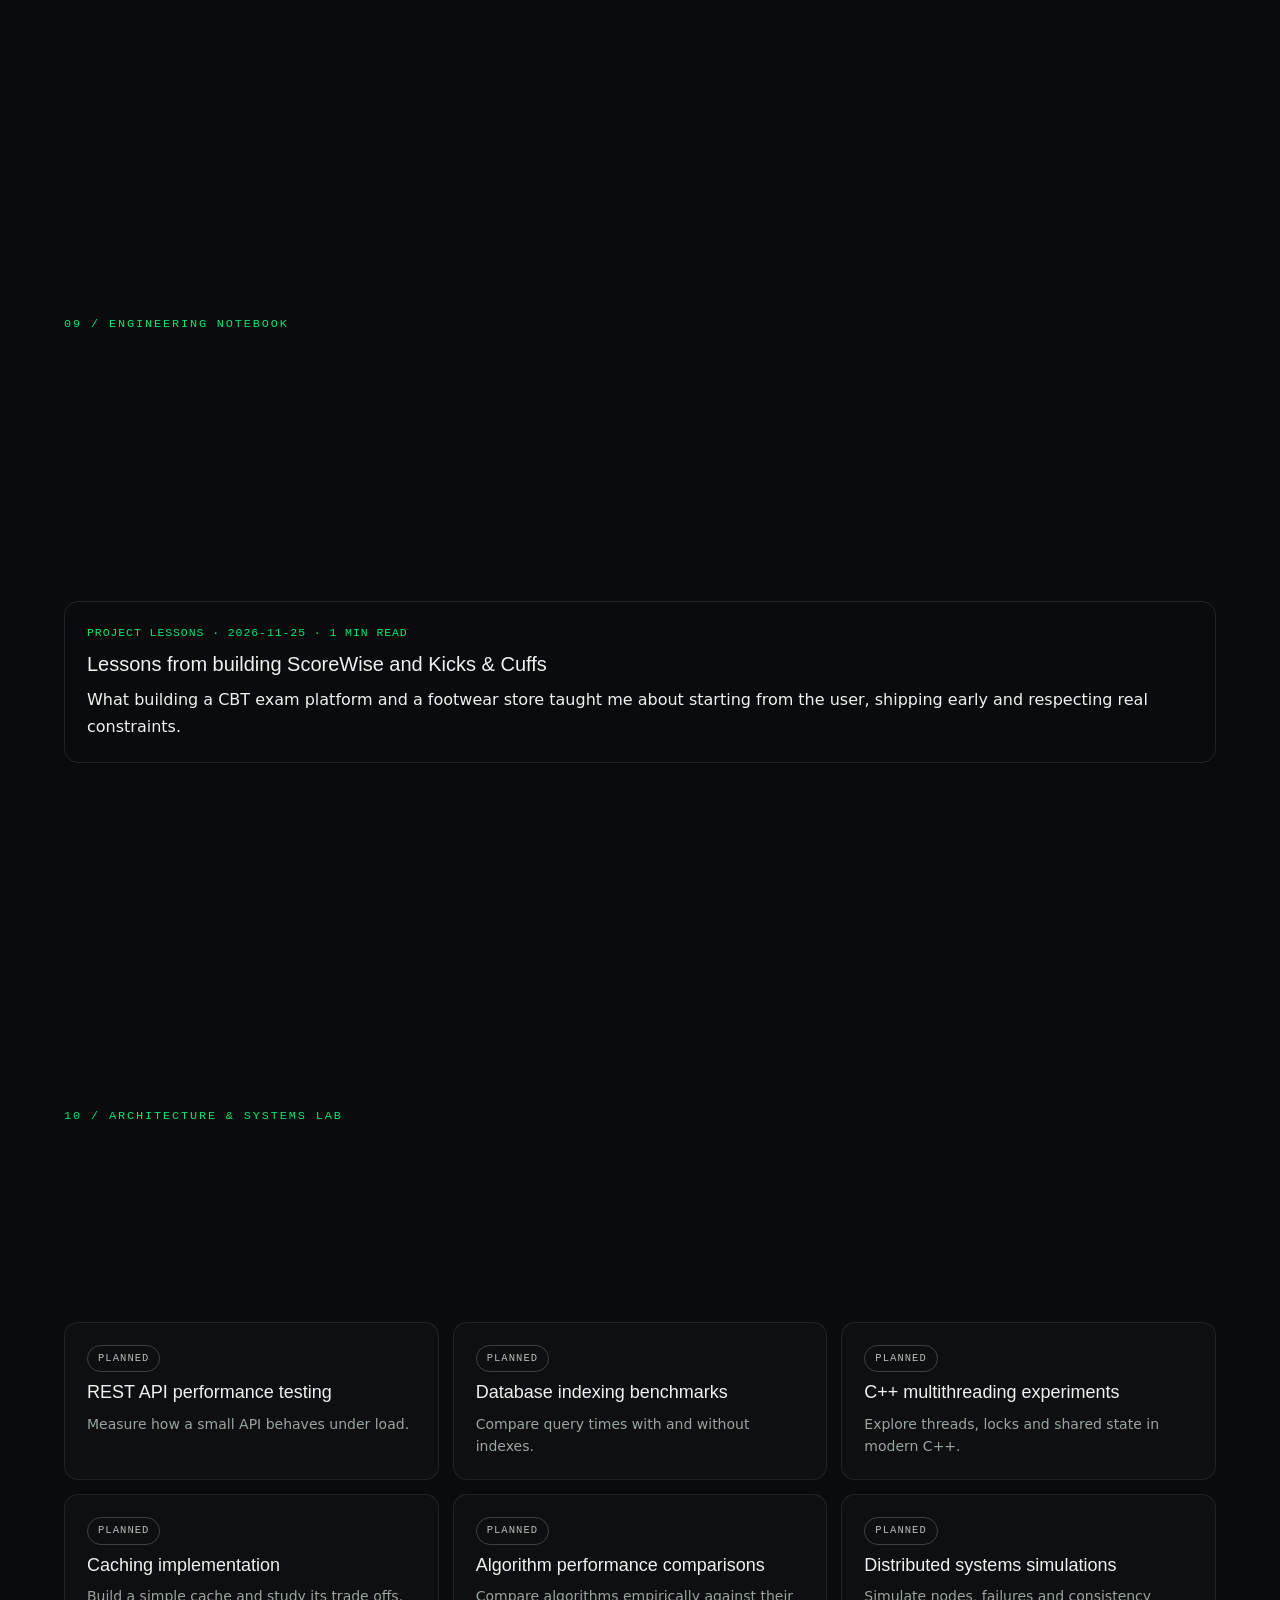
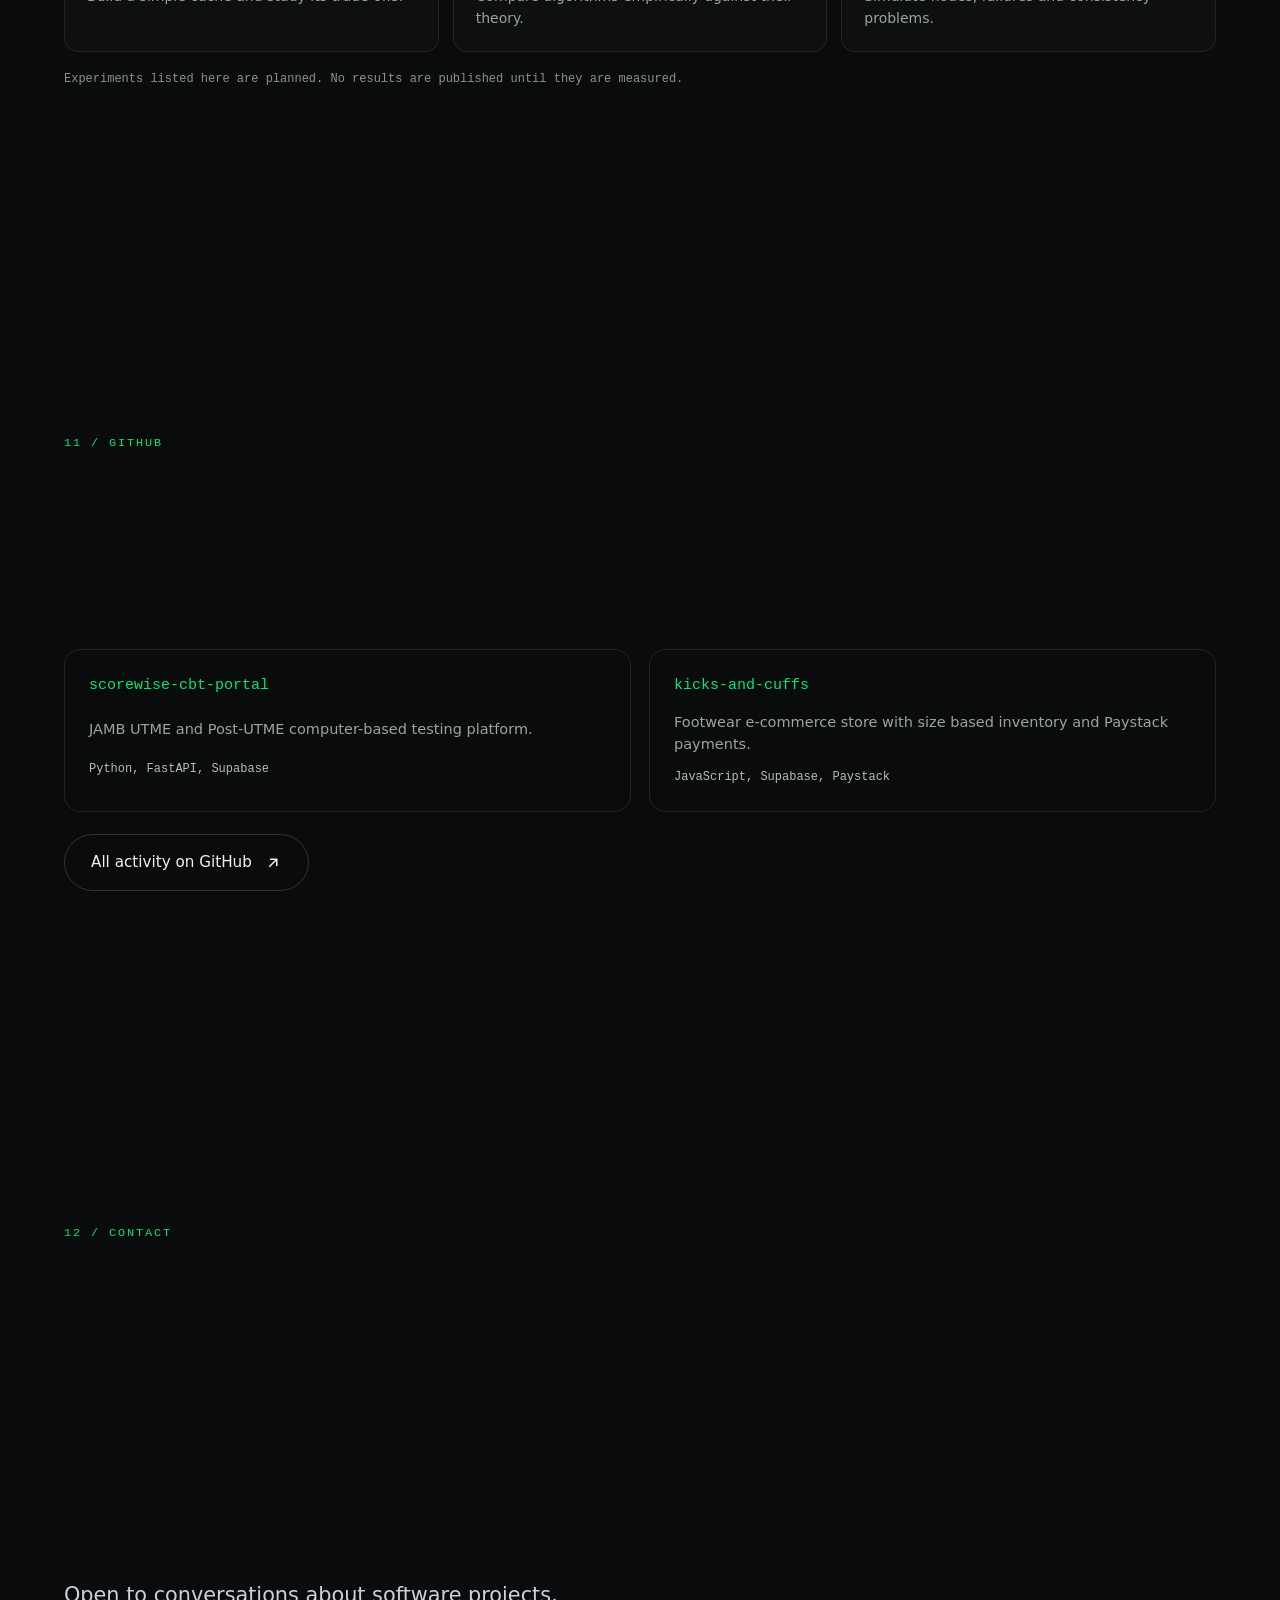
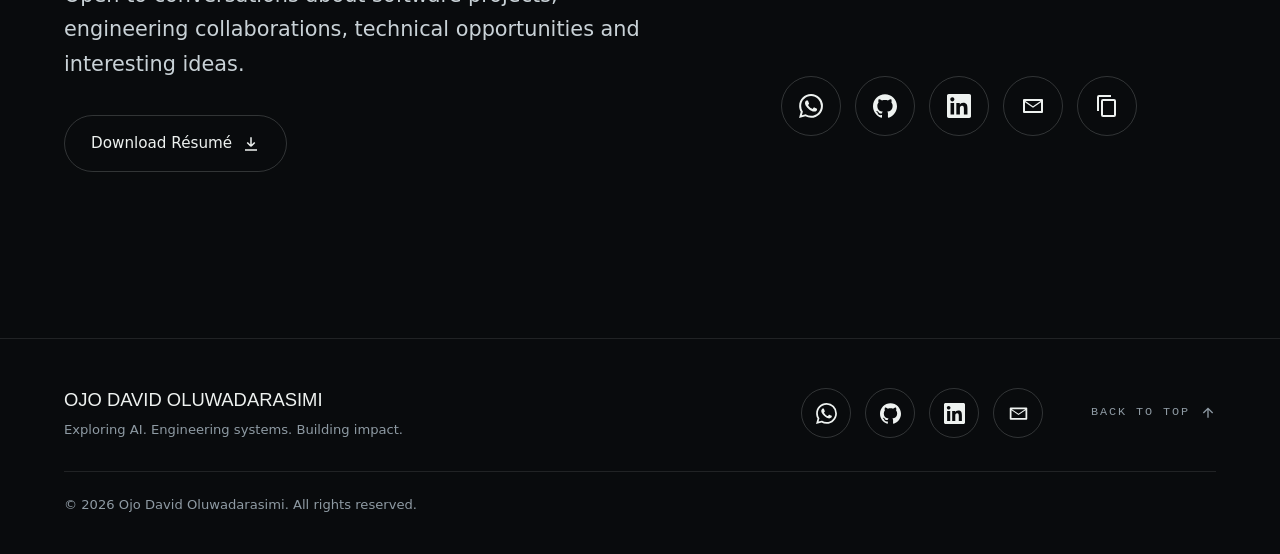
==== commit c72412b4: "Add files via upload" ====
--- a/index.html
+++ b/index.html
@@ -21,6 +21,7 @@
 <link rel="preconnect" href="https://fonts.gstatic.com" crossorigin>
 <link href="https://fonts.googleapis.com/css2?family=Archivo+Black&family=Sora:wght@300;400;500;600&family=Space+Mono:wght@400;700&display=swap" rel="stylesheet">
 <script>document.documentElement.classList.add('js')</script>
+<script src="js/dm.js"></script>
 <link rel="stylesheet" href="css/style.css">
 <link rel="stylesheet" href="css/sections.css">
 <link rel="stylesheet" href="css/capabilities.css">
@@ -68,7 +69,7 @@
       <a class="btn g" href="#contact">Let's Connect <svg viewBox="0 0 24 24" fill="none" stroke="currentColor" stroke-width="2" aria-hidden="true"><path d="M5 12h14M13 6l6 6-6 6"/></svg></a>
     </div>
   </div>
-  <div class="cue mono" aria-hidden="true"><span>Scroll</span><i></i></div>
+  <a class="cue" href="#about" aria-label="Scroll down to About"><span class="mono">Scroll</span><b class="cue-btn" aria-hidden="true"><svg viewBox="0 0 24 24" fill="none" stroke="currentColor" stroke-width="2" stroke-linecap="round" stroke-linejoin="round"><path d="M12 5v14M6 13l6 6 6-6"/></svg></b></a>
 </section>
 
 <section id="about">
--- a/css/style.css
+++ b/css/style.css
@@ -200,7 +200,7 @@
 }
 @media(max-width:1100px){
   .hero{align-items:flex-start;min-height:100svh}
-  .portrait{height:auto;width:min(112vw,640px,54svh*1.027);right:3vw;bottom:0;aspect-ratio:900/876}
+  .portrait{height:auto;width:max(min(112vw,640px,54svh*1.027),min(130vw,640px,calc((100svh - 400px)*1.027)));right:3vw;bottom:0;aspect-ratio:900/876}
   .hero-copy{padding:104px 0 0;display:flex;flex-direction:column;min-height:100svh}
   .actions{margin-top:auto;padding-bottom:calc(28px + env(safe-area-inset-bottom))}
   .name{font-size:clamp(1.6rem,calc((100vw - var(--gut)*2)/9.7),6.6rem)}
@@ -224,3 +224,13 @@
   @media(max-width:760px){.portrait{transform:translateX(50%)}}
   .menu a{transform:none}
 }
+
+/* Mobile hero: large portrait, name sits just under the chin and overlaps the jacket */
+@media(max-width:760px){
+  .hero{--wp:min(140vw,640px,62svh);min-height:0}
+  .hero-copy{min-height:0}
+  .portrait{width:var(--wp);top:72px;bottom:auto;right:50%}
+  .hero-copy{padding-top:calc(72px + var(--wp)*.5)}
+  .actions{margin-top:26px;padding-bottom:calc(36px + env(safe-area-inset-bottom))}
+  .name,.roles,.tagline{text-shadow:0 2px 18px rgba(9,11,13,.65)}
+}
--- a/css/capabilities.css
+++ b/css/capabilities.css
@@ -0,0 +1,32 @@
+/* What I Can Build */
+.caps{display:grid;grid-template-columns:repeat(3,minmax(0,1fr));gap:20px;margin-top:56px}
+.cap{display:flex;flex-direction:column;border:1px solid rgba(255,255,255,.09);border-radius:18px;background:rgba(255,255,255,.025);overflow:hidden;transition:border-color .45s,transform .55s var(--ease),background .45s}
+.cap:hover{border-color:rgba(0,230,118,.45);transform:translateY(-5px);background:rgba(0,230,118,.035)}
+.cap-vis{position:relative;aspect-ratio:16/10;background:#0D1114;border-bottom:1px solid rgba(255,255,255,.07);overflow:hidden}
+.cap-vis img,.cap-vis svg{display:block;width:100%;height:100%;object-fit:cover;object-position:top center;transition:transform 1.1s var(--ease)}
+.cap:hover .cap-vis img,.cap:hover .cap-vis svg{transform:scale(1.04)}
+.cap-vis .tag{position:absolute;left:12px;bottom:12px;font-family:var(--mono);font-size:10px;letter-spacing:.1em;text-transform:uppercase;padding:4px 9px;border-radius:999px;background:rgba(9,11,13,.82);border:1px solid rgba(255,255,255,.18);color:#B4BEB9}
+.cap-vis .tag.real{border-color:rgba(0,230,118,.5);color:var(--acc)}
+.cap-body{padding:24px 24px 26px;display:flex;flex-direction:column;gap:12px;flex:1}
+.cap-top{display:flex;justify-content:space-between;align-items:baseline;gap:12px}
+.cap .n{font-family:var(--display);font-size:34px;line-height:1;color:var(--acc);transition:letter-spacing .5s var(--ease)}
+.cap:hover .n{letter-spacing:.06em}
+.cap .cat{font-family:var(--mono);font-size:10.5px;letter-spacing:.12em;text-transform:uppercase;color:#8A948F;text-align:right}
+.cap h3{margin:0;font-family:var(--display);font-weight:400;font-size:clamp(20px,1.7vw,25px);line-height:1.12}
+.cap-body>p{margin:0;color:#B4BEB9;line-height:1.65;font-size:15px}
+.cap .ex{list-style:none;margin:4px 0 0;padding:0;display:flex;flex-wrap:wrap;gap:6px}
+.cap .ex li{font-family:var(--mono);font-size:11px;padding:5px 10px;border:1px solid rgba(255,255,255,.12);border-radius:999px;color:#B4BEB9;transition:border-color .3s,color .3s}
+.cap:hover .ex li{border-color:rgba(0,230,118,.3)}
+.cap .seen{margin-top:auto;padding-top:14px;border-top:1px solid rgba(255,255,255,.08);font-size:13.5px;color:#9AA5A0;line-height:1.55}
+.cap .seen b{font-family:var(--mono);font-weight:400;font-size:10.5px;letter-spacing:.12em;text-transform:uppercase;color:var(--acc);display:block;margin-bottom:4px}
+.cap .seen a{color:#EEF2F0;text-underline-offset:3px}
+.cap .seen a:hover{color:var(--acc)}
+.caps-note{margin-top:22px;font-family:var(--mono);font-size:12px;color:#8A948F;line-height:1.6;max-width:760px}
+.cap svg .l{stroke:rgba(238,242,240,.22);fill:none;stroke-width:1.5}
+.cap svg .a{stroke:#00E676;fill:none;stroke-width:1.8}
+.cap svg .f{fill:rgba(238,242,240,.1)}
+.cap svg .g{fill:#00E676}
+.cap svg .gs{fill:rgba(0,230,118,.18)}
+@media (max-width:1100px){.caps{grid-template-columns:repeat(2,minmax(0,1fr))}}
+@media (max-width:700px){.caps{grid-template-columns:1fr;gap:16px}.cap-body{padding:20px}}
+@media (prefers-reduced-motion:reduce){.cap,.cap-vis img,.cap-vis svg,.cap .n{transition:none}.cap:hover{transform:none}}
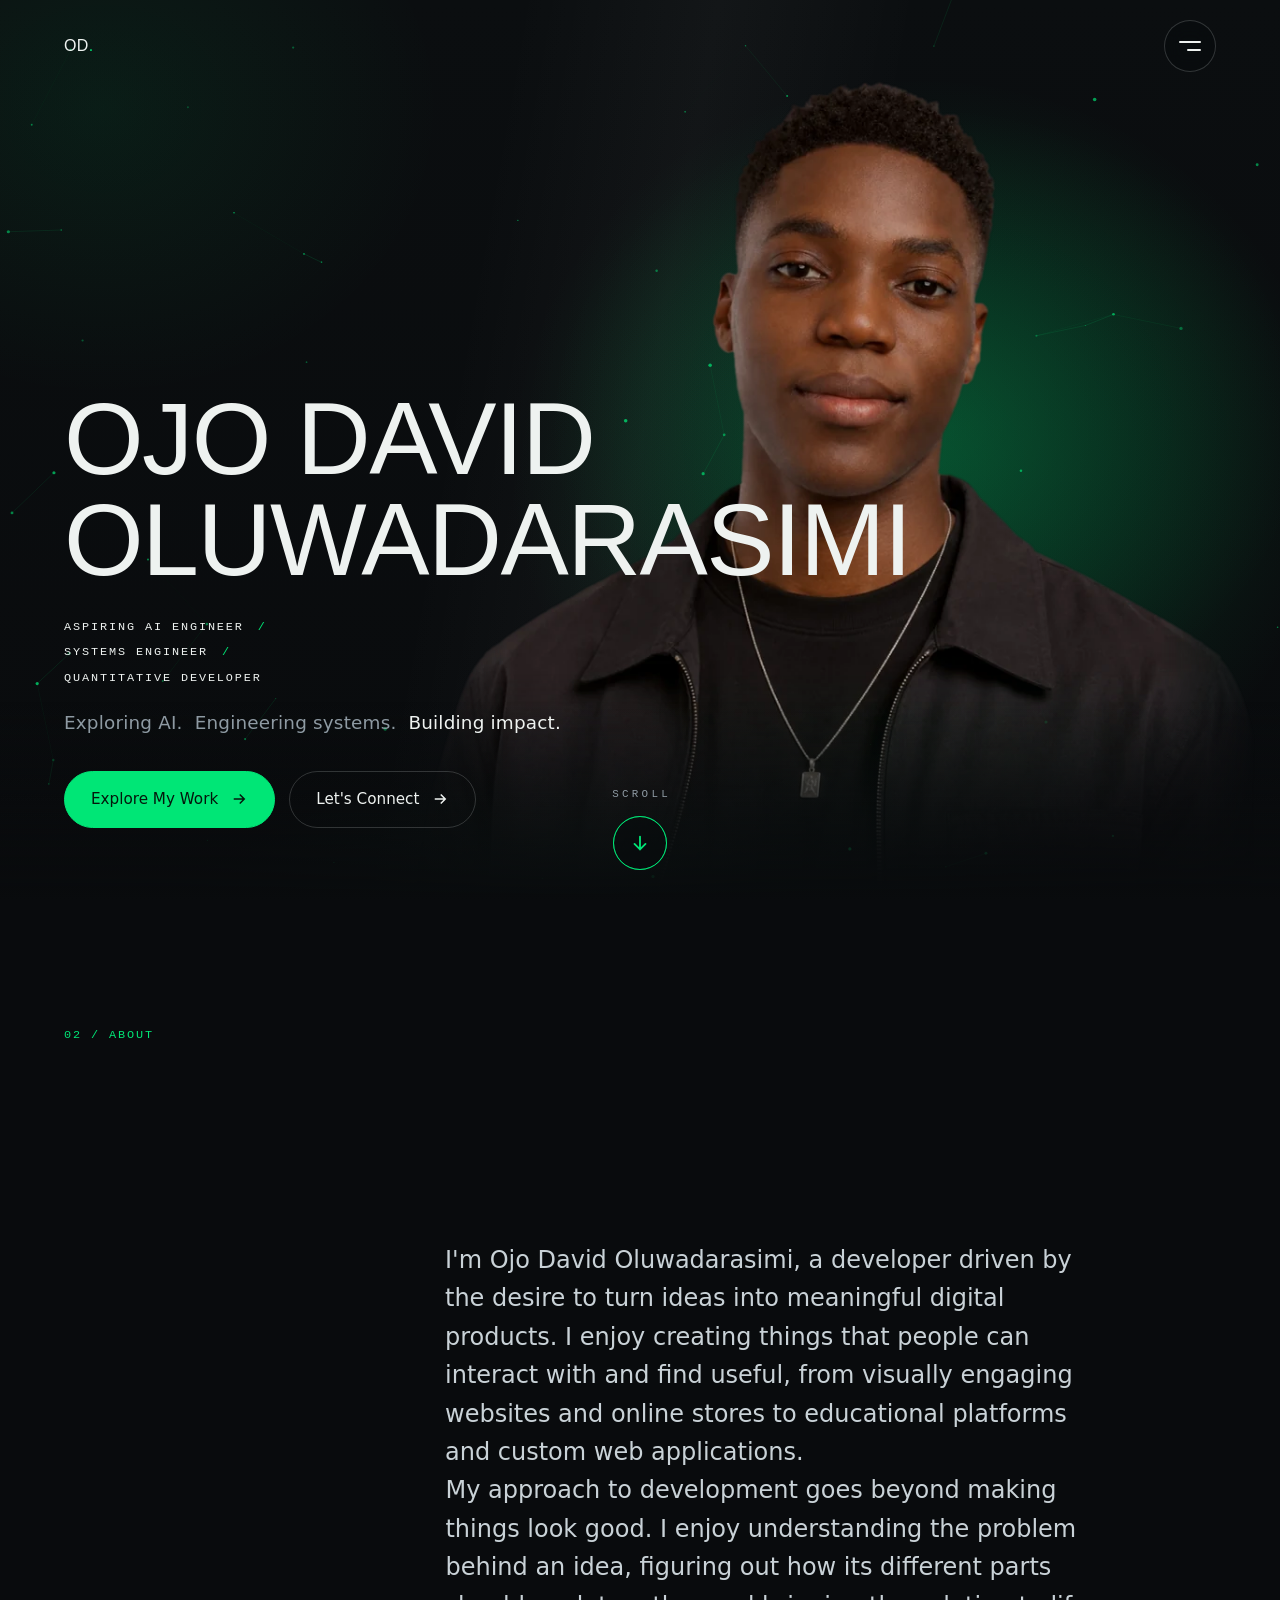
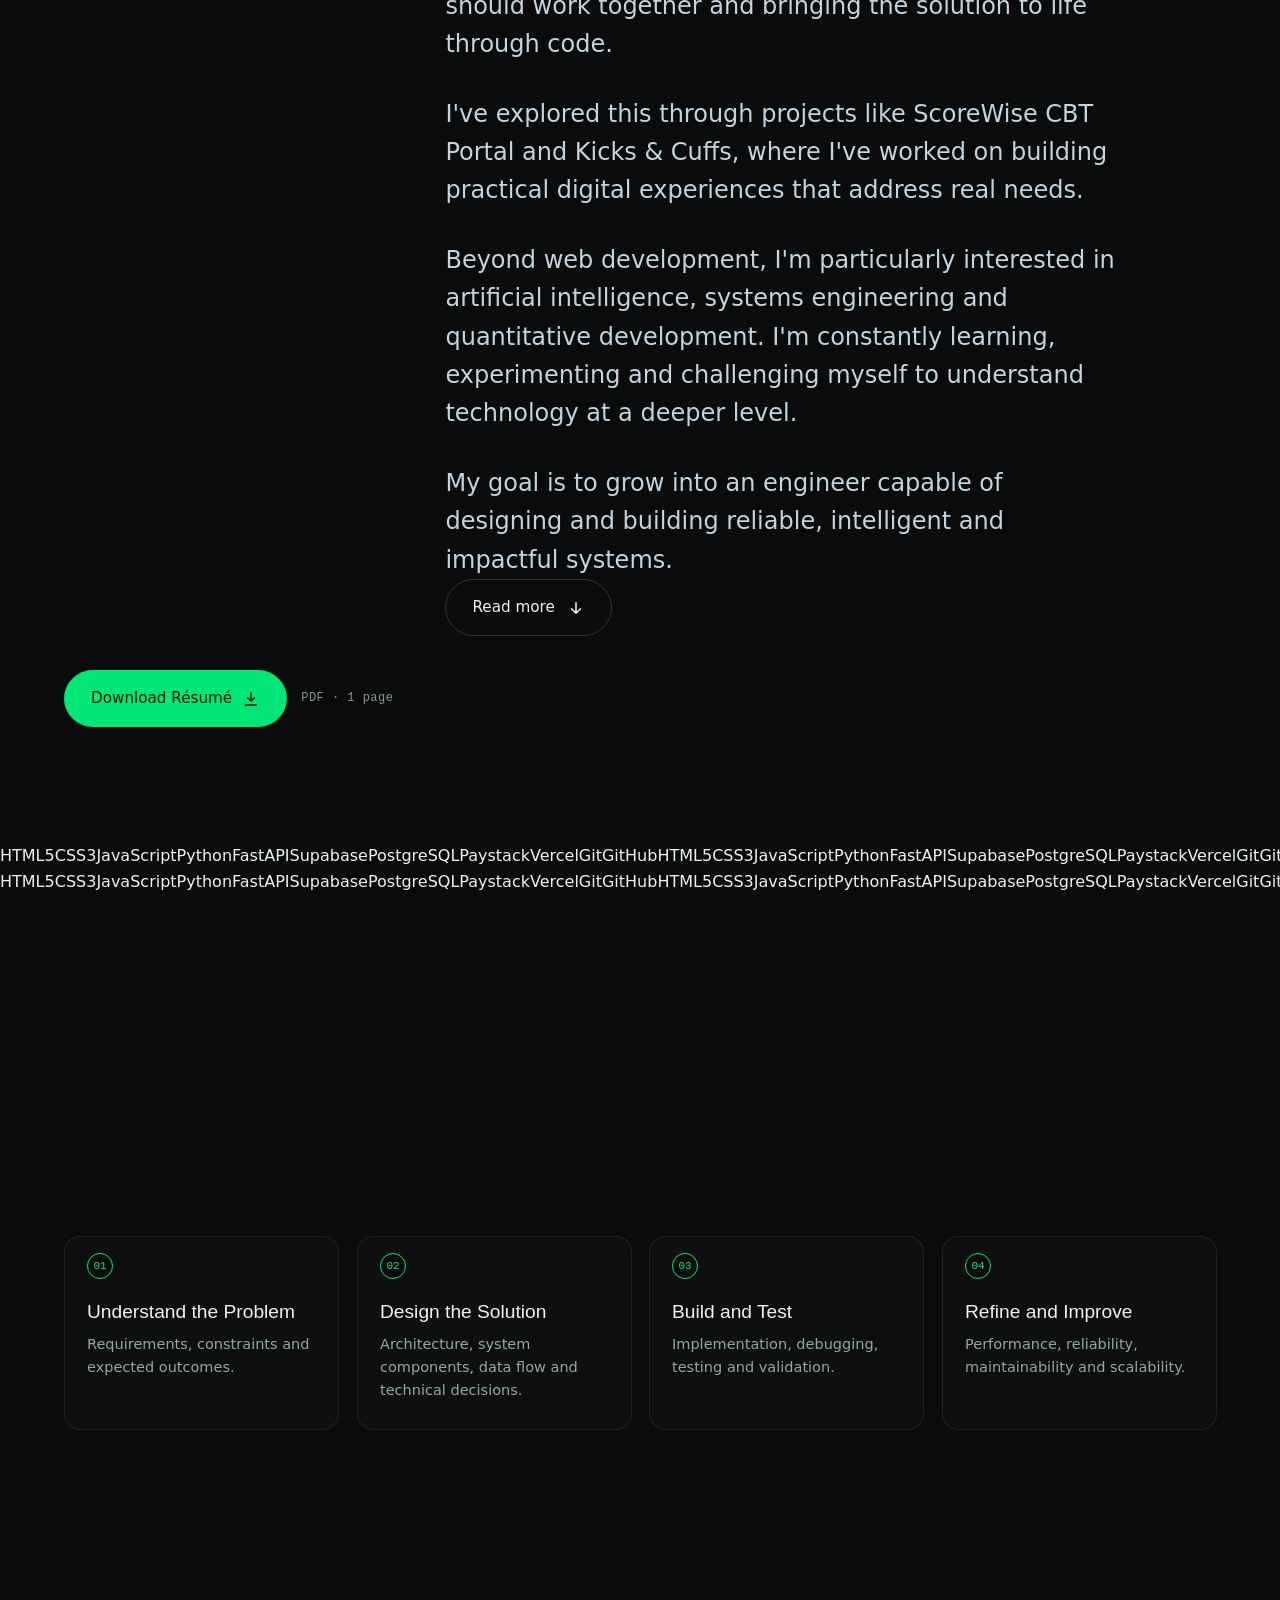
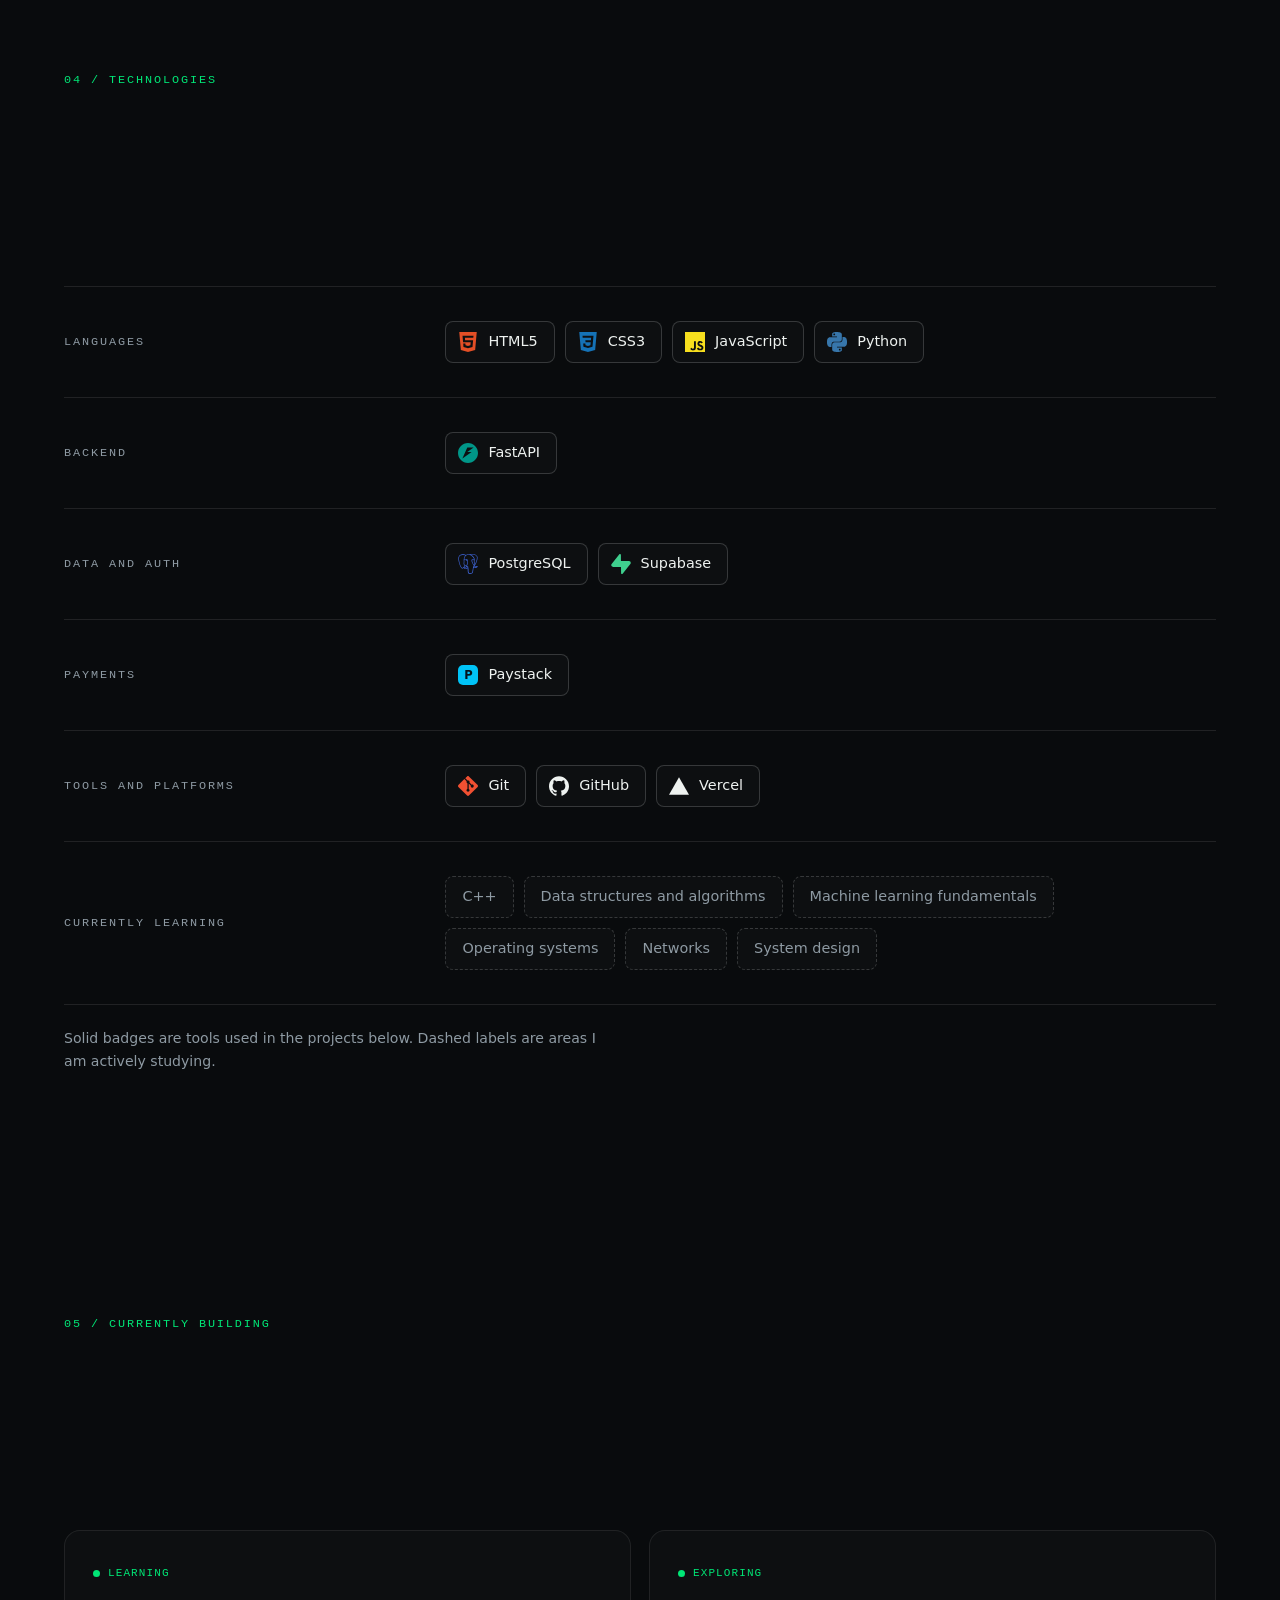
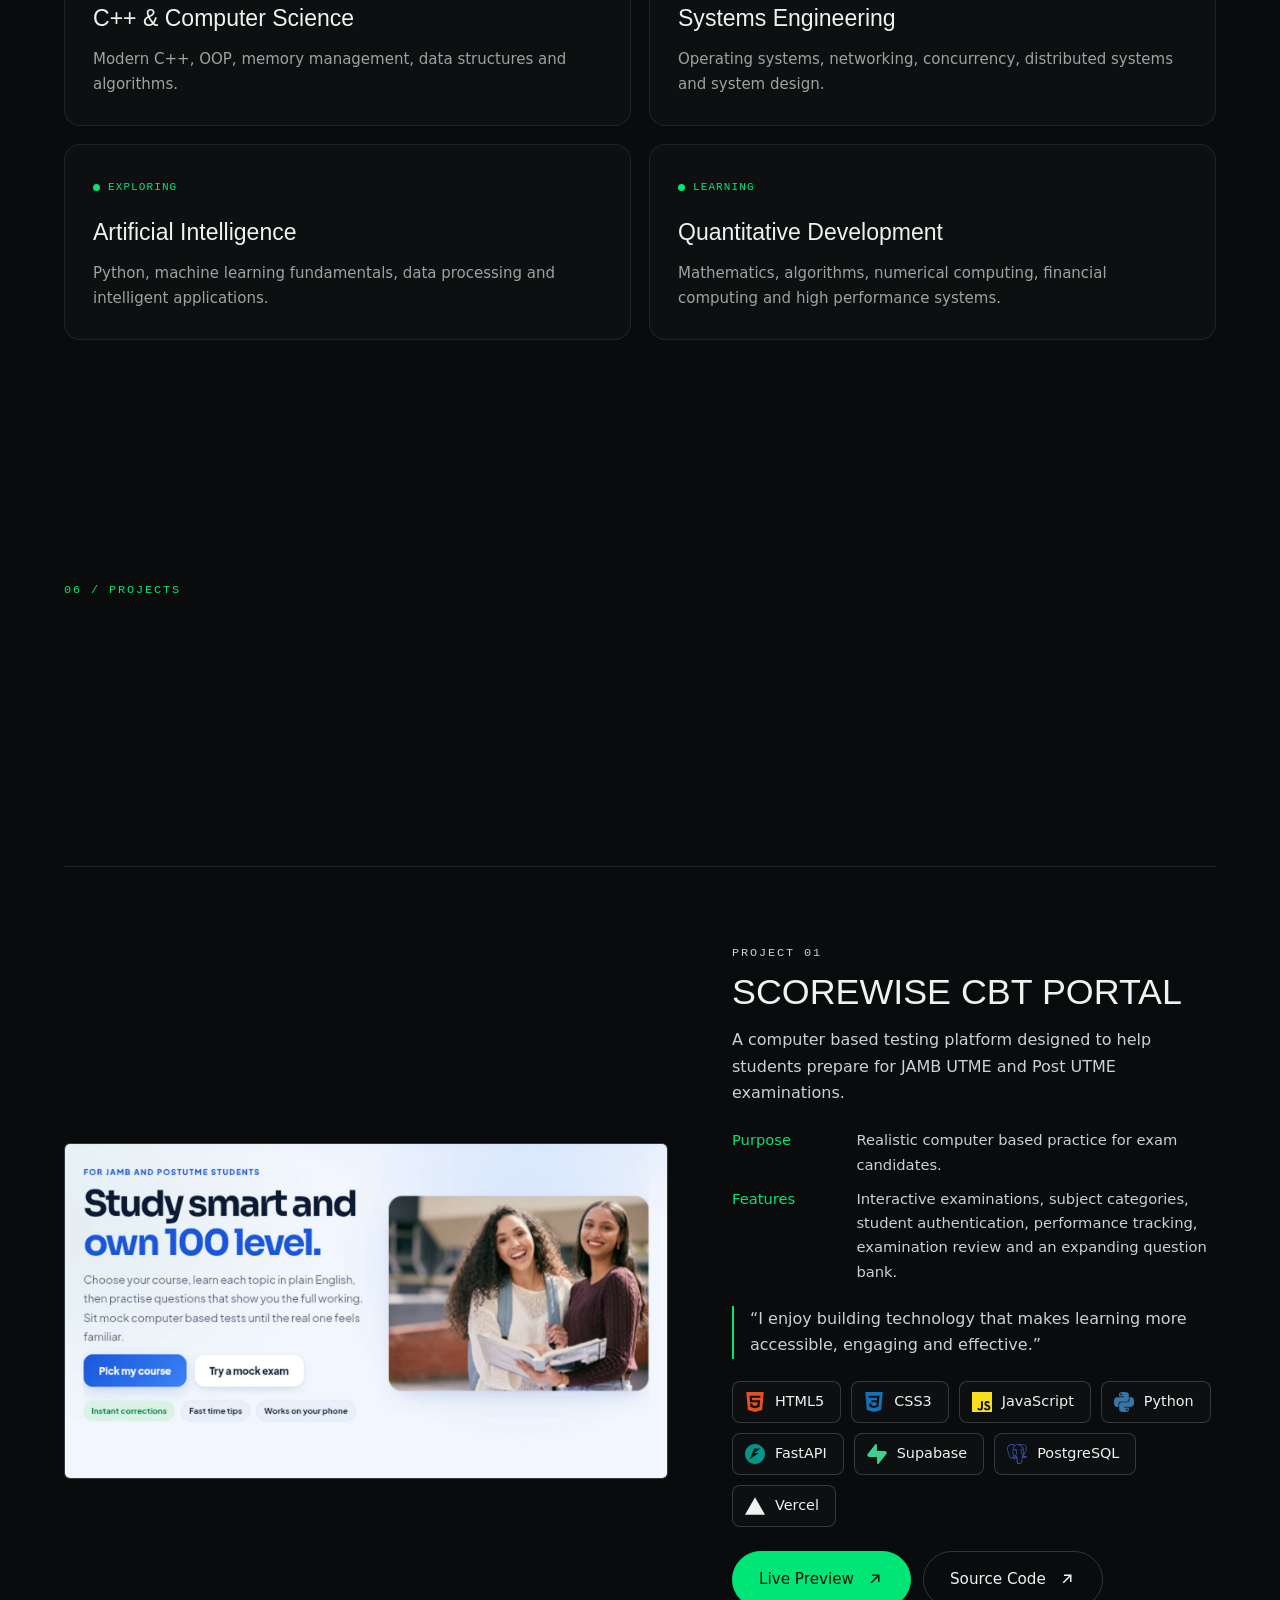
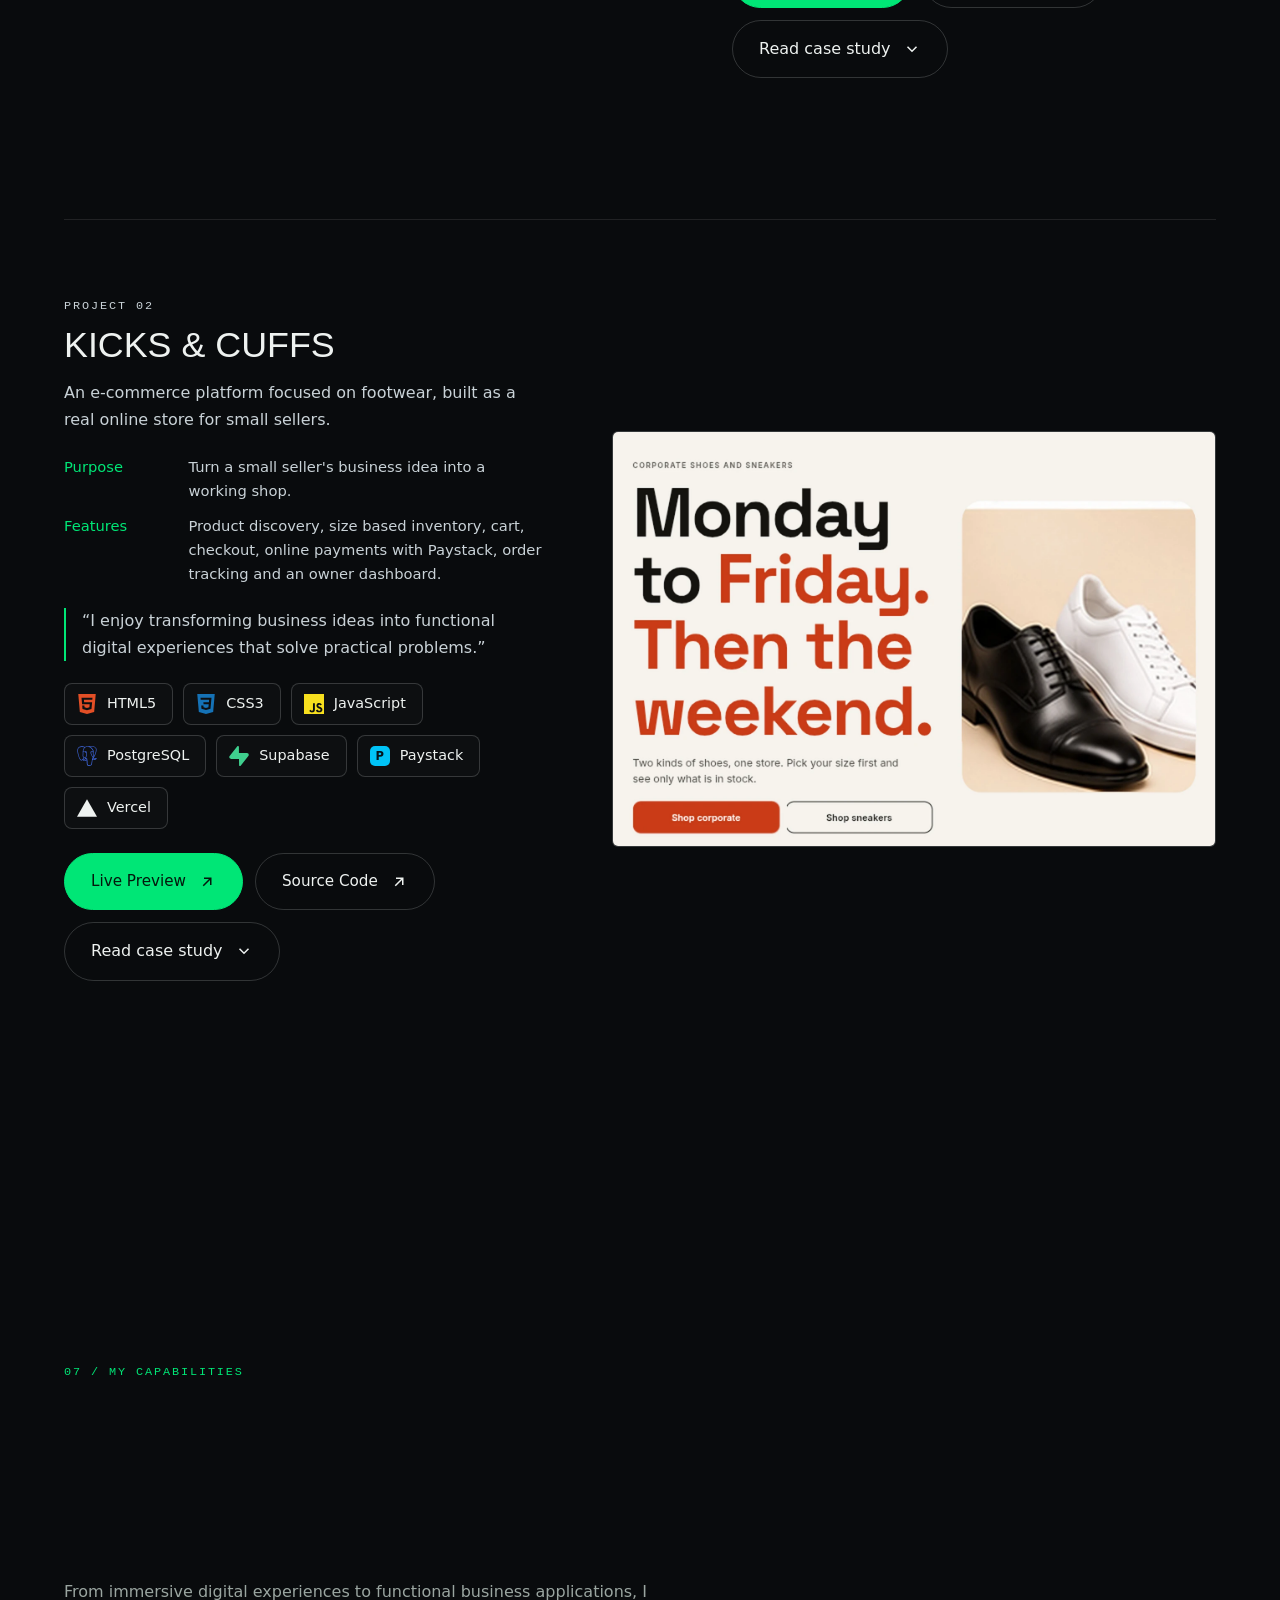
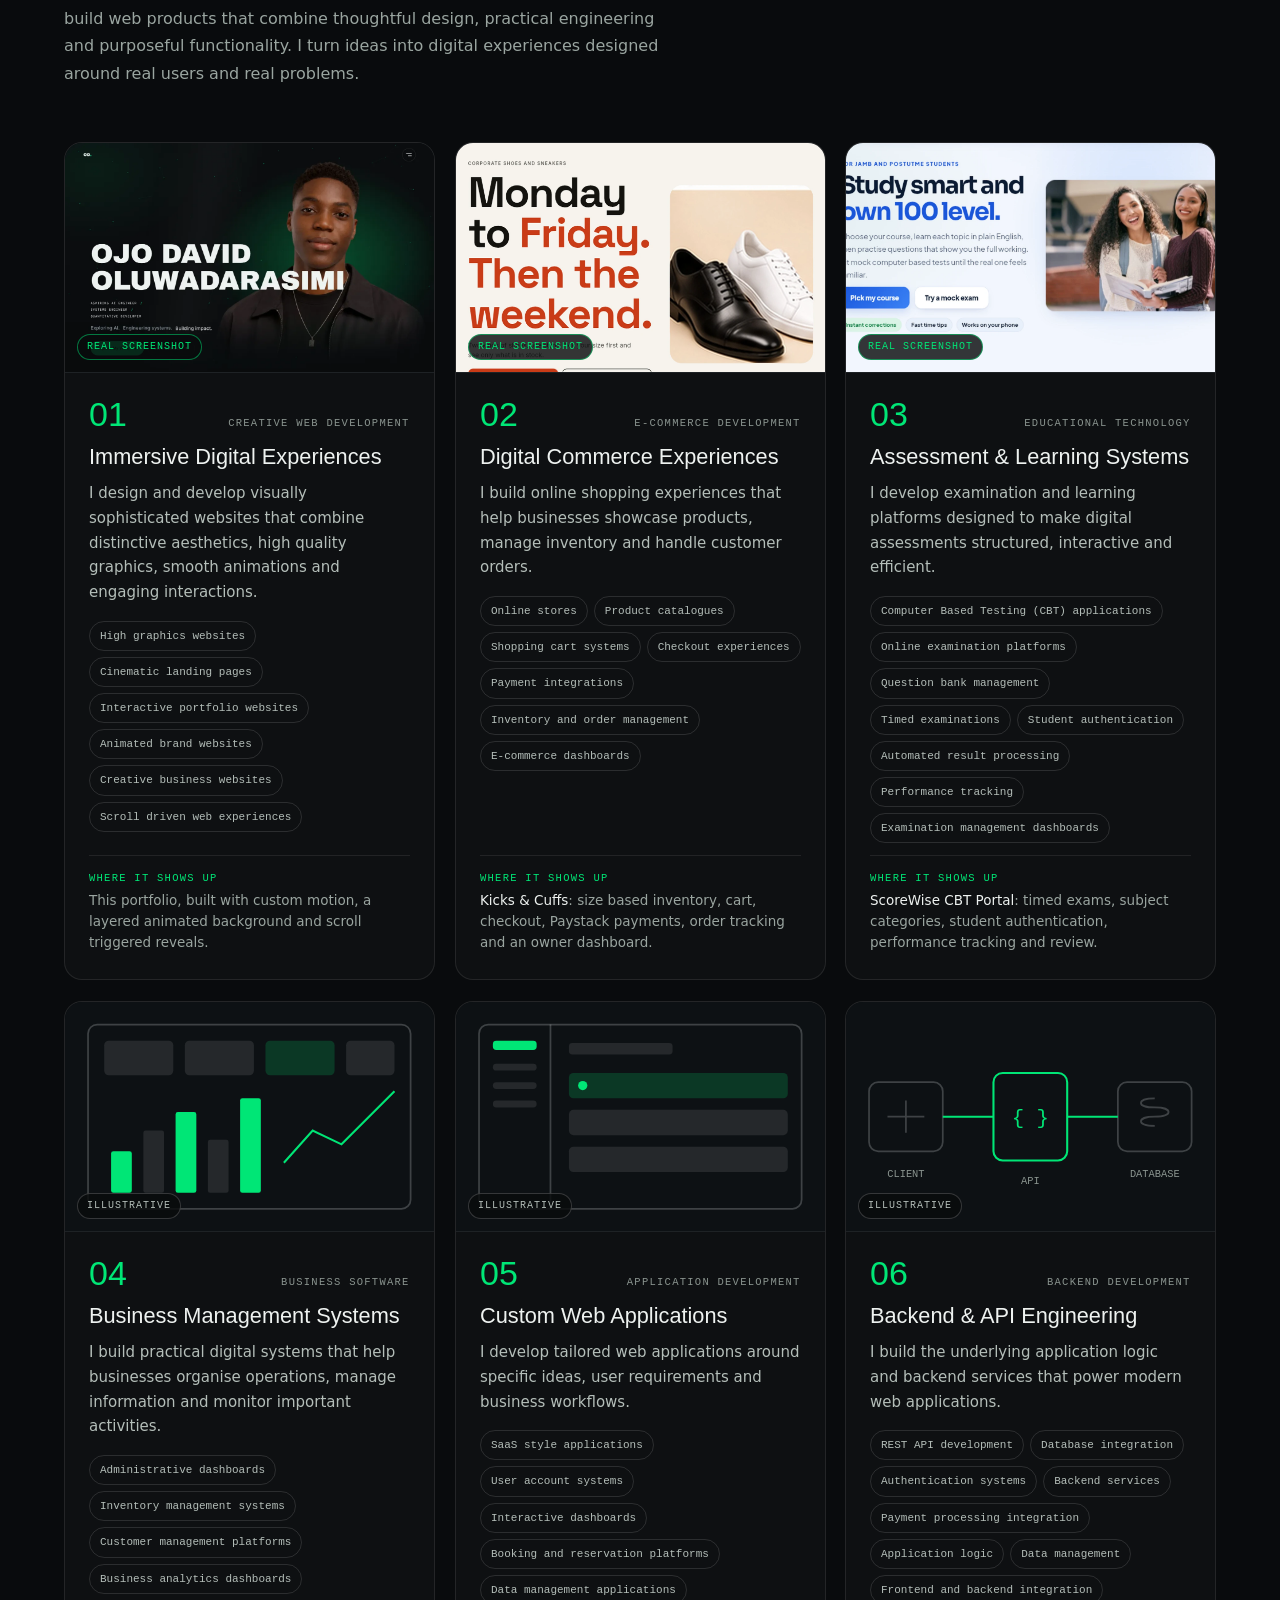
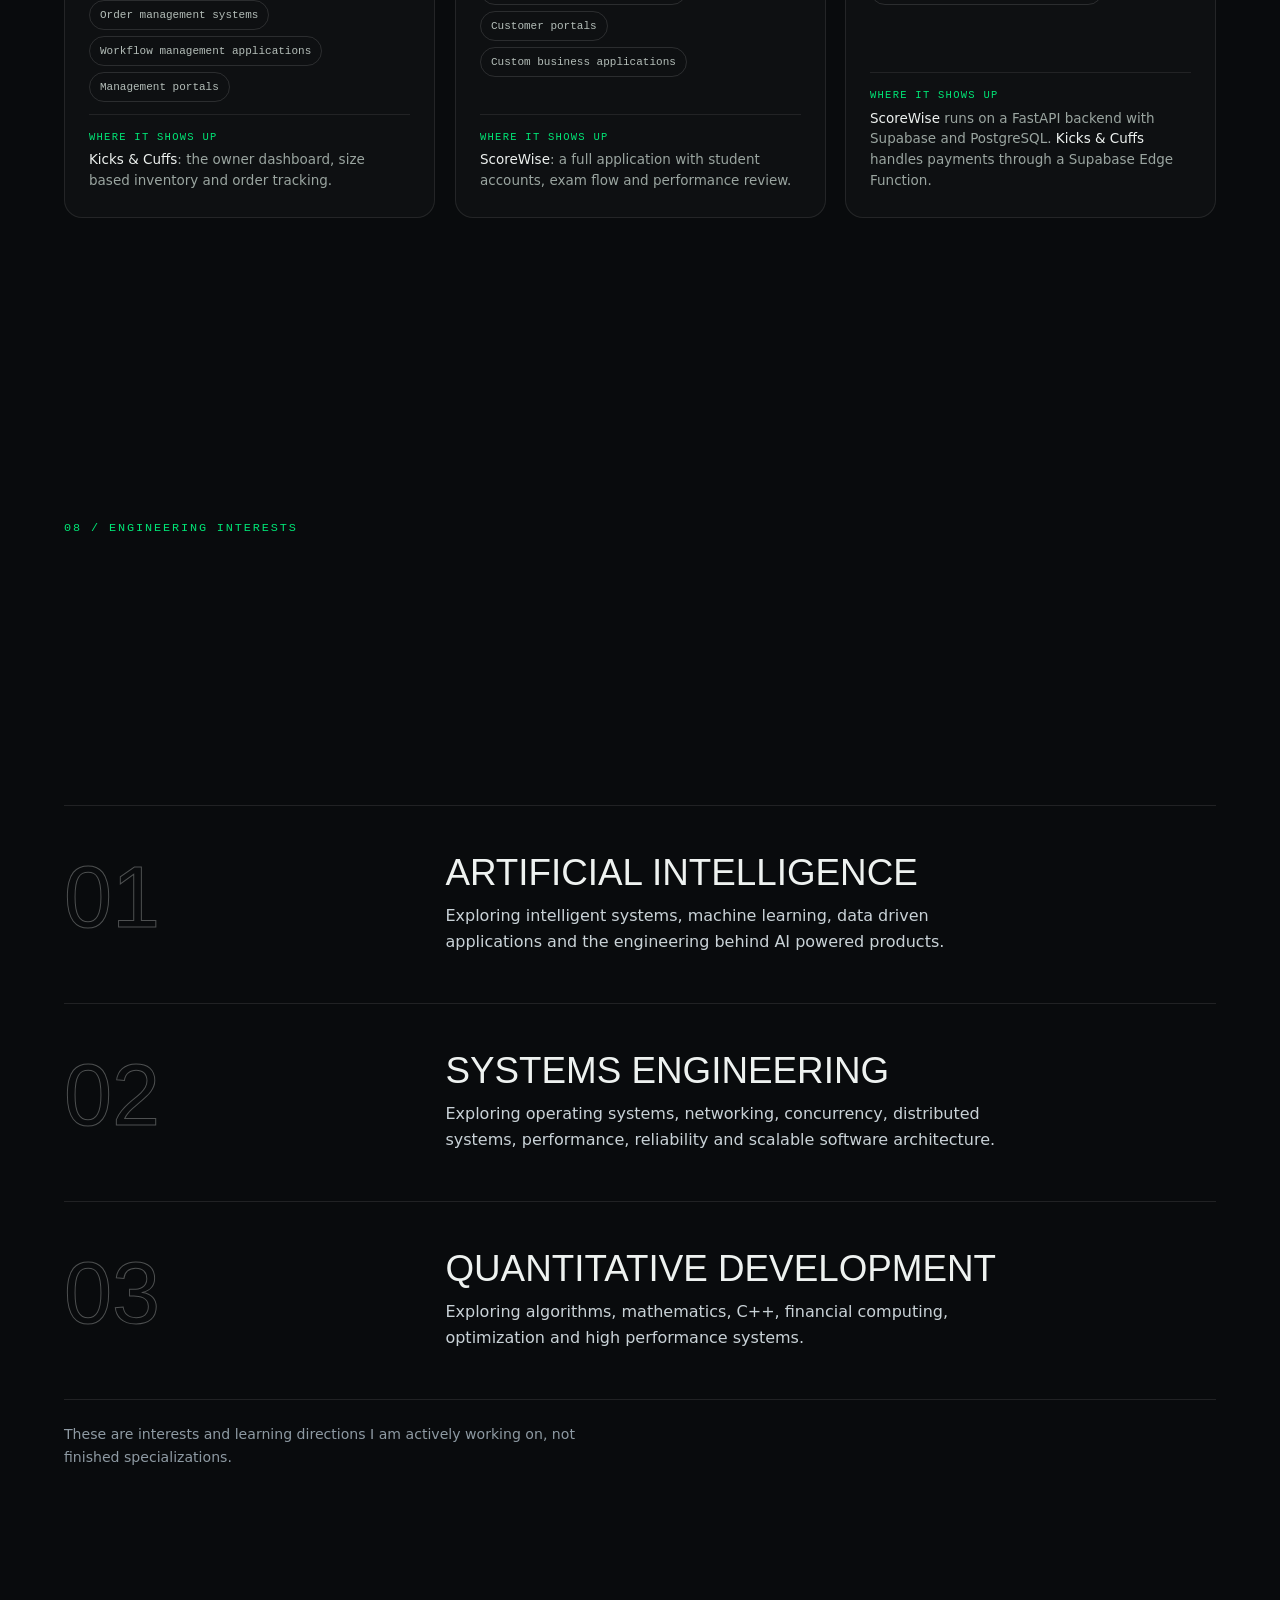
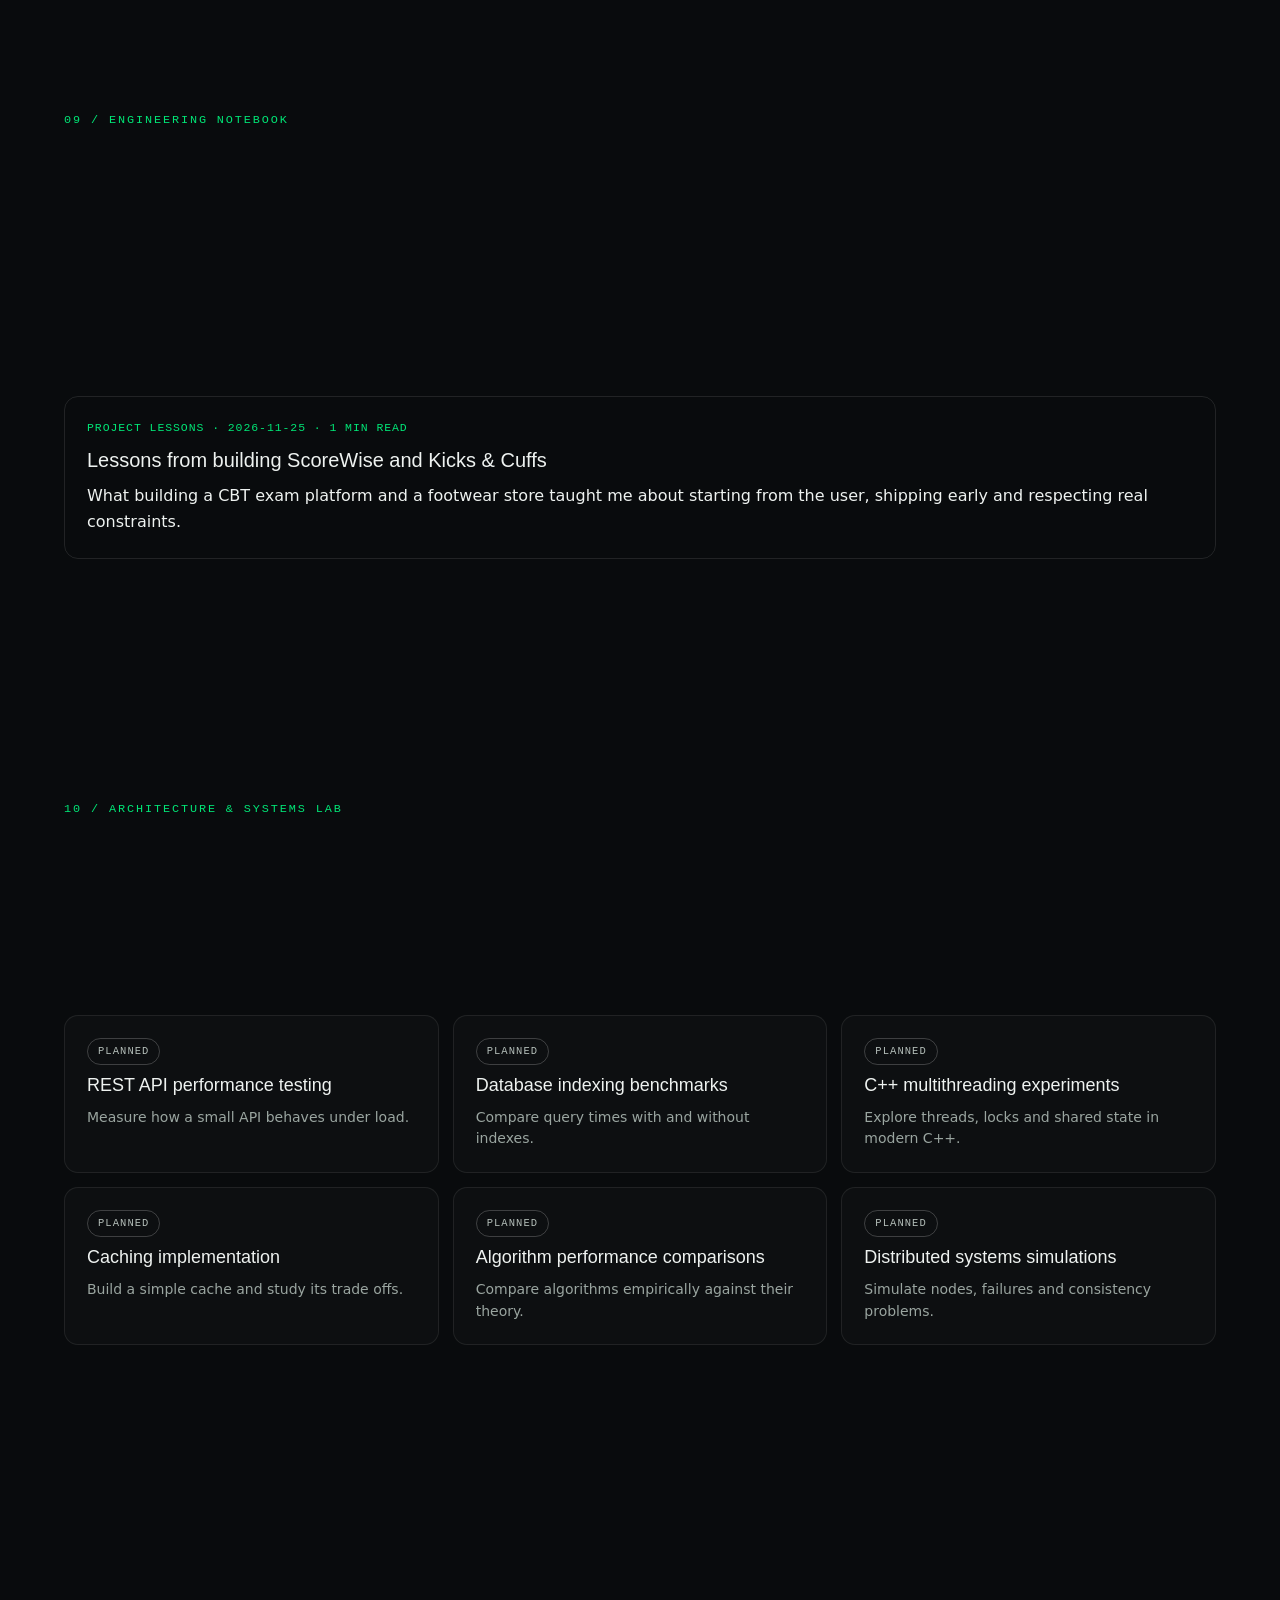
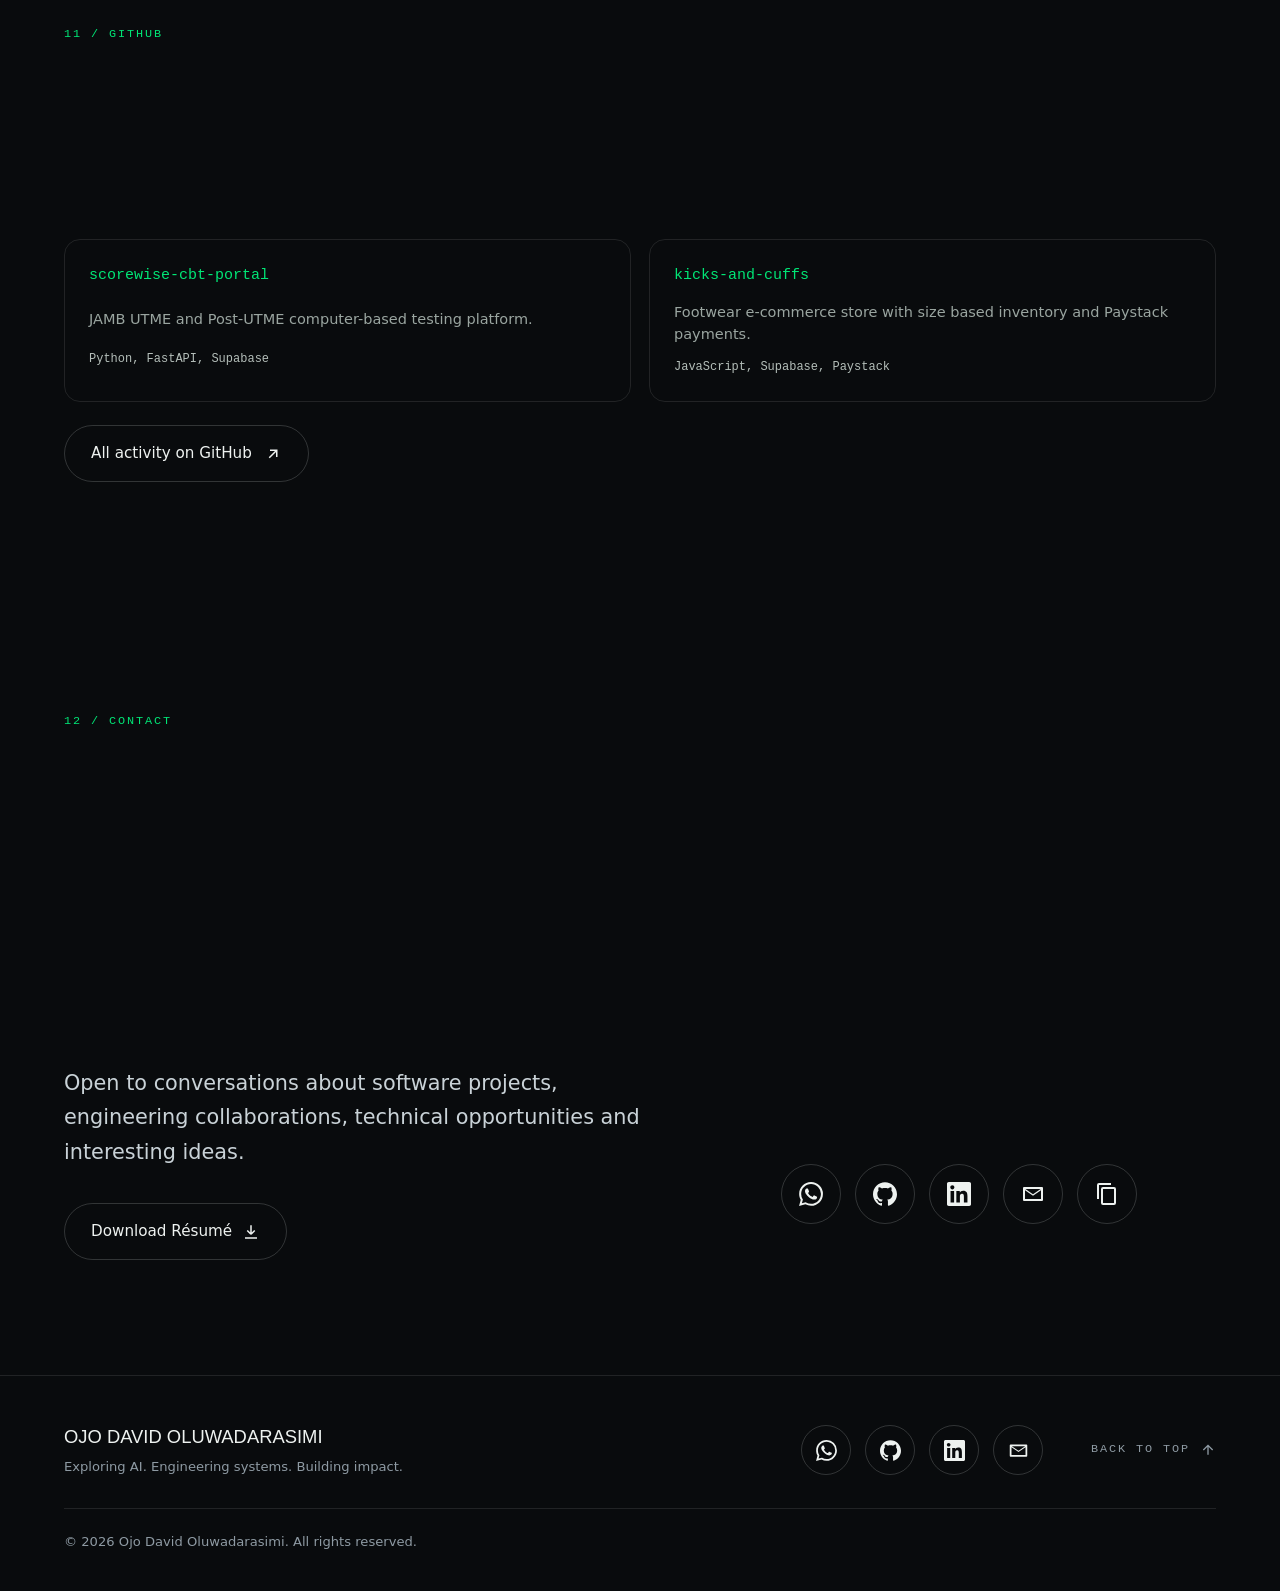
==== commit d614b051: "Add files via upload" ====
--- a/index.html
+++ b/index.html
@@ -25,8 +25,10 @@
 <link rel="stylesheet" href="css/style.css">
 <link rel="stylesheet" href="css/sections.css">
 <link rel="stylesheet" href="css/capabilities.css">
+<link rel="stylesheet" href="css/motion.css">
 </head>
 <body>
+<div id="sp" aria-hidden="true"></div>
 <a class="sr" href="#main">Skip to content</a>
 
 <header class="top">
@@ -79,13 +81,21 @@
       <h2 data-split><span class="ln"><span>Beyond</span></span><span class="ln"><span>the code.</span></span></h2>
     </div>
     <div class="about-body">
-      <p class="rv">I am an aspiring software engineer driven by curiosity about <strong>how technology works</strong>, how intelligent systems are built and how software can solve practical problems.</p>
-      <p class="rv">My interests span artificial intelligence, systems engineering and quantitative development. I enjoy exploring technical concepts, experimenting with ideas and turning what I learn into functional products.</p>
-      <p class="rv">I believe engineering is more than writing code. It is about <strong>understanding problems, designing solutions and building systems</strong> that create meaningful impact.</p>
+      <p class="rv" id="about-lead">I'm Ojo David Oluwadarasimi, a developer driven by the desire to turn ideas into meaningful digital products. I enjoy creating things that people can interact with and find useful, from visually engaging websites and online stores to educational platforms and custom web applications.</p>
+      <div class="about-more" id="about-more"><div class="am-in" id="typed">
+        <p data-type>My approach to development goes beyond making things look good. I enjoy understanding the problem behind an idea, figuring out how its different parts should work together and bringing the solution to life through code.</p>
+        <p data-type>I've explored this through projects like ScoreWise CBT Portal and Kicks &amp; Cuffs, where I've worked on building practical digital experiences that address real needs.</p>
+        <p data-type>Beyond web development, I'm particularly interested in artificial intelligence, systems engineering and quantitative development. I'm constantly learning, experimenting and challenging myself to understand technology at a deeper level.</p>
+        <p data-type>My goal is to grow into an engineer capable of designing and building reliable, intelligent and impactful systems.</p>
+      </div></div>
+      <button class="btn g more" id="more" type="button" aria-expanded="false" aria-controls="about-more"><span class="lbl">Read more</span> <svg class="chev" viewBox="0 0 24 24" fill="none" stroke="currentColor" stroke-width="2" stroke-linecap="round" stroke-linejoin="round" aria-hidden="true"><path d="M12 5v14M6 13l6 6 6-6"/></svg></button>
     </div>
     <div class="res-row rv"><a class="btn p res" href="assets/Ojo-David-Oluwadarasimi-Resume.pdf" download="Ojo-David-Oluwadarasimi-Resume.pdf" data-resume>Download Résumé <svg viewBox="0 0 24 24" fill="none" stroke="currentColor" stroke-width="2" aria-hidden="true"><path d="M12 3v12m0 0-5-5m5 5 5-5M4 20h16"/></svg></a><small>PDF · 1 page</small></div>
   </div>
 </section>
+
+<div class="band" aria-hidden="true"><div class="track"><span>HTML5</span><i></i><span>CSS3</span><i></i><span>JavaScript</span><i></i><span>Python</span><i></i><span>FastAPI</span><i></i><span>Supabase</span><i></i><span>PostgreSQL</span><i></i><span>Paystack</span><i></i><span>Vercel</span><i></i><span>Git</span><i></i><span>GitHub</span><i></i><span>HTML5</span><i></i><span>CSS3</span><i></i><span>JavaScript</span><i></i><span>Python</span><i></i><span>FastAPI</span><i></i><span>Supabase</span><i></i><span>PostgreSQL</span><i></i><span>Paystack</span><i></i><span>Vercel</span><i></i><span>Git</span><i></i><span>GitHub</span><i></i></div></div>
+<div class="band rev" aria-hidden="true"><div class="track"><span>HTML5</span><i></i><span>CSS3</span><i></i><span>JavaScript</span><i></i><span>Python</span><i></i><span>FastAPI</span><i></i><span>Supabase</span><i></i><span>PostgreSQL</span><i></i><span>Paystack</span><i></i><span>Vercel</span><i></i><span>Git</span><i></i><span>GitHub</span><i></i><span>HTML5</span><i></i><span>CSS3</span><i></i><span>JavaScript</span><i></i><span>Python</span><i></i><span>FastAPI</span><i></i><span>Supabase</span><i></i><span>PostgreSQL</span><i></i><span>Paystack</span><i></i><span>Vercel</span><i></i><span>Git</span><i></i><span>GitHub</span><i></i></div></div>
 
 <section id="approach">
   <div class="wrap">
@@ -346,6 +356,8 @@
 
 <script src="js/main.js" defer></script>
 <script src="js/bg.js" defer></script>
+<script src="js/typing.js" defer></script>
+<script src="js/motion.js" defer></script>
 <script src="js/data.js" defer></script>
 <script src="js/case-studies.js" defer></script>
 <script src="js/notebook.js" defer></script>
--- a/css/style.css
+++ b/css/style.css
@@ -93,11 +93,18 @@
 .btn.p:hover{background:#33ff9a}
 .btn.g:hover{border-color:var(--acc);color:var(--acc)}
 .hero.skip *{animation-duration:.01s!important;animation-delay:0s!important}
-.cue{position:absolute;z-index:3;right:var(--gut);bottom:34px;display:flex;flex-direction:column;align-items:center;gap:10px;color:var(--mute);writing-mode:vertical-rl;animation:fadeup 1s ease 5s both}
-.cue i{display:block;width:1px;height:46px;background:linear-gradient(var(--acc),transparent)}
+.cue{position:absolute;z-index:4;left:0;right:0;margin:0 auto;width:max-content;bottom:30px;display:flex;flex-direction:column;align-items:center;gap:12px;color:var(--mute);text-decoration:none;animation:fadeup 1s ease 5s both}
+.cue span{font-size:.68rem;letter-spacing:.3em;text-transform:uppercase;padding-left:.3em}
+.cue-btn{position:relative;display:grid;place-items:center;width:54px;height:54px;border-radius:50%;border:1px solid rgba(0,230,118,.5);background:rgba(9,11,13,.55);backdrop-filter:blur(6px);color:var(--acc);transition:background .35s,color .35s,transform .35s var(--ease)}
+.cue-btn::after{content:"";position:absolute;inset:-1px;border-radius:50%;border:1px solid var(--acc);animation:cuering 2.4s ease-out infinite}
+.cue-btn svg{width:22px;height:22px;animation:cuebob 1.8s ease-in-out infinite}
+.cue:hover .cue-btn,.cue:focus-visible .cue-btn{background:var(--acc);color:#06130B;transform:translateY(3px)}
+.cue:focus-visible{outline:2px solid var(--acc);outline-offset:6px;border-radius:30px}
+@keyframes cuebob{0%,100%{transform:translateY(-3px)}50%{transform:translateY(4px)}}
+@keyframes cuering{0%{transform:scale(1);opacity:.55}100%{transform:scale(1.55);opacity:0}}
 
 /* sections */
-section{position:relative;padding:clamp(80px,13vw,170px) 0}
+section{position:relative;padding:clamp(72px,9vw,130px) 0}
 .sec-head{display:grid;grid-template-columns:minmax(0,.9fr) minmax(0,2.1fr);gap:clamp(20px,4vw,64px);align-items:start;margin-bottom:clamp(36px,6vw,80px)}
 .sec-head .mono{color:var(--acc);padding-top:.9em}
 h2{font-family:var(--display);font-weight:400;text-transform:uppercase;line-height:.98;letter-spacing:-.01em;font-size:clamp(2rem,5.6vw,4.6rem)}
@@ -204,7 +211,6 @@
   .hero-copy{padding:104px 0 0;display:flex;flex-direction:column;min-height:100svh}
   .actions{margin-top:auto;padding-bottom:calc(28px + env(safe-area-inset-bottom))}
   .name{font-size:clamp(1.6rem,calc((100vw - var(--gut)*2)/9.7),6.6rem)}
-  .cue{display:none}
 }
 @media(max-width:760px){
   .portrait{right:50%;animation-name:riseM}
@@ -221,16 +227,30 @@
   .rv,.js .badges .badge{opacity:1!important;transform:none!important}
   h2 .ln span,.name .ln span{transform:none!important}
   .portrait{transform:none;opacity:1}
-  @media(max-width:760px){.portrait{transform:translateX(50%)}}
+  @media(max-width:1100px){.portrait{transform:translateX(50%)}}
   .menu a{transform:none}
 }
 
-/* Mobile hero: large portrait, name sits just under the chin and overlaps the jacket */
-@media(max-width:760px){
-  .hero{--wp:min(140vw,640px,62svh);min-height:0}
+/* Tablet and phone hero: large portrait, name sits just under the chin and overlaps the jacket.
+   Height never depends on a very tall viewport (e.g. phone "Desktop site" mode). */
+@media(max-width:1100px){
+  .hero{--wp:min(140vw,640px,62svh,820px);min-height:0}
   .hero-copy{min-height:0}
   .portrait{width:var(--wp);top:72px;bottom:auto;right:50%}
   .hero-copy{padding-top:calc(72px + var(--wp)*.5)}
   .actions{margin-top:26px;padding-bottom:calc(36px + env(safe-area-inset-bottom))}
   .name,.roles,.tagline{text-shadow:0 2px 18px rgba(9,11,13,.65)}
-}
+  .portrait{animation-name:riseM}
+  @keyframes riseM{from{transform:translate(50%,112%) scale(.93);opacity:0}55%{opacity:1}to{transform:translate(50%,0) scale(1);opacity:1}}
+}
+
+@media(max-width:760px){
+  .cue{bottom:18px;gap:8px}
+  .cue-btn{width:46px;height:46px}
+  .actions{padding-bottom:calc(116px + env(safe-area-inset-bottom))}
+}
+@media(prefers-reduced-motion:reduce){.cue-btn::after,.cue-btn svg{animation:none}}
+
+/* Phone "Desktop site" mode (set by js/dm.js): scale up, and undo the zoom on viewport based type */
+html.dm{zoom:var(--z,1.7)}
+html.dm .name{font-size:clamp(1.6rem,calc((100vw / var(--z,1.7) - var(--gut)*2) / 9.7),6.6rem)}
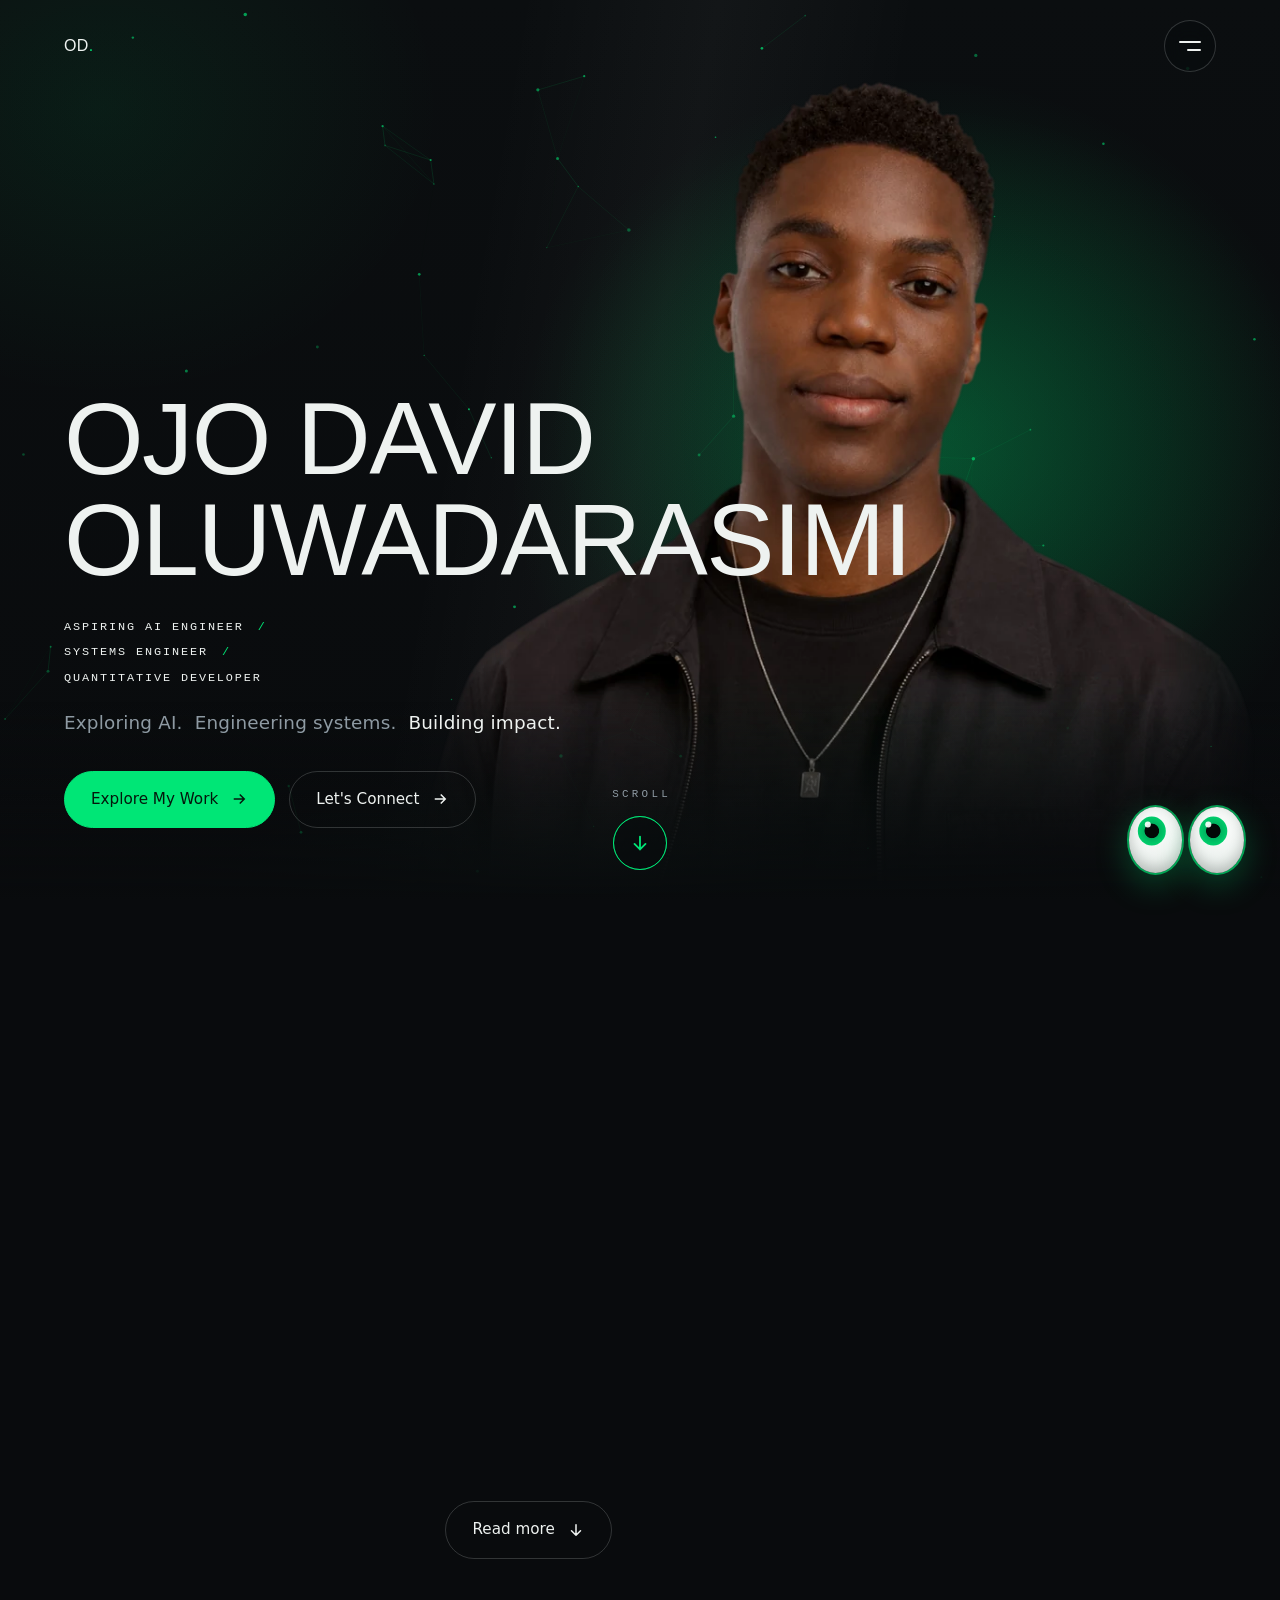
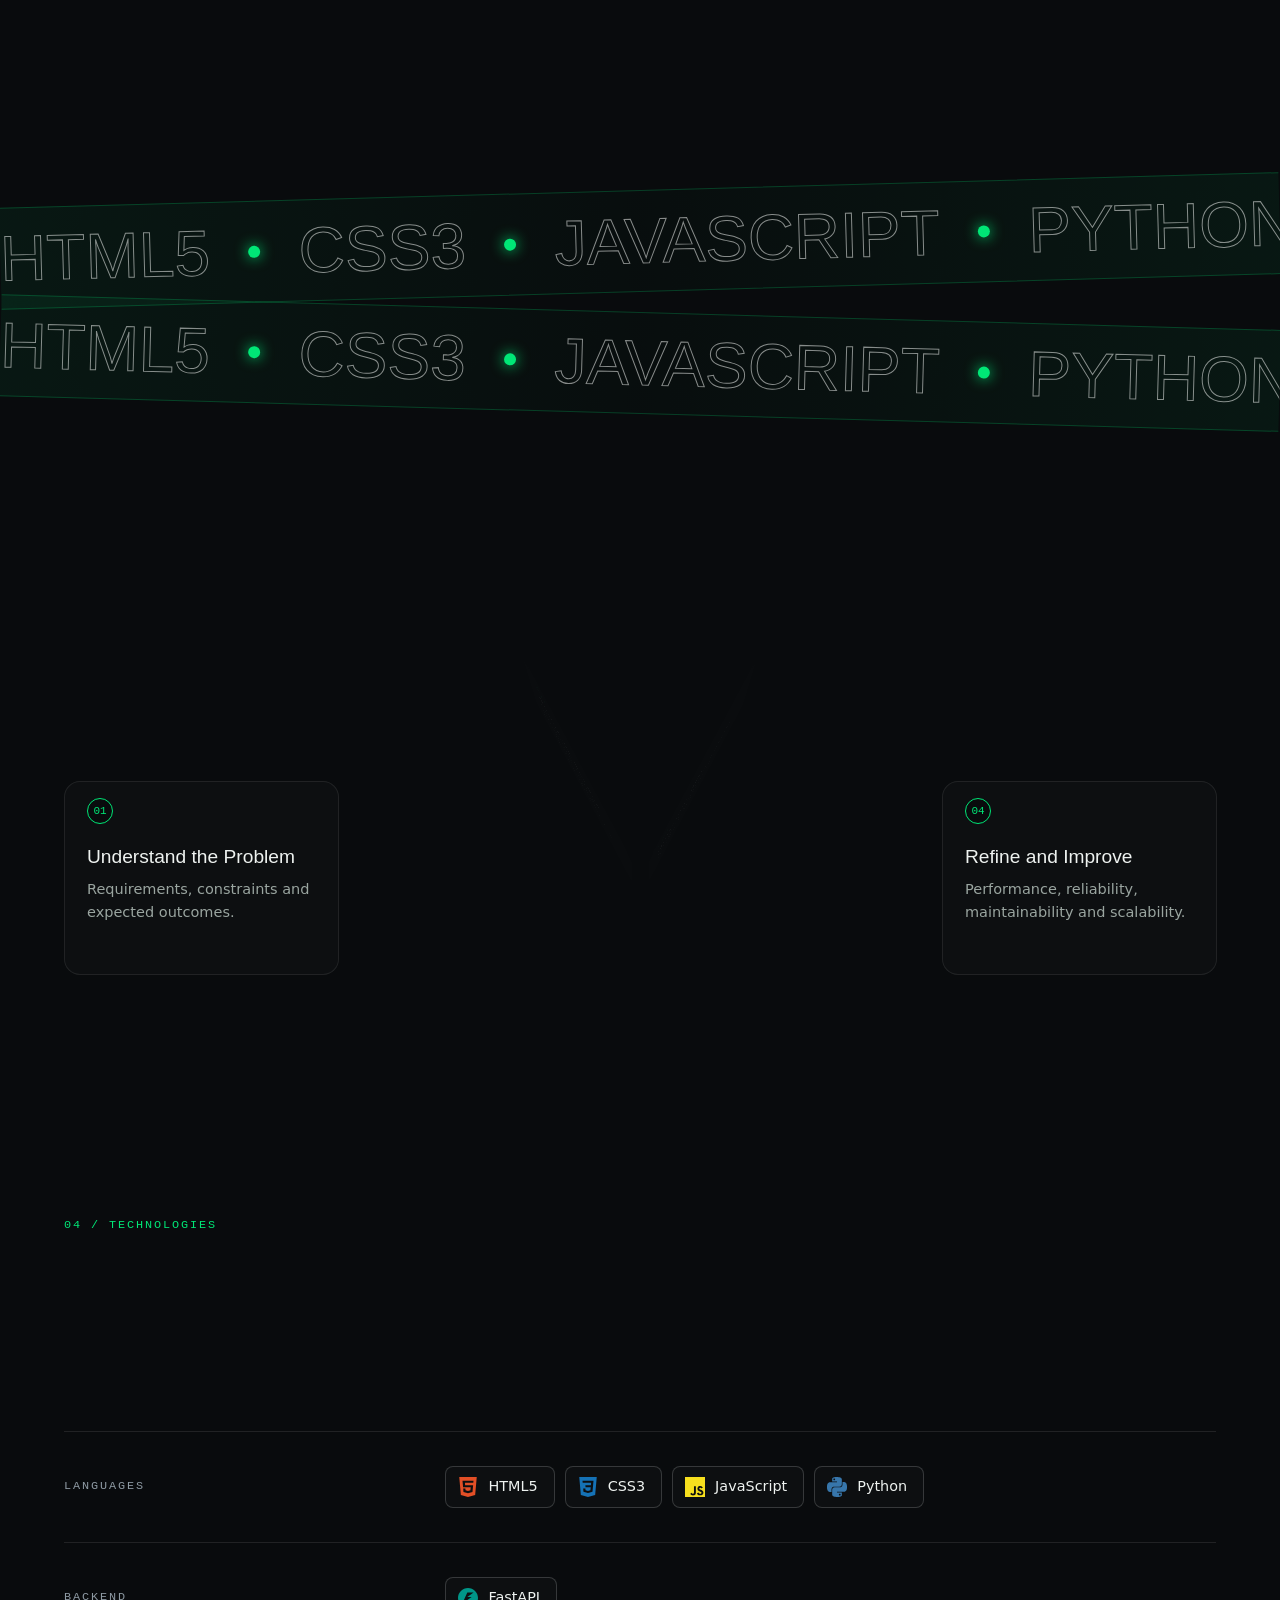
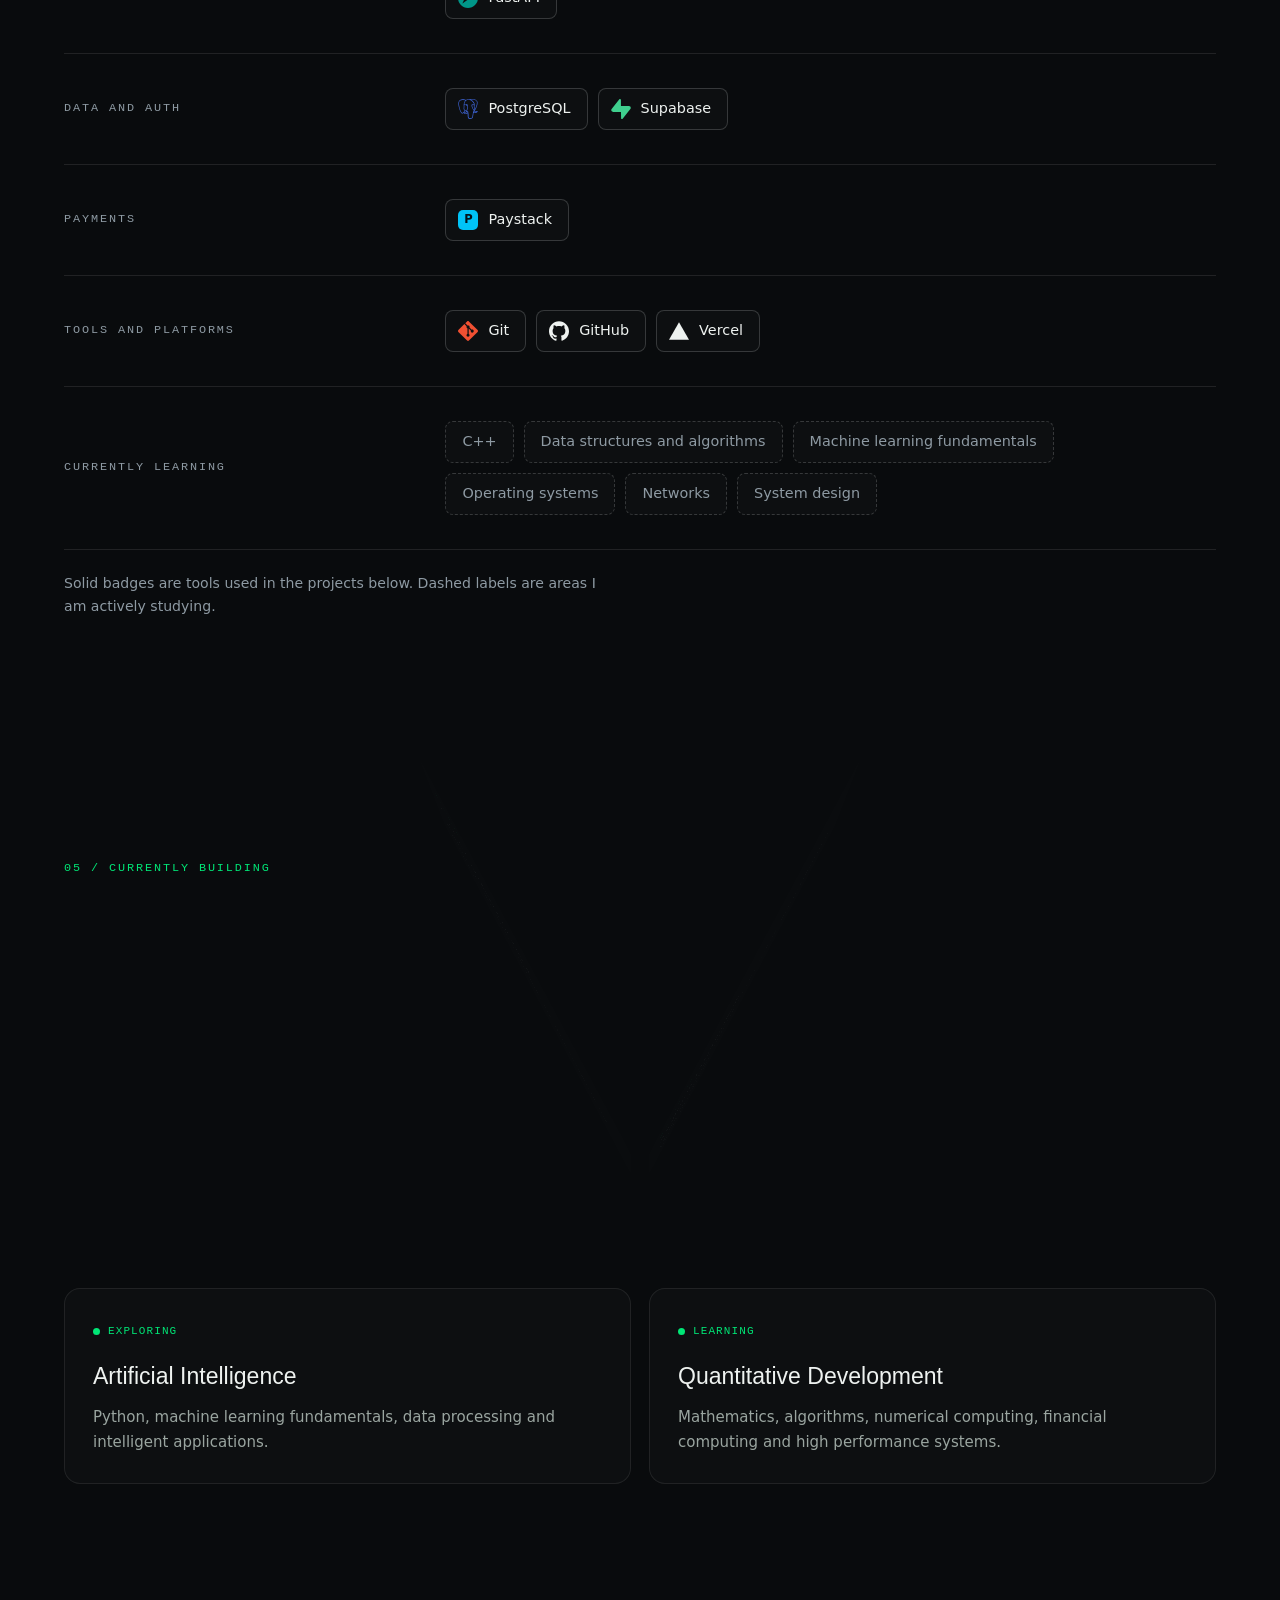
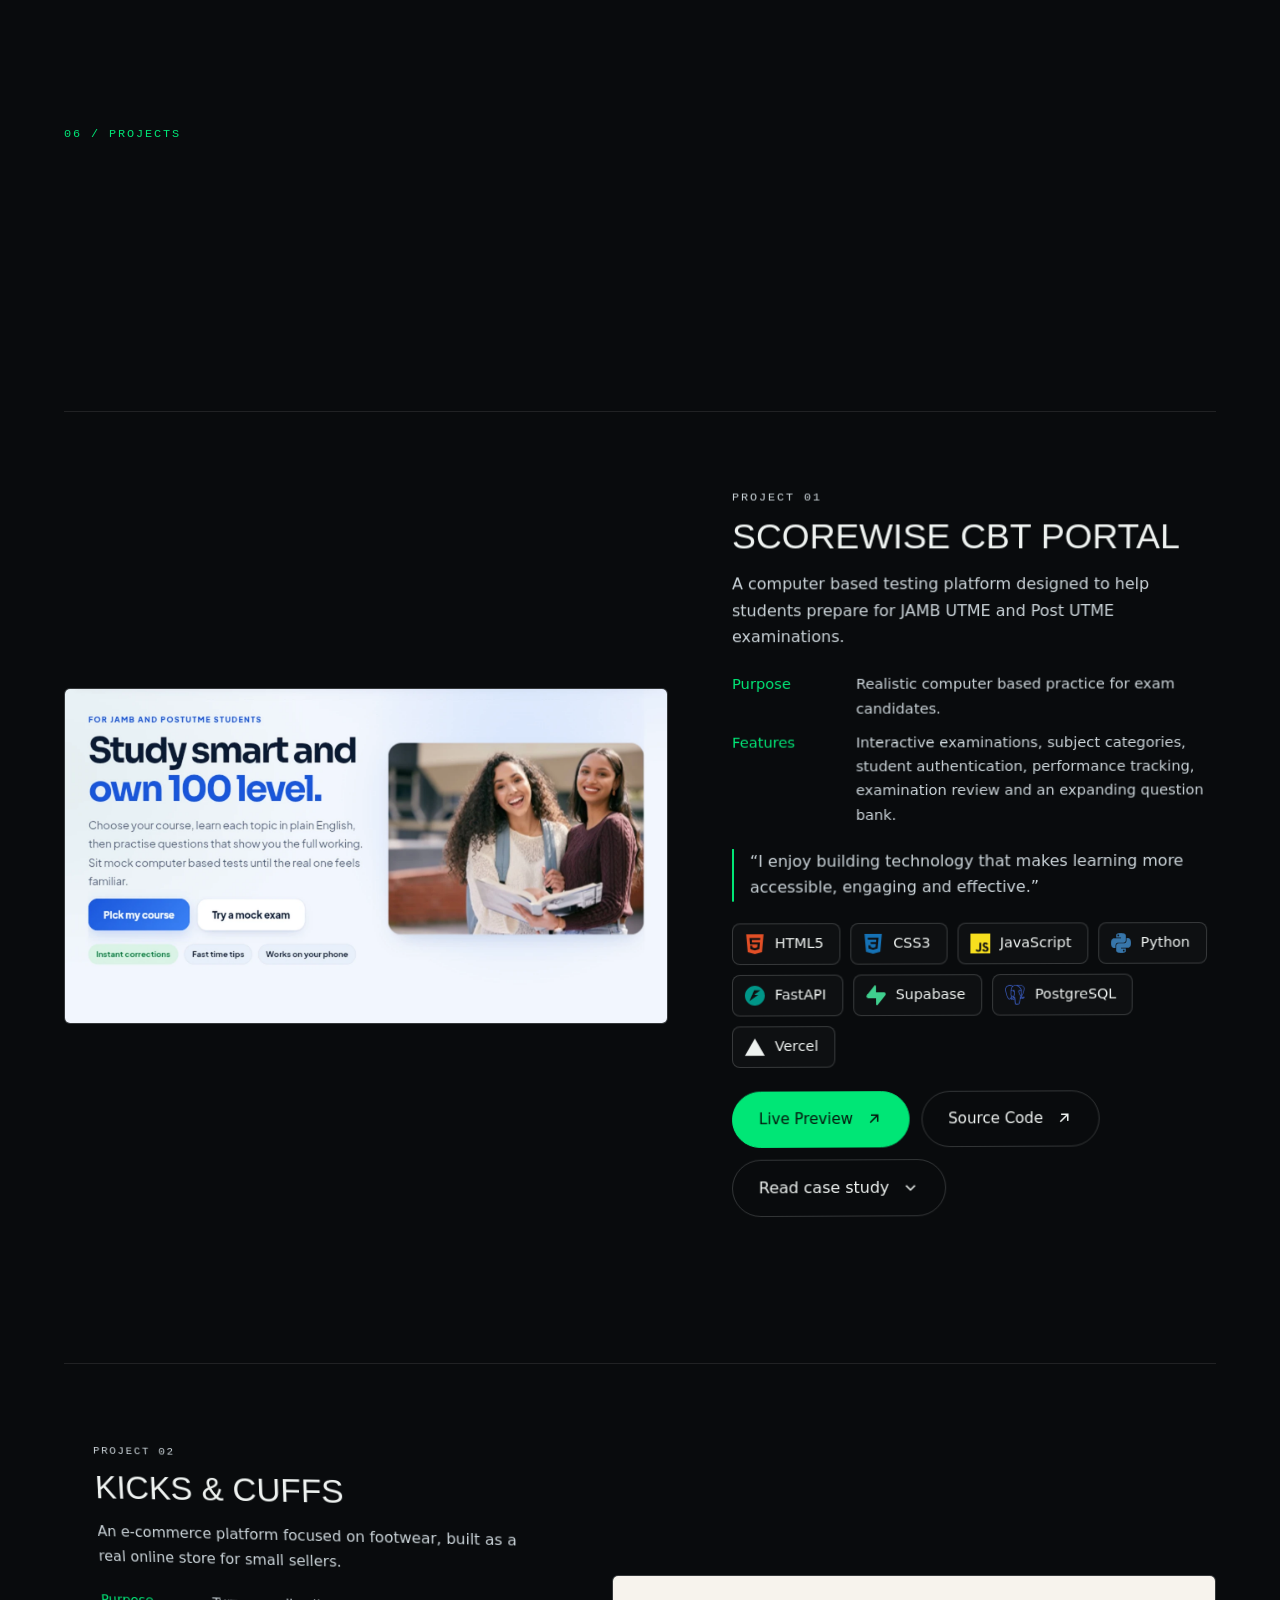
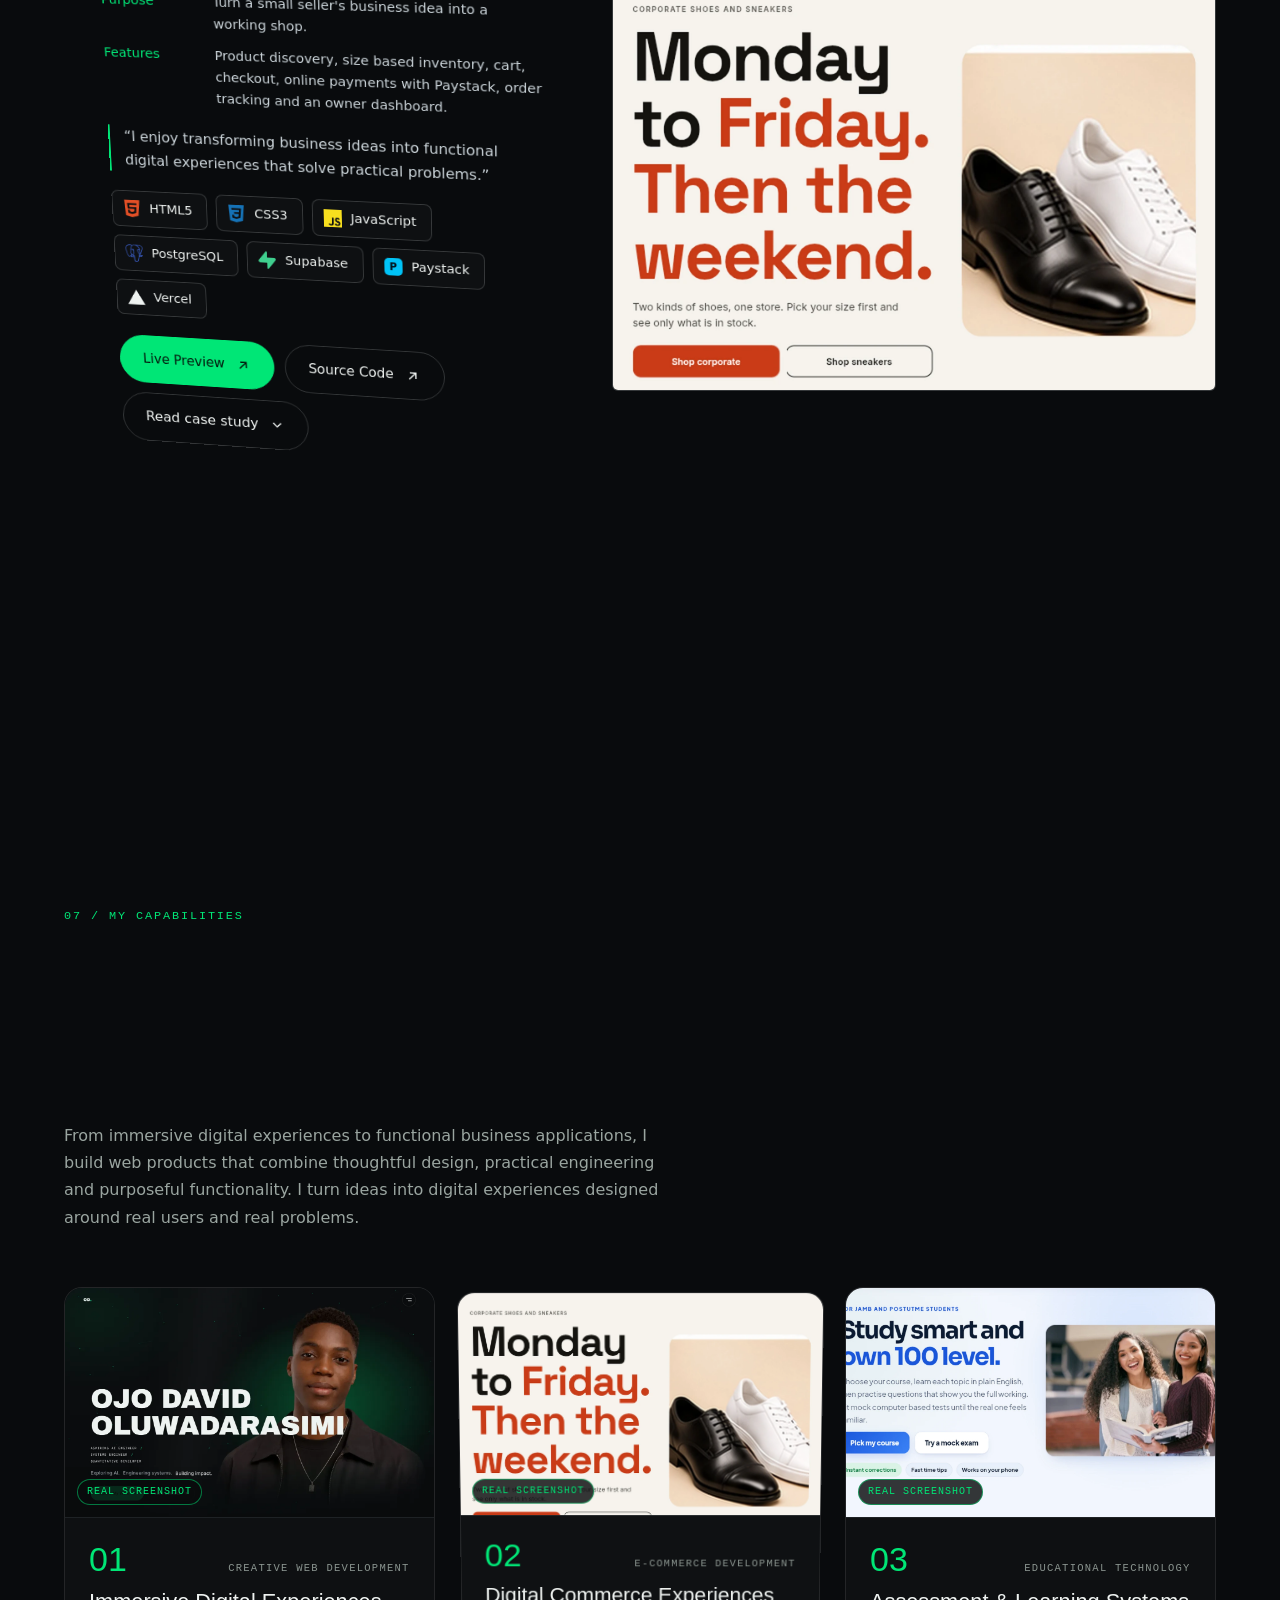
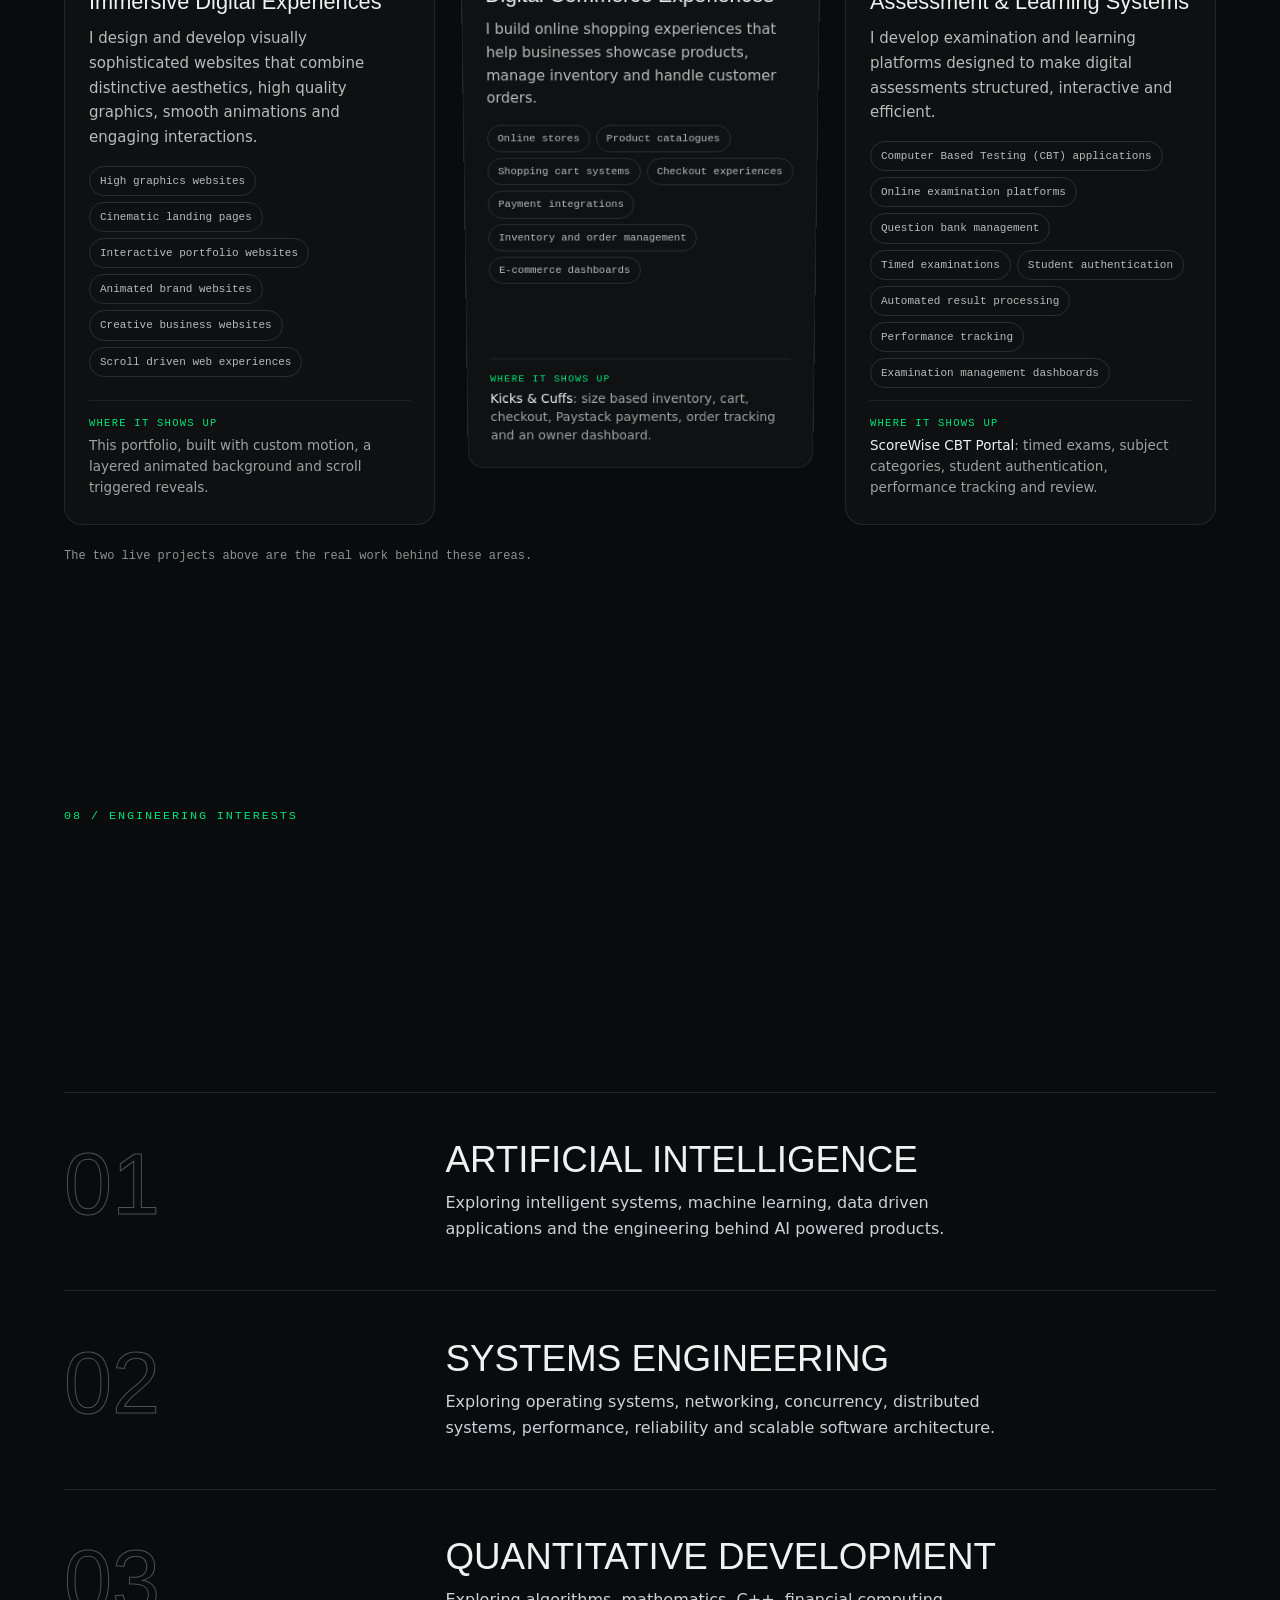
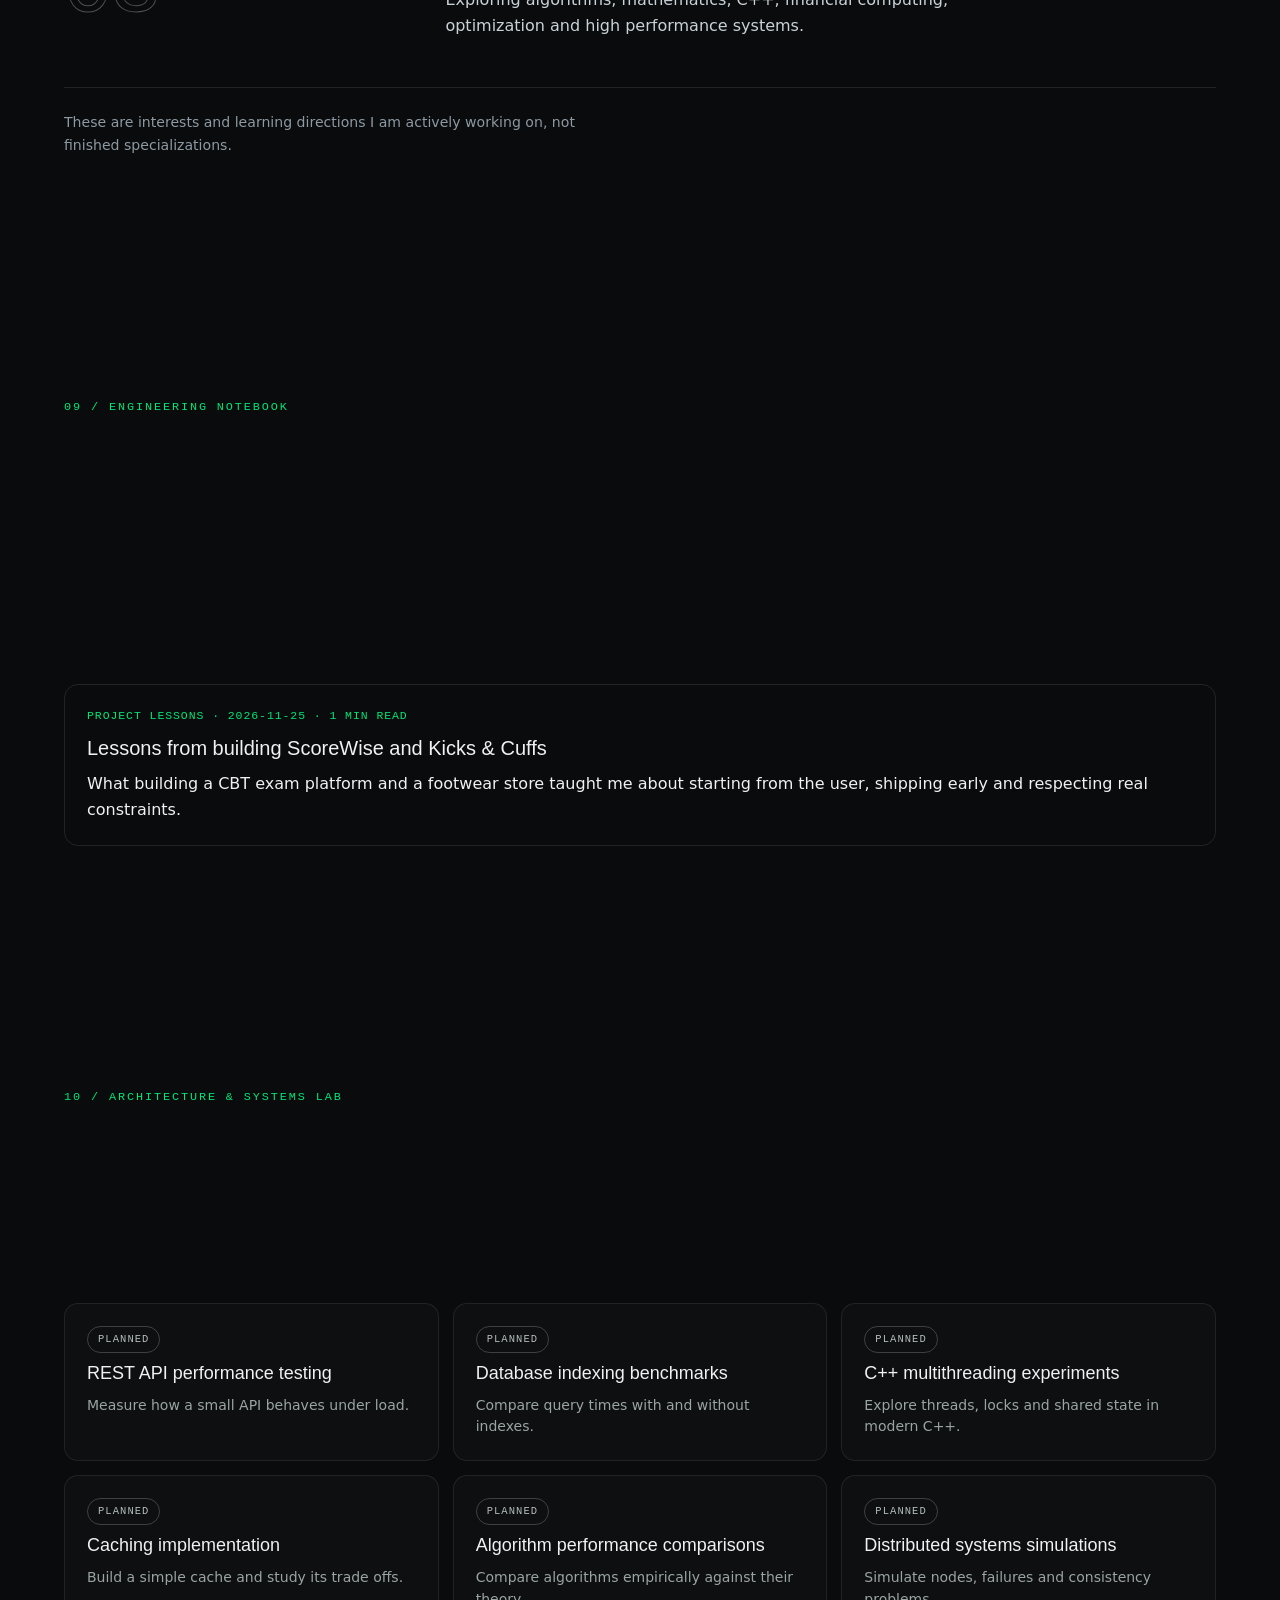
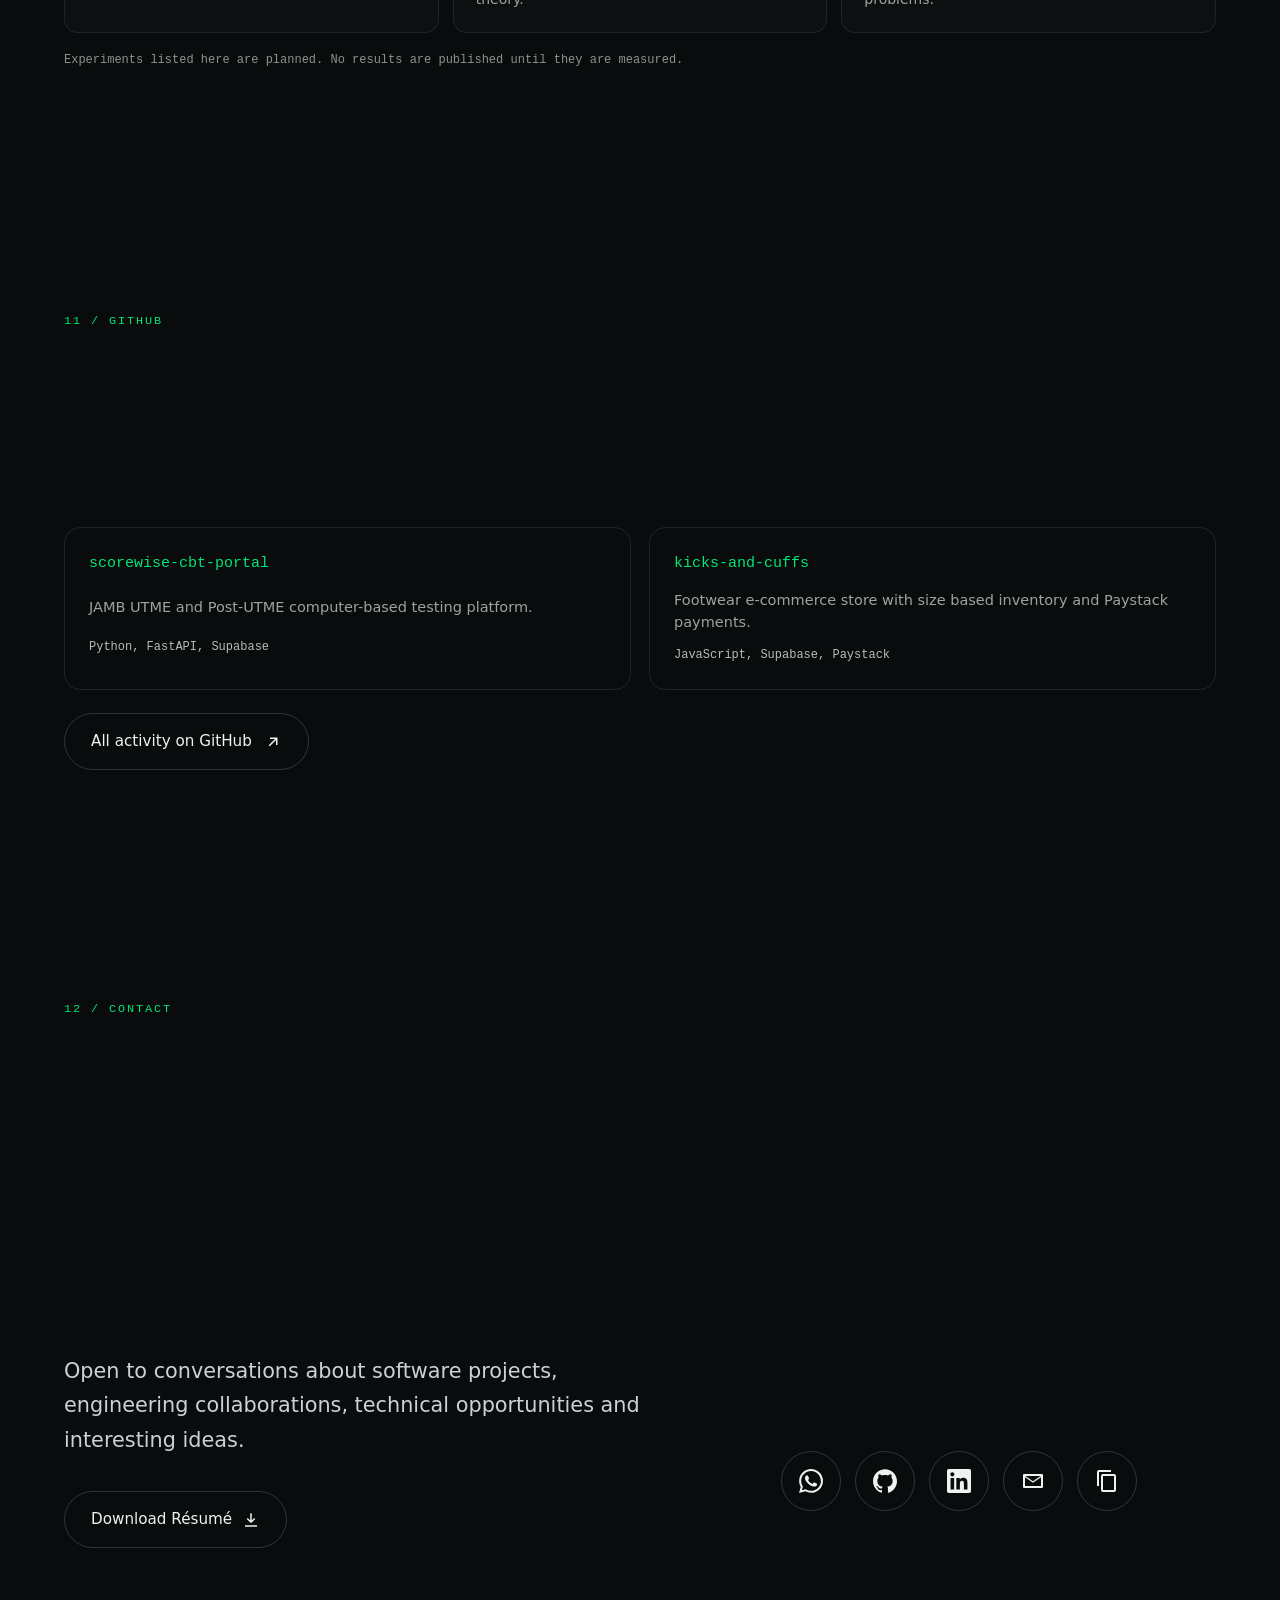
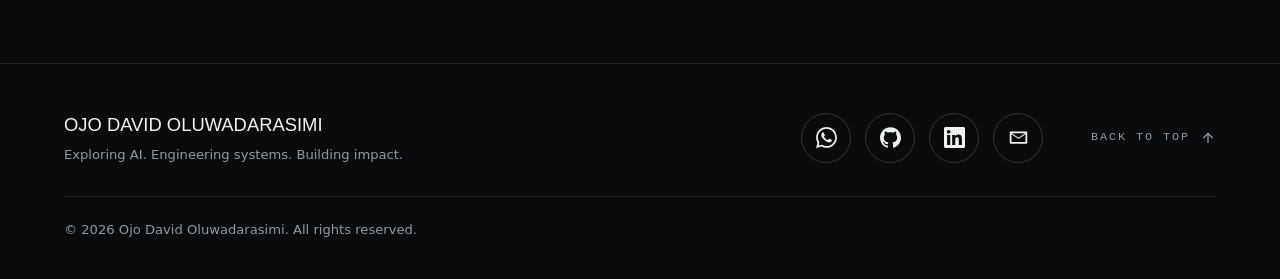
==== commit 75e538bd: "Add files via upload" ====
--- a/index.html
+++ b/index.html
@@ -247,23 +247,8 @@
           <h3>Assessment &amp; Learning Systems</h3><p>I develop examination and learning platforms designed to make digital assessments structured, interactive and efficient.</p>
           <ul class="ex"><li>Computer Based Testing (CBT) applications</li><li>Online examination platforms</li><li>Question bank management</li><li>Timed examinations</li><li>Student authentication</li><li>Automated result processing</li><li>Performance tracking</li><li>Examination management dashboards</li></ul>
           <p class="seen"><b>Where it shows up</b><a href="#scorewise">ScoreWise CBT Portal</a>: timed exams, subject categories, student authentication, performance tracking and review.</p></div></article>
-      <article class="cap rv"><div class="cap-vis"><svg viewBox="0 0 320 200" preserveAspectRatio="xMidYMid slice" role="img" aria-label="Illustrative interface"><rect class="l" x="20" y="20" width="280" height="160" rx="8"/><rect class="f" x="34" y="34" width="60" height="30" rx="4"/><rect class="f" x="104" y="34" width="60" height="30" rx="4"/><rect class="gs" x="174" y="34" width="60" height="30" rx="4"/><rect class="f" x="244" y="34" width="42" height="30" rx="4"/><rect class="g" x="40" y="130" width="18" height="36" rx="2"/><rect class="f" x="68" y="112" width="18" height="54" rx="2"/><rect class="g" x="96" y="96" width="18" height="70" rx="2"/><rect class="f" x="124" y="120" width="18" height="46" rx="2"/><rect class="g" x="152" y="84" width="18" height="82" rx="2"/><path class="a" d="M190 140 L215 112 L240 124 L286 78"/></svg><span class="tag">Illustrative</span></div>
-        <div class="cap-body"><div class="cap-top"><span class="n">04</span><span class="cat">Business Software</span></div>
-          <h3>Business Management Systems</h3><p>I build practical digital systems that help businesses organise operations, manage information and monitor important activities.</p>
-          <ul class="ex"><li>Administrative dashboards</li><li>Inventory management systems</li><li>Customer management platforms</li><li>Business analytics dashboards</li><li>Order management systems</li><li>Workflow management applications</li><li>Management portals</li></ul>
-          <p class="seen"><b>Where it shows up</b><a href="#kicks">Kicks &amp; Cuffs</a>: the owner dashboard, size based inventory and order tracking.</p></div></article>
-      <article class="cap rv"><div class="cap-vis"><svg viewBox="0 0 320 200" preserveAspectRatio="xMidYMid slice" role="img" aria-label="Illustrative interface"><rect class="l" x="20" y="20" width="280" height="160" rx="8"/><path class="l" d="M82 20V180"/><rect class="g" x="32" y="34" width="38" height="8" rx="3"/><rect class="f" x="32" y="54" width="38" height="6" rx="3"/><rect class="f" x="32" y="70" width="38" height="6" rx="3"/><rect class="f" x="32" y="86" width="38" height="6" rx="3"/><rect class="f" x="98" y="36" width="90" height="10" rx="3"/><rect class="gs" x="98" y="62" width="190" height="22" rx="4"/><rect class="f" x="98" y="94" width="190" height="22" rx="4"/><rect class="f" x="98" y="126" width="190" height="22" rx="4"/><circle class="g" cx="110" cy="73" r="4"/></svg><span class="tag">Illustrative</span></div>
-        <div class="cap-body"><div class="cap-top"><span class="n">05</span><span class="cat">Application Development</span></div>
-          <h3>Custom Web Applications</h3><p>I develop tailored web applications around specific ideas, user requirements and business workflows.</p>
-          <ul class="ex"><li>SaaS style applications</li><li>User account systems</li><li>Interactive dashboards</li><li>Booking and reservation platforms</li><li>Data management applications</li><li>Customer portals</li><li>Custom business applications</li></ul>
-          <p class="seen"><b>Where it shows up</b><a href="#scorewise">ScoreWise</a>: a full application with student accounts, exam flow and performance review.</p></div></article>
-      <article class="cap rv"><div class="cap-vis"><svg viewBox="0 0 320 200" preserveAspectRatio="xMidYMid slice" role="img" aria-label="Illustrative interface"><rect class="l" x="20" y="70" width="64" height="60" rx="8"/><rect class="a" x="128" y="62" width="64" height="76" rx="8"/><rect class="l" x="236" y="70" width="64" height="60" rx="8"/><path class="a" d="M84 100H128M192 100H236"/><path class="l" d="M52 86V114M36 100H68M268 84C252 84 252 92 268 92S284 100 268 100 252 108 268 108"/><text x="160" y="106" text-anchor="middle" class="g" font-family="monospace" font-size="18">{ }</text><text x="52" y="152" text-anchor="middle" fill="#8A948F" font-family="monospace" font-size="9">CLIENT</text><text x="160" y="158" text-anchor="middle" fill="#8A948F" font-family="monospace" font-size="9">API</text><text x="268" y="152" text-anchor="middle" fill="#8A948F" font-family="monospace" font-size="9">DATABASE</text></svg><span class="tag">Illustrative</span></div>
-        <div class="cap-body"><div class="cap-top"><span class="n">06</span><span class="cat">Backend Development</span></div>
-          <h3>Backend &amp; API Engineering</h3><p>I build the underlying application logic and backend services that power modern web applications.</p>
-          <ul class="ex"><li>REST API development</li><li>Database integration</li><li>Authentication systems</li><li>Backend services</li><li>Payment processing integration</li><li>Application logic</li><li>Data management</li><li>Frontend and backend integration</li></ul>
-          <p class="seen"><b>Where it shows up</b><a href="#scorewise">ScoreWise</a> runs on a FastAPI backend with Supabase and PostgreSQL. <a href="#kicks">Kicks &amp; Cuffs</a> handles payments through a Supabase Edge Function.</p></div></article>
-    </div>
-    <p class="caps-note rv">The two live projects above are the real work behind these areas. Previews marked Illustrative are simple concept graphics, not deployed products.</p>
+    </div>
+    <p class="caps-note rv">The two live projects above are the real work behind these areas.</p>
   </div>
 </section>
 
--- a/css/motion.css
+++ b/css/motion.css
@@ -0,0 +1,55 @@
+/* Motion layer: scroll progress, folding cards, tilt, marquee, eyes, typing, About expand */
+#sp{position:fixed;left:0;top:0;height:3px;width:100%;z-index:80;transform-origin:0 50%;transform:scaleX(0);background:linear-gradient(90deg,#00E676,#9CFFC9);box-shadow:0 0 14px rgba(0,230,118,.7);pointer-events:none}
+
+/* About: expand + typing */
+.sr{position:absolute;width:1px;height:1px;margin:-1px;overflow:hidden;clip:rect(0 0 0 0);white-space:nowrap}
+.about-more{display:grid;grid-template-rows:1fr}
+.about-more>.am-in{overflow:hidden;min-height:0}
+.js .about-more{grid-template-rows:0fr;transition:grid-template-rows .7s var(--ease)}
+.js .about-more.open{grid-template-rows:1fr}
+.about-body .am-in p{margin-top:1.3em}
+.about-body .am-in p:first-child{margin-top:1.3em}
+.about-body .r{visibility:hidden}
+.caret{display:none;width:2px;height:1.1em;margin:0 1px -.16em 1px;background:var(--acc);box-shadow:0 0 10px rgba(0,230,118,.9)}
+.caret.idle{animation:blink 1s steps(1) infinite}
+@keyframes blink{50%{opacity:0}}
+.more{display:none;margin-top:30px}
+.js .more{display:inline-flex}
+.more .chev{width:18px;height:18px;transition:transform .45s var(--ease);animation:chevbob 1.6s ease-in-out infinite}
+.more[aria-expanded="true"] .chev{transform:rotate(180deg);animation:none}
+.more.busy{border-color:var(--acc);color:var(--acc)}
+.more.busy .chev{animation:none;opacity:.4}
+@keyframes chevbob{0%,100%{transform:translateY(-2px)}50%{transform:translateY(3px)}}
+
+/* Folding cards: released as they scroll in */
+.fx.fx{transform:perspective(1100px) translate3d(0,calc((1 - var(--u,1))*80px),0) rotateX(calc((1 - var(--u,1))*-78deg + var(--tx,0deg))) rotateY(calc((1 - var(--u,1))*var(--side,0)*62deg + var(--ty,0deg))) scale(calc(.86 + var(--u,1)*.14));opacity:calc(.04 + var(--u,1)*.96);transition:border-color .4s,background .4s,box-shadow .4s !important;backface-visibility:hidden}
+.fx.moving{will-change:transform,opacity}
+.fx.settle{transition:transform .6s var(--ease),border-color .4s,background .4s !important}
+.fx:not(.vis):not(.p-body){position:relative;isolation:isolate}
+.fx:not(.vis):not(.p-body)::before{content:"";position:absolute;inset:0;border-radius:inherit;pointer-events:none;z-index:1;opacity:0;transition:opacity .35s;background:radial-gradient(380px circle at var(--mx,50%) var(--my,50%),rgba(0,230,118,.16),transparent 62%)}
+.fx:not(.vis):not(.p-body):hover::before{opacity:1}
+.fx:not(.vis):not(.p-body):hover{box-shadow:0 20px 60px -20px rgba(0,230,118,.28)}
+
+/* Skills marquee bands */
+.band{overflow:hidden;padding:18px 0;margin:clamp(10px,2vw,26px) 0;transform:rotate(-1.6deg);border-block:1px solid rgba(0,230,118,.22);background:linear-gradient(90deg,rgba(0,230,118,.06),rgba(0,230,118,.015),rgba(0,230,118,.06));position:relative;z-index:1}
+.band.rev{transform:rotate(1.6deg);margin-top:-6px}
+.band .track{display:flex;align-items:center;gap:clamp(22px,3vw,44px);width:max-content;animation:marq 38s linear infinite}
+.band.rev .track{animation-direction:reverse;animation-duration:46s}
+.band span{font-family:var(--display);font-size:clamp(26px,5vw,64px);line-height:1;text-transform:uppercase;color:transparent;-webkit-text-stroke:1px rgba(238,242,240,.55);white-space:nowrap;transition:color .3s,-webkit-text-stroke-color .3s}
+.band span:hover{color:var(--acc);-webkit-text-stroke-color:var(--acc)}
+.band i{width:12px;height:12px;border-radius:50%;background:var(--acc);box-shadow:0 0 14px var(--acc);flex:none}
+@keyframes marq{to{transform:translateX(-50%)}}
+
+/* Eyes */
+.eyes{position:fixed;right:clamp(14px,3vw,36px);bottom:clamp(14px,3vh,28px);z-index:55;display:flex;gap:8px;pointer-events:none;opacity:0;transform:translateY(160%) scale(.7) rotate(8deg);transition:transform .8s cubic-bezier(.34,1.56,.64,1),opacity .4s}
+.eyes.show{opacity:1;transform:none}
+.eyes .eye{position:relative;width:clamp(36px,4.2vw,54px);height:clamp(44px,5.2vw,66px);border-radius:50%;overflow:hidden;background:radial-gradient(circle at 50% 35%,#fff,#DDE6E1);box-shadow:0 0 0 2px rgba(0,230,118,.65),0 10px 34px rgba(0,230,118,.3),inset 0 -6px 12px rgba(0,0,0,.18)}
+.eyes .pupil{position:absolute;left:50%;top:50%;width:52%;height:44%;margin:-22% 0 0 -26%;border-radius:50%;background:radial-gradient(circle at 50% 50%,#020806 0 34%,#00B35F 38%,#00E676 100%);transform:translate(var(--px,0px),var(--py,0px)) scale(var(--ps,1));transition:transform .09s linear}
+.eyes .pupil::after{content:"";position:absolute;left:22%;top:16%;width:22%;height:22%;border-radius:50%;background:#fff;opacity:.9}
+.eyes .lid{position:absolute;inset:-2px;background:linear-gradient(#0B1210,#0F1A16);transform:translateY(-102%);transition:transform .1s ease-in;border-bottom:2px solid rgba(0,230,118,.6)}
+.eyes.blink .lid{transform:translateY(0)}
+.eyes.sleepy .lid{transform:translateY(-62%)}
+
+@media (max-width:760px){.band{padding:12px 0}.eyes{bottom:14px;right:12px}}
+@media (prefers-reduced-motion:reduce){.band .track,.more .chev,.caret{animation:none}.fx.fx{transform:none;opacity:1}#sp{display:none}.eyes{display:none}}
+main{overflow-x:clip}
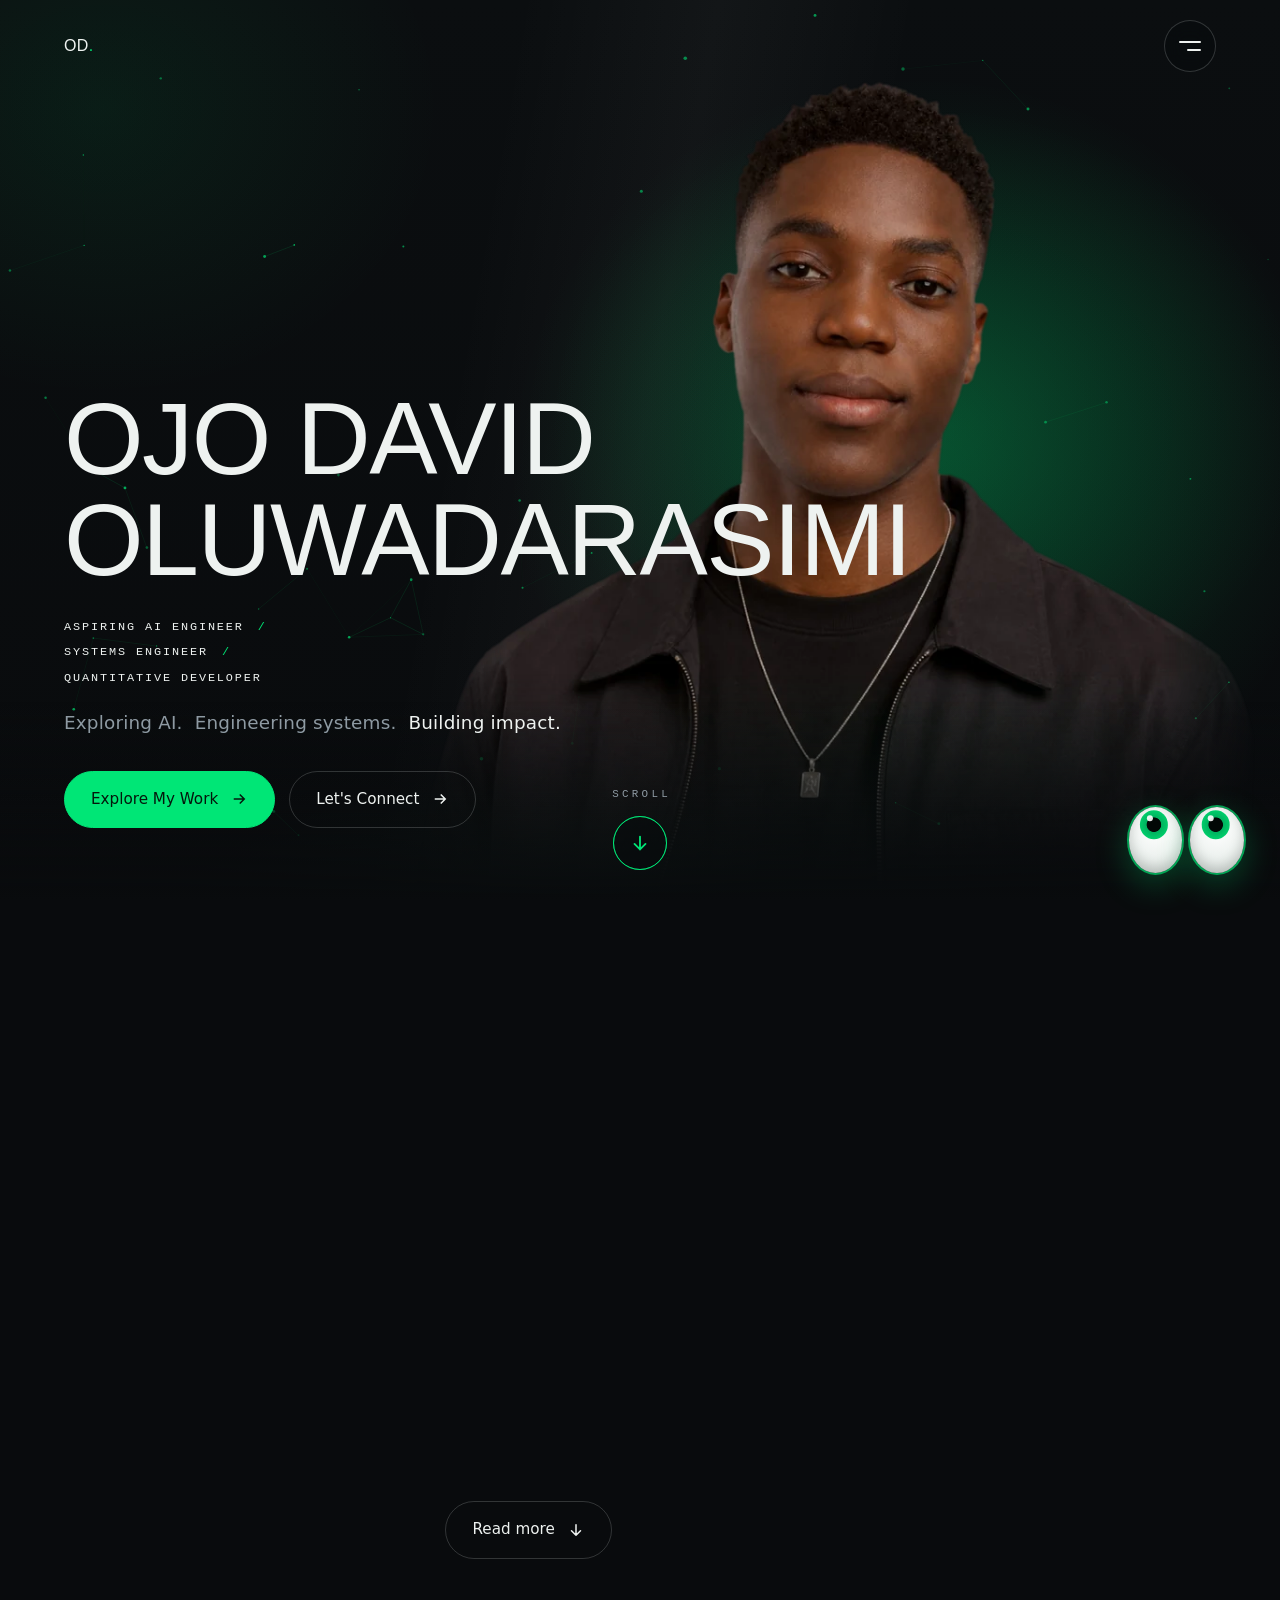
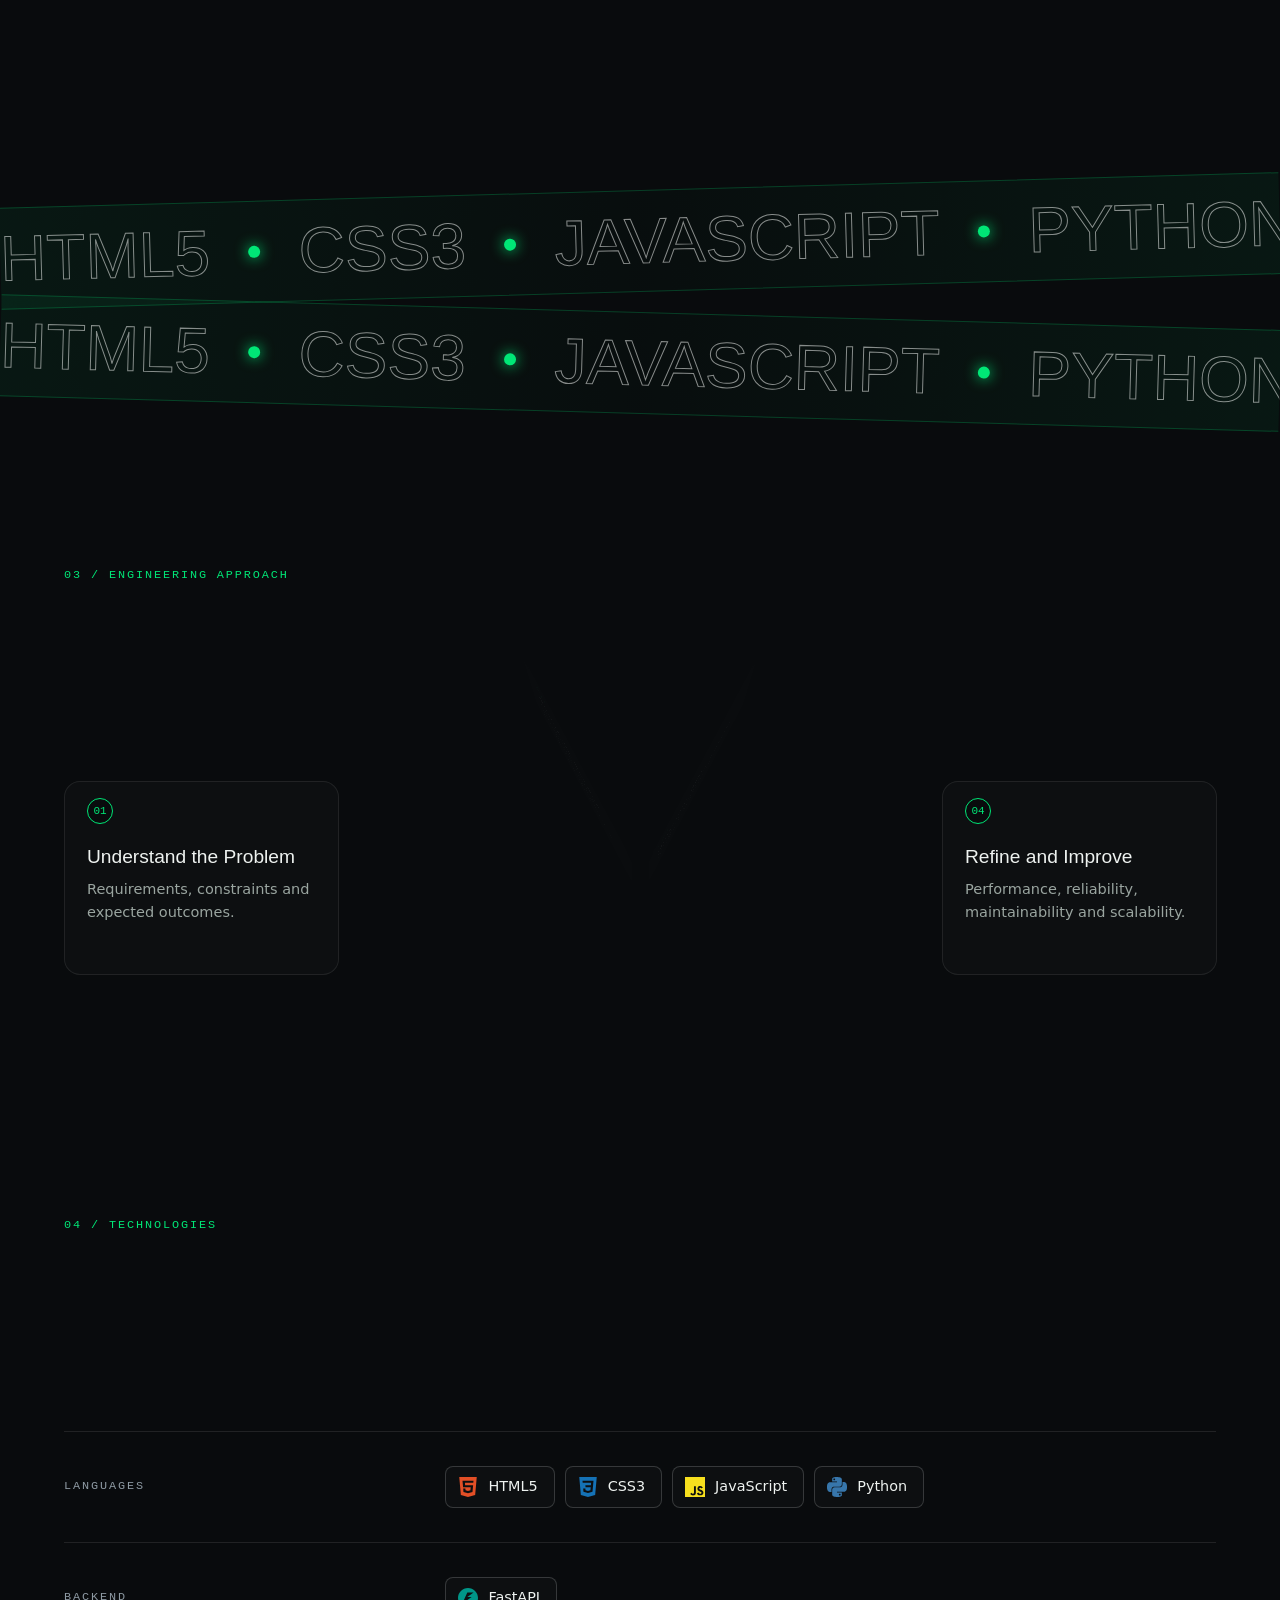
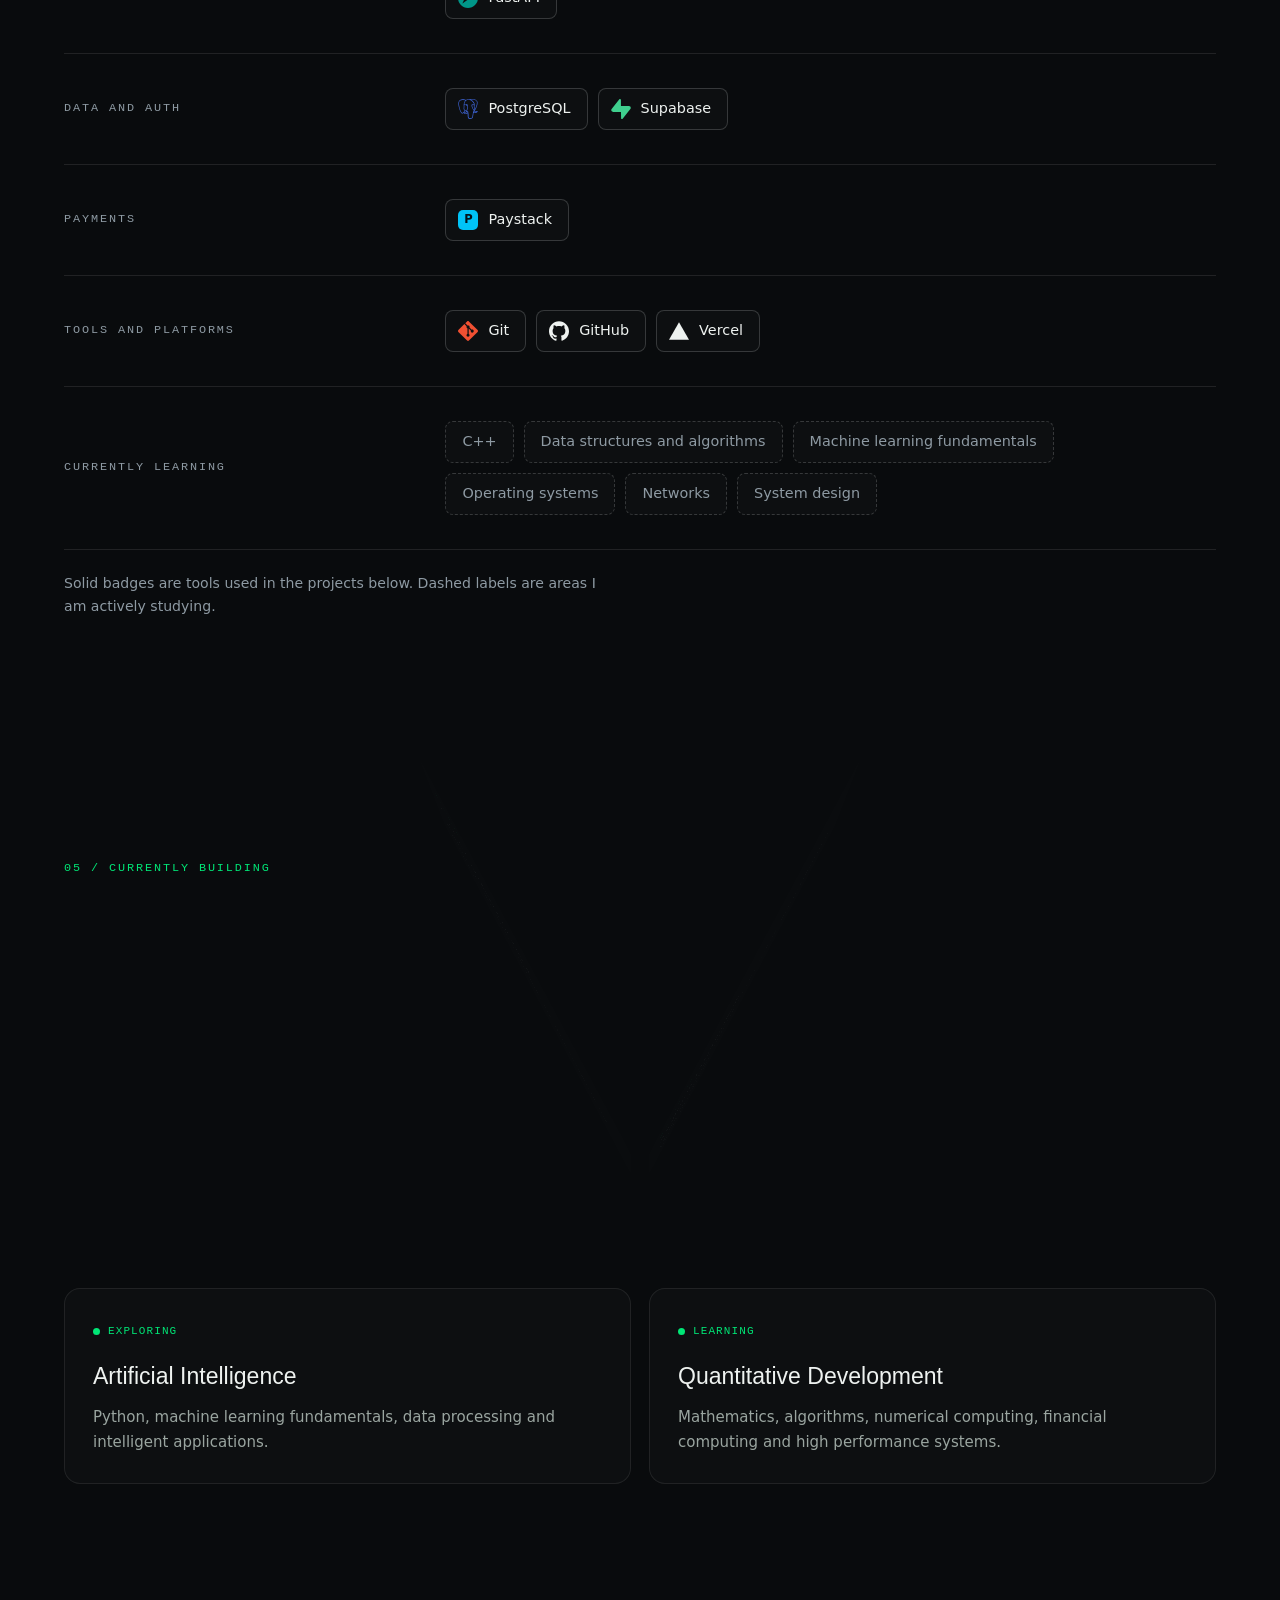
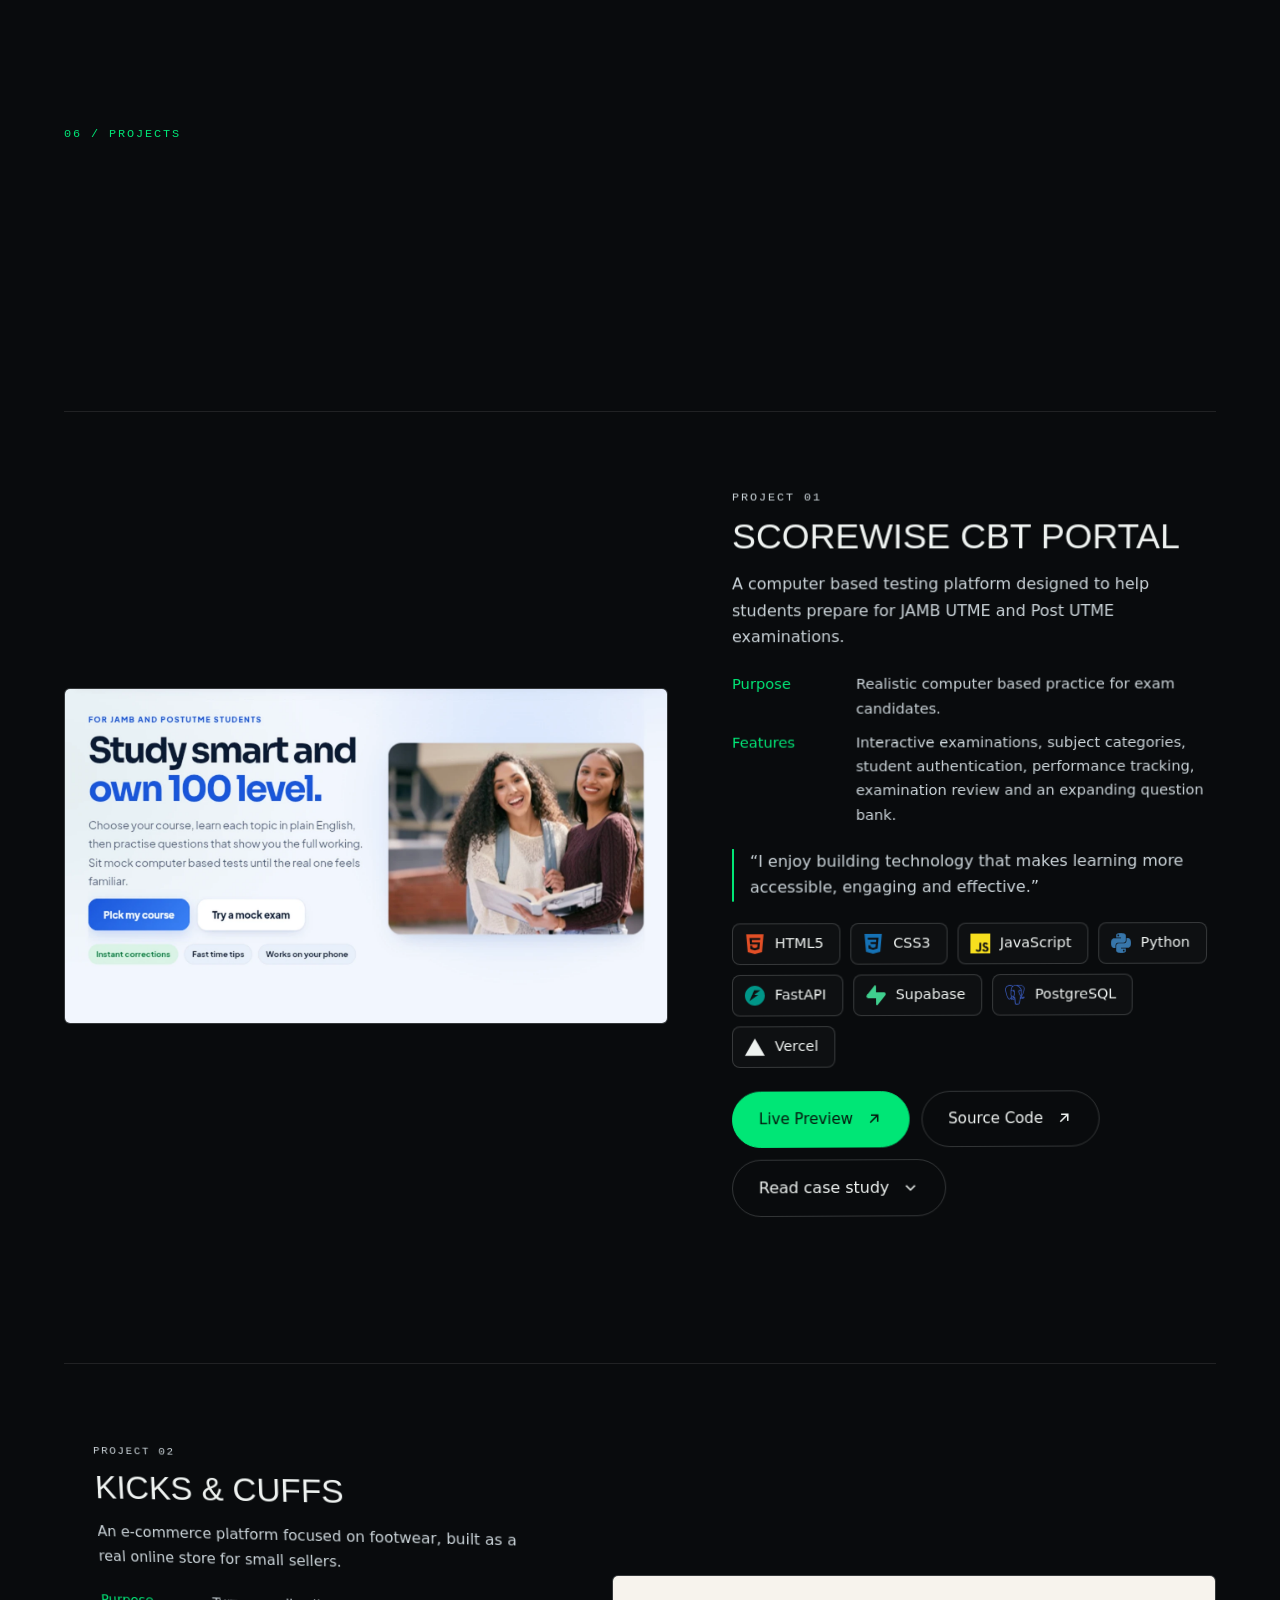
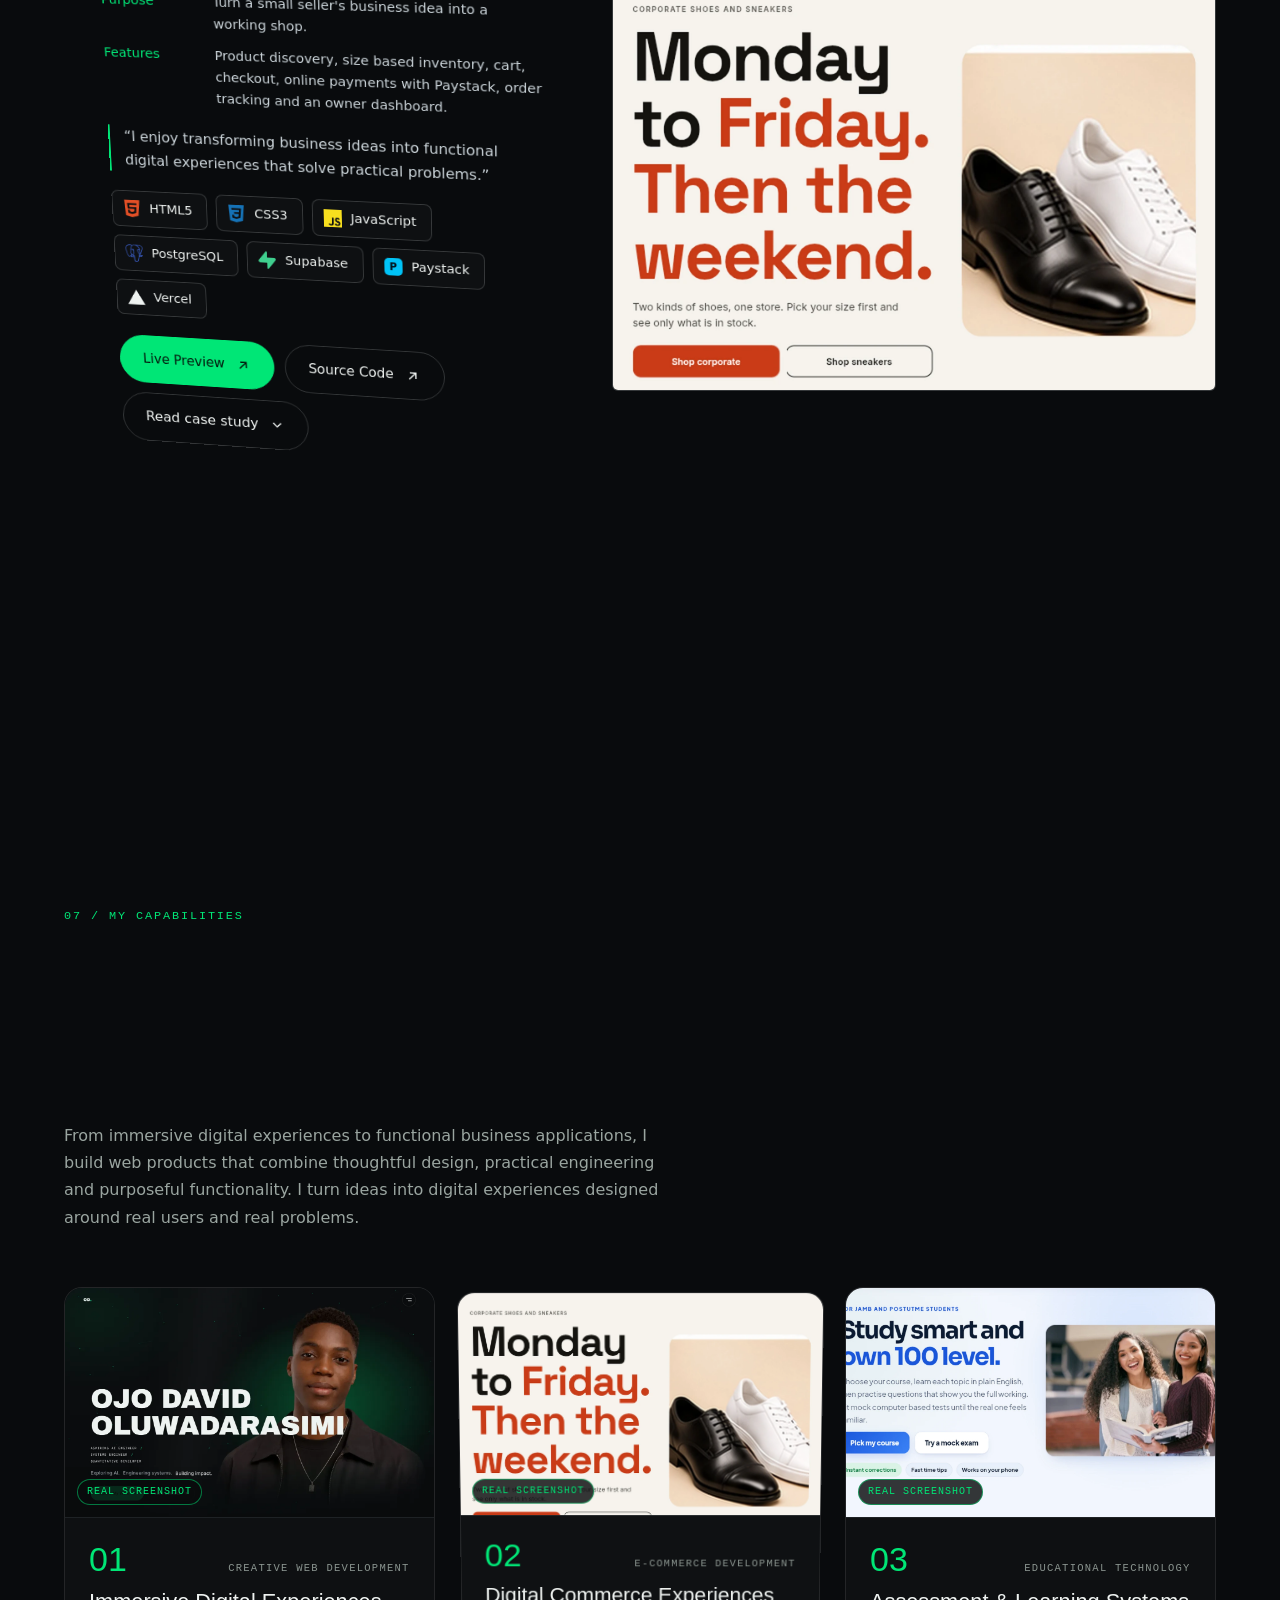
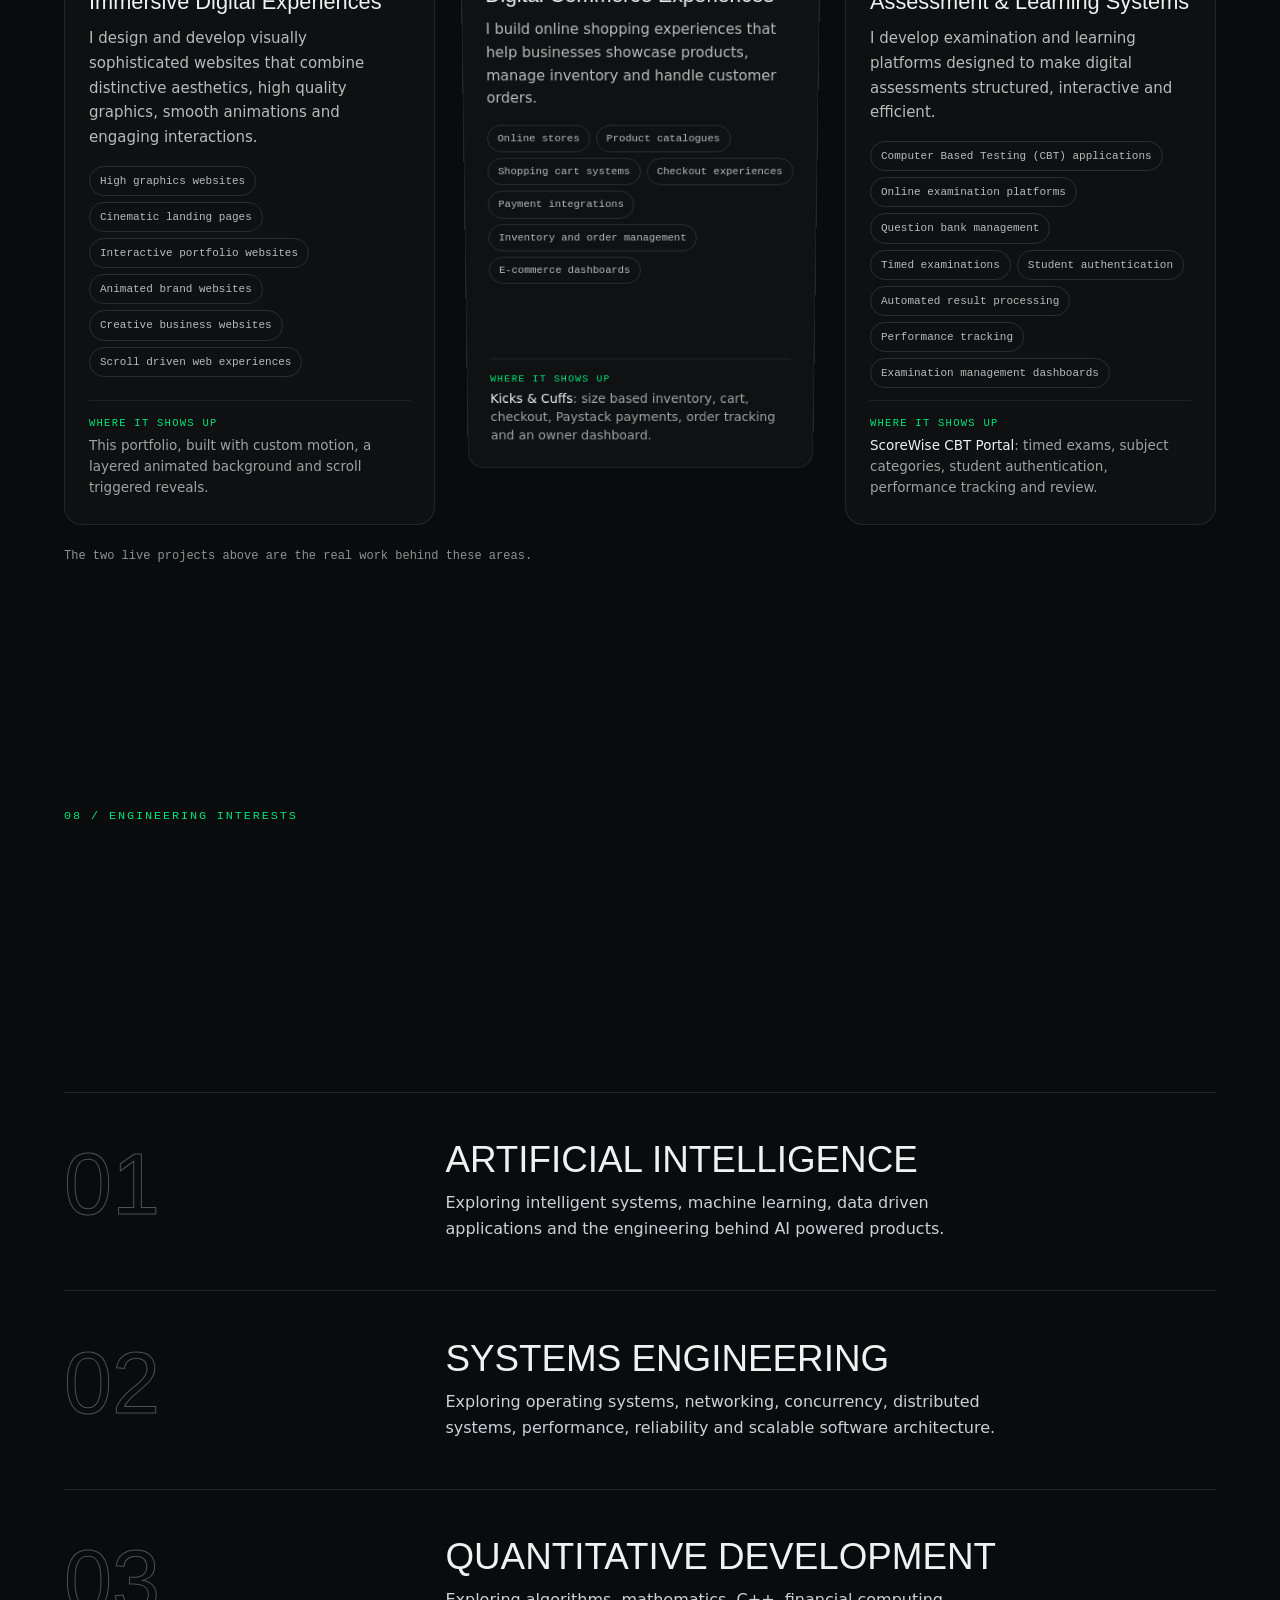
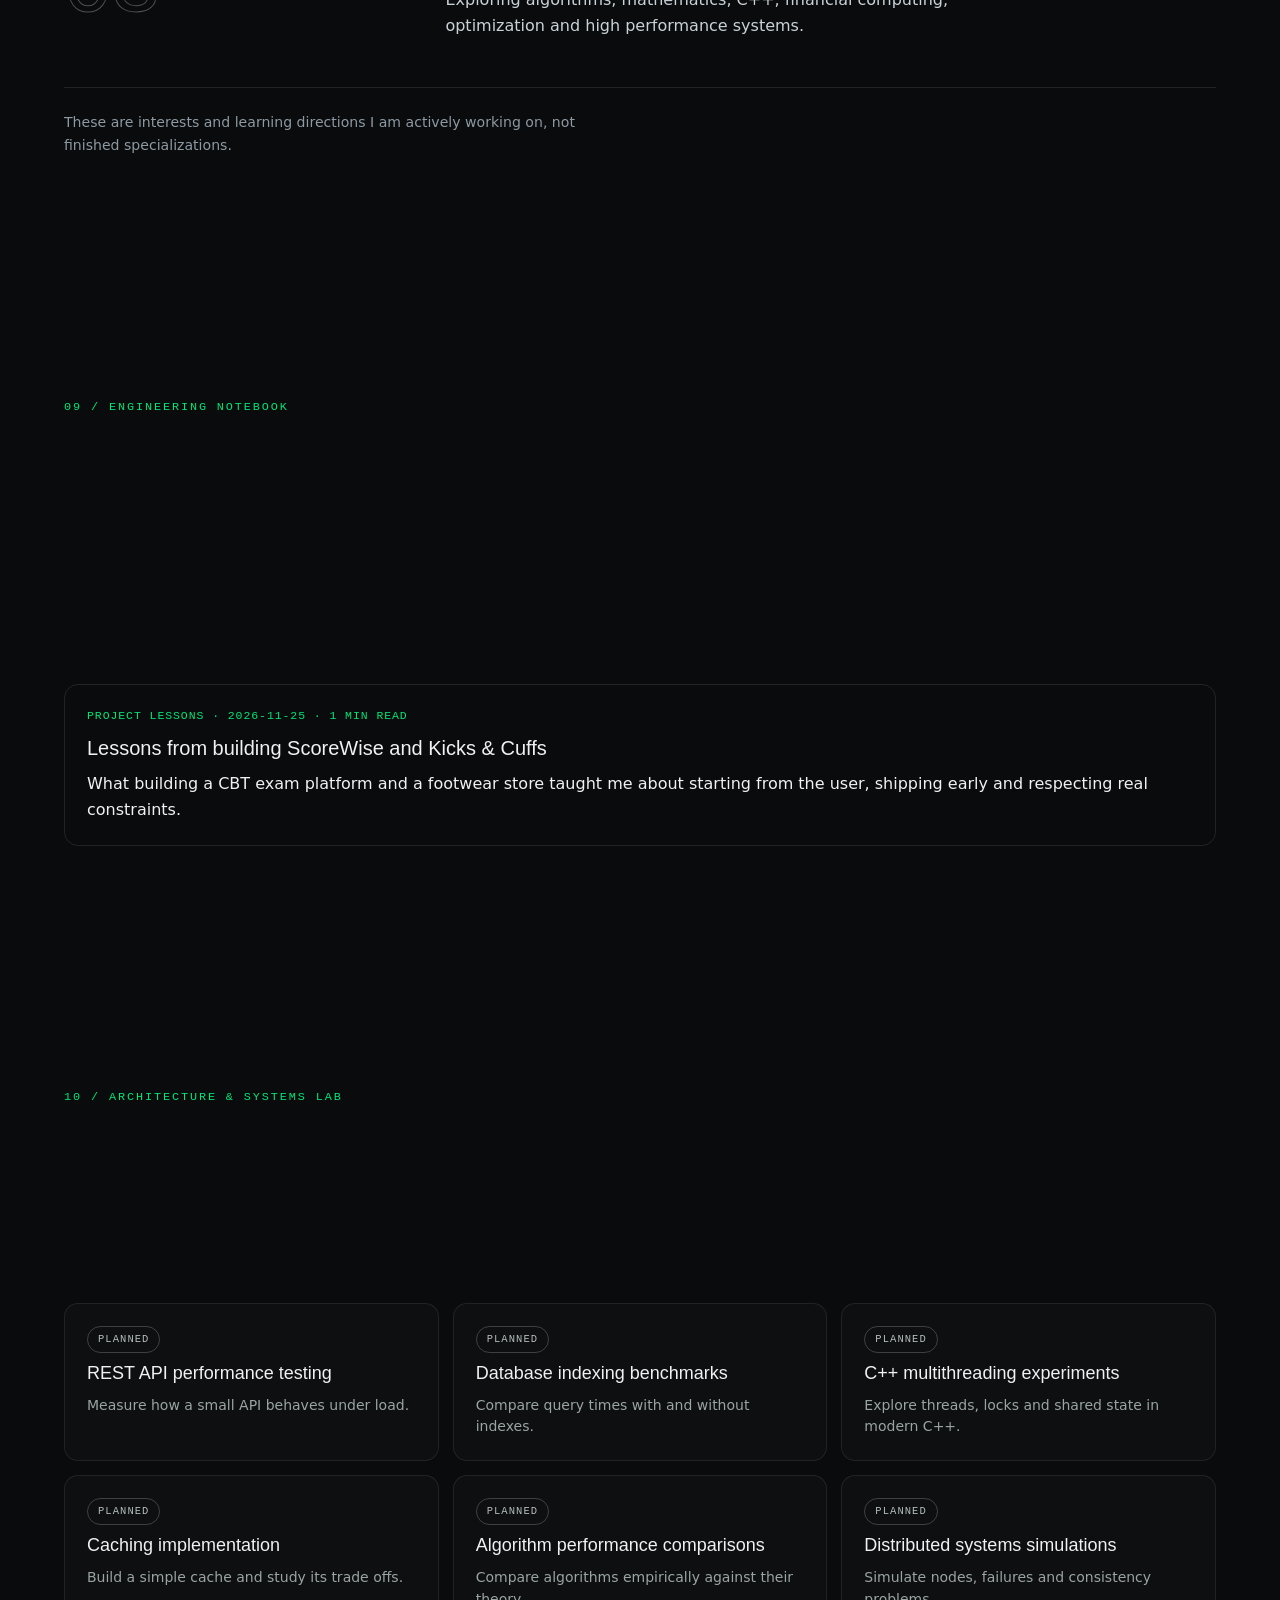
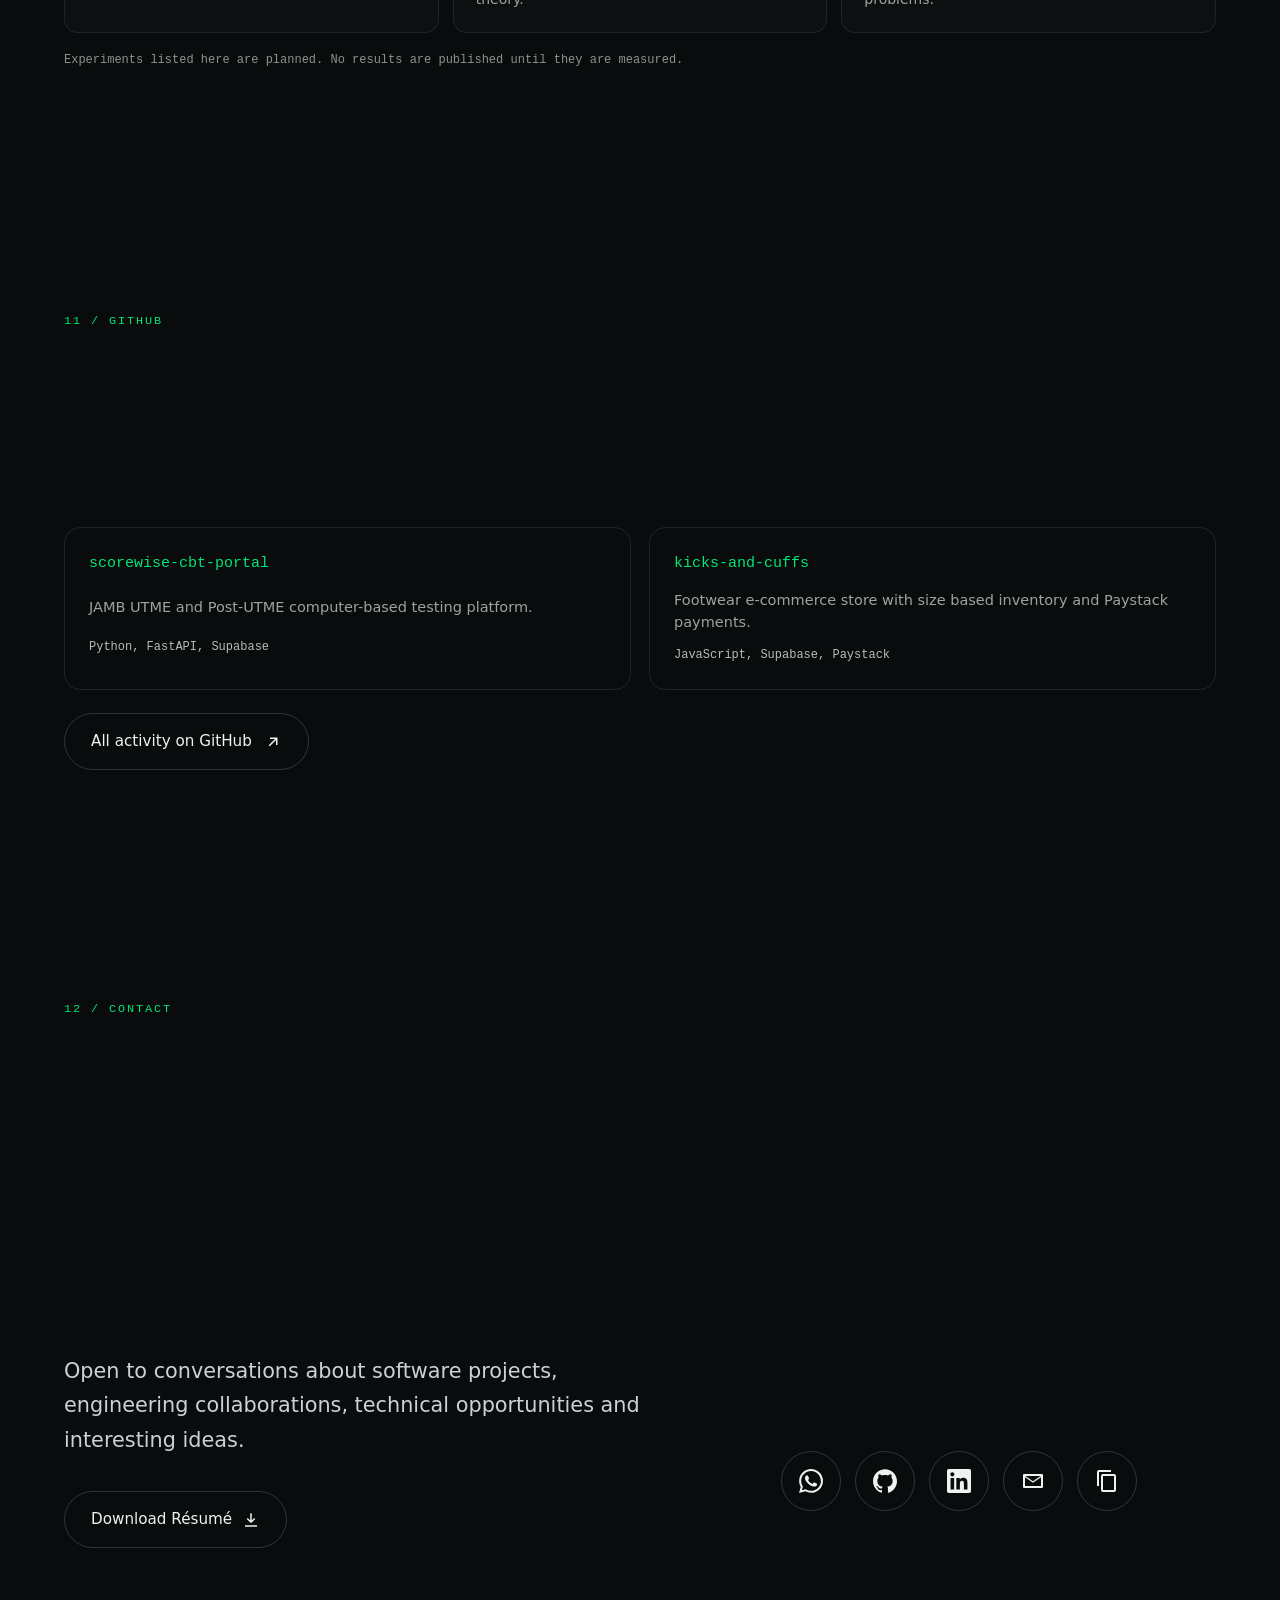
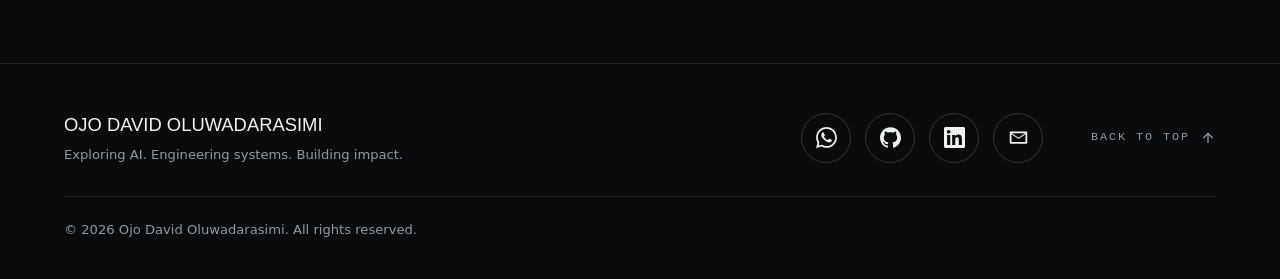
==== commit c0664a9e: "Add files via upload" ====
--- a/index.html
+++ b/index.html
@@ -325,6 +325,8 @@
 
 <footer>
   <div class="wrap">
+<p class="credit" id="car-credit" hidden>3D car: "Revuelto 3.0" by <a href="https://sketchfab.com/Lambo_SC04" target="_blank" rel="noopener noreferrer">SDC PERFORMANCE</a>, <a href="https://sketchfab.com/3d-models/revuelto-30tm-669d08892c9048e0897b053ab3f8e251" target="_blank" rel="noopener noreferrer">Sketchfab</a>, licensed <a href="http://creativecommons.org/licenses/by/4.0/" target="_blank" rel="noopener noreferrer">CC BY 4.0</a>. Resized, compressed and recoloured.</p>
+
     <div class="foot">
       <div><b>Ojo David Oluwadarasimi</b><small>Exploring AI. Engineering systems. Building impact.</small></div>
       <div class="icons sm">
@@ -342,6 +344,7 @@
 <script src="js/main.js" defer></script>
 <script src="js/bg.js" defer></script>
 <script src="js/typing.js" defer></script>
+<script src="js/vehicle.js" defer></script>
 <script src="js/motion.js" defer></script>
 <script src="js/data.js" defer></script>
 <script src="js/case-studies.js" defer></script>
--- a/css/capabilities.css
+++ b/css/capabilities.css
@@ -30,3 +30,7 @@
 @media (max-width:1100px){.caps{grid-template-columns:repeat(2,minmax(0,1fr))}}
 @media (max-width:700px){.caps{grid-template-columns:1fr;gap:16px}.cap-body{padding:20px}}
 @media (prefers-reduced-motion:reduce){.cap,.cap-vis img,.cap-vis svg,.cap .n{transition:none}.cap:hover{transform:none}}
+@media (min-width:701px) and (max-width:1100px){
+  .cap:last-child:nth-child(odd){grid-column:1/-1;flex-direction:row}
+  .cap:last-child:nth-child(odd) .cap-vis{flex:0 0 46%;aspect-ratio:auto;border-bottom:0;border-right:1px solid rgba(255,255,255,.07)}
+}
--- a/css/motion.css
+++ b/css/motion.css
@@ -46,8 +46,8 @@
 .eyes .eye{position:relative;width:clamp(36px,4.2vw,54px);height:clamp(44px,5.2vw,66px);border-radius:50%;overflow:hidden;background:radial-gradient(circle at 50% 35%,#fff,#DDE6E1);box-shadow:0 0 0 2px rgba(0,230,118,.65),0 10px 34px rgba(0,230,118,.3),inset 0 -6px 12px rgba(0,0,0,.18)}
 .eyes .pupil{position:absolute;left:50%;top:50%;width:52%;height:44%;margin:-22% 0 0 -26%;border-radius:50%;background:radial-gradient(circle at 50% 50%,#020806 0 34%,#00B35F 38%,#00E676 100%);transform:translate(var(--px,0px),var(--py,0px)) scale(var(--ps,1));transition:transform .09s linear}
 .eyes .pupil::after{content:"";position:absolute;left:22%;top:16%;width:22%;height:22%;border-radius:50%;background:#fff;opacity:.9}
-.eyes .lid{position:absolute;inset:-2px;background:linear-gradient(#0B1210,#0F1A16);transform:translateY(-102%);transition:transform .1s ease-in;border-bottom:2px solid rgba(0,230,118,.6)}
-.eyes.blink .lid{transform:translateY(0)}
+.eyes .lid{position:absolute;inset:-2px;background:linear-gradient(#0B1210,#0F1A16);transform:translateY(var(--lid,-102%));transition:transform .28s ease-out;border-bottom:2px solid rgba(0,230,118,.6)}
+.eyes.blink .lid{transform:translateY(0);transition:transform .1s ease-in}
 .eyes.sleepy .lid{transform:translateY(-62%)}
 
 @media (max-width:760px){.band{padding:12px 0}.eyes{bottom:14px;right:12px}}
